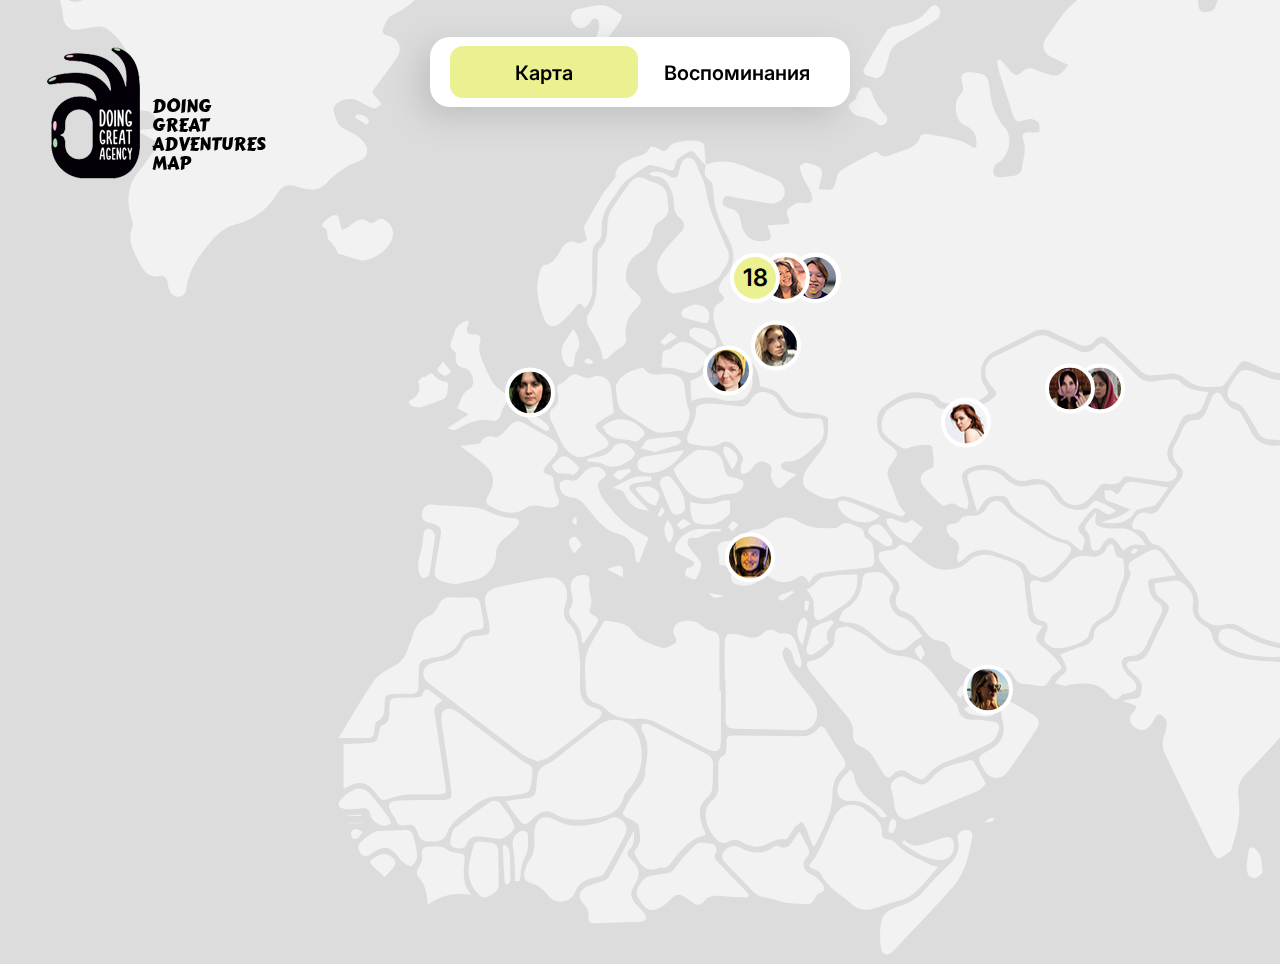
==== index.html @ adc87645 "new audios" ====
<!DOCTYPE html>
<html lang="en">
<head>
    <meta charset="UTF-8">
    <meta http-equiv="X-UA-Compatible" content="IE=edge">
    <meta name="viewport" content="width=device-width, initial-scale=1.0">
    <title>DGA Adventure Map</title>
    <link rel="preconnect" href="https://fonts.gstatic.com">
  <link href="https://fonts.googleapis.com/css2?family=Kiwi+Maru:wght@300;500&display=swap" rel="stylesheet">
  <link href='https://fonts.googleapis.com/css?family=Inter' rel='stylesheet'>
  <link href='https://fonts.googleapis.com/css?family=Carter One' rel='stylesheet'>
    <link rel="stylesheet" href="css/styles.css">
    <link rel="stylesheet" href="css/lightbox.min.css">
</head>
<body id="body">

  <!-- <div class="white-bg"></div> -->

  <!-- logo old -->
      <!-- <div class="logo">
        <svg width="93" height="132" viewBox="0 0 93 132" fill="none" xmlns="http://www.w3.org/2000/svg" xmlns:xlink="http://www.w3.org/1999/xlink">
        <rect width="93" height="132" fill="url(#pattern0)"/>
        <defs>
        <pattern id="pattern0" patternContentUnits="objectBoundingBox" width="1" height="1">
        <use xlink:href="#image0_3535_144" transform="scale(0.0107527 0.00757576)"/>
        </pattern>
        <image id="image0_3535_144" width="93" height="132" xlink:href="[data-uri]"/>
        </defs>
        </svg>
        </div> -->

<!-- logo adv -->

<div class="logo">
	<img src="/img/logo-dga.png" alt=""> <p>Doing Great
		Adventures
		map</p>
		
</div>

<!-- main -->

<div class="main">
	<!-- map -->
<div class="svg-div"> 
	<?xml version="1.0" encoding="utf-8"?>
	<!-- Generator: Adobe Illustrator 25.2.3, SVG Export Plug-In . SVG Version: 6.00 Build 0)  -->
	<svg version="1.1" id="Слой_1" xmlns="http://www.w3.org/2000/svg" xmlns:xlink="http://www.w3.org/1999/xlink" x="0px" y="0px"
		 viewBox="0 0 1920 1080" style="enable-background:new 0 0 1920 1080;" xml:space="preserve">
	<style type="text/css">
		.st0{fill:#F2F2F2;}
		.st1{fill:#DA49E2;}
		.st2{fill:#2EFF98;}
	</style>
	<g id="map">
		<g id="sFFT8b.tif">
			<path class="st0" d="M705.7,284.8c15.6-6,30.1-3.2,44.6,3.9c8,3.9,16.8,6.4,24.9,10.2c9.6,4.6,12.7,14.3,6.4,20.6
				c-2.9,2.7-6.8,4-10.6,3.9c-12.1-1.4-24.1-3.9-36.1-5.8c-4.1-0.7-9.7-3.8-11.8,1.8c-2.6,6.8,4,8.2,8.4,9.4c8.1,2.4,8.6,9,9.8,15.3
				c2.1,11.5,9.8,17.8,21.1,17.2c8.7-0.5,10.2-3.3,6.5-11.8c-0.5-1.1-0.8-2.2-1.6-4.2l21.5-1.2c2.3-5.7-5.4-10.2,0-15.5
				c4-3.9,7.6-6.7,13.8-5.7c9.3,1.5,11.6-1.9,8.1-10.9c-1.5-3.4-3.2-6.7-5.2-9.8c-1.1-1.7-2-3.6-2.8-5.4c-1.1-3.6-3.9-9.1-2.4-10.9
				c4.4-5.4,10.4-1.9,15.8-0.2c5.4,1.7,6.8,5.7,5.7,10.6c-0.9,4.2-2.2,8.4-3.3,12.7c15.1,1.7,15.3,1.4,18.1-11.1
				c0.8-3.4,3-6.4,5.8-8.3c9.3-5.8,19.1-10.9,28.8-16.1c2-1.1,5.8-2,6.6-1.1c5.8,7.1,11.8,3,17.7,0.8c9.6-3.7,21-4.6,25-17.2
				c0.5-1.4,5.9-2.3,8.7-1.7c15,3.2,31,3.6,44.2,13.4c0.5,0.4,1.5-0.2,2.8-0.3c0.9-9.9-0.7-17.8-11.8-22.2
				c-8.9-3.6-11.7-22.6-4.9-29.6c3.5-3.6,4.6-6.3,2.9-11.6c-3-9.5,0.5-12.5,10.7-11.5c12.5,1.2,15.2,3.2,16.4,15.2
				c1.5,14.9,5.1,28.4,15.5,40.1c8,9.1,4.3,27-5.7,34.4c-1.7,1.2-4,2.1-4.8,3.7c-1.2,2.4-1.6,5.2-1.1,7.8c1.1,2,3.2,3.3,5.5,3.6
				c6.1-0.3,12.2-1.1,18.1-2.4c2.2-0.8,3.9-2.7,4.6-4.9c0.8-9.6,5.4-18.8,1.9-28.8c-2.7-7.7,0-9.8,8.5-8.7c2.6,0.1,5.1-0.2,7.6-0.6
				c-0.3-3.1,0.4-7-1.2-9.3c-2-2.3-5-3.6-8.1-3.6c-4.6,0-10.9,3.8-13.4,1.9c-3.6-2.7-4.8-9-6.5-14c-3.9-11.6-7.7-23.2-11.2-35
				c-0.9-3.7-1.7-7.4-2.2-11.2l3-1.5c3.3,3.7,6.8,7.4,9.9,11.3c3.6,4.6,7.4,6.7,12,1.6c4.2-4.6,9-4.7,14.3-2.2c3,1.3,6.1,2.4,9.2,3.3
				c12.1,4.2,13.7,3.6,22.9-8.3c-5.3-2.4-10.4-4.7-15.5-7.1c-8.9-4.1-12.3-11.6-6.6-19.7c9.5-13.7,18-28,31.6-38.6
				c21.1-16.5,43.7-31.1,67.5-43.4c5.2-2.7,11.2-4.6,6.4-13.6c-1.5-2.7,3.7-9.8,7-14c0.6-0.8,7.7,1.6,9.8,4.2c6.6,8,14,8.7,22.8,4.6
				c3-1.4,6.5-1.7,9.3-3.2c11.4-6.1,22.2-2.3,33,1.4c2.2,0.8,4.1,2.4,5.2,4.6c3.6,8,0,21.6-6.9,27.7c-9.5,8.4-19,16.7-28.7,25
				c-3.6,3.1-6.1,6.5-4.9,11.6c0.8,3.6,1.4,7.7,6.3,7.6c4.4-0.2,8.9,0.2,10.9-5.7c5.2-16.2,16.4-25.3,33.5-27.6
				c10.1-1.1,20.2-2.9,30.1-5.2c6.8-1.7,11.5-0.8,16.5,4.2c6.5,6.3,15.6,6,20.9-1c2-2.6,1.5-7.5,1.1-11.3c-1.1-9.8-0.8-10.7,9.3-10.5
				c10.5,0.2,20.9,1.2,32.9,2c-2,4.9-3,7.9-4.2,10.7c-4.3,9.6-4.4,10,5.5,12.1c10.4,2.1,20.9,3.6,31.3,5.7c6.5,1.3,8.7-1.5,7.4-7.2
				c-1.7-6.7,0.8-8.5,7.1-9c11.8-1.1,23.5-2.7,35.2-4.5c8.2-1.1,11.1-7.9,6.7-15c-5.5-8.7-2.9-16.5,7.1-18.8
				c13.4-3.4,27.1-6,40.8-7.7c8.3-0.8,17,1.3,25.3,2.8c10.4,1.9,20.8,4.3,31,7.1c5.8,1.6,10.6,0.9,14-4.1
				c11.3-17,28.4-10.4,43.6-10.3c2.4,0,5.5,5.2,7.4,8.6c5.4,9.1,5.2,9.3,15.3,5.5c10.7-4,21.5-7.9,31.9-12.7c7.7-3.6,14.5-4.1,22.1,0
				c3.9,1.8,8,3.3,12.3,4.6c4.7-14.7,4.7-14.7-10.3-25.3c4.2-2.4,7.6-5.4,11.4-6.1c18.4-3.6,36.8-6.8,55.4-9.5
				c4.9-0.3,9.7,0.5,14.3,2.3c9.8,3,19.4,6.5,29,9.8c13.8,4.7,28.8,7.4,37.1,23.9c2.5-3.3,4.8-6.7,6.8-10.2c2.6-5.4,6.1-7.4,11.8-4.9
				c1.5,0.6,3.1,0.9,4.6,1.5c6,2.4,11.9,5.1,17.8,7.6c-2.8,5.2-5.2,10.6-8.5,15.5c-2.7,3-2.4,7.4,0.5,10.1l0,0l0,0
				c0.2,0.2,0.5,0.4,0.8,0.6c1.2,1.1,2.3,2.3,3.4,3.5c2.7,3,6,5.4,4,10.5c-2.3,6-7.1,4.6-11.3,4.6c-13.4,0-25.8-4.2-37.6-9.8
				c-3.4-1.6-6-5.3-8.7-8.2c-2.2-2.3-3.9-6-7.8-3.1c-3.2,2.4-6.8,4.9-4.9,10c1.1,3.5,2.6,6.8,4.2,10.2c3.2,5.7,2.9,10.2-1.7,15.5
				c-6,6.9-5.7,7.4,1.4,13.4c8.3,7,15.9,15.3,27.7,17.2c2.7,1,4.9,3.3,5.7,6.1c1,4.6-2.9,4.6-6.4,4.9c-8.7,0.5-16.5,5.8-20.3,13.7
				c-4.6,8.1-8.8,16.5-12.5,25c-2.9,8.6-5.2,17.2-7.1,26c-5.2-0.3-10.4-0.2-15.6,0.2c-2.7,0.6-4.9,2.4-6.1,4.9
				c-1.4,8.4-7.7,9.6-14.1,11.3c-14,3.7-14,3.8-12.8,18.4c0.4,4.5,1.4,8.9,1.7,13.4c0.5,7.1,0.7,11.8,10,15c7.1,2.4,11.4,13,16.8,20
				c0.4,1.1,0.2,2.5-0.7,3.4c-7.1,6.9-2.7,13.4,0.5,20c2.2,4.6,3.9,8.6-0.8,13.3c-2.4,3.1-3.8,7-3.9,11c-0.9,12.3-1,24.5-1.7,36.8
				c-0.6,2.7-1.5,5.2-2.9,7.5c-2.3-1.4-5.3-2.1-6.7-4.1c-13.8-19.7-27.4-39.7-41-59.5c-0.8-0.9-1.4-2-1.6-3.3
				c0.6-15-3.9-30.1,1.6-44.8c5.2-13.7,10.8-27.3,16.5-40.8c3.4-7.4,4.7-15.7,3.6-23.8c-0.6-6.1-0.6-12.2,0-18.3
				c0.2-3.4,3.4-7.1-2.4-8.8c-6.4-1.9-13.1,0-14.4,4.9c-0.8,3.3-1.3,7.7,0.3,10.4c4.6,8,1.6,14-3.1,20.2c-4.9,6.5-11.6,5.7-15-1.9
				c-1.5-3.3-1.8-7.2-3.6-10.3c-0.7-1.3-4.9-2.3-5.5-1.6c-4.6,4.9-10.1,9.8-12.7,15.8c-3.7,8.5-5.2,18-7.9,27
				c-1.6,5.4-0.4,8.6,5.3,9.9c2.4,0.5,5.5,0.9,6.7,2.4c0.8,2.1,0.8,4.5,0,6.7c-8.6,0.7-11.8,8.1-17.3,12.7c-1.9,1.2-3.9,2.1-6,2.8
				c-0.5-1.8-1.7-3.9-1.1-5.5c1.8-5.6-1.4-6.8-5.6-6.5c-5.5,0.5-12.3,0.2-16.4,3.1c-13.1,9.1-27.9,13.2-42.9,17.5
				c-7.7,2.2-11.7,5.6-12.3,14.1c-0.8,11.8-3.2,23.4-4.9,35.1c-1.4,11.3-4.8,22.3-9.8,32.6c-3.9,7.6-3.3,8.1,4.7,11.5
				c4.2,1.7,8.3,3.3,12.5,4.9c4.2,1.6,6.7,2.9,9.8-2.7c3.6-6.5,8-5.7,13.7-0.2c18.4,17.9,27.9,41,37,64.1c0.9,3.1,1.3,6.4,1.1,9.6
				c0,9.4-0.5,18.8-0.2,28.2c0.7,20.3-7.8,38.2-14.2,56.6c-2.6,7.5-9.5,8.1-15.3,6.2c-5.8-1.9-9.8-1.1-13.1,3l-8.4-20.1
				c-2.7-6.5-1.1-10.9,5.9-12.6c5.2-1.2,6.8-3.9,6.6-8.5c-0.5-13.9-1.1-27.7-1.9-41.6c-0.2-3.6-2.1-5.7-5.5-3.6
				c-4.1,2.4-9.5,4.9-11.2,8.9c-3.4,8-9.6,8.4-14.9,5.5c-17.2-9.8-37-16-49.1-33.3c-2.4-3.3-6-5.9-7.7-9.4
				c-9.9-19.7-27.5-19-45.4-17.3c-12.1,1.1-16.6,9.3-11.5,20.4c3.6,7.9,6.8,15.5,4.6,24.5c-2,8.4-4.2,11.5-12.8,11.4
				c-8.1-0.2-16.3-1-24.4-2.3c-6.1-1.3-12.4,0.8-16.5,5.5c-5,5.6-9.4,12.6-19,11.3c-7.1-1-13.6-1.3-20.7-4.7
				c-6.5-3.2-16.4,0.2-24.7,0.9c-1.9,0.2-3.5,2.1-5.4,2.7c-6.8,2.3-11.7,0.8-15.3-5.7c-7.6-13.4-22.1-12.1-33.8-16.4
				c-4,4.3-7.7,9-11,14c-0.8,1.3,2.4,5.1,4,7.6c1,1.2,2.1,2.3,3.4,3.2c-5.8,11.3-13.9,12.6-24.8,8.5c-5.7-2.2-11.2-4.9-16.9-7.2
				c-9.4-3.9-9.5-3.9-16,4.7c-3.2,4.2-6.1,8.7-9.4,12.8c-1.7,2.2-3.9,5.4-6.1,5.5c-11.8,0.7-24.2,1.9-33.7-6.6
				c-6.1-5.5-11.8-7.7-19.8-5.8c-4.2,1.1-9,0.6-13.4,1.1c-5.3,0.6-10.6-1.4-14.3-5.4c-9.9-9.8-20.3-19-30.1-28.8
				c-4.9-4.9-9.5-6.8-14.3-0.8c-5.8,7.5-12.1,6.3-19.4,2.6c-7.3-3.7-15.1-6.3-22.1-10.2c-6.7-4.2-15.1-4.2-21.8,0
				c-12.9,7-26.4,13-39.5,19.7c-10.5,5.2-14.7,22.3-8.4,32.3c6.1,9.4,5.8,9-3.6,15c-11.9,7.6-24.3,4.9-36.8,2.8
				c-1.6-0.3-3-1.1-3.9-2.4c-4-6.8-10.9-5.8-17.2-7.2c-16.5-3.4-28.3,5.7-39.8,14.7c-8.1,6.5-6.9,26.3,1.1,32.9c1.3,1.1,2.7,2,3.9,3
				c11.9,9,11.9,9,3.5,21c-5.9,8.4-3.9,10.7,0.5,21.3c3.9,9.6,5.6,19.9,14,27c-1.1,1.3-2.3,3.6-3.2,3.6c-2.8-0.5-5.5-1.3-8.1-2.4
				c-14.5-5.5-29-11.1-43.6-16.2c-3.6-1.3-8.6-2.4-11.6-0.9c-11.6,5.7-20.8-1.1-29.7-5.8c-8.2-4.3-8.1-14.7-1.7-23.4
				s13.7-16.1,17.9-25.3c3.2-6.8,2.3-15.7,2.4-23.8c0-1.3-4.2-3.3-6.6-3.7c-6.4-1.3-12.9-2-19.4-2.3c-6.1,0.2-11.9-3-15.2-8.2
				c-10-14.2-10.2-14-26.9-18.2c0.2-17.5-11.6-32.9-28.6-37.2c-6.5-1.6-8.8-4.1-11-10.5c-2.8-8-7.5-15-6.8-24.2
				c0.4-4.9,1-8.7,5.8-11.1c4-2,7.1-4.7,2.1-9.1c-3.8-3.4-3-7.2-0.7-11.1c0.7-1.4,1.6-2.9,2.6-4.2c13.7-13.9,12.3-28.5,3-44.2
				c-4-7.1-7.3-14.6-9.6-22.5c-1.9-6.5-3-13.3-3.3-20c-0.4-4.9,0.2-9.3-4.9-12.7s-4-9.2-2.8-14.4L705.7,284.8z"/>
			<path class="st0" d="M1571.9,713.7c9.8,1.3,11.5,7.4,11.2,15.1c-1.1,19.9-4.7,38.7-18.4,54.3c-2,2-3.8,4.2-5.5,6.6
				c-8.4,13.2-21.6,22.6-36.8,26.2c-6.8,1.4-12.8,5.6-16.6,11.5c-2.4,4-5.8,4.4-8.3-0.5c-3.3-6.8-8.7-7-14.4-4.4
				c-5.3,2.4-9,1.4-12.8-3c-5.8-6.6-10.8-14.4-21.8-13.4c-11.4,1.3-22.1,6.3-30.4,14.3c-8,7.1-15.4,5.9-18.2-4.3
				c-1.1-4.3-4.3-7.9-8.5-9.5c-10.8-5.2-12.7-10.6-8.6-21.5c1.5-4,4.4-9.3,3-12.4c-2.9-6.5-7.9-12.3-12.5-17.8
				c-3-3.6-7.2-6.1-10.5-9.5c-4.1-4.8-11.2-5.8-16.5-2.4c-4.7,2.5-9.2,5.4-13.4,8.6c-26,19.4-52.7,15-79.8,2.7
				c-3.3-1.7-6.5-3.5-9.5-5.6c-6-3.9-12-6.3-19.7-3.9c-6.5,2-12.7,0-18.4-3.9c-4.9-3.3-7.9-7.1-7.1-13.1c1.5-11.1-3.1-19.7-10.2-27.6
				c-6.7-7.7-12.7-16-18.9-24.1c-4-5.2-7.8-10.3-15-11.8c-2.6-0.9-4.7-2.9-5.9-5.3c-2.4-4.9-4.9-9-11.5-9.4c-5.2-0.3-5.6-4.5-3.7-8.1
				c2.9-5.5,6.1-10.9,14.2-8.2c5.4,1.8,9.3-0.8,12.3-5.4c6.5-9.4,13.1-18.7,20.1-27.8c3.9-5.1,4.3-9.7-0.4-13.9
				c-8.7-7.7-8.3-15.9-2.6-24.9c1.7-2.8,3-5.8,4.2-8.9c2.9-7.1,6-13.2,15.7-12.3c2.4,0.3,6.5-3.1,8-5.8c3-5.3,4.6-11.4,7.1-16.8
				c3-6.2,7.5-6.8,10.5-0.9c3.4,6.8,7.4,11.5,15.2,14c3.7,1.2,5.7,7.6,8.4,11.7c1.2,1.6,2.3,3.4,3.1,5.2c5.5,14.3,16,19.7,30.9,17.8
				c3.3-0.2,6.5-0.1,9.8,0.2c5.8-0.3,11.2,3.3,13.1,8.9c4.8,11,23.3,17.2,34.2,12.3c3-1.4,5.9-2.8,8.7-4.5c4.1-3,9.8-2.7,13.6,0.8
				c11.8,10.1,24.8,5.5,37.1,2.3c8.6-2.7,16.8-6.3,24.7-10.7c3.9-2.1,7.4-5,10.1-8.5c7-8.6,13.4-17.5,20.1-26.3
				c3.7-4.9,7.2-9.4,13.7-11.5c3.4-1.1,5.8-6.1,7.9-9.8c3.1-5.7,4.9-11.7,13.3-12.3c5.4-0.5,5.9-7.7,0.8-11
				c-6.8-4.3-13.7-9.3-22.6-4.2c-3.9,2.2-8.7,4.3-10.9-2.4s0.4-14,5.8-16c5.4-2,12.5-2,13.7-8.7c1.3-8.3,1.7-16.8,1.1-25.1
				c-0.2-3.8-3.2-7.4-4.6-11.3c-2.3-6.5,0-10.6,6.8-11.2c8.6-0.5,17.2-0.5,25.7,0.2c2.4,0.5,4.5,1.8,6.1,3.6c2,2,3.9,4.2,5.5,6.5
				c14.6,22.5,36.1,36.1,59.5,47.3c3.6,1.7,7.5,2.8,11.5,3.4c6.2,1,11.2-0.5,13.1-7.7c0.6-2.2,3.5-3.7,5.3-5.6
				c1.3,2.3,2.3,4.8,2.9,7.4c0.5,7.4,0.2,14.7,0.5,22.1c0.2,6.1,0.2,11.6-8,12.4c-2,0.9-3.6,2.8-3.9,5.1c0.4,5.5,1.2,11.1,2.4,16.5
				c0.4,1.9,2,3.6,2.7,5.5c2.4,7.7-4.6,11.5-7.4,17.2c-2.7,5.6-1.1,12.6-10.9,14c-8.8,1.2-14.7,9.6-15.9,18.1
				c-1.4,10.2-9.8,13.3-15.3,19.4c-0.5,0.5-4.9-1.1-5.3-2.3c-0.5-3.6-0.8-7.3-0.6-10.9c-0.5-7.5-6.4-11.1-12.3-6.8
				c-11,7.7-16.2,19.4-18.4,32c-1.1,6.6,13.5,19,20.4,17.9c2.5-0.9,4.6-2.7,6-4.9c4.2-6,12-8.5,19-6.1c4.1,1.6,4.6,4.5,1.6,7.5
				c-1.7,1.7-4.2,2.6-6.1,4.1c-12.8,10.8-13.4,24.9-1.7,36.8c5.5,5.5,11,11,16.4,16.5C1579.2,695.2,1579.7,699.2,1571.9,713.7z"/>
			<path class="st0" d="M372,109.2c4.3-4.7,8.9-9.2,13.8-13.2c4.2-3,9-5,14-6c7.2-1.4,14.6-2.1,21.9-2.2c3.9-0.4,8,0.4,11.5,2
				c6.8,4,7.1,8.3,1,13.3c-13.7,11.4-25.4,25.3-42.6,32.4c-3.9,1.6-6,8-8.2,12.5c-2,4.1-0.3,6.5,4.6,7.7c11.4,2.9,15.2,13.2,8.5,22.7
				s-13.7,18.4-20.3,27.6c-5.2,7.2-4.9,7.2,2,13.3c1.4,1.7,2.4,3.5,3.2,5.5c-2.7,1.3-5.8,4.2-7.7,3.6c-5.3-2.1-10.4-4.6-15.3-7.5
				c-7.7-3.9-19-1.5-23.9,5.3c-1,1.2-1.4,2.8-1.1,4.4c2.8,7.8,3.7,16.6,14,19.8c5.7,2.2,10.8,5.6,15,10c7.4,7.1,6.1,17.4-3.3,20.7
				c-12.6,4.8-23.8,12.4-32.9,22.5c-8.3,8.5-19.7,6.4-28.8,3.2c-9.8-3.4-15.3-1.1-20.1,6.8c-9.3,15.6-24.5,26.7-42.1,31
				c-10.6,2.9-18.2,9.6-25.3,18.1c-11.2,13.4-20.7,27-23.4,44.8c-0.7,4.2-1.6,9-7.9,9.2c-6.3,0.2-8.5-4-10-8.9
				c-0.8-2.7-0.6-5.8-1.8-8.3c-0.8-1.7-3.6-4-4.9-3.7c-15.6,3.9-20.2-8.7-25-18c-4.6-9-9.3-19-4.5-30.4c1.4-3.4-0.8-8.7-2-12.9
				c-3.9-15-2.4-28.8,7.2-41.4c7.4-9.6,14.5-19.7,22.1-29.7c-7.4-4.1-13.7-7.7-20-11.2l0.9-2.4c1.8-0.2,3.7-0.5,5.6-0.6
				c4.5-0.3,9.5,0.3,9.8-6.4c0.5-5.5-3.2-10.7-8.7-11.8c-4.6-0.8-9.3-1.1-13.9-1.1c0.2-2.1,0.8-4.2,1.7-6.2
				c7.6-10.7,4.9-20.9,0.6-32.2c-5.1-14.1-11.4-26.8-22.2-37.4c-5.8-5.7-11.2-9-19.4-7c-3.9,0.9-8,1-12,2
				c-11.7,2.9-19.2-3.1-19.1-15.2c-0.3-2.7-0.9-5.3-1.7-7.9c-0.6-2.4-1.1-4.9-1.6-7.4c2.6,0.3,5.7-0.2,7.7,1c8.3,5.1,15,0.7,21.6-3.2
				c1.7-1,3.6-4.5,3.1-5.6c-1.3-2.3-3.5-3.9-6.1-4.6c-3.3-0.2-6.5,0.2-9.6,1.3c-6.8,1.7-11.2-1.9-14.2-7c-1.1-2.8-0.8-5.9,0.6-8.5
				c0.7-1.3,5.3-2,6.9-1.1c9.1,5.8,17.5,0.8,25.9-1.1c5.2-1.1,4.4-6.1,4.4-10.2c0-9.8,4.9-14.5,14.7-13.7c3.3,0.2,6.5,1.1,9.6,1.4
				c3.9,0.4,7.2-0.2,8.2-5.1c1.8-9,9.8-11.1,16.8-11.5c8.1-0.2,16.3,0.8,24.2,2.9c2.4,0.5,5.2,3.9,6.4,6.7c3,7.2,7.8,9.5,15.3,9.3
				c6.8-0.2,10.5-2.8,11.7-9.8c0.2-1.3,4.9-3.3,6.5-2.7c5.8,2.4,12.1,4.9,16.6,9.1c9.8,9,9.3,9.5,19.8,1.5c2.4-1.9,4.6-4.2,7.9-7.1
				c-4.8-2.2-8.4-3.7-12-5.6c-4.2-2.1-3.6-5.2-0.7-7.8c3.7-3.4,10-1.4,14.4,1.3c6.6,3.6,13.6,6.6,20.8,9c0.9,0.3,3.9-1.8,4-3
				c0.5-8.1,6.5-9.1,12.3-8.8c11.8,0.5,23.5,1.6,35.1,3c6.8,0.8,13.6,3.3,20.4,3.8c10.9,0.8,16.5,7.2,21.3,18.4l-25,0.4
				c-4.1,0-8.2,0.5-12.3,0.2c-10.7-0.9-16.8,4.2-19.9,15.4c6.7,0.4,13.4,0.3,20.1-0.2c6.8-1,12.7-1,17.9,4.4c3.4,3.4,6.5,2.4,8.8-1.5
				c1-1.7,2-4.4,3.5-4.9c3.3-0.7,6.7-0.9,10.1-0.8c0.4,2.6,0.4,5.2,0,7.7c-1.8,5.4-4.3,10.5-6.5,15.7L372,109.2z"/>
			<path class="st0" d="M1208.5,512.1c-2.7,6.6-4.4,12.5-7.6,17.5c-2.2,2.7-5.4,4.2-8.9,4.3c-6.5,0-9.6,2.9-11.8,8.3
				c-2.5,6.5-5.5,12.7-8.8,18.9c-5.5,9.5-6.3,17.7,2.4,26c4.9,4.7,4,9.8-1.4,13.1c-2.4,1.2-5.1,1.7-7.7,1.3c-11.4-1.3-22.6-3-34-4.4
				c-2.4-0.3-6.5-1-7,0c-4.6,9.3-12.3,7-20,6.4c-1.2-0.1-2.9,1.3-3.9,2.4c-3.6,4.2-6.8,8.7-10.5,12.7c-8.9,9.3-21.9,8.9-28.5-2.3
				c-8-13.4-17.2-20.6-33.5-15.9c-7.4,2.1-13.9-0.8-19.7-6.8c-9.5-9.8-26.2-11.2-38.5-5.5c-6.7,3-8.1,7.4-6.3,13.7
				c1.7,6.3,4.2,12.4,5.6,18.7c0.6,2.7-0.8,5.9-1.4,8.9c-2.4-0.9-4.9-1.7-7.4-2.7c-2.4-1.1-4.9-3.4-7.4-3.5c-3.3,0-8.1,3.4-9.6,2.2
				c-7.1-5.8-13.6-12.3-19.3-19.5c-4.9-6.3-3-12,4.2-15.8c3-1.5,6.5-1.7,6.3-6.1c-0.2-5.7-0.7-11.3-1.5-16.9
				c-0.2-1.1-3.3-2.4-5.1-2.4c-3.6,0-7.3,0.4-10.9,1.1c-4.7,0.8-10.4,3.9-13.9,2.3c-6.9-3.5-13.1-8.3-18.2-14
				c-5.2-5.5-1.8-20.5,4.3-25c10.1-7.7,20.8-12.5,34-10.5c5.1,0.8,9.6,1.1,12.6,5.9c1.1,1.7,2.7,3,4.6,3.7c19.7,4,38.1,2.3,54.3-10.9
				c3-2.4,2.7-4.7,0.6-7.4c-2-2.7-3.7-4.4-5.4-6.7c-7.1-9.3-4.6-21.3,5.7-26.6c12.7-6.5,25.7-12.5,38.4-19.1c5.5-3,12.1-3,17.5,0.2
				c8.8,4.3,18,7.7,26.6,12.3c6.8,3.6,11.8,2.9,17.5-2.3c7-6.4,7.4-6,14.7,1.1c9.1,8.7,18.4,17.4,27.2,26.5c4.4,5,11.1,7.3,17.6,5.9
				c5.2-1,10.5-1.6,15.8-1.9c3.1,0,7.4,0,9.1,2C1187.1,509.4,1197,510.9,1208.5,512.1z"/>
			<path class="st0" d="M1123.4,821.1c2.2-0.8,4.4-1.4,6.7-1.9c4.2-0.7,9.5,0.6,10.9-5.5c1.4-6.1,1.7-11.4-3.3-15.9
				c-3.1-2.7-6.1-5.5-8.8-8.5c-3.7-4.2-2.4-8.5,3.1-8.1c11.6,0.8,15.6-6.3,19.4-15c4.1-9.3,8.8-18.4,13.3-27.5
				c5.9-12.3,6.7-11.7-3.7-20.2c-5.8-4.9-5.7-5.1-6.4-15.3c7.2-0.9,14.3-2.1,21.6-2.7c5.6-0.5,15.1,9,16.5,15.9
				c0.5,2,0.5,4.1,0.3,6.1c-1.7,11.5,2.8,19.3,13.3,24.5c3.3,1.7,5.8,6.8,6.5,10.6c1.3,6.8,5.4,9.8,11,13.3
				c18.5,11.2,39.2,9,59.4,11.7c8.7,1.1,6.5-6.1,7.4-9.6c7,1.9,13.2,3.9,19.7,5.2c3.1,0.6,7.4,0.8,9.5-0.9c2-1.7,1.5-5.7,2.2-8.7
				c1.1-5.7,26.3-23.4,31.9-21.8c3,1,5.4,3.3,6.5,6.1c0.8,4.4,1.2,11.8-1.1,13.3c-12,7.4-11,18.9-12.3,30.2c-0.8,8-1.2,16.4-7.5,22.1
				l-12.7-11.2c0.9-1.7,1.7-3.5,2.4-5.3c1.8-5.5-0.3-8.6-6.1-9.2c-6.8-0.8-13.7-1.1-19-6.8c-2-2.2-7.7-4.6-8.8-3.6
				c-3.9,3.3-7.4,8-4.3,13.9c2.2,4.4,4.7,8.7,6.5,13.2c1.5,4.2,2.6,8.5,3.2,12.8c0.3,1.8-0.2,5.2-1.3,5.6
				c-8.7,3.6-9.3,11.2-11.1,18.8c-0.8,3.3-4,6-6.5,8.7c-11.6,12.7-22.8,25.7-35.1,37.6c-6.8,6.1-9.8,15.4-8.1,24.4
				c2.3,16.6-0.8,32.4-6.1,48c-0.6,2-0.7,4.6-2,5.7c-3.4,3.3-7.4,5.8-11.8,7.5c-1.3,0.4-5.1-4.3-6.6-7.4
				c-15.6-31.9-30.9-63.7-46.4-95.8c-3.6-6.5-4-14.3-1.1-21.2c1.6-3.7,2.4-7.8,2-11.9c-0.5-3.1-2.4-5.8-5.2-7.4
				c-4.2-1.8-6,2.2-7.8,5.5c-5.8,10.4-13.1,12.3-20.3,5.7c-4.1-3.7-4.6-8.5-1.3-12.3c6.5-7.5,6.2-8.3-3.8-10.8
				C1126.2,822.7,1124.7,822,1123.4,821.1z"/>
			<path class="st0" d="M1481.6,498.4c-3.2,3.4-7.1,6.5-9.3,10.2c-4.2,7.2-6.5,15.3-16.2,18.2c-3.9,1.1-6.4,7.1-9.4,10.9
				c-2.7,3-5.2,6.4-7.4,9.8c-9.7,17.7-25.8,26.5-43.9,32.6c-12,4-23.9,6.1-34.8-2.9c-6.4-5.4-12-2.8-17.8,0.8
				c-6.8,4.1-13.4,6.8-21.9,3.5c-6.8-2.7-12.7-4.7-14.7-12.7c-1.4-5.5-5.6-7.4-11.2-7.5c-8.1-0.3-16.2-1.7-24.4-1.9
				c-5.8,0.2-11.2-3.2-13.4-8.6c-3.2-6.1-7-12-10.5-17.9c-3-4.9-5.8-9.1-12.3-10.9c-7.1-2-8.8-9.1-4.9-15.6
				c12.1-19.7,12.3-19.7,33.9-10.7c16.8,7,21.6,5.8,34.1-7.4c4-4.2,4.6-7.4-0.5-10.8c-5-3.4-5.7-7.7-1.1-11.9c1.4-1.4,3.3-2,5.2-1.9
				c9,3.3,19.2,3.8,25.2,13.2c6.8,10.5,15,12.3,25.8,6.1c8.5-4.9,15.9-5.8,24.5,0.4c9.3,6.7,30.4,3.9,38-5.2c7-8.3,15-10.4,25-8.7
				c5.1,0.9,8.3,3.2,7.9,8.9c-0.2,2.4,0,4.9,0,7.4c0.2,10.9,5.2,14.7,15.6,10.8C1469.9,494.4,1476.1,492.2,1481.6,498.4z"/>
			<path class="st0" d="M538.1,881.4c-5.5-2.3-11.2-3.6-15.6-6.8c-30.7-23.1-61.1-46.4-91.6-69.8c-2-1.4-3.9-3-5.4-4.9
				c-4.6-6.7-1.4-14.4,6.5-16.8c2.3-0.8,4.7-1.4,7.1-1.9c10.9-1.1,19.2-6.1,23.7-16.5c3-7,8.4-8.7,15.7-9
				c11.8-0.4,12.5-1.7,10.3-13.4c-0.9-4.9-2-9.6-2.9-14.3c-2.4-13.1,0.2-17.8,13.6-21.2c11.1-2.7,22.4-4.6,33.5-6.8
				c3.6-0.7,7.2-1.4,10.9-2c18.7-3.4,26.7,9.8,21.6,25.7c-2.4,7.4-2.4,14.2,2.7,19.1c10.5,9.6,9.8,22.5,11.4,34.5
				c1.2,9.3,0.2,18.7,0.3,28.2c0.2,10.9,2.7,19.7,15.6,22.7c7.9,1.8,8.3,6.4,1.6,11.7c-15.3,12.3-30.7,24.3-46.4,36.1
				C547.4,878.5,542.8,879.5,538.1,881.4z"/>
			<path class="st0" d="M847.5,746.5c6.1,2.6,12.1,5.5,17.8,8.8c5.1,3.5,9.8,7.4,14.2,11.6c6.5,6,13.7,8.4,22.8,9.4
				c11.3,1.1,21.8,6.7,29.1,15.5c8.2,10.2,16.1,20.5,24.1,30.7c1.2,1.1,2,2.6,2.4,4.2c1.2,12.1,9.3,13.4,19.2,13.1
				c4.9-0.2,9.8,1.4,14.6,1.7c7.1,0.3,8.6,4.7,6.7,9.8c-1.5,4.2-4.2,9.5-7.8,11.4c-11.5,6.1-23.3,11.5-35.5,15.9
				c-9.8,3.4-18.8,7-26.1,14.8c-7.3,7.8-7.4,7.1-16.6,2c-1.1-0.5-2.1-1.1-3.2-1.8c-5.6-4-10.9-5.1-16.2,0.8
				c-4.3,4.9-7.4,3.1-10.2-1.9c-2.4-4.3-5.2-8.3-7.6-12.5c-2.8-5.9-7.7-10.6-13.7-13.3c-5.8-1.8-9.3-7.5-8.4-13.4
				c0.7-7.6-2.9-13.2-7.5-18.7c-10.9-12.7-21.4-25.7-32-38.6c-1.9-2.1-3.7-4.4-5.2-6.8c-2.4-4.3-2.4-8.1,3.7-8.7
				c8.7-0.8,13.4-7.4,19-12.4c2-2,3.2-4.6,3.4-7.4C835.2,748.3,835.3,748,847.5,746.5z"/>
			<path class="st0" d="M1042.9,745.8c-9.3,13.6-9.2,13.5,2.2,23c4.1,3.3,7.9,7,11.4,11c6.5,7.9,6.3,8-2,14.3c-1.4,0.8-2.5,2-3.4,3.3
				c-5.7,9.6-5.7,9.6-16.2,7.8c-3.3-0.5-6.5-0.9-9.8-1.1c-4.6,0.1-8.7-2.4-10.9-6.4c-4.9-8.3-8.2-9.6-15.5-4.9
				c-9,5.8-16.8,4.5-25-0.8c-4.9-3-9.8-5.8-14.7-8.7c-4.5-2.4-8-5.2-8.3-11c-0.5-7.2-5.9-11.1-12.3-11.8c-6.4-0.8-10-4.6-13.5-9.3
				c-5.9-8-10.6-16.8-21.9-20c-7.4-2-9.1-10.9-5.2-17.9c2.8-4.2,2.1-9.9-1.6-13.3c-5.2-5.8-10.5-11.4-15.2-17.6
				c-1.7-2.3-3.1-6.5-2-8.7c1.1-2.1,5.2-2.4,8.2-3.2c3-0.7,7.1-0.4,8.9-2.3c5.1-5.3,8.2-3.9,12.9,0.7c6.6,6.1,13.7,11.5,21.2,16.5
				c10.5,7.1,29.4,5.2,38.2-3.8c6.5-6.6,14.2-7.4,22.5-6.4c1.2,0.2,2.4,0.6,3.5,1.1c28.8,9.1,28.8,9.1,31.5,39.9
				c0.8,4,1.4,8,1.7,12.1C1027.5,738.4,1030.5,745.2,1042.9,745.8z"/>
			<path class="st0" d="M721,810.9c0,15.9-0.2,31.9,0,47.7c0.2,12.7-3.6,15.5-15.3,9.6c-16.5-8.1-32.6-16.8-48.9-25.2
				c-6.2-3.5-13.4-4.9-20.5-4.3c-10.6,0.8-22.8-0.8-31.3-10.4c-2.2-2.3-4.9-4-8-4.9c-6.7-1.4-11.4-7.4-11.1-14.3
				c-0.2-11.4-2.3-23.4,0.6-34.1c3.2-11.7,11.2-22.1,17.2-32.9c0.7-1,1.8-1.6,3-1.6c9,2.3,19.7,1.7,25.3,10.1
				c7.1,10.4,18.6,12.9,28.9,17c3.5,1.4,9.6-1.4,13.4-3.9c4.6-3.1,0.4-7-0.8-10.6c-0.6-2.9,0.1-5.8,1.9-8.2
				c5.2-5.4,18.8-5.2,24.9-0.5c3.4,2.6,7.1,5.8,11.2,6.5c6.4,1.1,8,4.1,8,9.8c-0.2,16.7,0,33.5,0,50.2L721,810.9z"/>
			<path class="st0" d="M812.4,965.6c-2-5.5-3.7-11.2-5.9-16.6c-1.3-2.6-2.8-5-4.6-7.4c-2.5,1.7-4.8,3.5-7,5.5
				c-2.4,2.7-4,6.1-6.1,9.1c-0.9,1.3-2.4,3.6-3.3,3.3c-12.3-3-21.1,10.4-33.3,6.4c-2.7-0.8-6-0.8-8-2.3c-5.4-4.3-10.3-5.3-16.6-1.7
				c-5.3,3-9.8-0.8-12.8-4.4c-6.6-8.1-10.7-17.5-8.4-28.3c1-3.4,3-6.5,5.8-8.7c4.5-3.6,6.8-9.3,6.2-15.1c-0.3-5.2-0.2-10.6,0-15.9
				c0.2-5.3-1.4-11.3,6.1-14.4c1.7-0.8,2-6.5,2-9.8c0-9.8-0.3-9.9,9.8-9.8c20.4,0.2,40.8,0.4,61.2,0.8c7.6,0.2,14.6-0.3,19.8-7
				c3.6-4.8,6.5-2.9,9.1,1.6c5.4,9.1,10.9,18.2,16.8,27c3.4,5.1,2.7,9.3-1.4,12.9c-8.3,7.1-9.3,16.3-9.5,26.6
				c-0.4,7.3-2,14.4-4.8,21.1c-3.6,9.3-8.3,18.2-12.7,27.2L812.4,965.6z"/>
			<path class="st0" d="M705.9,955c-16.8,3.2-25.3,16.2-34.7,27.5c-2.6,3.1-4.2,5.5-8.3,5.3c-1.2-0.3-2.4-0.3-3.6,0
				c-11.7,4.9-17.7-1.1-22.8-10.6c-1.7-3.2-3.4-4.9-0.4-8.1c6.3-6.9,3.6-15.4,2.8-23.3c-0.2-1.7-3.1-3.3-4.9-4.5
				c-3.1-1.9-6.5-3.2-9.6-5.2c-1.1-1-1.7-2.5-1.4-3.9c4.2-7.6,8-15.7,13.5-22.3c4.9-5.8,9.3-11.1,8.8-19.2c0.2-2.4,0.5-4.9,1.1-7.2
				c1.4-10.9,2.7-21.8-4-31.9c-1.3-1.9-0.5-5.1-0.7-7.7c2.6,0.2,5.6-0.5,7.7,0.6c19.3,9.8,38.3,19.9,57.5,29.7
				c4.2,2,6.7,6.3,6.1,10.9c-0.2,7.4,0.2,14.7-0.6,22.1c-0.2,3.6-1.8,6.9-4.3,9.5c-10.9,8.6-8.9,19-5.5,29.9
				C703.5,949.2,704.6,951.8,705.9,955z"/>
			<path class="st0" d="M505.9,921.3c6.8-1.4,13.5-2.4,20.3-3c7.5-0.2,9.8-4.2,10.2-10.8c0.2-3.3,0.2-6.5,0.7-9.8
				c0.8-6.2,2.7-10.5,9.8-13.5c8-3.4,14.7-10.2,21.8-15.6c10.3-8,20.5-16.2,30.9-24.1c11.8-9,30.7-4.7,37.3,8.3
				c8.8,18.7,5.7,40.8-8,56.2c-1.9,2.1-4.5,4.2-4.9,6.8c-3.8,18.6-19.7,20.9-33.6,23c-12.1,1.7-25,2.2-36.7-5.5
				c-6.3-4.2-13.9-1.7-19.7,4.3c-8.3,8.7-10.5,8.7-17.6-1.1C513,932.2,510,927.4,505.9,921.3z"/>
			<path class="st0" d="M432,961.2c-7.7,1.6-12.7-1.3-14.6-9.1c-1.4-5.7-4.9-8.3-10.8-7.1c-5.5,1.1-9.6,0.5-11-6
				c-0.3-1.4-1.8-2.7-2.7-4c-6.8-10.1-4.9-14,7.7-14.5c13.1-0.5,26.1-0.2,39.2-0.4c11.8-0.2,12.6-0.8,11.1-12.8
				c-2.4-19.8-5.7-39.5-8.5-59.2c-0.4-2.8-1-5.6-1.1-8.5c-0.4-9.8,4.9-13.2,13.8-9c2.8,1.6,5.5,3.5,8,5.5
				c17.2,13.1,34.4,26.2,51.5,39.2c2.6,2,5.2,3.9,7.9,5.8c3.4,2.4,9.6,4.6,9.8,7.4c0.3,7.3-0.6,14.6-2.7,21.6c-0.5,1.9-5.1,3.5-8,3.9
				c-7.6,1.4-15.3,2.2-23.1,2.3c-9.8-0.3-17.2,3.6-24.4,9.5c-5.3,4.4-11.4,8-16.5,12.7c-4,3.7-8.4,8.1-10.1,13.1
				C444.9,959.8,439.8,962.1,432,961.2z"/>
			<path class="st0" d="M938.4,987c-13.2,13.3-21.1,29.4-40,33.9c-8.3,1.9-16.3,5-24.5,7.5s-15.8,1.7-22.6-4.6
				c-10.3-9.5-23.7-15.9-30.1-29.4c-1.4-2-3.3-3.5-5.5-4.3c-8-3.9-7.9-3.6-2-10.9c2.7-3.6,4.9-7.5,6.7-11.7c4.6-9.9,9-20.1,13.5-30.1
				c5.8-12.9,20.3-16.6,31.6-7.7c8,6.3,18.1,11.8,16.2,25c-0.2,1.3,2.9,4.6,4.4,4.5c7.5-0.3,10.3,4.9,15.2,9.3
				c8,7,18.7,10.9,28.4,15.9C932.4,985.4,935.3,986.4,938.4,987z"/>
			<path class="st0" d="M343.6,908.6v-44.4c6.9-0.3,14.9-0.5,22.8-1.1c10.3-0.6,10.3-0.7,12.7-10.9c0.5-2.3,1-6.1,2.3-6.5
				c9.8-3,7.7-11,8.1-18.1c0.5-8.9,0.9-9.3,10.1-9.8c5.3-0.2,10.6,0,15.9-0.4c2.3-0.2,6.2-0.7,6.6-1.9c3.6-11.7,8.4-3.8,12.7-0.9
				c2.7,1.7,5.1,4,7.7,6.1c-2.9,2.3-6.6,3.9-7.5,6.4c-1.1,3.2-0.2,7.2,0.4,10.9c3.2,22.1,6.6,44.2,9.8,66.4c1.3,9.4,1.1,9.6-8.2,9.8
				c-10.2,0.2-20.4-0.3-30.6,0.5c-6.4,0.5-12.7,2-18.6,4.4c-4.3,1.7-6.8,1.1-9.3-2.4c-1.1-1.7-2.3-3.3-3.6-4.9
				c-7.4-9-14.3-10.9-24.5-6.4C348.8,906.1,347,907.1,343.6,908.6z"/>
			<path class="st0" d="M809.2,703.5c-3.4-7.4-6.2-9.8-12.8-5.2c-7.4,5.5-17.6,5.4-25-0.2c-5.4-3.6-9.8-6-14.5,2.7
				c-3.4,6.5-19.8,6.3-24.5,0.9c-1.1-2-1.6-4.4-1.3-6.8c0.2-5.4-2.3-9-7.4-9.3c-3.9-0.2-5.2-0.9-4.6-4.9c0.2-2.4,0-4.8-0.7-7
				c-2.4-8,0-11.8,8.3-12.8c4-0.5,8.7,0.6,12.1-1c3.9-1.8,6.4-6.8,10.2-8.7c3.9-1.9,9.4-1.7,14-3.2c3-1.4,5.7-3.2,8.1-5.3
				c7.9-6.5,19-6.9,27.5-1.1c10.4,6.8,21.5,6.9,32.9,6.7c2.4,0.2,4.9-0.4,6.9-1.6c4.9-4.7,9.6-4.7,15.3-1.4
				c4.4,2.4,10.9,2.3,10.5,9.8c0.2,1.2,0.8,2.4,1.8,3c9,4.6,7.4,12.6,8.2,20.7c0.7,7.6-3,8.4-8,9c-11.4,1.4-22.7,2.4-34.1,3.5
				C823.3,692.2,813.8,691.9,809.2,703.5z"/>
			<path class="st0" d="M724.8,801.3c0-12.7-0.2-25.3,0-37.9c0.2-9,2.4-10.7,11.4-9.2c3.2,0.6,6.4,1.4,9.4,2.4c6.3,2,12.1,1.9,17.1-3
				c4.4-4.5,8.9-5,14.1-1.5c1.3,1,2.9,1.5,4.6,1.5c11.1-1.7,13.7,5.9,16.1,14.1c1.4,4.7,3,9.3,3.9,14.1c0,2.1-0.5,4.2-1.2,6.2
				c-1.7-1.5-4.1-2.7-4.9-4.6c-1.7-3.6-2.2-7.9-3.9-11.5c-1.1-2.2-3.8-3.6-5.7-5.4c-1.2,2.6-4,5.7-3.4,7.7c1.9,6.6,4.8,12.8,8.6,18.6
				c6.5,9.3,14.3,17.8,21.2,26.8c6,7.9,6.6,17.7,2.2,23.8c-2.8,4.6-8,7.2-13.4,6.9c-22.1-0.8-44-1.1-66-1.5c-6.8,0-9.4-3.1-9.3-9.8
				c0.2-12.7,0-25.3,0-37.9L724.8,801.3z"/>
			<path class="st0" d="M668,325.5c1.5,6.4-1.1,11.7-7.7,15.4c-4.9,2.8-7,6.9-7.7,12.9c-1.1,8.2-6.2,15.3-13.5,19.2
				c-9.9,5.5-15,16.8-12.7,27.9c1,3.8,4.6,7.4,7.7,10.2c8,7.1,9.5,10.4,1.7,17.9c-8,7.1-11.7,17.9-9.8,28.5c0.7,5.1-1.4,8.1-6.1,10.6
				c-4.1,2.4-7.7,5.4-10.9,9c-3.3,3.6-6.2,3.3-6.8-1.1c-1.8-11.8-8.7-20.9-14.2-30.8c-1.7-3.5-1.6-7.6,0.2-11
				c8.6-11.4,8.7-24.3,9-37.3c0.2-6.5,0.2-13.1,0.5-19.7c0.2-2.7,0-6.8,1.7-8.1c8.3-7.1,7.7-16.7,8.1-25.8c0.2-6.1,2.2-12,5.8-16.9
				c5.4-7.2,10.2-14.8,15.6-22.1c5.7-7.5,9.8-8.3,18.7-4.3c1.1,0.5,2.3,1,3.4,1.4C665.5,305.8,667.6,308.9,668,325.5z"/>
			<path class="st0" d="M1176.1,695.2c-8.3,1.1-15.5,2.4-22.6,3.1c-4.9,0.5-6.1,2.9-5.2,7.4c1.4,6.5,3.2,12.7,9.3,16.5
				c5.7,3.6,5.6,8,2.7,13.5c-4.9,9.4-9.6,18.9-13.7,28.6c-3,7.1-7.2,11.4-15.2,11.8c-4.6,0.2-9.8,1.1-9.8,6.9c0,3.4,2.7,7.1,4.6,10.2
				c1.2,1.7,2.7,3.1,4.3,4.3c3.7,3.4,7.7,7.6,4.9,12.4c-1.4,2.4-6.8,2.7-10.2,3.9c-1.1,0.4-3,0.2-3.4,0.9c-5.5,8.3-10.5,3.3-14.3-1.2
				c-10.2-12.4-23.8-10.2-37.2-9.1c-2,0.2-3.9,2-5.7,1.7c-3.3-0.7-6.5-1.6-9.6-2.8c1.4-2.5,3.3-4.9,5.4-6.9c7.1-5.2,7.7-6.8,3.6-15
				c-0.9-1.8-2-3.5-3.8-6.8c7.5-2.9,14.4-5.8,21.6-8c6.6-2.1,11.8-4.7,12.4-12.9c0.5-6.4,6-9.6,11.1-12.1
				c8.8-4.3,12.8-11.5,15.2-20.6c2.1-8.1,6.1-15.7,9.1-23.6c0.7-1.8,1.4-4.5,0.6-5.7c-4.9-7.7,1.1-10.1,5.9-13.1
				c22.1-13.9,21.3-12,34.4,6.8C1172.1,688.3,1173.8,691.5,1176.1,695.2z"/>
			<path class="st0" d="M796.5,594.4c-4.6,3.6-8,5.6-10.5,8.6c-2.9,3.4-6.2,7-9.8,3.4c-3.1-3-6.1-8.7-5.3-12.3
				c1.2-5.2,1.6-8.3-3.4-10.9c-5.6-3-10.1-2-14,3c-1.6,2.4-3.6,4.6-5.8,6.4c-2,0.9-4.2,1.4-6.4,1.6c-0.5-2-0.8-4.2-0.8-6.3
				c0.5-3.8,3.4-8.3,2.1-11.2c-2.4-5.2-6-9.7-10.5-13.2c-2.3-1.8-7.9-2.4-10-1c-9.3,6.7-19,2.7-28.5,1.9c-5.9-0.5-7.6-4.3-5.7-9.6
				c1.4-3.8,3.4-7.4,4.9-11.2c1.1-2.6,2-5.3,2.7-8c0.8-3.3,0-8.7,1.8-9.6c4.3-2,9.1-2.8,13.9-2.4c9.3,0.4,18.5,1.8,27.8,2.7
				c4.9,0.8,9.8-1.8,11.8-6.5c4.9-9.2,15.2-10.2,23.6-3.3c1.6,1.2,3,2.8,3.9,4.7c6.4,14,18.2,17.2,32.1,17.4c4.4,0,11.6-2.4,12.6,3.9
				c1.1,6.8,2.4,15.4-4.2,20.6c-9.8,7.9-17.8,19.9-33.1,18.3c-2.2,0.4-4.1,1.8-4.9,3.9c-0.2,1.5,1.9,4.2,3.6,5
				C788.4,591.8,792.4,593.3,796.5,594.4z"/>
			<path class="st0" d="M1038.9,700.9c9,4.1,15.4-2,21.6-9.2c2.1-2.4,4.7-4.6,6.7-7.1c5.5-7,11.7-10.2,21.2-8.4
				c7.7,1.5,15.5,0,18.6-9.5c0.4-1.3,3.1-2.2,4.9-2.4c0.7,0,2.2,2.3,2.4,3.6c0.5,5.3,1.6,9.8,8.1,10.2c0.5,0,1,1.7,1.1,2.7
				c0.3,3.4,0.5,6.8,0.7,10.1c0.2,2,0.2,3.9-0.3,5.8c-2.9,8.4-6.7,16.5-8.7,25.1c-1.3,6.5-5.5,11.9-11.3,15
				c-7.1,3.9-13.4,7.9-15,17.7c-1.4,8.8-30.7,17.2-38.3,12c-7.6-5.2-7.6-6.1-3.9-14.9c2-4.9,1.2-9.6-4.2-10.7
				c-7.9-1.6-9.1-7.1-9.8-13.4s-1.7-12.9-2.4-19.4C1029.2,702.6,1031,699.3,1038.9,700.9z"/>
			<path class="st0" d="M705.3,285c-3.2-3-6.1-6.3-8.7-9.8c-2.9-4.6-5.8-4.9-10.1-2.3c-5.2,3.3-10.9,5.7-11.5,13.1
				c-0.5,5.2-3.9,5.1-8,3.4c-4.2-1.5-8.5-2.7-12.8-3.6c-2-0.5-4.6-1.4-5.9-0.5c-8.2,4.9-16.1,10.5-23.4,16.5
				c-4.5,3.9-6.8,10.1-10.7,14.8c-8.2,10.2-13.5,21.1-12.5,34.8c0.2,3.3-1.1,8.1-3.4,9.8c-6.3,4.9-6,11.1-6,17.6
				c0,9.4-0.4,18.8,0,28.2c0.6,8-2.2,15.8-7.7,21.6c-2.4-3.6-4.3-8.5-9.1-1.5c-4.3,5.9-9.4,11.3-15.2,15.8
				c-6.1,4.9-12.8,4.2-15.4-2.4c-6.4-15.6-10.4-31.7-5.2-48.6c0.8-2.6,2.7-6.4,4.6-6.8c8.8-1.6,12.3-7.7,16.2-14.7
				c3.1-5.4,7.7-11.8,16.7-7.4c2.2,1.1,7-1.1,9.3-3.1c1-0.8-1.2-5.2-1.7-8.1c-0.4-2-1.1-4.5-0.3-6c5.6-10.3,11.4-20.6,17.5-30.6
				c3.3-5.4,7.6-10.2,11.4-15.3c0.7-1,2.3-1.9,2.1-2.7c-1-10.5,7.9-14.3,14.3-17.8c7.1-3.9,16.9-2.7,20.4-12.8c3,0,5.8,0.8,8.4,2.1
				c4.7,3.6,7.2,3.3,10.6-2c4.1-6.4,28.5-8.2,34.1-3.3c0.3,0.2,0.8,0.5,0.8,0.8c0.6,6.8,1.2,13.6,1.8,20.4L705.3,285z"/>
			<path class="st0" d="M648.9,293.5c7.9-3.6,14.2-0.8,20.1,2.4c4.9,2.8,8.5,3.2,9.8-3.4c1.4-6.6,3.4-15,10.5-14.4s7.7,10,11,15.9
				c5.8,10.3,6.1,21.8,9.3,32.6c3.2,11.3,8.7,21.9,13.3,32.9c1,2.7,2.1,5.3,3.4,7.8c4.1,6.4,3.4,14.8-1.7,20.4
				c-2.8,3.5-4,8.8-7.4,11.1c-12.5,8.2-27.3,12.3-41.5,14.5c-10.9,1.7-21.6-18.8-17.8-31.3c1.7-4.6,4.2-8.8,7.4-12.4
				c4.9-6.1,10.2-11.6,15.6-17.3c4.4-4.9,4.2-10.3-0.6-13.9c-5.8-4.3-6.2-9.8-6.6-16.1c0-3.6-0.7-7.3-2-10.8
				c-3.5-7.7-6.6-16.2-17.9-15.3C652.2,296.4,650.5,294.5,648.9,293.5z"/>
			<path class="st0" d="M524,994c1.4-4.2,2-9,4.5-12.3c5.4-7.1,6.3-14.7,5.9-23.1c-0.2-2.9-0.2-5.7,0.2-8.6
				c1.4-11.7,9.6-15.9,20-10.2c15.9,8.7,32,6.8,48.3,1.8c2-0.6,3.9-1.4,5.6-2.4c5.3-3.3,9.8-2.3,14.3,1.8c3.9,3.4,4.9,9,2.4,13.4
				c-6.7,13.5-14,26.7-21.6,39.7c-1.2,2.1-5.5,2.9-8.5,3.4c-9.5,1.5-16.5,5.6-20.3,15.1s-16.7,11.9-24.3,5.3c-3-2.7-5.2-6.4-8.4-8.9
				c-3.3-2.9-7.1-4.9-11.3-6.1C525.7,1001.7,524.3,999.2,524,994z"/>
			<path class="st0" d="M338.7,857.9c12.7-20.9,23.3-39.7,35.4-57.4c4.1-5.9,11.7-9.9,18.4-13.5c7.7-3.7,13.5-10.7,15.7-19
				c1.1-3.9,3-7.6,4.1-11.5c2.8-9.3,7.1-16.8,17.2-20.6c3.9-1.5,7.2-6.5,9.1-10.6c2.9-6.1,6.8-8.5,13.4-8c6.5,0.4,13.1,0.4,19.7,0
				c4.9-0.2,7.7,1.8,8.5,6.7c0.5,3.2,1.4,6.4,1.9,9.6c0.6,4.8,2.4,10.2,0.8,14.1c-1.1,2.4-8.1,1.6-11.9,3.4s-8.4,4.3-9.8,7.7
				c-5.5,12.3-15,17.5-27.6,18.7c-2.4,0.2-4.7,1.4-7.1,1.8c-5.5,0.8-7.4,4.2-7.6,9.3c-0.2,5.7-0.5,11.4-0.4,17.2
				c0.1,5.8-2.2,8.3-8,8.1c-5.3-0.2-10.6-0.2-15.9,0c-8.8,0.4-9.6,1-10,10c-0.4,6.8,0.6,13.7-7.8,17.5c-2,0.8-2.2,6.5-2.4,10.1
				c-0.5,4.6-2.6,6.6-7.1,6.5L338.7,857.9z"/>
			<path class="st0" d="M460.3,566c6.1-0.6,9.8-0.9,13.1-1.4c2.4-0.4,6-0.4,6.8-1.8c3.7-6.3,8.2-8,15.1-5.5c1.7,0.6,4.9-2.2,7.1-3.9
				c3.1-2.7,5.7-5.9,8.5-8.8c4-4.1,8.2-4.3,13.2-1.3c9.1,5.5,18.4,10.4,27.6,15.6c6.8,3.9,8.1,9.8,3.3,16.3
				c-2.9,3.9-6.5,7.4-9.5,11.2c-2.7,3.5-3.1,7.1,2.4,8c5.5,0.9,5.8,3.8,5.8,8.7c0.5,4.7,1.8,9.3,4,13.4c2.9,6.5,1.4,10.4-5.7,11.1
				c-4,0-8-0.5-11.9-1.5c-5.8-1.1-11-1.1-16.1,3c-10.1,8-28.1,1.6-36.4-4.9c-1.1-1.6-1.4-3.5-0.9-5.4c0.8-2.3,1.9-4.4,3.2-6.5
				c5.6-12,3.7-20.6-6.7-28.8C476.5,577.9,469.4,572.8,460.3,566z"/>
			<path class="st0" d="M1409.6,947.8c-5.7-4.9-9.3-8.9-5.8-14.6c4.6-7.4,0.8-13-4-17.2c-3.4-2.8-5.3-7.1-5.1-11.5
				c-0.2-9.8-4-17.9-11.3-25.9c-2.8,3.9-4.9,7.4-7.5,10.2c-3.9,4.5-8.1,3.8-10.1-1.8c-1.4-3.8-1.7-8-2.9-11.8
				c-3-9.8-10.9-16.1-18-22.7c-4.2-3.9-6.8-6.7-4.9-14.1c2.3-8.7,5.4-16.8,8.3-25.1s3.6-18.2,4.6-27.5c0.1-4.9,2.4-9.5,6.4-12.4
				c2.7-2.3,4.9-5.2,6.1-8.4c2.8-6.8,3.9-7.4,8.3-2.2c5.9,6.8,9.3,13.4,3.6,23c-5.6,9.6-1.4,19,8.7,24.1c4.2,2.1,7.9,4.2,8.5,9.3
				c0.8,7.1,4.5,11,12.1,10.9c1.7,0,3.4,1.8,5.1,2.7c-1.1,2-1.8,4.9-3.6,5.8c-4.6,2.6-9.6,4.2-14.5,6.5c-7.9,3.3-11.7,12.4-8.3,20.3
				l0,0l0,0c0.5,1,1,2,1.6,2.9c2,3.1,4.2,6,6.7,8.8c6.3,7.1,9.6,14.4,5.8,24.5c-1.2,3.4,1.7,9.5,4.5,13
				C1411.5,924.1,1412,934.4,1409.6,947.8z"/>
			<path class="st0" d="M455.3,704.2c-3.9-0.5-7.9-1.3-11.8-2.4c-8.5-3.2-9.8-5.7-8.3-14.7s3.2-18.4,4.9-27.5
				c2.1-11.9,1.1-14.1-10.9-16.9c-6.1-1.4-8.3-4.9-6.9-10.5c1.1-4.3,3-8.3,9.2-7.7c12.5,1.1,25,1.4,37.6,2.4
				c5.2,0.1,10.4,1.1,15.3,2.9c9.3,4.3,18.4,8.2,29.1,8.4c6.1,0.2,7.4,4.2,3,9c-4.2,4.4-8.7,8.6-13.4,12.4c-4.5,3.6-7.1,9-7,14.7
				c-0.3,12.1-8.6,22.5-20.3,25.4C468.8,701.4,461.6,702.8,455.3,704.2z"/>
			<path class="st0" d="M1042,697.4c-6.6-1.5-11.8-2-14.5-9c-1.6-3.1-4.2-5.6-7.5-6.9c-8.6-3.8-17.3-7.1-26.3-10
				c-10.2-3.7-21.6-1.1-29,6.8c-2,1.7-4.2,3.1-6.6,4.2c-0.3-2.6-1.5-5.5-0.6-7.7c3.3-7.7,2-12.9-5.6-17.2c-2.9-2-4.8-5.2-5.2-8.7
				c-0.5-4.9,4.3-4.7,7.9-5.4c1.8-0.4,4.6-1.3,5.1-2.7c2.4-5.5,7-5.3,11.4-5.1c6.6,0.8,13-2.7,15.9-8.7c5.4-9.1,14.6-8,20.2,1.1
				c2,3,4.6,5.6,7.7,7.6c11.2,7.5,22.4,15,33.8,21.9c4.7,2.4,9.6,4.2,14.7,5.5c8.5,2.8,9.8,6.6,4.3,13.1c-4.4,5.3-9.2,10.4-14.3,15
				C1050.1,694.3,1045.7,695.6,1042,697.4z"/>
			<path class="st0" d="M799.6,951.8c3,5.8,5.2,10.2,7.6,14.4s3.4,7.4-1,11.7c-5.4,5.3-2.4,13.1,4.3,16.2c3.6,1.6,6.8,3.9,9.4,6.8
				c3.4,4.2,8.6,9.4-1.4,12.6c-0.7,0.2-1.1,1.1-1.7,1.7c-2.3,3-4.4,8.3-7,8.5c-8.5,0.5-17,0.1-25.3-1.2c-5.8-0.8-11.4-4-17.2-4.7
				c-5.7-0.3-11.1-2.8-15-7c-8.6-9.3-17.5-18.4-26.4-27.3c-3.6-3.6-5.2-7.2-2-11.8c3.1-4.6,10.6-7.1,14.9-4.6
				c11.9,6.8,23.6,8,35.3-0.4c0.9-0.7,2.7-1.4,3.4-1c10.5,6,13.4-2.7,17.9-8.8C796.8,955.2,798.1,953.4,799.6,951.8z"/>
			<path class="st0" d="M1116.2,630.4c-4.9,4.6-8.3,4.9-13,1.5c-7.4-5.3-9.1-4.7-15.1,2.2c-2.1,2.4-3.9,5.2-6.1,7.7
				c-3.9,4.5-6.1,8.6,0.3,13.1c1.7,1.7,2.6,4,2.4,6.5c-0.6,3.3-1.6,6.7-2.9,9.8c-2.4-1.7-4.9-3.4-7.1-5.2s-4.7-5.3-7.4-5.7
				c-13.1-2-23.1-10.1-33.2-17.4c-9.3-6.6-21.1-10.3-25.7-23.1c-2.1-6.1-19.4-4.7-23.9,1.1c-2.1,2.7-3.9,5.8-7.4,10.9
				c-3.6-12.4-6.4-22.4-9.3-32.3c-1.1-4,0.8-5.8,4.2-7.5c8.9-4.2,24.8-2.8,31.9,5.1c8.2,9.1,17.2,11.2,28.5,8
				c8.9-2.4,15.9,0.2,20.2,9c0.8,1.4,1.7,2.7,2.8,4c6.8,9.9,19.2,14.1,30.7,10.6c0.4-0.2,0.9,0,1.1-0.4c3-2.7,6.7-8.1,8.7-7.5
				C1102.7,622.6,1108.9,626.6,1116.2,630.4z"/>
			<path class="st0" d="M747.7,1017.5c-8.9-0.5-17.8-0.8-26.7-1.6c-6.4-0.6-12.3-0.3-16.6,5.2c-3.9,4.9-8,4.6-12.5,0.8
				c-1-0.8-2-1.4-3-2.1c-11-7.4-12-6.5-21.3,2.4c-4.4,4.2-12.1,8.6-17.3,7.7c-5.2-1-9.8-8.1-13-13.6c-3.1-5.4,5.1-18.7,11.7-20.1
				c5.9-1.4,11.8-2.4,17.9-3c4.6-0.5,6.6-2.7,9.2-6.4c5.5-8.4,12.3-15.9,20.1-22.4c3.7-2.8,11.5-1.1,17.2-0.2
				c1.4,0.2,3.8,6.1,2.9,7.5c-4,6,0,9,3.4,12.4c7.7,8,15.3,15.8,23,23.7c2.2,2.3,4.2,4.7,6.3,7.1L747.7,1017.5z"/>
			<path class="st0" d="M613.9,532.8c-4.2,2.4-9.3,5.5-14.5,8.6c-4.6,2.8-4.8,6.1-1,9.8c2.5,2.1,4.8,4.4,7,6.8
				c4.8,5.3,4.6,7.8-2.1,10.9c-7.6,3.6-15.6,7.8-23.5,8.2c-5.1,0.2-12-4.9-15.3-9.8c-5.5-8-8.4-17.5-13.1-26.2
				c-2.4-4.7-2.3-9.7,1.2-12.3c6.7-4.9,6.5-10.7,4.9-17.2c-1-4-0.7-6.4,4.1-8.4c4.3-1.8,7.4-7.7,11.5-8.7s9,2.9,13.6,3.6
				c2.4,0.5,5.4-1.4,8.2-1.8c9.6-1.3,15.5,3.6,16.3,13.4C612,517.3,613,524.8,613.9,532.8z"/>
			<path class="st0" d="M615.6,506.1c1-2.4,2.2-4.6,3.7-6.6c5.5-6.5,13.2-9.3,21.2-11.2c1.1-0.2,3.1-0.5,3.4,0
				c6.4,9.9,16.3,4.7,24.5,5.5c11.2,1.1,15.9,5.2,16.7,16.4c0.2,6.1,1.3,12.1,3.2,17.8c2.9,7.5,0.6,13.5-3.3,19.5
				c-0.8,1.3-2.3,3.3-3.4,3.3c-10.5-0.2-21.4,5.7-31.9-1.7c-7.3-5.2-14.9-10-22.8-14.3C616.3,528.7,617.3,518,615.6,506.1z"/>
			<path class="st0" d="M1417.8,933.1c-2.7-5.7-6.3-13.7-10.5-21.3c-2.3-4-3.9-7.1-1.8-12.3c3-7.1,0.8-14.4-4-20.6
				c-3-3.9-6.3-7.5-9-11.6c-5.2-8.2-3.3-14.4,5.4-18.5c12.5-6,21.2-1.2,22.6,12.6c0.3,2.4,0.2,4.9,0.3,7.4c0.2,5,3,6.2,7.4,5.1
				c0.4-0.1,0.8-0.2,1.1-0.4c5.2-1.6,10.7-7.7,15.8-3.2c7.4,6.4,13.7,13.9,18.7,22.2c4.1,7.1-0.6,11.2-9,10c-3.3-0.5-6.8,0.5-9.4,2.6
				c-4.1,4.5-7.5,9.9-4.4,16.6c1.6,3.3,7.7,6.5,2.7,9.8c-1.9,1.3-8.2-3.2-11.9-5.8c-1.7-1.1-1.7-4.5-3-6.4c-1.4-1.9-3.4-4.1-4.9-3.9
				c-2.2,0.5-4.1,2.1-4.9,4.2C1418.2,924.1,1417.8,928.6,1417.8,933.1z"/>
			<path class="st0" d="M922.5,756.1c-4.2,2.9-8.1,4.6-10.8,7.4c-7.1,7.7-15.7,9.3-24.3,3.1c-6.3-4.5-12.3-9.3-18.1-14.5
				c-6.6-6.1-13.7-9.8-23-9.5c-2.4,0-4.9-1.8-7.4-2.9c1.1-2.8,2.4-5.5,3.9-8.1c1-1.3,2.3-2.4,3.6-3.1c8.9-5.3,14.6-14.6,15.6-24.8
				c0.5-4.5,0.2-10.2,7.1-11.1c6.5-0.8,12.3-2.1,17.7,4.1c4.9,5.8,9.6,9.8,3.9,18.3c-3.8,5.8,1.9,19.3,10.4,21.9
				C912.5,740.2,916.7,749.2,922.5,756.1z"/>
			<path class="st0" d="M985.9,903.6c-2.8,2.9-4.6,5.8-7,6.9c-22.9,9.6-45.9,19.1-69.1,28.2c-6.8,2.7-13.8-3.1-15.2-11.4
				c-0.5-5.6-1.5-11.2-3-16.7c-1.8-5.4,0-8.3,3.8-11.5c3-3,7.7-3.3,11.2-1c5.2,2.7,11.2,7,16.3,6.4c4.6-0.5,8.8-6.7,12.8-10.6
				c9.3-9.1,22.1-9.9,33.5-13.7c1.6-0.3,3.2,0.2,4.3,1.4C977.7,888.5,981.5,895.6,985.9,903.6z"/>
			<path class="st0" d="M880.1,1054.5c0-18.2,4.1-24.1,21.3-29.1c8.3-2.3,15.6-7,21.3-13.4c8.3-9.6,17.1-18.7,26.3-27.3
				c7.7-7.1,11-14.7,8.8-25c-1.1-5.7,2.7-9.6,8.8-9.6c6.1,0,6.1,4.9,5.4,8.7c-3.5,16.7-6.6,34-18.2,47.2
				c-18.9,21.4-38.9,41.9-58.4,62.8c-1.1,1.2-2.2,2.4-3.4,3.5c-4.7,3.9-9.6,2.7-10.9-3.2C880.4,1064.3,880.1,1059.4,880.1,1054.5z"/>
			<path class="st0" d="M447.8,547.9l20.9-13.6l-11.6-6.1c3.9-6.8,4-15,12.7-19.5c6.5-3.4,2.9-19.3-4.7-20.5s-9.8-4.6-9.3-11.4
				c0-1.6,0.2-4.1-0.7-4.7c-9.3-6.2-1.7-13.1-0.6-19.4c1.1-6.3,6.2-10.2,12.5-12c0.6,0.2,1.2,0.5,1.7,0.8c-0.1,1.4-0.3,2.8-0.7,4.1
				c-2.7,5.5-1.4,9,5.1,8.8c7.9-0.2,8.3,3,6.5,9.8c-1.1,4.7,0.4,10.5,2.2,15.3c3.1,8,6.8,15.7,11,23.1c2,3,4.6,5.5,7.7,7.4
				c8.2,5.7,8.9,8.1,3.6,16.3c-1,1.3-1.7,2.7-2.2,4.2c-2,8.7-4.6,11.8-11.9,10c-10.2-2.6-18.2,1.5-26.9,5.2
				C458.9,548.2,454.4,552.4,447.8,547.9z"/>
			<path class="st0" d="M634,950.2c-0.4,6.1,1.7,13.1-4.3,18.8c-3.6,3.4-2.4,7.4,1.2,10.5c9,7.5,10.2,15.9,3.4,25.7
				c-4.9,7.1-3.6,13.7,2.4,19.7c2.7,2.5,5.2,5.2,7.4,8.1c1.3,1.7,2.8,4.9,2,6.1c-1.6,1.7-3.8,2.7-6.1,2.7
				c-15.1,0.6-30.1,0.9-45.2,1.4c-4.8,0.2-6.8-2-6.3-6.6c0.5-4.9-1.4-9.7-5.2-13c-5.5-5.8-4.9-11.8,1.7-16.2c3.9-2.4,9-3.2,13.5-4.9
				c3.6-1.4,8.5-2.4,10.1-5.3C617.7,981.5,625.7,965.6,634,950.2z"/>
			<path class="st0" d="M1002.2,817c11.4,6.5,20.5,11.5,29.4,16.8c7.7,4.5,9.3,8.4,4.5,15.9c-9.3,14.4-18.8,28.7-28.9,42.6
				c-4.2,6-12.4,7.4-18.3,3.3c-1.6-1.1-3-2.6-3.9-4.3c-1.3-2-2.3-4.4-3.6-6.4c-3.9-5.7-2.7-9.7,3.5-12.5c2.2-1.1,4.3-2.3,6.4-3.6
				c12.1-7.2,14.7-17.2,10.6-30.7C1000.2,831.8,1002,824.6,1002.2,817z"/>
			<path class="st0" d="M648.5,657.7c-3.6,9.3-6.5,17.2-9.5,24.9h-2.2c-0.9-2.3-1.5-4.7-1.8-7.1c0.5-10.3-6.5-19.4-16.6-21.6
				c-10.8-2.8-17.7-9.4-24.1-17.5c-3.3-4.2-7-8-10.4-12.1c-3-3.9-7.5-6.5-12.4-6.7c-3.6-0.3-6.8-1.9-9.3-4.5c-2.2-2.7-3-6.4-2.3-9.8
				c0.9-2.1,6.5-4.2,8.9-3.3c7.4,2.7,10.3-2.1,14.1-6.5c6.1-7.1,13.3-8.6,19.1-4.5c4.7,3.3,5.2,6.8,0.2,10.1
				c-4.6,2.9-4.9,6.1-3.4,10.2c1,3.5,2.4,6.8,4.3,9.8c10.6,14,21.9,27.4,38.7,34.6C644.1,654.9,646.3,656.2,648.5,657.7z"/>
			<path class="st0" d="M691.4,520.9c-0.4-7.4-0.6-13.8-0.9-20.5c10.5-2.4,18.5-10.7,20.5-21.2c0.5-4.2,4.2-7.3,8.5-7
				c10.2-0.2,19.4,2,25.7,10.9c0.7,1,1.4,2,2.1,3c7.6,10.7,7.1,22.2-1.8,31.5c-1.7,1.7-3.9,2.7-6.4,2.9c-5.7,0.2-11.7,0.9-16.9-0.6
				C712.1,516.5,701.2,516.8,691.4,520.9z"/>
			<path class="st0" d="M702.7,570.1c13.4,0.2,19.4,4.7,21.6,17.7c1.1,6.4,3.3,9.7,9.8,9.6c0.4,0,0.8,0.2,1.1,0.4
				c3.3,1.7,8.8,1,8.3,7c-0.5,4.9-6.5,8.8-12.3,9c-4.3,0.1-8.7,0.8-12.8,2.1c-16.2,5.7-27.9,1.4-35.3-10.1
				c-12.4-19.4-12-15.2,2.7-27.9C691.4,573.3,695.7,568,702.7,570.1z"/>
			<path class="st0" d="M361.1,380.5c-6.3-1.9-14.3-4.3-22.5-6.8c-0.4-0.2-0.7-0.4-0.9-0.8c-1.9-4.9-4.9-9.4-9-12.9
				c-2.4-2.4,1-10.8-6.3-13.3c-0.1-1.4,0.2-2.9,1-4.1c1.9-2.1,4.1-3.9,6.5-5.4c6.5-3.9,9-2.4,9.8,5.2c0.5,2.6,1.4,5.1,2.4,7.5
				c2.5-0.8,4.9-2,7.1-3.5c6.1-5.5,11.8-10.4,20.2-3.9c1.7,0.8,3.9,0.7,5.5-0.4c4.2-4.2,7.7-4.6,12.3-0.4c4.6,4.2,7,8.9,5.5,15
				C390.4,368.1,374.7,380.4,361.1,380.5z"/>
			<path class="st0" d="M471.6,1015c-15.9-2.3-30.1-0.8-43.9,10c-1-11.7-2.1-21.2-9.8-28.5c-1.4-1.4-1.1-6.8,0.5-8.7
				c3.1-3.8,4.5-8.8,3.6-13.7c-0.7-5.4,2.3-7.4,7.4-7.4c6.5,0.2,13.1-1.4,18.7,3.6c2,1.4,4.3,2.1,6.8,2.2c9.8,1.4,10.4,1.3,9.4,10.6
				C463,994.9,463.2,1005.5,471.6,1015z"/>
			<path class="st0" d="M499.5,959c-7.6-1-13.2-2-18.9-2.4c-5.7-0.5-11.3,0-13.9,7c-2.3,6.2-8.1,5.1-12.6,3.8c-5.3-1.5-4-6.4-3-10.2
				c0.8-3.1,1.4-7.2,3.6-9c11.4-9.1,23.1-17.9,35.2-26c4.5-3,9.3-1.4,12.5,3.7c2.4,3.8,5.5,7.1,7.7,11c2.1,3.9,5.5,9.3,4.1,11.5
				C510.6,953.9,505.1,958.6,499.5,959z"/>
			<path class="st0" d="M1423.8,869.9c3.3-11.5,0.6-18.9-5.4-25.8c-3.8-4.4-0.4-18.7,4.8-21.9c1.1-0.7,5.2,0.8,5.2,1.7
				c1.4,9,7.7,11.2,15.3,13.1c5.1,1.3,7.7,4.9,4.1,10c-3.6,5.2-0.7,9,3.1,12.6c9.5,9,19,17.8,28.2,27c7.4,7.4,6.7,13.4-2,18.5
				c-4.9,3-8.7,1.7-8.1-3.7c1.9-18.2-13.4-25.7-22.5-36.8c-1.3-1.6-5.9-1.4-8.7-0.7C1433.9,864.8,1430.4,867,1423.8,869.9z"/>
			<path class="st0" d="M857,694.3c2,15.4-4.4,25.4-16.2,32.7c-6.2,3.8-12.3,8.1-18.5,11.7c-4.9,2.7-7.6,1.1-8.3-4.6
				c-0.3-2.8,0-5.7-0.2-8.6c0.2-2,0-4.1-0.6-6c-2-3.6-4.3-7-6.7-10.3c8.7-2,11.4-13.9,22.1-12.7c3.1,0.4,6.4-1.1,9.6-1.4
				C844.3,694.9,850.4,694.6,857,694.3z"/>
			<path class="st0" d="M877.8,198.4c-4.6-1.1-7-1.8-9.3-2.4c-4.6-1.1-6.5-3.8-4.1-8c7.4-12.7,14.4-25.6,22.6-37.6
				c2-3,7.7-4.1,11.9-4.9c11.9-2.4,22.6-6.4,30.1-16.8c1.4-1.9,4.6-4.1,6.4-3.7c2.4,1.1,4.2,3.3,4.7,5.9c0.2,2.7-0.8,7.1-2.8,8.3
				c-11.5,7.5-23.3,14.7-35.5,21.2c-6.7,3.5-11,7.9-12.7,15.2c-1.4,6-3.2,11.8-5.5,17.5C882.4,195.6,879.2,197.3,877.8,198.4z"/>
			<path class="st0" d="M498.7,989.4c0,4.5-0.3,9,0,13.4c0.5,6.3-2.8,9.6-7.9,12.3c-7.1,3.6-9.2,3-14.3-3.1
				c-12.5-14.7-7.4-30.7-3-46.1c2-6.8,9.8-3.5,15.2-3.4c5.3,0.1,9.6,2.4,9.7,8.7c0.1,6.1,0,12.1,0,18.2L498.7,989.4z"/>
			<path class="st0" d="M1168.2,607.4c-4.9,6.8-8.2,12.5-12.6,17c-2.1,2.2-6.5,2.1-9.8,3.2c-3.3,1.1-9.1,1.4-10.7,3.9
				c-8,12.8-19.7,12.8-34.1,10.8c10.5-3.6,20.3-5.2,29.3-13.1c-7-2.6-12.5-4.6-18-6.8c-2.3-0.8-5.5-1.3-6.5-3
				c-1.4-2.4-1.1-5.7-1.4-8.7c2.1-0.5,4.4-0.7,6.6-0.4c2,1,3.9,2.3,5.5,3.9c1.4-0.5,2.4-0.5,2.7-1.1c7.4-12.5,7.4-12.4,22.1-10
				C1149.5,604.6,1157.8,605.8,1168.2,607.4z"/>
			<path class="st0" d="M378.9,951.1c8.5-0.4,17-0.6,25.4-1.1c4.7-0.3,8,1.3,9.1,6.1c1.5,6.7,3.6,13.4,3.8,20.2c-0.5,4-2.7,7.6-6,9.8
				c-1.4,1-6.1-2.4-9-4.5c-1.2-1.1-2.3-2.4-3.1-3.8c-9.8-12.1-15-12.9-27.5-4.1c-6.2,4.4-11.4,2.4-13.1-4.9c-0.2-0.8-0.3-1.6-0.2-2.4
				C358.8,962.4,374.4,950,378.9,951.1z"/>
			<path class="st0" d="M1608.4,550.5c-9.3,10,1.4,22.7-9.3,31.5c-3,2.4-2.7,10.9-1.7,16.2c1.2,6.8-2.4,10-6.6,13.1
				c-5.5,4.2-11,1.7-12.1-5.2c-0.9-6-1.5-11.5-6-16.6c-5.2-6.1,0.5-19.5,9.8-20.8c9.3-1.3,11.2-6.1,13.4-12.9
				c0.8-2.7,2.3-5.1,4.3-6.9C1601.5,547.9,1604.5,549.5,1608.4,550.5z"/>
			<path class="st0" d="M583.7,763.2c-0.7-0.8-2.2-1.7-2.1-2.4c0.6-8.9-3.4-15.3-9.6-21.4c-2.1-2-3.7-8-2.4-9.8
				c5.2-6.7,2.7-13.1,1.4-19.8c-1.7-9.1,4.2-15.3,13.5-14.7c4.3,0.3,5.7,3,4.9,6.8c-2,9.5,5.6,19,0,28.6c-0.4,0.7,2.3,4.3,4.2,5
				c6.9,2.7,4.5,6.3,1.7,10.4C591.7,751.3,588.1,756.7,583.7,763.2z"/>
			<path class="st0" d="M1489.8,888.8c10.5,9.4,13.9,22.1,14.1,35.9c0.2,11.4-1.5,21.5-14.6,26.3c-4.4,1.6-7.5,7.1-10.7,11.2
				c-3.2,4.1-6.8,6-11.4,2.6c-3.9-3.6-4.1-9.8-0.5-13.7l0,0l0,0l0.2-0.2c4.7-3.9,10.2-6.8,14.6-11.1c3.2-2.9,5.4-6.7,6.3-10.9
				C1489.1,915.5,1489.2,901.7,1489.8,888.8z"/>
			<path class="st0" d="M1482.5,908.9c3.7,19.8-3.6,33.1-21,39.6c-4.6,1.7-14-6.7-12.1-11.5c2.7-7,2.4-12.1-3.3-17.5
				c-1.4-1.3,0.3-6.7,1.9-9.5c0.9-1.5,4.5-1.9,6.8-2c2,0.4,3.9,1,5.8,1.9C1468,911.9,1475.4,914.9,1482.5,908.9z"/>
			<path class="st0" d="M599.3,169.9c-5.3-4.9-3.6-10.2-2.3-15.3c1-2.2,1.7-4.6,2.2-6.9c0-2.9,0-6.8-1.9-8.3c-3.6-3.2-5.4,1-7.4,3.4
				c-6.1,7.7-12.8,7.4-17.6-0.9c-2.5-3.9-1.4-9.1,2.5-11.7c1.1-0.7,2.2-1.1,3.4-1.3c8.3-1.4,16.8-4.5,25-3.6c6.6,0.7,12.7,6,18.7,9.8
				c0.5,0.3-0.7,4.5-1.9,6.2C613.6,150.7,606.7,159.8,599.3,169.9z"/>
			<path class="st0" d="M661.5,487.3c0.2-3.8,0.8-7.4,0.8-10.9s1.2-6.3,5.3-6.8c1.2,0,2.4-0.4,3.4-1.1c10.6-12,20.3-5.1,30,1.4
				c6.7,4.6,7.1,7.5,2.9,14c-7,10.6-10.5,11.1-22.9,6.1C675.1,487.8,668.3,488.2,661.5,487.3z"/>
			<path class="st0" d="M1470.7,874.3c-3.6-4.4-7.1-8.9-10.9-13.1c-4.2-4.6-9.8-7.6-5.5-16.1c2.8-5.3-3-11.2-10.8-13.4
				c-3.9-1.1-8.6-1-9.3-6.3c-0.5-3.8-2.8-7.7,2-11.1c5.8-3.9,14.7-5.8,19.5-2c5,4.2,9.4,9,13.1,14.3c1.3,1.8,0.5,6.8-1.1,8.7
				c-8.4,10.1-6,19.2,1.1,28.5c1.7,2.6,3.3,5.2,4.6,8L1470.7,874.3z"/>
			<path class="st0" d="M1123.3,670.4c-3.8-4.4-6.9-11.2-11.4-12.3c-5.6-1.4-8.9,5.4-11.8,10.3c-1.6,1.7-3.9,2.6-6.3,2.3
				c-1.5-0.5-3-3.6-3.1-5.7c-0.5-5.2-0.2-10.5-4.8-14.5c-1.1-1.5-1.2-3.6-0.4-5.2c2.8-4.2,6.2-8,10.4-13.2c0,5.8-1.4,10.7,0.4,12.5
				c2.3,2.4,7.1,3.3,10.9,3.7c4.4,0.4,8.9,0.4,13.4,0c9.3-0.5,21.5,7.7,25,17.2c-4.2-0.4-8.6-1.7-12.4-0.8S1126,668.6,1123.3,670.4z"
				/>
			<path class="st0" d="M1271.1,777.1c-15.9-0.6-31.4-2.9-45.7-10.8c-4.9-2.7-8-5.7-6.8-11.4c1.4-6.4,6.9-6.2,11.7-6
				c3.2,0.2,6.3,1.3,9,3c11.2,7.4,23.7,12.7,36.8,15.6c1.6,0.1,3.2,0.6,4.6,1.4c1.5,1.7,2.8,3.5,3.9,5.5c-1.5,1.1-3.2,1.9-4.9,2.4
				C1276.8,777.2,1273.9,777.2,1271.1,777.1z"/>
			<path class="st0" d="M1335.6,835.3c-6.4-7.7-6.4-7.7-14.7-3.7c-10,4.9-16.4,2-16.3-8.7c0-9.6-4.5-17-8.1-25
				c-1-2.2-0.4-5.2-0.5-7.7c2.4,0.8,4.9,1.5,7.2,2.4c6.1,2.4,12.1,5.2,19.3,8.3c-0.2,0.6-0.8,2.7-1.5,4.7c-1.7,4.6-0.8,7.7,4.1,9.6
				C1334.7,818.6,1335,827.1,1335.6,835.3z"/>
			<path class="st0" d="M391.2,943.3c-1.6,1.1-3.3,1.9-5.2,2.4c-5.8,0.7-14.7-4.6-15.6-10.7c-1.1-7-4.6-7.4-10.2-6.5
				c-4.9,0.7-9.7,0.8-14.6,0.4c-6.9-0.5-9.1-4.6-4.6-9.5c3.9-4.6,8.9-8.3,14.5-10.5c4.6-0.9,9.4,0.3,13,3.4
				c7.3,8.2,14.1,16.8,20.4,25.7C389.8,939.8,390.6,941.6,391.2,943.3z"/>
			<path class="st0" d="M420,527.6c-2.7-0.2-5.2-0.6-7.7-1.3c-2.9-1.4-5.2-4.5-1.5-6.4c7.7-4.2,10.2-9.5,7.5-17.8
				c-0.4-1.2,4-5.6,4.9-5.3c4.1,1.7,6.8-7.7,11.2-1c1.8,2.2,4.2,3.9,6.8,4.9c3,1.4,8.2,0,6.9,6.1c-1.1,4.9,0.2,10.9-6.7,13.1
				C433.8,522.4,426.2,525.3,420,527.6z"/>
			<path class="st0" d="M689.9,621.9c10.6,1.8,20.5,3.8,30.4-0.5c2.9-1.3,6.6-0.6,9.8-0.8c-0.4,4.9,1.2,12.3-1.4,14.4
				c-6,4.9-12.4,10.2-21.6,9.7c-12.3-0.6-14.9-2.2-16.7-14.3C690.1,627.7,690.1,625,689.9,621.9z"/>
			<path class="st0" d="M887.3,239c0,4.9-6,8.4-9.6,4.9c-5.8-5.6-12.7-6.3-19.7-8c-3.7-1.3-6.8-3.9-8.8-7.4c-2.4-4.5,2.4-5.5,5.1-7.9
				c2.1-1.8,2.3-5.6,3.9-8.2c1.3-2,3.3-4.7,5.3-5.1c2-0.4,6.8,1,7.2,2.4c3,10.1,8.6,19.3,16.1,26.7
				C887.1,237.4,887.3,238.2,887.3,239z"/>
			<path class="st0" d="M721,651.2c-4.2,0.5-8.9-0.2-12.4,1.5c-5.5,2.7-9.8,6.3-17.2,5.1c-3.6-0.6-4.9,5.1-2.6,8.7
				c2.6,4.1,6.1,7.6,9,11.5c1.6,2.2,3.9,5.2,3.4,7.4c-1.1,5.1-3.1,9.9-5.9,14.3c-0.4,0.6-6.9-2-9.8-4.1c-0.9-0.6,0.2-4.9,1.1-7
				c0.5-1,3-0.8,4.5-1.5c4.1-2.4,3.6-5.1-0.2-7.2c-3.8-2.1-8-3.9-12-5.9c-4.7-2.4-4.9-5.5-2.4-9.9c4.8-9.2,14.3-15,24.6-15
				c6.5-0.4,13,0,19.4,0L721,651.2z"/>
			<path class="st0" d="M850.2,889.7c1.8,2,3.2,2.9,3.3,3.8c1.9,16.2,13,25.2,25.4,33.5c3.3,2.2,5.5,6.1,8.2,9.3
				c-6.3,3.8-8.6-2.7-11.6-5.4c-7.4-6.4-14.7-10.6-25-10c-11.5,0.7-16.5-8.9-10.5-19.4C842.6,897.3,846.6,893.8,850.2,889.7z"/>
			<path class="st0" d="M904.1,959.9c8.9,9,18.2,5.2,27.5,1.9c3.9-1.4,7.7-2.9,11.5-4c7.4-2.3,10.5,0,10.9,7.8
				c0.3,8.2-4.9,14.7-13.1,14.4c-6.4-0.2-12.7-1.7-18.5-4.3c-7.1-3.3-13.5-8.3-20.2-12.5L904.1,959.9z"/>
			<path class="st0" d="M602.7,546.4c13.1-10.9,29.6-9.3,40.5,3.9c0.9,1.1,1.7,3.6,1.3,4.1c-2.8,2.7-7.1,7.9-9,7.1
				C624.5,557.4,609.2,562.2,602.7,546.4z"/>
			<path class="st0" d="M684.1,570c-7.4,14.4-24.5,24.9-37.2,22.7c-4.5-0.8-9.1-1.5-9.4-7.6c-0.2-6.5,4.1-8,9.3-8.9
				C659.5,574.3,671.9,572.1,684.1,570z"/>
			<path class="st0" d="M587.2,579.3c2.1-0.7,4.2-1.3,6.5-1.7c8.1-1.3,15.4-3.4,20.3-11.2c1.4-2.4,7.5-3.9,10.4-2.9
				c4.2,1.5,7.7,5.4,10.5,9c0.7,0.8-1.6,5.4-3.6,6.8c-8.8,6.1-17.8,10.7-29,4.4c-4.1-2.3-9.8-1.7-14.7-2.3L587.2,579.3z"/>
			<path class="st0" d="M684.9,625.3c0.8,4.2-1.1,7.7-6.4,9.1c-5.2,1.4-7.2-2.3-8.8-6.1c-3.4-8.1-7-16.2-9.8-24.5
				c-0.5-1.7,1.4-5.4,3.3-6.5c1.8-1.1,6.4-1.6,7.4-0.4C676.9,605.1,684.7,612.8,684.9,625.3z"/>
			<path class="st0" d="M435.1,655.7c-2,14.6-3.5,26.6-5.7,38.6c-0.3,1.7-3.9,3.5-6.1,3.9c-1,0.2-3.2-2.8-3.9-4.6
				c-4.3-12.1,3.8-23.1,3.5-34.8c0.2-1.6,0.4-3.2,0.8-4.8c0.5-3.9,3.1-6.1,6.7-4.9c2,0.7,3.4,3.6,4.7,5.8
				C435.6,655.7,435.1,657.1,435.1,655.7z"/>
			<path class="st0" d="M1415.8,950.4c0.8,15.6,8.4,27.5,19.4,37.9c2.9,2.7,9.5,6.2,5.7,10c-4.5,4.5-6.8-2.9-9.8-5.5
				c-2.9-2.7-6.2-4.9-9.8-6.4c-14.5-4.9-17.8-11.2-12.3-25c1.4-3.7,2.8-7.4,4.2-11.1L1415.8,950.4z"/>
			<path class="st0" d="M833.6,742.3c0,0.4,0.2,1,0,1.1c-5.8,5.5-9.3,11.5-4.7,19.4c-5.4,3.9-10.2,8.8-16.2,11.6
				c-3.9,1.8-7.1-1.7-6-6.3c1.4-6.3,3.2-12.5,5.3-18.7c0.8-2.6,18-9.9,20.1-9C832.8,740.9,833.2,741.7,833.6,742.3z"/>
			<path class="st0" d="M515.1,1001c0-5.5,0-10.9-0.4-16.3c-0.2-6-0.8-12.1-1.7-18c-1.6-7.4,2.1-14.6,9.6-15.9c1.6-0.3,5.2,2,5.2,3
				c0,6.8,1.3,14.5-1.5,20.1c-3.9,7.1-5.9,15-5.8,23.1c-0.2,1.4-0.8,2.9-1.5,4.2L515.1,1001z"/>
			<path class="st0" d="M879.9,635.9c-12.5,12.5-34.2,4.9-41.3-8.5c-2.1-4.1-0.2-7,4.7-6.8S874.7,631.9,879.9,635.9z"/>
			<path class="st0" d="M923,647.9l-12.3,15.3c-9.9-2.9-18.3-9.7-23.2-18.8c-0.7-1.7-1.1-3.6-1.3-5.4c1.8-0.4,3.7-0.5,5.6-0.4
				c6.7,1.7,13,7.8,20.1,1.1L923,647.9z"/>
			<path class="st0" d="M1609,1005c-4.2,3.1-7.4,6.7-11.2,8c-4.8,1.5-13.3,3.2-14.7,1.1c-2.9-4.4-3.1-11.2-2.7-16.9
				c0.2-3.6,3.6-7,5.6-10.7L1609,1005z"/>
			<path class="st0" d="M983,836.2c-4.4-0.4-8.8-1.1-13.1-2.2c-2.3-0.8-3.9-3.4-5.8-5.2c2-1.4,4.2-2.7,6.4-3.9
				c1.6-0.5,3.3-0.5,4.9-0.3c6.7,0.8,13.1-2.8,15.9-8.9c1-2.2,2.4-4.2,4.2-5.9c2.1-1.4,4.4-2.6,6.8-3.4c-0.8,2.3-1.5,4.6-2.3,6.9
				c-1.4,3.3-2.4,6.8-3.2,10.2C995.1,836.1,995.3,836.2,983,836.2z"/>
			<path class="st0" d="M653,571.1c-0.4,0-0.8,0-1.2,0l-11.2-2.7c2.8-3.2,5.2-8.4,8.5-9.1c9-1.6,18-2.4,27.1-2.3
				c1.7,0,3.5,2.4,5.3,3.9c-1.4,1.4-2.4,3.4-4.2,3.9c-7.9,2.8-15.9,5.2-23.8,7.8C653.5,572.3,653.3,571.7,653,571.1z"/>
			<path class="st0" d="M612.7,608c8.1-4.2,14.7-8.6,22.1-11c4.9-1.6,10.9-0.3,16.3-0.3c0,1.3,0.2,2.4,0.4,3.9
				c-5.2,0.8-10.4,1.6-15.6,2.4c-7.1,1.2-8.5,4.2-3.9,9.6c5.2,6.1,11.1,11.8,17.2,18.1c-13.1-1.4-18.6-4.9-23.5-15
				C622.8,610.3,622.8,610.3,612.7,608z"/>
			<path class="st0" d="M573.4,449.1c5.9,9.6,8.4,15.6,3,23.1c-1.9,2.4-1.3,6.8-2.2,10.2c-0.5,1.7-1.6,4.7-2.4,4.7
				c-2.3,0.1-4.5-0.8-6.1-2.3c-5.6-7.3-5.5-17.5,0.2-24.7C568.2,457,570.2,453.6,573.4,449.1z"/>
			<path class="st0" d="M694,424.6c12.1,0.2,17.2,6.5,14.7,15.3c-0.4,1.4-2.1,3.5-2.9,3.3c-7.4-1.1-14.7-3-21.8-5.6
				c-3.8-1.6-3.5-6.6,0.4-9C687.5,427,690.7,425.7,694,424.6z"/>
			<path class="st0" d="M384.3,974.1c5.5,0,12.7,6.1,10.8,10.3c-2.1,4.8-6.8,8.4-10.4,12.5c-4.9-4.6-10.4-8.7-14.3-13.9
				C368.5,980.6,378.5,974.1,384.3,974.1z"/>
			<path class="st0" d="M694.7,447.5c9.3,1.4,17.5,2.4,20.9,11.7c2.3,6.1-0.8,10.9-6.5,8.7c-6.6-2.9-12.8-6.7-18.6-11.1
				c-1.3-0.9-1.6-4.9-0.7-6.6S693.6,448.1,694.7,447.5z"/>
			<path class="st0" d="M1262.6,992.7c-1.4,1.2-3.9,4.5-7.1,5.4c-2.9,0.2-5.7-1.2-7.4-3.6c-1.3-3.3-1.7-6.8-1.3-10.2
				c0.4-4.2,1-8.4,1.8-12.5c0.2-1.5,0.5-4.2,1.1-4.2c1.8-0.4,3.7,0,5.2,1c2.6,2.4,4.6,5.4,5.9,8.7
				C1262,981.2,1261.9,985.8,1262.6,992.7z"/>
			<path class="st0" d="M551.9,585.8c1.9-2,3.9-4,5.8-6.1c4.1-4.6,8.3-4.3,12.7-0.5c1.9,1.5,3.6,3.2,5.3,4.9s3.9,4.1,3.6,4.6
				c-1.7,2.4-5.2,6.8-6.3,6.2C566.1,592,555.9,597.8,551.9,585.8z"/>
			<path class="st0" d="M878.9,644.2c1.4,0.7,2.7,1.5,3.9,2.7c3.2,3.6,6.1,7.4,8.7,11.5c1.1,1.9,1.3,4.2,0.4,6.3
				c-1.7,1.4-4.2,1.9-6.4,1.1c-5.8-3.3-11.2-7.4-16.1-12.1C866,649.9,871.1,644.3,878.9,644.2z"/>
			<path class="st0" d="M637.5,606.9c4.4,0,9-0.9,13.1,0.2c3.4,1,8.1,3.9,8.7,6.8c0.8,3.5-2.1,7.8-3.4,11.8c-2.7-1.1-5.8-1.6-7.9-3.3
				c-4.4-3.9-8.3-8.4-12.3-12.7L637.5,606.9z"/>
			<path class="st0" d="M543,533.4l-15.6-5.8c3-2.6,5.5-6.2,7.2-5.9c6.5,1.3,6.8-1.8,6.5-6.7c-0.3-4.9,3.8-6.6,7.1-6.1
				c1.7,0.3,3.8,4.6,4.1,7.2c-0.2,2.7-1.2,5.2-2.8,7.4C547.8,526.6,545.6,529.5,543,533.4z"/>
			<path class="st0" d="M505.3,964.7c1.5,2,4.1,4.1,4.2,6.3c0.7,10,0.8,20.1,0.8,30.1c0,1.2-1.8,2.4-2.7,3.6c-1.1-0.9-3-1.7-3-2.7
				c-0.8-12.2-1.3-24.5-1.9-36.7L505.3,964.7z"/>
			<path class="st0" d="M1597.9,802.9c-12.7-11.4-12.3-21.8,0.8-29.4C1599.5,783.3,1600.7,792.8,1597.9,802.9z"/>
			<path class="st0" d="M1608,935c1.4,4.3,3.9,8.2,3,9.6c-5.6,7.9-11.4,15.8-19.7,21.2l-2.4-2L1608,935z"/>
			<path class="st0" d="M732.2,589.3c-2.9-5.3-6.1-10.7-8.8-16.5c-0.8-1.7,0.4-4.2,0.6-6.3c1.9,0.1,3.7,0.5,5.5,1.2
				C739.4,574.4,739.8,580,732.2,589.3z"/>
			<path class="st0" d="M802.4,765.6c-6.5-9.4-6.3-17.2-2.4-24.8c0.8-1.5,2.9-2.4,4.4-3.5c1.1,1.8,3.4,3.9,3.1,5.5
				C806.5,749.9,804.5,756.9,802.4,765.6z"/>
			<path class="st0" d="M524.2,534.5c11.2-0.4,17.8,5.2,24.2,11.2c0.8,0.8,0.8,2.9,0.4,4.2c-0.2,0.5-2.4,1.3-3.1,0.8
				C538.3,546.6,530.1,543.2,524.2,534.5z"/>
			<path class="st0" d="M1508.8,840c2.7,3.9,4.9,5.8,5.2,8c0.5,5.1-5.8,11.1-10.1,9.5c-2.4-0.8-5.8-5.6-5.3-6.5
				C1500.9,847.4,1504.5,844.4,1508.8,840z"/>
			<path class="st0" d="M669.4,663.4c-5.7-8.4-6.8-15.6-1.7-23.7C675,649.9,675.3,654,669.4,663.4z"/>
			<path class="st0" d="M581.9,665l-7.8,8.7c-2-3.1-3.6-6.4-4.9-9.8c-0.9-2.9,0.8-6,3.6-6.8c0.8-0.2,1.6-0.3,2.4-0.2
				C577.4,657,579,661.2,581.9,665z"/>
			<path class="st0" d="M607,689.3c15.4-6.1,16.9-5.2,15.7,8L607,689.3z"/>
			<path class="st0" d="M443.1,481.5l8.2,10.2c-2.2,1.4-4.8,4.5-6.5,4c-3.1-1-5.7-3.1-7.4-5.8C436.9,488.8,440.2,485.6,443.1,481.5z"
				/>
			<path class="st0" d="M619.8,600.3l-6.9-4.7c1.4-1.4,2.8-3,4.3-4.5c0.7-0.5,1.4-0.8,2.3-0.8c3.4-0.6,6.9-1.1,10.4-1.5
				c0.2,0,1.1,2.7,0.7,3C627.1,594.8,623.5,597.5,619.8,600.3z"/>
			<path class="st0" d="M920.9,780.5c-2.9-4.6-5.8-7.2-6-10c-0.1-2,3.3-4.2,5.2-6.3c1.8,2.7,3.3,5.7,4.6,8.8
				C925,774.3,923,776.4,920.9,780.5z"/>
			<path class="st0" d="M677.1,457c-5.2,3.4-8.7,6.1-12.7,8.2c-0.7,0.4-2.7-2-4.2-3.1c3-3.3,6.1-6.5,9.6-9.5
				C670.4,452,673.3,454.6,677.1,457z"/>
			<path class="st0" d="M357.2,234.5c6.5-0.3,11.8,3.2,11.7,7.1c0,1.2-2.2,3.3-2.3,3.3c-4.1-2.6-8.1-5.3-12.1-8L357.2,234.5z"/>
			<path class="st0" d="M136.8,263.1l-5.5,7.4c-2.6-2-4.9-4.4-6.9-7.1c-0.4-0.8,3.2-5.5,4.7-5.3C131.4,258.2,133.7,260.9,136.8,263.1
				z"/>
			<path class="st0" d="M362.7,951.8c-3,3.6-4.5,9.5-10,6.4c-1.5-1.7-2.1-4.2-1.4-6.4C354.6,946.1,358.7,950.4,362.7,951.8z"/>
			<path class="st0" d="M691.2,643.8c-4.6,2.4-7,4.6-9.8,5.2c-1.1,0.2-3-2.7-4.6-4.1c2-2,3.7-4.9,6.1-5.7
				C684.7,638.7,687.2,641.4,691.2,643.8z"/>
			<path class="st0" d="M1309.8,768.1c1.7,0.4,3.3,1,4.9,1.7c0.6,0.4,0.5,2.1,0.7,3.3l-13.7-0.4c0.5-1.3,0.6-3.3,1.4-3.6
				C1305.4,768.4,1307.6,768.1,1309.8,768.1z"/>
			<path class="st0" d="M965.7,811.6l-5.5,6.6c-1.2-1.8-3.9-4.1-3.4-5.4c1.4-3,3.1-5.8,5.2-8.3L965.7,811.6z"/>
			<path class="st0" d="M895.5,940.3c0.5,1.9,0.8,3.9,0.7,5.8c-0.8,2.5-2,4.9-3.6,6.9c-0.3,0.4-4-0.8-4-1.3c-0.2-2.7,0.1-5.4,0.8-8
				c0.7-1.9,1.6-3.7,2.7-5.5L895.5,940.3z"/>
			<path class="st0" d="M794,712.6c-3.5,2.8-7.2,5.4-11.1,7.8c-1,0.5-3.3-1.1-4.9-1.7c1.1-1.3,1.8-3.3,3.2-3.9
				c3.6-1.7,7.4-2.8,11.1-4.1L794,712.6z"/>
			<path class="st0" d="M732.3,651.4c-1.9-2.2-4.2-4-3.9-4.6c1.1-2.3,2.7-4.2,4.9-5.5c0.9-0.5,3.3,2.3,5.1,3.6L732.3,651.4z"/>
			<path class="st0" d="M708.9,713.1l14.7,2.4C718.2,718.5,712.9,719.2,708.9,713.1z"/>
			<path class="st0" d="M661.8,626.9c1.6,2.3,3.3,3.9,3,4.4c-1.4,2-2.9,3.9-4.6,5.6c-0.8-0.7-2.4-1.7-2.3-2
				C658.8,632.5,660.1,630.2,661.8,626.9z"/>
			<path class="st0" d="M809.4,721.3c-0.5,3.2-1.1,6.4-1.6,9.5l-3.5-0.5c0.2-3.3,0.5-6.6,0.7-9.8L809.4,721.3z"/>
			<path class="st0" d="M593.4,483c-1.4,0.7-3,1.1-4.6,1.2c-1.7-0.5-3.3-1.4-4.7-2.4c0.8-1.2,1.6-3.3,2.4-3.4
				c1.7,0.2,3.4,0.8,4.9,1.7L593.4,483z"/>
			<path class="st0" d="M1138.6,670.2c-1.5,1.4-3.3,2.7-5.1,3.8c-0.6,0.2-2-1.4-3-2.1c1.3-1.3,2.7-2.4,4.2-3.4
				C1135.3,668.2,1136.6,669.3,1138.6,670.2z"/>
			<path class="st0" d="M576.1,636.2c0.5,2.3,0.7,4.6,0.8,6.8c0,0.8-1.4,1.4-2.2,2.1c-0.8-1.4-2.3-2.8-2.4-4.3
				C572.3,639.8,574,638.6,576.1,636.2z"/>
			<path class="st0" d="M994.6,938.5c-1.1,1.3-1.6,2.7-2.4,2.9c-2.1,0.5-4.2,0.8-6.4,1c-0.2-0.3-0.3-0.6-0.5-1
				c1.7-1.4,3.5-2.5,5.4-3.5C991.6,937.5,993,938.2,994.6,938.5z"/>
			<path class="st0" d="M362.1,943.3h-14v-0.6h14V943.3z"/>
			<path class="st0" d="M360.9,936h-13.4v-0.6l14.2-0.8L360.9,936z"/>
		</g>
	</g>
	</svg>
	
  <!-- <g id="tag">
	  <circle class="st1" cx="752.1" cy="274.2" r="17.5"/>
  </g>
  <g id="trio-3">
	  <circle class="st2" cx="851.5" cy="297.2" r="17.5"/>
  </g>
  <g id="trio-2_1_">
	  <circle class="st2" cx="831.5" cy="297.4" r="17.5"/>
  </g>
  <g id="trio-1">
	  <circle class="st2" cx="811.5" cy="297.2" r="17.5"/>
  </g>
  <g id="tag_1_">
	  <circle class="st1" cx="851.5" cy="391" r="17.5"/>
  </g> -->
  <!-- <g id="tag_2_">
	  <circle class="st1" cx="1102.6" cy="499.8" r="17.5"/>
  </g> -->
  <!-- <g id="tag_3_">
	  <circle class="st1" cx="1123.5" cy="854.8" r="17.5"/>
  </g> -->
  <!-- <g id="tag_4_">
	  <circle class="st1" cx="535" cy="457.5" r="17.5"/>
  </g> -->
  <!-- <g id="tag_5_">
	  <circle class="st1" cx="783.2" cy="426.6" r="17.5"/>
  </g>
  <g id="tag_6_">
	  <circle class="st1" cx="807.3" cy="683.3" r="17.5"/>
  </g> -->
  <!-- <g id="tag_7_">
	  <circle class="st1" cx="1260.3" cy="457.5" r="17.5"/>
  </g>
  <g id="tag_8_">
	  <circle class="st1" cx="1240.3" cy="457.5" r="17.5"/>
  </g> -->
  </svg>
  
  </div>
  
  <!-- <g id="tag" class="tag-fin"><circle class="cls-2" cx="984.81" cy="416.38" r="17.5"/></g><g id="cardFin" class="card-fin hide"><g id="finGroup"><rect id="cardRect" class="cls-3" x="828.81" y="185" width="312" height="191" rx="20"/><circle id="obv" class="cls-3" cx="984.81" cy="185.5" r="51.5"/><circle id="photo" class="cls-4" cx="984.81" cy="185.5" r="41.5"/><path id="button" class="cls-5 buttonFin" d="M889.81,331a10,10,0,0,0-2.94-5.1,22.15,22.15,0,0,0-4-2.57,22.8,22.8,0,0,0-4.2-2.14,10,10,0,0,0-5.89,0,22.8,22.8,0,0,0-4.2,2.14,22.15,22.15,0,0,0-4,2.57,9.91,9.91,0,0,0-2.94,5.1,42.7,42.7,0,0,0,0,9.41,10,10,0,0,0,2.94,5.1,43.85,43.85,0,0,0,8.15,4.7,10,10,0,0,0,5.89,0,43.85,43.85,0,0,0,8.15-4.7,10.06,10.06,0,0,0,2.94-5.1,44.4,44.4,0,0,0,0-9.41Zm-10.95,7-3.57,1.88a2.72,2.72,0,0,1-4-2.3v-3.75a2.72,2.72,0,0,1,4-2.3l3.57,1.87A2.57,2.57,0,0,1,878.86,338Z"/><path id="progress" class="cls-6" d="M1060.56,332.19v8m8-5v1m-16-10v19m-8-15v11m-8-7v3m-8-7v11m-8-13v15m-8-11v7m96.42-9v11m-8-7v3m-8-7v11m-8-13v15m-8-11v7m-72.42-17v27m-8-23v19m-8-25v31m-79-19v8m-8-5v1m16-10v19m8-15v11m8-7v3m8-7v11m8-13v15m8-11v7m8-17v27m8-23v19m8-25v31"/><g id="geoGroup"><path class="cls-7" d="M876.78,286.75a4.41,4.41,0,0,1,6.35,0,4.77,4.77,0,0,1,0,6.59l-2.83,2.91a.48.48,0,0,1-.7,0l-2.82-2.91A4.75,4.75,0,0,1,876.78,286.75Z"/><circle class="cls-8" cx="879.95" cy="289.9" r="1"/></g><g id="close" class="closeFin"><circle id="bgClose" cx="1139.25" cy="187.95" r="15"/><path id="fgClose" class="cls-9" d="M1135.79,184.49l6.92,6.92m0-6.92-6.92,6.92"/></g></g></g> -->
  
  <!-- location 1 -->
  <div id='tag-fin' class="geotag tag-fin" onclick = "tagpressed('#tag-fin', 'playFin', '.finland', 'finland', 'tag-fin', 'audio/m-s.mp3')"></div>
  
  <div id="finland" class="card-base finland hide">
  
  <div class="rect-big">
	<p class="name">Марина Соколова</p>
	<div class="loc"><img src="img/geo.png" alt=""><p>Казахстан, Актобе</p></div>
	<div class="player"><img id="playFin" class="playFin" onclick = "playpressed('audio/m-s.mp3', 'playFin', 'tag-fin', 'infin', '8s')" src="img/play.png" alt=""><div class="audio-progress"><div id="infin" class="inner"></div></div></div>
  </div>  
  <div class="photo"></div> 
  <div class="close" onclick = "closepressed('.finland', 'tag-fin', '#tag-fin', 'infin')"></div> 
  </div>
  
  <!-- loc 3: astana 2 -->
  
  <div id='tag-ast-2' class="geotag tag-ast-2 index2" onclick = "tagpressed('#tag-ast-2', 'playAst2', '.astana-2', 'astana-2', 'tag-ast-2','audio/a-k.ogg')"></div>
  
  <div id="astana-2" class="card-base astana-2 hide">
  
  <div class="rect-big">
	<p class="name">Аня Кострюкова</p>
	<div class="loc"><img src="img/geo.png" alt=""><p>Казахстан, Астана</p></div>
	<div class="player"><img id="playAst2" class="playAst2" onclick = "playpressed('audio/a-k.ogg', 'playAst2', 'tag-ast-2', 'inast2', '14s')" src="img/play.png" alt=""><div class="audio-progress"><div id="inast2" class="inner"></div></div></div>
  </div>  
  <div class="photo"></div> 
  <div id = "close-fin" class="close" onclick = "closepressed('.astana-2', 'tag-ast-2', '#tag-ast-2', 'inast2')"></div> 
  </div>
  
  <!-- loc 2: astana 1 -->
  
  <div id='tag-ast-1' class="geotag tag-ast-1" onclick = "tagpressed('#tag-ast-1', 'playAst1', '.astana-1', 'astana-1', 'tag-ast-1','audio/k-sh.ogg')"></div>
  
  <div id="astana-1" class="card-base astana-1 hide">
  
  <div class="rect-big">
	<p class="name">Катя Штарёва</p>
	<div class="loc"><img src="img/geo.png" alt=""><p>Казахстан, Астана</p></div>
	<div class="player"><img id="playAst1" class="playAst1" onclick = "playpressed('audio/k-sh.ogg', 'playAst1', 'tag-ast-1', 'inast1', '5s')" src="img/play.png" alt=""><div class="audio-progress"><div id="inast1" class="inner"></div></div></div>
  </div>  
  <div class="photo"></div> 
  <div id = "close-fin" class="close" onclick = "closepressed('.astana-1', 'tag-ast-1', '#tag-ast-1', 'inast1')"></div> 
  </div>
  
  
  <!-- loc 4: hague -->
  
  <div id='tag-hag' class="geotag tag-hag" onclick = "tagpressed('#tag-hag', 'playHag', '.hague', 'hague', 'tag-hag','audio/ks-kuz.m4a')"></div>
  
  <div id="hague" class="card-base hague hide">
  
  <div class="rect-big">
	<p class="name">Ксюша Кузнецова</p>
	<div class="loc"><img src="img/geo.png" alt=""><p>Нидерланды, Балкон в Гааге</p></div>
	<div class="player"><img id="playHag" class="playHag" onclick = "playpressed('audio/ks-kuz.m4a', 'playHag', 'tag-hag', 'inhag', '51s')" src="img/play.png" alt=""><div class="audio-progress"><div id="inhag" class="inner"></div></div></div>
  </div>  
  <div class="photo"></div> 
  <div id = "close-fin" class="close" onclick = "closepressed('.hague', 'tag-hag', '#tag-hag', 'inhag')"></div> 
  </div>
  
  <!-- loc 5: moscow -->
  
  <div id='tag-msc' class="geotag tag-msc" onclick = "tagpressed('#tag-msc', 'playMsc', '.moscow', 'moscow', 'tag-msc','audio/v-m.m4a')"></div>
  
  <div id="moscow" class="card-base moscow hide">
  
  <div class="rect-big">
	<p class="name">Варя Малкова</p>
	<div class="loc"><img src="img/geo.png" alt=""><p>Россия, Москва, ВШЭ</p></div>
	<div class="player"><img id="playMsc" class="playMsc" onclick = "playpressed('audio/v-m.m4a', 'playMsc', 'tag-msc', 'inmsc', '14s')" src="img/play.png" alt=""><div class="audio-progress"><div id="inmsc" class="inner"></div></div></div>
  </div>  
  <div class="photo"></div> 
  <div id = "close-fin" class="close" onclick = "closepressed('.moscow', 'tag-msc', '#tag-msc', 'inmsc')"></div> 
  </div>
  
  <!-- loc 8: spb-x -->
  
  <!-- <div id='tag-spb-x' class="geotag tag-spb-x index2" onclick = "tagpressed('#tag-spb-x', 'playSpbX', '.spb-x', 'spb-x', 'tag-spb-x')"><p>16</p></div>
  
  <div id="spb-x" class="card-base spb-x hide">
  
  <div class="rect-big">
	<p class="name">Аня Зубец</p>
	<div class="loc"><img src="img/geo.png" alt=""><p>Россия, Санкт-Петербург, Офис </p></div>
	<div class="player"><img id="playSpbX" class="playSpbX" onclick = "playpressed('audio/v-m.m4a', 'playSpbX', 'tag-spb-x', 'inspbx', '16s')" src="img/play.png" alt=""><div class="audio-progress"><div id="inspbx" class="inner"></div></div></div>
  </div>  
  <div class="photo"></div> 
  <div id = "close-fin" class="close" onclick = "closepressed('.spb-x', 'tag-spb-x', '#tag-spb-x', 'inspbx')"></div> 
  </div> -->


  
  <!-- loc 7: spb-anya -->
  
  <div id='tag-spb-2' class="geotag tag-spb-2 index2 spbtag" onclick = "tagpressed('#tag-spb-2', 'playSpb2', '.spb-x', 'spb-x', 'tag-spb-2','audio/a-z.ogg')"></div>
  
  <div id="spb-2" class="card-base spb-2 hide">
  
  <div class="rect-big">
	<p class="name">Аня Зубец</p>
	<div class="loc"><img src="img/geo.png" alt=""><p>Россия, Санкт-Петербург, Офис </p></div>
	<div class="player"><img id="playSpb2" class="playSpb2" onclick = "playpressed('audio/a-z.ogg', 'playSpb2', 'tag-spb-2', 'inspb2', '71s')" src="img/play.png" alt=""><div class="audio-progress"><div id="inspb2" class="inner"></div></div></div>
  </div>  
  <div class="photo"></div> 
  <div id = "close-fin" class="close" onclick = "closepressed('.spb-2', 'tag-spb-2', '#tag-spb-2', 'inspb2')"></div> 
  </div>
  
  <!-- loc 6: spb-tanya -->
  
  <div id='tag-spb-1' class="geotag  tag-spb-1 spbtag" ></div>
  
  <div id="spb-1" class="card-base spb-1 hide">
  
  <div class="rect-big">
	<p class="name">Таня Пантелеева</p>
	<div class="loc"><img src="img/geo.png" alt=""><p>Россия, Санкт-Петербург</p></div>
	<div class="player"><img id="playSpb1" class="playSpb1" onclick = "playpressed('audio/v-m.m4a', 'playSpb1', 'tag-spb-1', 'inspb1', '16s')" src="img/play.png" alt=""><div class="audio-progress"><div id="inspb1" class="inner"></div></div></div>
  </div>  
  <div class="photo"></div> 
  <div id = "close-fin" class="close" onclick = "closepressed('.spb-1', 'tag-spb-1', '#tag-spb-1', 'inspb1')"></div> 
  </div>

  <!-- spb-x -->
<!-- old -->
  <!-- <div id='tag-spb-x' class="geotag tag-spb-x index2 spbtag" onclick = "tagpressed('#tag-spb-x', 'playTp', '.spb-x', 'spb-x', 'tag-spb-x', 'audio/t-p.ogg')"><p>18</p></div> -->

  <!-- spb new  -->

	<div class="spbnew" onclick = "tagpressed('#spbnew', 'playTp', '.spb-x', 'spb-x', 'spbnew', 'audio/t-p.ogg')"> <div class="geotag circle three"></div><div class="geotag circle two"></div><div id="spbnew" class="geotag circle one"> <p>18</p> </div></div>
	
  <div id="spb-x" class="card-big spb-x hide">
  
  <div class="rect-bigger">
    <!-- ряды фото -->
    <div class="row-1"><div id="tp" class="ph tp selected" onclick="replaceBio('biotp', '#biotp', '#tp', 'playTp', 'audio/t-p.ogg')"></div><div id="az" class="ph az collapsed" onclick="replaceBio('bioaz', '#bioaz', '#az', 'playAz', 'audio/a-z.ogg')"></div><div id="lp" class="ph lp collapsed" onclick="replaceBio('biolp', '#biolp', '#lp', 'playLp', 'audio/l-p.ogg')"></div><div id="kv" class="ph kv collapsed" onclick="replaceBio('biokv', '#biokv', '#kv', 'playKv', 'audio/kv.ogg')"></div><div id="tk" class="ph tk collapsed" onclick="replaceBio('biotk', '#biotk', '#tk', 'playTk','audio/tk.m4a')"></div><div id="ak" class="ph collapsed ak" onclick="replaceBio('bioak', '#bioak', '#ak', 'playAk','audio/ak.m4a')"></div><div id="mch" class="ph collapsed mch" onclick="replaceBio('biomch', '#biomch', '#mch', 'playMch', 'audio/mch.m4a')"></div><div id="vf" class="ph collapsed vf" onclick="replaceBio('biovf', '#biovf', '#vf', 'playVf','audio/vf.m4a')"></div><div id="na" class="ph collapsed na" onclick="replaceBio('biona', '#biona', '#na', 'playNa','audio/na.m4a')"></div></div>
    <div class="row-2"><div id="me" class="ph collapsed me" onclick="replaceBio('biome', '#biome', '#me', 'playMe','audio/me.ogg')"></div><div id="ap" class="ph collapsed ap" onclick="replaceBio('bioap', '#bioap', '#ap', 'playAp','audio/ap.m4a')"></div><div id="pe" class="ph collapsed pe" onclick="replaceBio('biope', '#biope', '#pe', 'playPe','audio/pe.ogg')"></div><div id="asm" class="ph collapsed asm" onclick="replaceBio('bioasm', '#bioasm', '#asm', 'playAsm','audio/asm.m4a')"></div><div id="sp" class="ph collapsed sp" onclick="replaceBio('biosp', '#biosp', '#sp', 'playSp','audio/sp.ogg')"></div><div id="lf" class="ph collapsed lf" onclick="replaceBio('biolf', '#biolf', '#lf', 'playLf','audio/lf.wav')"></div><div id="av" class="ph collapsed av" onclick="replaceBio('bioav', '#bioav', '#av', 'playAv','audio/audio2.mp3')"></div><div id="lb" class="ph collapsed lb" onclick="replaceBio('biolb', '#biolb', '#lb', 'playLb','audio/lb.ogg')"></div><div id="office" class="ph collapsed office" onclick="replaceBio('biooffice', '#biooffice', '#office', 'playOffice','audio/office.mp3')"></div></div>
    
	
    <!-- карточки с био  -->

    <!-- row 1 -->

    <div id='biotp' class="bio bio-spb-tp">
        <div id="photo-bigger" class="photo-bigger phtp"></div>
        <p class="name">Таня Пантелеева</p>
        <div class="loc"><img src="img/geo.png" alt=""><p>Россия, Санкт-Петербург</p></div>
        <div class="player"><img id="playTp" class="playTp play playerspb" onclick = "playpressedSpb('audio/t-p.ogg', 'playTp', 'tp', 'inTp', '7s')" src="img/play.png" alt=""><div class="audio-progress"><div id="inTp" class="inner"></div></div></div>
    </div>

    <div id='bioaz' class="bio bio-spb-az" style="display:none">
        <div id="photo-bigger" class="photo-bigger phaz"></div>
        <p class="name">Аня Зубец</p>
        <div class="loc"><img src="img/geo.png" alt=""><p>Россия, Санкт-Петербург, Спортзал</p></div>
        <div class="player"><img id="playAz" class="playAz play playerspb" onclick = "playpressedSpb('audio/l-p.ogg', 'playAz', 'az', 'inAz', '16s')" src="img/play.png" alt=""><div class="audio-progress"><div id="inAz" class="inner"></div></div></div>
    </div>

    <div id='biolp' class="bio bio-spb-lp" style="display:none">
        <div id="photo-bigger" class="photo-bigger phlp"></div>
        <p class="name">Лера Пешковская (Вилочка)</p>
        <div class="loc"><img src="img/geo.png" alt=""><p>Россия, Санкт-Петербург, Васька, Финский залив</p></div>
        <div class="player"><img id="playLp" class="playLp play playerspb" onclick = "playpressedSpb('audio/l-p.ogg', 'playLp', 'lp', 'inLp', '16s')" src="img/play.png" alt=""><div class="audio-progress"><div id="inLp" class="inner"></div></div></div>
    </div>

    <div id='biokv' class="bio bio-spb-kv" style="display:none">
        <div id="photo-bigger" class="photo-bigger phkv"></div>
        <p class="name">Катя Вдовина</p>
        <div class="loc"><img src="img/geo.png" alt=""><p>Россия, Санкт-Петербург, Московская</p></div>
        <div class="player"><img id="playKv" class="playKv pause playerspb" onclick = "playpressedSpb('audio/kv.ogg', 'playKv', 'kv', 'inKv', '19s')" src="img/play.png" alt=""><div class="audio-progress"><div id="inKv" class="inner"></div></div></div>
    </div>

    <div id='biotk' class="bio bio-spb-tk" style="display:none">
        <div id="photo-bigger" class="photo-bigger phtk"></div>
        <p class="name">Таня Коленова</p>
        <div class="loc"><img src="img/geo.png" alt=""><p>Россия, Ленинградская область, Девяткино</p></div>
        <div class="player"><img id="playTk" class="playTk pause playerspb" onclick = "playpressedSpb('audio/tk.m4a', 'playTk', 'tk', 'inTk', '19s')" src="img/play.png" alt=""><div class="audio-progress"><div id="inTk" class="inner"></div></div></div>
    </div>
	

    <div id='bioak' class="bio bio-spb-ak" style="display:none">
      <div id="photo-bigger" class="photo-bigger phak"></div>
      <p class="name">Аня Колчина</p>
      <div class="loc"><img src="img/geo.png" alt=""><p>Россия, Санкт-Петербург, Московская</p></div>
      <div class="player"><img id="playAk" class="playAk pause playerspb" onclick = "playpressedSpb('audio/ak.m4a', 'playAk', 'ak', 'inAk', '19s')" src="img/play.png" alt=""><div class="audio-progress"><div id="inAk" class="inner"></div></div></div>
  </div>


  <div id='biomch' class="bio bio-spb-mch" style="display:none">
    <div id="photo-bigger" class="photo-bigger phmch"></div>
    <p class="name">Маша Черных</p>
    <div class="loc"><img src="img/geo.png" alt=""><p>Россия, Санкт-Петербург, Октябрьская набережная 40</p></div>
    <div class="player"><img id="playMch" class="playMch pause playerspb" onclick = "playpressedSpb('audio/audio2.mp3', 'playMch', 'mch', 'inMch', '15s')" src="img/play.png" alt=""><div class="audio-progress"><div id="inMch" class="inner"></div></div></div>
</div>

<div id='biovf' class="bio bio-spb-vf" style="display:none">
  <div id="photo-bigger" class="photo-bigger phvf"></div>
  <p class="name">Варя Фурман</p>
  <div class="loc"><img src="img/geo.png" alt=""><p>Россия, Санкт-Петербург, Какой-то бар на Маяковского</p></div>
  <div class="player"><img id="playVf" class="playVf pause playerspb" onclick = "playpressedSpb('audio/vf.m4a', 'playVf', 'vf', 'inVf', '52s')" src="img/play.png" alt=""><div class="audio-progress"><div id="inVf" class="inner"></div></div></div>
</div>


<div id='biona' class="bio bio-spb-na" style="display:none">
  <div id="photo-bigger" class="photo-bigger phna"></div>
  <p class="name">Настя Алексеева</p>
  <div class="loc"><img src="img/geo.png" alt=""><p>Россия, Санкт-Петербург, Подписные Издания</p></div>
  <div class="player"><img id="playNa" class="playNa pause playerspb" onclick = "playpressedSpb('audio/na.m4a', 'playNa', 'na', 'inNa', '13s')" src="img/play.png" alt=""><div class="audio-progress"><div id="inNa" class="inner"></div></div></div>
</div>




<!-- row 2 -->

<div id='biome' class="bio bio-spb-me" style="display:none">
  <div id="photo-bigger" class="photo-bigger phme"></div>
  <p class="name">Маша Ефимова</p>
  <div class="loc"><img src="img/geo.png" alt=""><p>Россия, Санкт-Петербург, Машина кухня</p></div>
  <div class="player"><img id="playMe" class="playMe pause playerspb" onclick = "playpressedSpb('audio/me.m4a', 'playMe', 'me', 'inMe', '8s')" src="img/play.png" alt=""><div class="audio-progress"><div id="inMe" class="inner"></div></div></div>
</div>

<div id='bioap' class="bio bio-spb-ap" style="display:none">
  <div id="photo-bigger" class="photo-bigger phap pause playerspb"></div>
  <p class="name">Аксинья Петрова</p>
  <div class="loc"><img src="img/geo.png" alt=""><p>Россия, Санкт-Петербург, Шуваловский парк</p></div>
  <div class="player"><img id="playAp" class="playAp pause playerspb" onclick = "playpressedSpb('audio/ap.m4a', 'playAp', 'ap', 'inAp', '16s')" src="img/play.png" alt=""><div class="audio-progress"><div id="inAp" class="inner"></div></div></div>
</div>

<div id='biope' class="bio bio-spb-pe" style="display:none">
  <div id="photo-bigger" class="photo-bigger phpe"></div>
  <p class="name">Полина Евстратова</p>
  <div class="loc"><img src="img/geo.png" alt=""><p>Россия, Санкт-Петербург, Петроградка</p></div>
  <div class="player"><img id="playPe" class="playPe pause playerspb" onclick = "playpressedSpb('audio/pe.ogg', 'playPe', 'pe', 'inPe', '16s')" src="img/play.png" alt=""><div class="audio-progress"><div id="inPe" class="inner"></div></div></div>
</div>


<div id='bioasm' class="bio bio-spb-asm" style="display:none">
<div id="photo-bigger" class="photo-bigger phasm"></div>
<p class="name">Аня Смолина</p>
<div class="loc"><img src="img/geo.png" alt=""><p>Россия, Санкт-Петербург, Петроградка</p></div>
<div class="player"><img id="playAsm" class="playAsm pause playerspb" onclick = "playpressedSpb('audio/asm.m4a', 'playAsm', 'asm', 'inAsm', '14s')" src="img/play.png" alt=""><div class="audio-progress"><div id="inAsm" class="inner"></div></div></div>
</div>


<div id='biosp' class="bio bio-spb-sp" style="display:none">
<div id="photo-bigger" class="photo-bigger phsp"></div>
<p class="name">Соня Пантелеева</p>
<div class="loc"><img src="img/geo.png" alt=""><p>Россия, Ленинградская область, Девяткино</p></div>
<div class="player"><img id="playSp" class="playSp pause playerspb" onclick = "playpressedSpb('audio/sp.ogg', 'playSp', 'sp', 'inSp', '42s')" src="img/play.png" alt=""><div class="audio-progress"><div id="inSp" class="inner"></div></div></div>
</div>

<div id='biolf' class="bio bio-spb-lf" style="display:none">
<div id="photo-bigger" class="photo-bigger phlf"></div>
<p class="name">Лена Фомина</p>
<div class="loc"><img src="img/geo.png" alt=""><p>Россия, Санкт-Петербург, Грин Сити</p></div>
<div class="player"><img id="playLf" class="playLf pause playerspb" onclick = "playpressedSpb('audio/lf.wav', 'playLf', 'lf', 'inLf', '4s')" src="img/play.png" alt=""><div class="audio-progress"><div id="inLf" class="inner"></div></div></div>
</div>


<div id='bioav' class="bio bio-spb-av" style="display:none">
<div id="photo-bigger" class="photo-bigger phav"></div>
<p class="name">Алёна Внутских</p>
<div class="loc"><img src="img/geo.png" alt=""><p>Россия, Санкт-Петербург, Васильевский остров</p></div>
<div class="player"><img id="playAv" class="playAv pause playerspb" onclick = "playpressedSpb('audio/audio2.mp3', 'playAv', 'av', 'inAv', '16s')" src="img/play.png" alt=""><div class="audio-progress"><div id="inAv" class="inner"></div></div></div>
</div>


<div id='biolb' class="bio bio-spb-lb" style="display:none">
<div id="photo-bigger" class="photo-bigger phlb"></div>
<p class="name">Лена Баркова</p>
<div class="loc"><img src="img/geo.png" alt=""><p>Россия, Санкт-Петербург, Академическая</p></div>
<div class="player"><img id="playLb" class="playLb pause playerspb" onclick = "playpressedSpb('audio/lb.ogg', 'playLb', 'lb', 'inLb', '15s')" src="img/play.png" alt=""><div class="audio-progress"><div id="inLb" class="inner"></div></div></div>
</div>

<div id='biooffice' class="bio bio-spb-office" style="display:none">
<div id="photo-bigger" class="photo-bigger phoffice"></div>
<p class="name">Офис DGA</p>
<div class="loc"><img src="img/geo.png" alt=""><p>Россия, Санкт-Петербург, Офис</p></div>
<div class="player"><img id="playOffice" class="playOffice pause playerspb" onclick = "playpressedSpb('audio/office.mp3', 'playOffice', 'office', 'inOffice', '15s')" src="img/play.png" alt=""><div class="audio-progress"><div id="inOffice" class="inner"></div></div></div>
</div>
	
  </div>  
   
  <div id = "close-fin" class="close" onclick = "closepressed('.spb-x', 'spbnew', '#tag-spb-x', 'inLp')"></div> 
  </div>
  
  <!-- loc 9: vitebsk -->
  
  <div id='tag-vit' class="geotag tag-vit" onclick = "tagpressed('#tag-vit', 'playVit', '.vit', 'vit', 'tag-vit','audio/k-m.m4a')"></div>
  
  <div id="vit" class="card-base vit hide">
  
  <div class="rect-big">
	<p class="name">Катя Маханькова</p>
	<div class="loc"><img src="img/geo.png" alt=""><p>Беларусь, Витебск</p></div>
	<div class="player"><img id="playVit" class="playVit" onclick = "playpressed('audio/v-m.m4a', 'playVit', 'tag-vit', 'invit', '15s')" src="img/play.png" alt=""><div class="audio-progress"><div id="invit" class="inner"></div></div></div>
  </div>  
  <div class="photo"></div> 
  <div id = "close-fin" class="close" onclick = "closepressed('.vit', 'tag-vit', '#tag-vit', 'invit')"></div> 
  </div>
  
  <!-- loc 10: turkey -->
  
  <div id='tag-tur' class="geotag tag-tur" onclick = "tagpressed('#tag-tur', 'playTur', '.tur', 'tur', 'tag-tur','audio/as.ogg')"></div>
  
  <div id="tur" class="card-base tur hide">
  
  <div class="rect-big">
	<p class="name">Аня Слащева</p>
	<div class="loc"><img src="img/geo.png" alt=""><p>Турция, Фетхие, Кофейня </p></div>
	<div class="player"><img id="playTur" class="playTur" onclick = "playpressed('audio/as.ogg', 'playTur', 'tag-tur', 'intur', '14s')" src="img/play.png" alt=""><div class="audio-progress"><div id="intur" class="inner"></div></div></div>
  </div>  
  <div class="photo"></div> 
  <div id = "close-fin" class="close" onclick = "closepressed('.tur', 'tag-tur', '#tag-tur', 'intur')"></div> 
  </div>
  
  <!-- loc 11: dubai -->
  
  <div id='tag-dub' class="geotag tag-dub" onclick = "tagpressed('#tag-dub', 'playDub', '.dub', 'dub', 'tag-dub','audio/v-m.m4a')"></div>
  
  <div id="dub" class="card-base dub hide">
  
  <div class="rect-big">
	<p class="name">Саша Турчик</p>
	<div class="loc"><img src="img/geo.png" alt=""><p>ОАЭ, Дубай</p></div>
	<div class="player"><img id="playDub" class="playDub" onclick = "playpressed('audio/v-m.m4a', 'playDub', 'tag-dub', 'indub', '16s')" src="img/play.png" alt=""><div class="audio-progress"><div id="indub" class="inner"></div></div></div>
  </div>  
  <div class="photo"></div> 
  <div id = "close-fin" class="close" onclick = "closepressed('.dub', 'tag-dub', '#tag-dub', 'indub')"></div> 
  </div>
  
  <!-- spb cards -->

  
  
  <!-- loc 12: spb-3 lera -->
  
  <!-- <div id='tag-spb-3' class="geotag tag-spb-3" onclick = "tagpressed('#tag-spb-3', 'playSpb3', '.spb-3', 'spb-3', 'tag-spb-3')"></div>
  
  <div id="spb-3" class="card-base spb-3 hide">
  
  <div class="rect-big">
	<p class="name">Лера Пешковская (Вилочка)</p>
	<div class="loc"><img src="img/geo.png" alt=""><p>Россия, Санкт-Петербург, Васька, Финский залив</p></div>
	<div class="player"><img id="playSpb3" class="playSpb3" onclick = "playpressed('audio/l-p.ogg', 'playSpb3', 'tag-spb-3', 'inspb3', '16s')" src="img/play.png" alt=""><div class="audio-progress"><div id="inspb3" class="inner"></div></div></div>
  </div>  
  <div class="photo"></div> 
  <div id = "close-fin" class="close" onclick = "closepressed('.spb-3', 'tag-spb-3', '#tag-spb-3', 'inspb3')"></div> 
  </div> -->
  




</div>

  <!-- toggle menu -->
  
  <div id="mainmenu" class="mainmenu">
	<div onmouseover="changeIndex('mainmenu')" onmouseout="returnIndex('mainmenu')" id="menu" class="menu">
	<div id="mapBut" class="mapBut"><p>Карта</p></div>
	<div id="memBut" class="memBut"><p>Воспоминания</p></div>
  </div>
  </div>
</div>

<!-- memories -->

<div id="gallery-wrap" class="gallery-wrap">
	<div id="gallery" class="gallery">
	  
	<h1>2022</h1>
	<a href="img/2022/1.jpg" data-lightbox="mygallery"><img class="ph-preview" src="img/2022/1-sq.jpg" alt=""></a>
	<a href="img/2022/2.jpg" data-lightbox="mygallery"><img class="ph-preview" src="img/2022/2-sq.jpg" alt=""></a>
	<a href="img/2022/3.jpg" data-lightbox="mygallery"><img class="ph-preview" src="img/2022/3-sq.jpg" alt=""></a>
	<a href="img/2022/4.jpg" data-lightbox="mygallery"><img class="ph-preview" src="img/2022/4-sq.jpg" alt=""></a>
	<a href="img/2022/5.jpg" data-lightbox="mygallery"><img class="ph-preview" src="img/2022/5-sq.jpg" alt=""></a>
	<a href="img/2022/6.jpg" data-lightbox="mygallery"><img class="ph-preview" src="img/2022/6-sq.jpg" alt=""></a>
	<a href="img/2022/7.jpg" data-lightbox="mygallery"><img class="ph-preview" src="img/2022/7-0.jpg" alt=""></a>
	<a href="img/2022/8.jpg" data-lightbox="mygallery"><img class="ph-preview" src="img/2022/8-0.jpg" alt=""></a>
	<a href="img/2022/9.jpg" data-lightbox="mygallery"><img class="ph-preview" src="img/2022/9-0.jpg" alt=""></a>
	<a href="img/2022/10.jpg" data-lightbox="mygallery"><img class="ph-preview" src="img/2022/10-0.jpg" alt=""></a>
	<a href="img/2022/11.jpg" data-lightbox="mygallery"><img class="ph-preview" src="img/2022/11-0.jpg" alt=""></a>
	<a href="img/2022/12.jpg" data-lightbox="mygallery"><img class="ph-preview" src="img/2022/12-0.jpg" alt=""></a>
	<a href="img/2022/13.jpg" data-lightbox="mygallery"><img class="ph-preview" src="img/2022/13-0.jpg" alt=""></a>
	<a href="img/2022/14.jpg" data-lightbox="mygallery"><img class="ph-preview" src="img/2022/14-0.jpg" alt=""></a>
	<a href="img/2022/15.jpeg" data-lightbox="mygallery"><img class="ph-preview" src="img/2022/15-0.jpg" alt=""></a>
	<a href="img/2022/16.jpg" data-lightbox="mygallery"><img class="ph-preview" src="img/2022/16-0.jpg" alt=""></a>
  
	<h1>2021</h1>
	<a href="img/2021/1.jpg" data-lightbox="mygallery"><img class="ph-preview" src="img/2021/resize/1.jpg" alt=""></a>
	<a href="img/2021/2.jpg" data-lightbox="mygallery"><img class="ph-preview" src="img/2021/resize/2.jpg" alt=""></a>
	<a href="img/2021/3.jpg" data-lightbox="mygallery"><img class="ph-preview" src="img/2021/resize/3.jpg" alt=""></a>
	<a href="img/2021/4.jpg" data-lightbox="mygallery"><img class="ph-preview" src="img/2021/resize/4.jpg" alt=""></a>
	<a href="img/2021/5.jpg" data-lightbox="mygallery"><img class="ph-preview" src="img/2021/resize/5.jpg" alt=""></a>
	<a href="img/2021/6.jpg" data-lightbox="mygallery"><img class="ph-preview" src="img/2021/resize/6.jpg" alt=""></a>
	<a href="img/2021/7.jpg" data-lightbox="mygallery"><img class="ph-preview" src="img/2021/resize/7.jpg" alt=""></a>
	<a href="img/2021/8.jpg" data-lightbox="mygallery"><img class="ph-preview" src="img/2021/resize/8.jpg" alt=""></a>
	<a href="img/2021/9.jpg" data-lightbox="mygallery"><img class="ph-preview" src="img/2021/resize/9.jpg" alt=""></a>
	<a href="img/2021/10.jpg" data-lightbox="mygallery"><img class="ph-preview" src="img/2021/resize/10.jpg" alt=""></a>
	<a href="img/2021/11.jpg" data-lightbox="mygallery"><img class="ph-preview" src="img/2021/resize/11.jpg" alt=""></a>
	<a href="img/2021/12.jpg" data-lightbox="mygallery"><img class="ph-preview" src="img/2021/resize/12.jpg" alt=""></a>
  
	<h1>2020</h1>
	<a href="img/2020/1.jpg" data-lightbox="mygallery"><img class="ph-preview" src="img/2020/resize/1.jpg" alt=""></a>
	<a href="img/2020/2.jpg" data-lightbox="mygallery"><img class="ph-preview" src="img/2020/resize/2.jpg" alt=""></a>
	<a href="img/2020/3.jpg" data-lightbox="mygallery"><img class="ph-preview" src="img/2020/resize/3.jpg" alt=""></a>
	<a href="img/2020/4.jpg" data-lightbox="mygallery"><img class="ph-preview" src="img/2020/resize/4.jpg" alt=""></a>
	<a href="img/2020/5.jpg" data-lightbox="mygallery"><img class="ph-preview" src="img/2020/resize/5.jpg" alt=""></a>
	<a href="img/2020/6.jpg" data-lightbox="mygallery"><img class="ph-preview" src="img/2020/resize/6.jpg" alt=""></a>
	<a href="img/2020/7.jpg" data-lightbox="mygallery"><img class="ph-preview" src="img/2020/resize/7.jpg" alt=""></a>
  
	<h1>2019</h1>
	<a href="img/2019/1.jpg" data-lightbox="mygallery"><img class="ph-preview" src="img/2019/resize/1.jpg" alt=""></a>
	<a href="img/2019/2.jpg" data-lightbox="mygallery"><img class="ph-preview" src="img/2019/resize/2.jpg" alt=""></a>
	<a href="img/2019/3.jpg" data-lightbox="mygallery"><img class="ph-preview" src="img/2019/resize/3.jpg" alt=""></a>
	<a href="img/2019/4.jpg" data-lightbox="mygallery"><img class="ph-preview" src="img/2019/resize/4.jpg" alt=""></a>
	<a href="img/2019/5.jpg" data-lightbox="mygallery"><img class="ph-preview" src="img/2019/resize/5.jpg" alt=""></a>
	<a href="img/2019/6.jpg" data-lightbox="mygallery"><img class="ph-preview" src="img/2019/resize/6.jpg" alt=""></a>
	<a href="img/2019/7.jpg" data-lightbox="mygallery"><img class="ph-preview" src="img/2019/resize/7.jpg" alt=""></a>
	<a href="img/2019/8.jpg" data-lightbox="mygallery"><img class="ph-preview" src="img/2019/resize/8.jpg" alt=""></a>
	<a href="img/2019/9.jpg" data-lightbox="mygallery"><img class="ph-preview" src="img/2019/resize/9.jpg" alt=""></a>
	<a href="img/2019/10.jpg" data-lightbox="mygallery"><img class="ph-preview" src="img/2019/resize/10.jpg" alt=""></a>
	<a href="img/2019/11.jpg" data-lightbox="mygallery"><img class="ph-preview" src="img/2019/resize/11.jpg" alt=""></a>
	<a href="img/2019/12.jpg" data-lightbox="mygallery"><img class="ph-preview" src="img/2019/resize/12.jpg" alt=""></a>
	<a href="img/2019/13.jpg" data-lightbox="mygallery"><img class="ph-preview" src="img/2019/resize/13.jpg" alt=""></a>
	<a href="img/2019/14.jpg" data-lightbox="mygallery"><img class="ph-preview" src="img/2019/resize/14.jpg" alt=""></a>
	<a href="img/2019/15.jpg" data-lightbox="mygallery"><img class="ph-preview" src="img/2019/resize/15.jpg" alt=""></a>
	<a href="img/2019/16.jpg" data-lightbox="mygallery"><img class="ph-preview" src="img/2019/resize/16.jpg" alt=""></a>
	<a href="img/2019/17.jpg" data-lightbox="mygallery"><img class="ph-preview" src="img/2019/resize/17.jpg" alt=""></a>
	<a href="img/2019/18.jpg" data-lightbox="mygallery"><img class="ph-preview" src="img/2019/resize/18.jpg" alt=""></a>
	<a href="img/2019/19.jpg" data-lightbox="mygallery"><img class="ph-preview" src="img/2019/resize/19.jpg" alt=""></a>
  
	<h1>2018</h1>
	<a href="img/2018/1.jpg" data-lightbox="mygallery"><img class="ph-preview" src="img/2018/resize/1.jpg" alt=""></a>
	<a href="img/2018/2.png" data-lightbox="mygallery"><img class="ph-preview" src="img/2018/resize/2.png" alt=""></a>
	<a href="img/2018/3.jpg" data-lightbox="mygallery"><img class="ph-preview" src="img/2018/resize/3.jpg" alt=""></a>
	<a href="img/2018/4.png" data-lightbox="mygallery"><img class="ph-preview" src="img/2018/resize/4.png" alt=""></a>
	<a href="img/2018/5.jpg" data-lightbox="mygallery"><img class="ph-preview" src="img/2018/resize/5.jpg" alt=""></a>
	<a href="img/2018/6.png" data-lightbox="mygallery"><img class="ph-preview" src="img/2018/resize/6.png" alt=""></a>
	<a href="img/2018/7.jpg" data-lightbox="mygallery"><img class="ph-preview" src="img/2018/resize/7.jpg" alt=""></a>
	<a href="img/2018/8.png" data-lightbox="mygallery"><img class="ph-preview" src="img/2018/resize/8.png" alt=""></a>
	<a href="img/2018/9.jpg" data-lightbox="mygallery"><img class="ph-preview" src="img/2018/resize/9.jpg" alt=""></a>
	<a href="img/2018/10.png" data-lightbox="mygallery"><img class="ph-preview" src="img/2018/resize/10.png" alt=""></a>
	<a href="img/2018/11.jpg" data-lightbox="mygallery"><img class="ph-preview" src="img/2018/resize/11.jpg" alt=""></a>
	<a href="img/2018/12.png" data-lightbox="mygallery"><img class="ph-preview" src="img/2018/resize/12.png" alt=""></a>
	<a href="img/2018/13.jpg" data-lightbox="mygallery"><img class="ph-preview" src="img/2018/resize/13.jpg" alt=""></a>
	<a href="img/2018/14.jpg" data-lightbox="mygallery"><img class="ph-preview" src="img/2018/resize/14.jpg" alt=""></a>
	<a href="img/2018/15.jpg" data-lightbox="mygallery"><img class="ph-preview" src="img/2018/resize/15.jpg" alt=""></a>
  
	<h1>2017</h1>
	<a href="img/2017/1.jpg" data-lightbox="mygallery"><img class="ph-preview" src="img/2017/resize/1.jpg" alt=""></a>
	<a href="img/2017/2.jpg" data-lightbox="mygallery"><img class="ph-preview" src="img/2017/resize/2.jpg" alt=""></a>
  
	<h1>2016</h1>
	<a href="img/2016/1.jpg" data-lightbox="mygallery"><img class="ph-preview" src="img/2016/resize/1.jpg" alt=""></a>
	<a href="img/2016/2.jpg" data-lightbox="mygallery"><img class="ph-preview" src="img/2016/resize/2.jpg" alt=""></a>
	<a href="img/2016/3.jpg" data-lightbox="mygallery"><img class="ph-preview" src="img/2016/resize/3.jpg" alt=""></a>
	<a href="img/2016/4.jpg" data-lightbox="mygallery"><img class="ph-preview" src="img/2016/resize/4.jpg" alt=""></a>
	<a href="img/2016/5.jpg" data-lightbox="mygallery"><img class="ph-preview" src="img/2016/resize/5.jpg" alt=""></a>
  
	</div>
  
  
  
	
	</div>

<div class="block">
	<div class="message"><img src="/img/emo.png" alt="">
	<p>Пожалуйста, открой сайт на устройстве с экраном побольше!</p></div>
</div>

<!-- audio -->

<audio id="audio" src="audio/audio2.mp3" ></audio>

<!-- scripts -->


<!-- <script src="js/zoom.js"></script> -->

    <script src="https://ajax.googleapis.com/ajax/libs/jquery/3.5.1/jquery.min.js"></script>
    <script type="text/javascript" src="http://ajax.googleapis.com/ajax/libs/jqueryui/1/jquery-ui.min.js"></script>
	
	<!-- <script src="js/move.js"></script> -->
	<script>
	var map = true;
	const zoomElement = document.querySelector(".main")
		let zoom = 1;
		var zoomSpeed = 0.03;

		if (map){
			document.addEventListener("wheel", function (e) {
			if (e.deltaY > 0) {
				
				if(zoom > 0.5){
					zoomElement.style.transform = `scale(${zoom = zoom - zoomSpeed})`;
				} else {
					zoom = 0.5;
				}
			} else {
				if(zoom < 1.5){
				zoomElement.style.transform = `scale(${zoom = zoom + zoomSpeed})`;
				} else {
					zoom = 1.5;
				}
			}

			
			});
		}
		else{
			document.addEventListener("wheel", function (e) {
			if (e.deltaY > 0) {
				
				if(zoom > 0.5){
					zoomElement.style.transform = `scale(${zoom = zoom - zoomSpeed})`;
				} else {
					zoom = 0.5;
				}
			} else {
				if(zoom < 1.5){
				zoomElement.style.transform = `scale(${zoom = zoom + zoomSpeed})`;
				} else {
					zoom = 1.5;
				}
			}

			
			});

		}
		
		
		

			
			</script>

    <script src="js/script.js"></script>
    <script src="js/lightbox-plus-jquery.min.js"></script>
    <script>
      lightbox.option({
        'showImageNumberLabel': false,	
      })
  </script>

</body>
</html>
---- css/styles.css ----
body{
  background-color: #DCDCDC;
  margin: 0;
  padding: 0;
  overflow: hidden;
  font-family: 'Inter';
font-style: normal;
transition: background-color 1s ease;
}

.block{

display: none;
}

.main{
/* transform:translate(-50%, -50%); */
/* transform-origin: center; */
width:1920px;
height: 1080px;  
/* left: 50vw; */
/* top: 50vh; */
/* position: absolute;*/
top: -120px;
/* width: 100%; */
/* height: 100%;  */

/* for zoom js */
/* width: 100vw;
height: 100vh; */
position: absolute;
display: flex;
justify-content: center;
transform: scale(1);


/* z-index: 2; */
}

p{
  margin: 0;
}

/* .mainToggleDiv{
  z-index: 100;
  position:absolute;
  top:0;
  left: 0;
  width: 100vw;
  background-color: (0, 0, 0, 0);
  display: none;
} */

.mainmenu{
  /* width: 100vw;
  margin: 37px 0 0 0;
  position: fixed;
  top: 0;
  left: 0;
  background-color: transparent;
  z-index: 1; */
  width: 100%;
  position: fixed;
  transform-origin: top left;
  /* transform: translateY(50%); */
  margin: 37px 0 0 0;
  top: 0;
  left: 0;
}

.menu{
  width: 420px;
  height: 70px;
  border-radius: 20px;
  background-color: #fff;
  margin: auto;
  z-index: 50;
  /* Воспоминания */



font-weight: 600;
font-size: 20px;
line-height: 24px;
text-align: center;

color: #000000;
box-shadow: -10px 10px 30px 	rgba(128,128,128, 0.3);


}

.mapBut, .memBut{
  display: inline-block;
  width: 188px;
  height: 52px;
  margin:9px auto;
  border-radius: 13px;
}

.mapBut{
  
  background-color: #EBF190;
}

.mapBut p, .memBut p{
  margin: 15px auto;
}

.white-bg{
  width: 100vw;
  height: 100vh;
  background-color: white;
  /* z-index:45; */
}

.hide{
  /* background-color: #fff; */
  border-radius: 5px;
text-align: center;
position: absolute;
margin: 0 auto;
padding: 10px 20px;
/* border: 1px solid #644666; */
font-family: 'Inter';
font-style: normal;
font-weight: 600;
font-size: 12px;
}

.logo{

position: absolute;
width: 217px;
height: 132px;
left: 47px;
top: 47px;
z-index: 2;
}

.logo p{
  /* DGA Adventure map */

position: absolute;
width: 106px;
height: 57px;
left: 105px;
top: 50px;
display: inline-block;
z-index: 3;
font-family: 'Carter One';
font-style: normal;
font-weight: 400;
font-size: 18.1632px;
line-height: 19px;
text-transform: uppercase;

color: #000000;


}

.svg-div{
  width: 1920px;
}


.gallery-wrap{
  width: 100vw;
  margin: 196px 0 0 0;
  position: fixed;
  top: 0;
  left: 0;
  background-color: transparent;
  /* height: calc(100vh - 196px); */
  height: 2000px;

  z-index: -1;
  
}

.gallery{
  width: 60%;
  /* height: calc(100vh - 196px); */
  height: 600px;
  margin: auto auto 30px auto;
  padding: 0 5px;
  /* background-color: greenyellow; */
  /* display: none; */
  font-size: 22px;
  overflow-y:scroll;
  visibility: hidden;
  position: relative;
}

.ph-preview{
  width: 100px;
  border-radius: 20px;
  margin: 0 20px 20px 0;
}

.gallery img{
  transition: 1s;
}

.gallery img:hover {
transform: scale(1.05);
}
/* .card{
  width: 326px;
  position: fixed;
}

.big-rect{
  height: 242px;
  background-color: red;
  transform-origin: top left;
  transform: translatex(-50%) translateY(-265px);
  border-radius: 20px;
  z-index: 4;
}

.photo{
  width: 40px;
  height: 40px;
  border-radius: 50%;
  background-color: yellowgreen;
  transform-origin: top left;
  transform: translatex(-50%) translateY(-245px);
  border: 4px solid red;
  z-index: 5;
} */

/* Group 1 */

.card-base{position: absolute;
width: 312px;
height: 220px;
font-family: 'Inter';
font-style: normal;
font-weight: 600;
font-size: 20px;
line-height: 24px;
text-align: center;
color: #000000;
z-index: 4;
}




/* Rectangle 184 */

.rect-big{position: absolute;
width: 312px;
height: 242px;

background: #fff;
border-radius: 25px;

box-shadow: -10px 10px 30px 	rgba(128,128,128, 0.3);
}

/* внутри карторчек */

.name{
  display: flex;
justify-content: center;
font-size: 25px;
  margin: 72px auto 0 auto;

}

.loc{
  display: flex;
  justify-content: center;
  font-size: 14px;
      margin: 20px auto 0 auto;
      color: #B9B9B9;
      font-weight: 400;
}

.loc img{
  height: 14px;
  transform: translateY(27%);
}

.loc p{
  margin: 0 0 0 5px;
}

.player{
  width: 250px;
  margin: 20px auto 0 auto;
}

.player img{
  height: 34px;
  display:inline-block;
}

.player .audio-progress{
  width: 212.67px;
  height: 34px;
  background-color: #EBF190;
  display:inline-block;
  
  background-size: contain;
  background-position: center;
  background-repeat: no-repeat;

  mask-image: url('/img/levels-34w.png');
  mask-repeat: no-repeat;
  mask-position: center;

  -webkit-mask-image: url('/img/levels-34w.png');
  -webkit-mask-repeat: no-repeat;
  -webkit-mask-position: center;
}

.audio-progress .inner {
  background:#F4B4D4;
  width:0%;
  height: 34px;
  overflow:hidden;
  /* -webkit-transition: width 1s ease-in-out;
  -moz-transition: width 1s ease-in-out;
  -o-transition: width 1s ease-in-out; */
  /* transition: width 16s linear; */
  transition-property: width;
  transition-duration: 16s; 
  transition-timing-function: linear;
}

.audio-progress:hover .inner {
height: 34px;
width:100%;
}
/* Ellipse 1 */

.photo{position: absolute;
width: 84px;
height: 84px;
border-radius: 50%;
background: #EBF190;
border: 4px solid #fff;
/* transform-origin: center; */
transform: translateX(114px) translateY(-50%);
}

.close{
  position: absolute;
width: 30px;
height: 30px;
/* background: #000000; */
border-radius: 50%;
transform-origin: top-right;
transform: translateX(294px) translateY(-12px);
background-image: url("/img/x-img-30.png");
}

  .geotag{
  z-index: 3;
  }

  /* loc 1 */
.finland{
  transform-origin: top left;
  transform: translatex(-50%) translateY(-265px);
  left: 962px;
  top: 517px;
  /* left: 984.81px;
  top: 403px; */
  visibility: hidden;
}

.tag-fin{
  position: absolute;
  width: 42px;
  height: 42px;
  border-radius: 50%;
  background: #EBF190;
  border: 4px solid #ffffff;
  transform-origin: center;
  transform:translatex(-50%) translatey(-25%);
  /* transform: translateX(114px) translateY(-50%); */
  left: 966px;
  top: 530px;
  /* left: 984.81px;
  top: 416.38px; */
  transition: 0.5s;
  } 

  .tag-fin:hover{
border: 4px solid #F4B4D4;
  }

     /* loc 2: astana 1 */
.astana-1{
  transform-origin: top left;
  transform: translatex(-50%) translateY(-265px);
  left: 1066px;
  top: 844px;
  visibility: hidden;
}

.tag-ast-1{
  position: absolute;
  width: 42px;
  height: 42px;
  border-radius: 50%;
  background: #EBF190;
  border: 4px solid #ffffff;
  transform-origin: center;
  transform:translatex(-50%) translatey(-25%);
  /* transform: translateX(114px) translateY(-50%); */
  left: 1070px;
  top: 496px;
  transition: 0.5s;
  z-index: 3;
  } 

  .tag-ast-1:hover{
border: 4px solid #F4B4D4;
  }

     /* loc 3: astana 2 */
     .astana-2{
      transform-origin: top left;
      transform: translatex(-50%) translateY(-265px);
      left: 1096px;
      top: 844px;
      visibility: hidden;
    }
  
    .tag-ast-2{
      position: absolute;
      width: 42px;
      height: 42px;
      border-radius: 50%;
      background: #EBF190;
      border: 4px solid #ffffff;
      transform-origin: center;
      transform:translatex(-50%) translatey(-25%);
      /* transform: translateX(114px) translateY(-50%); */
      left: 1100px;
      top: 496px;
      transition: 0.5s;
      /* z-index: 2; */
      } 
    
      .tag-ast-2:hover{
  border: 4px solid #F4B4D4;
  z-index: 4;
      }

      

      /* loc 4: hague */
     .hague{
      transform-origin: top left;
      transform: translatex(-50%) translateY(-265px);
      left: 526px;
      top: 848px;
      visibility: hidden;
    }
  
    .tag-hag{
      position: absolute;
      width: 42px;
      height: 42px;
      border-radius: 50%;
      background: #EBF190;
      border: 4px solid #ffffff;
      transform-origin: center;
      transform:translatex(-50%) translatey(-25%);
      /* transform: translateX(114px) translateY(-50%); */
      left: 530px;
      top: 500px;
      transition: 0.5s;
      z-index: 2;
      } 
    
      .tag-hag:hover{
  border: 4px solid #F4B4D4;
      }



      /* loc 5: moscow */
     .moscow{
      transform-origin: top left;
      transform: translatex(-50%) translateY(-265px);
      left: 772px;
      top: 801px;
      visibility: hidden;
    }
  
    .tag-msc{
      position: absolute;
      width: 42px;
      height: 42px;
      border-radius: 50%;
      background: #EBF190;
      border: 4px solid #ffffff;
      transform-origin: center;
      transform:translatex(-50%) translatey(-25%);
      /* transform: translateX(114px) translateY(-50%); */
      left: 776px;
      top: 453px;
      transition: 0.5s;
      z-index: 2;
      } 
    
      .tag-msc:hover{
  border: 4px solid #F4B4D4;
      }

      /* loc 6: spb-1 */
     .spb-1{
      transform-origin: top left;
      transform: translatex(-50%) translateY(-265px);
      left: 806px;
      top: 631px;
      visibility: hidden;
    }
  
    .tag-spb-1{
      position: absolute;
      width: 42px;
      height: 42px;
      border-radius: 50%;
      background: #EBF190;
      border: 4px solid #ffffff;
      transform-origin: center;
      transform:translatex(-50%) translatey(-25%);
      /* transform: translateX(114px) translateY(-50%); */
      left: 786px;
      top: 385px;
      transition: 0.5s;
      /* z-index: 3; */
      } 
    
      .tag-spb-1:hover{
  border: 4px solid #F4B4D4;
      }

              /* loc 7: spb-2 */
     .spb-2{
      transform-origin: top left;
      transform: translatex(-50%) translateY(-265px);
      left: 836px;
      top: 631px;
      visibility: hidden;
    }
  
    .tag-spb-2{
      position: absolute;
      width: 42px;
      height: 42px;
      border-radius: 50%;
      background: #EBF190;
      border: 4px solid #ffffff;
      transform-origin: center;
      transform:translatex(-50%) translatey(-25%);
      /* transform: translateX(114px) translateY(-50%); */
      left: 816px;
      top: 385px;
      transition: 0.5s;
      /* z-index: 2; */
      } 

      .spbnew{
        position: absolute;
        left: 730px;
      top: 373px;
        width: 110px;
        height: 50px;
        background-color: none;
        border: none;
        /* transition: 0.5s; */
        
      }

      .spbnew .circle{
        width: 42px;
      height: 42px;
      border-radius: 50%;
      border: 4px solid #ffffff;
      transform-origin: center;
      transition: 0.5s;
      }

      .spbnew:hover .circle{
        border: 4px solid #F4B4D4;
      }

      .one{position: absolute;
        top: 0px;
        left: 0px;
      background: #EBF190;
      }

      .one p{
        margin: 9px auto;
font-family: 'Inter';
font-style: normal;
font-weight: 600;
font-size: 24px;
line-height: 24px;
text-align: center;
      }

      

     .two{position: absolute;
      top: 0px;
        left: 30px;
        background-image: url('/img/tanya-0.png');
      }

    .three{position: absolute;
      top: 0px;
        left: 60px;
        background-image: url('/img/a-z-0.png');
      }
    
      .tag-spb-2:hover, .tag-spb-x:hover{
  border: 4px solid #F4B4D4;
  /* z-index: 4; */
      }
      

      /* loc 8: spb-x */
     .spb-x{
      transform-origin: top left;
      transform: translatex(-50%) translateY(-265px);
      left: 782px;
      top: 691px;
      visibility: hidden;
    }
  
    .tag-spb-x{
      position: absolute;
      width: 42px;
      height: 42px;
      border-radius: 50%;
      background: #EBF190;
      border: 4px solid #ffffff;
      transform-origin: center;
      transform:translatex(-50%) translatey(-25%);
      /* transform: translateX(114px) translateY(-50%); */
      left: 756px;
      top: 385px;
      transition: 0.5s;
      /* z-index: 2; */
      } 
    
      .tag-spb-x:hover{
  border: 4px solid #F4B4D4;
      }

      /* loc 9: vitebsk */
     .vit{
      transform-origin: top left;
      transform: translatex(-50%) translateY(-265px);
      left: 724px;
      top: 826px;
      visibility: hidden;
    }
  
    .tag-vit{
      position: absolute;
      width: 42px;
      height: 42px;
      border-radius: 50%;
      background: #EBF190;
      border: 4px solid #ffffff;
      transform-origin: center;
      transform:translatex(-50%) translatey(-25%);
      /* transform: translateX(114px) translateY(-50%); */
      left: 728px;
      top: 478px;
      transition: 0.5s;
      /* z-index: 2; */
      } 
    
      .tag-vit:hover{
  border: 4px solid #F4B4D4;
      }

      /* loc 10: turkey */
     .tur{
      transform-origin: top left;
      transform: translatex(-50%) translateY(-265px);
      left: 746px;
      top: 652px;
      visibility: hidden;
    }
  
    .tag-tur{
      position: absolute;
      width: 42px;
      height: 42px;
      border-radius: 50%;
      background: #EBF190;
      border: 4px solid #ffffff;
      transform-origin: center;
      transform:translatex(-50%) translatey(-25%);
      /* transform: translateX(114px) translateY(-50%); */
      left: 750px;
      top: 665px;
      transition: 0.5s;
      /* z-index: 2; */
      } 
    
      .tag-tur:hover{
  border: 4px solid #F4B4D4;
      }

      /* loc 11: dubai */
     .dub{
      transform-origin: top left;
      transform: translatex(-50%) translateY(-265px);
      left: 984px;
      top: 784px;
      visibility: hidden;
    }
  
    .tag-dub{
      position: absolute;
      width: 42px;
      height: 42px;
      border-radius: 50%;
      background: #EBF190;
      border: 4px solid #ffffff;
      transform-origin: center;
      transform:translatex(-50%) translatey(-25%);
      /* transform: translateX(114px) translateY(-50%); */
      left: 988px;
      top: 797px;
      transition: 0.5s;
      /* z-index: 2; */
      } 
    
      .tag-dub:hover{
  border: 4px solid #F4B4D4;
      }

      /* spb hidden */

      /* loc 12: spb-lera */
     .spb-3{
      transform-origin: top left;
      transform: translatex(-50%) translateY(-265px);
      left: 1123px;
      top: 827px;
      visibility: hidden;
    }
  
    .tag-spb-3{
      position: absolute;
      width: 42px;
      height: 42px;
      border-radius: 50%;
      background: #EBF190;
      border: 4px solid #ffffff;
      transform-origin: center;
      transform:translatex(-50%) translatey(-25%);
      /* transform: translateX(114px) translateY(-50%); */
      left: 960px;
      top: 540px;
      transition: 0.5s;
      /* z-index: 2; */
      } 
    
      .tag-spb-3:hover{
  border: 4px solid #F4B4D4;
      }

      .spb-3 .name{
        margin: 62px auto 0 auto;
      }

      .spb-3 .loc{
        margin: 10px auto 0 auto;
      }

      .spb-3 .loc p{
        width: 200px;
      }
      

      .spb-3 .player{
        margin: 15px auto 0 auto;
      }

  /* SCROLL */

  /* width */
::-webkit-scrollbar {
width: 10px;
}

/* Track */
::-webkit-scrollbar-track {
background: #f0f0f0; 
}

/* Handle */
::-webkit-scrollbar-thumb {
background: #dcdcdc; 
}

/* Handle on hover */
::-webkit-scrollbar-thumb:hover {
background: #dcdcdc; 
}

.svg-div img{
width: 1920px;
}

/* photos */

.finland .photo{
background-image: url('/img/m-s.png');
}

.tag-fin{
background-image: url('/img/m-s-0.png');
}

.astana-1 .photo{
background-image: url('/img/k-sh.png');
}

.tag-ast-1{
background-image: url('/img/k-sh-0.png');
}

.astana-2 .photo{
background-image: url('/img/a-k.png');
}

.tag-ast-2{
background-image: url('/img/a-k-0.png');
}

.hague .photo{
background-image: url('/img/ks-kuz.png');
}

.tag-hag{
background-image: url('/img/ks-kuz-0.png');
}

.moscow .photo{
background-image: url('/img/v-m.png');
}

.tag-msc{
background-image: url('/img/v-m-0.png');
}

.spb-1 .photo{
background-image: url('/img/tanya.png');
}

.tag-spb-1{
background-image: url('/img/tanya-0.png');
}

.spb-2 .photo{
background-image: url('/img/a-z.png');
}

.tag-spb-2{
background-image: url('/img/a-z-0.png');
}

.spb-3 .photo{
background-image: url('/img/l-p.png');
}

.tag-spb-3{
background-image: url('/img/l-p-0.png');
}

.tur .photo{
background-image: url('/img/tur.png');
}

.tag-tur{
background-image: url('/img/tur-0.png');
}

.dub .photo{
background-image: url('/img/st.png');
}

.tag-dub{
background-image: url('/img/st-0.png');
}

.vit .photo{
background-image: url('/img/km.png');
}

.tag-vit{
background-image: url('/img/km-0.png');
}


.tag-spb-x p{
margin: 9px auto;
font-family: 'Inter';
font-style: normal;
font-weight: 600;
font-size: 24px;
line-height: 24px;
text-align: center;
}

/* коллапсы */

.collapsed{
border: 4px solid #ffffff !important;
z-index: 2 !important;
}

.collapsed:hover{
border: 4px solid #F4B4D4 !important;
z-index: 4 !important;
}

/* big card */

.rect-bigger{position: absolute;
width: 472px;
height: 427px;

background: #fff;
border-radius: 25px;

box-shadow: -10px 10px 30px 	rgba(128,128,128, 0.3);
}

.card-big{position: absolute;
width: 472px;
height: 379px;
font-family: 'Inter';
font-style: normal;
font-weight: 600;
font-size: 20px;
line-height: 24px;
text-align: center;
color: #000000;
z-index: 4;
}

.card-big .photo{position: absolute;
  width: 84px;
  height: 84px;
  border-radius: 50%;
  background: #EBF190;
  border: 4px solid #fff;
  /* transform-origin: center; */
  transform: translateX(194px) translateY(-50%);
  }

  .card-big  .close{
    position: absolute;
  width: 30px;
  height: 30px;
  /* background: #000000; */
  border-radius: 50%;
  transform-origin: top-right;
  transform: translateX(456px) translateY(-12px);
  background-image: url("/img/x-img-30.png");
  }

  .card-big .photo-bigger{
    width: 84px;
    height: 84px;
    border-radius: 50%;
    /* background: #EBF190; */
    border: 0px solid #fff;
    /* transform-origin: center; */
    transform: translateX(196px) ;
    margin: 38px 0 0 0;
    display: block;
    }

    .card-big .name{
      margin: 15px 0 0 0;
    }

    .card-big .loc{
      margin: 10px 0 0 0;
    }
  .row-1{
    margin: 31px 0 0 0;
    height:48px;
  }

  .row-2{
    margin: 3px 0 0 0;
    height:48px;
  }

  .ph{
    width: 40px;
    height: 40px;
    margin: 0;
    display: inline-block;
    background-color: #F4B4D4;
    border: 4px solid #fff;
  border-radius: 50%;
  }

  .tp{
    background-image: url('/img/tanya-0.png')
  }

  .phtp{
    background-image: url('/img/tanya.png')
  }

  .az{
    background-image: url('/img/a-z-0.png')
  }

  .phaz{
    background-image: url('/img/a-z.png')
  }

  .lp{
    background-image: url('/img/l-p-1.png');
  }

  .phlp{
    background-image: url('/img/l-p.png');
  }

  .kv{
    background-image: url('/img/k-v-0.png');
  }

  .phkv{
    background-image: url('/img/k-v.png');
  }

  .tk{
    background-image: url('/img/t-k-0.png');
  }

  .phtk{
    background-image: url('/img/t-k.png');
  }

  .ak{
    background-image: url('/img/a-kol-0.png');
  }

  .phak{
    background-image: url('/img/a-kol.png');
  }

  .mch{
    background-image: url('/img/mch-0.png');
  }

  .phmch{
    background-image: url('/img/mch.png');
  }

  .vf{
    background-image: url('/img/v-f-0.png');
  }

  .phvf{
    background-image: url('/img/v-f.png');
  }

  .na{
    background-image: url('/img/n-a-0.png');
  }

  .phna{
    background-image: url('/img/n-a.png');
  }

  .me{
    background-image: url('/img/m-e-0.png');
  }

  .phme{
    background-image: url('/img/m-e.png');
  }

  .ap{
    background-image: url('/img/a-p-0.png');
  }

  .phap{
    background-image: url('/img/a-p.png');
  }

  .pe{
    background-image: url('/img/p-e-0.png');
  }

  .phpe{
    background-image: url('/img/p-e.png');
  }

  .asm{
    background-image: url('/img/asm-0.png');
  }

  .phasm{
    background-image: url('/img/asm.png');
  }
  
  .sp{
    background-image: url('/img/sp-0.png');
  }

  .phsp{
    background-image: url('/img/sp.png');
  }

  .lf{
    background-image: url('/img/lf-0.png');
  }

  .phlf{
    background-image: url('/img/lf.png');
  }

  .av{
    background-image: url('/img/av-0.png');
  }

  .phav{
    background-image: url('/img/av.png');
  }

  .lb{
    background-image: url('/img/lb-0.png')
  }

  .phlb{
    background-image: url('/img/lb.png')
  }

  .office{
    background-image: url('/img/office-0.jpg')
  }

  .phoffice{
    background-image: url('/img/office.jpg')
  }

  .selected{
    border: 4px solid #F4B4D4 !important;
    z-index: 3;
  }
  
  @media screen and (max-width: 1175px) {
    .logo {
      display: none;
    }

    .block{
      display: block;
      z-index:50;
      background-color:rgba(255, 255, 255, 0.8);
      width: 100vw;
      height: 100vh;
      text-align: center;
      font-weight: 600;
    }

    .main  {
      z-index: -10;
    }

    .gallery-wrap{
      display: none;
    }

    .message{
      width: 200px;
      position: absolute;
      top:50%;
      left:50%;
      transform:translate(-50%, -50%);
    }
  }
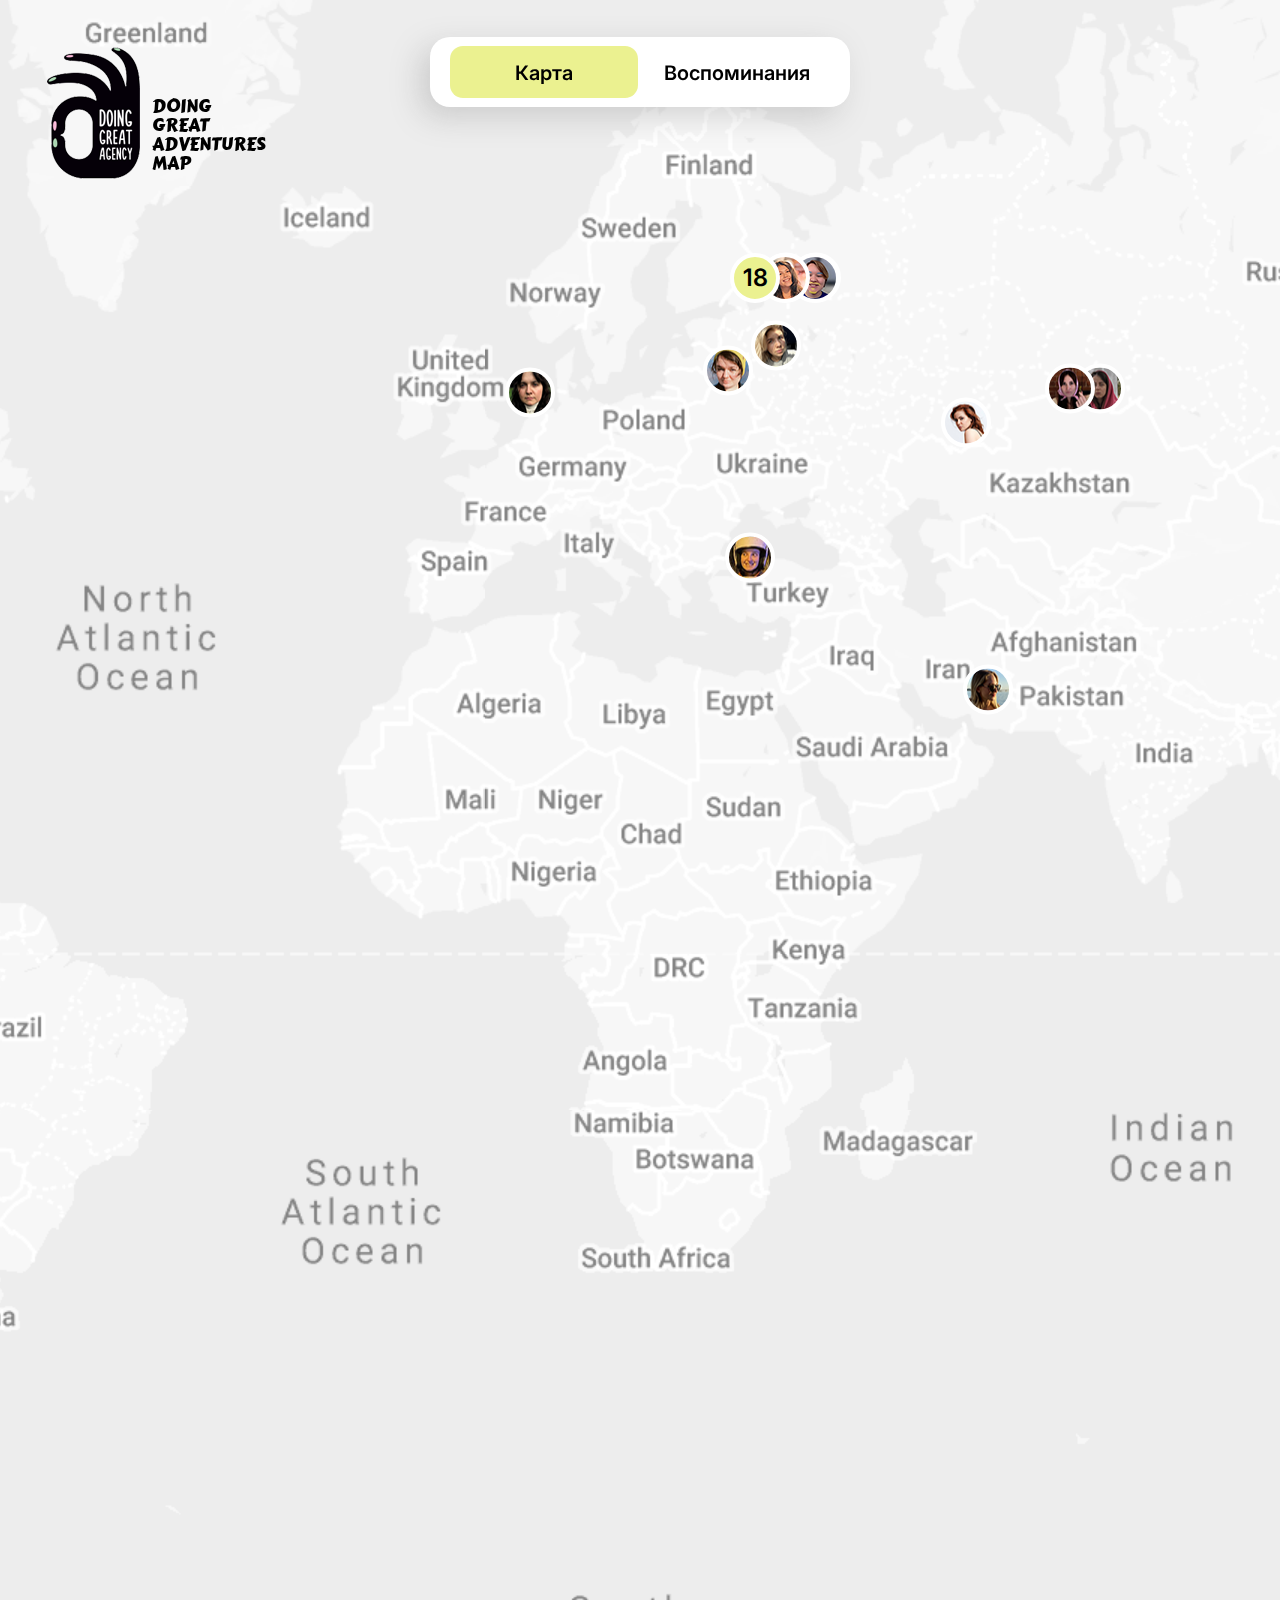
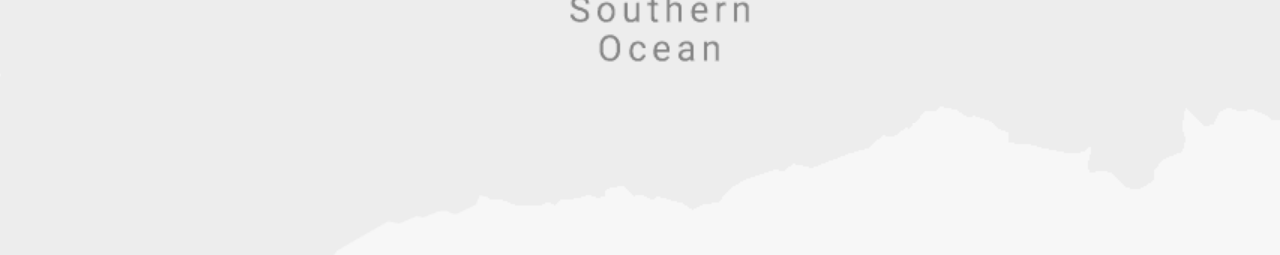
==== commit 99cf6a76: "bg changed" ====
--- a/index.html
+++ b/index.html
@@ -42,558 +42,7 @@
 
 <div class="main">
 	<!-- map -->
-<div class="svg-div"> 
-	<?xml version="1.0" encoding="utf-8"?>
-	<!-- Generator: Adobe Illustrator 25.2.3, SVG Export Plug-In . SVG Version: 6.00 Build 0)  -->
-	<svg version="1.1" id="Слой_1" xmlns="http://www.w3.org/2000/svg" xmlns:xlink="http://www.w3.org/1999/xlink" x="0px" y="0px"
-		 viewBox="0 0 1920 1080" style="enable-background:new 0 0 1920 1080;" xml:space="preserve">
-	<style type="text/css">
-		.st0{fill:#F2F2F2;}
-		.st1{fill:#DA49E2;}
-		.st2{fill:#2EFF98;}
-	</style>
-	<g id="map">
-		<g id="sFFT8b.tif">
-			<path class="st0" d="M705.7,284.8c15.6-6,30.1-3.2,44.6,3.9c8,3.9,16.8,6.4,24.9,10.2c9.6,4.6,12.7,14.3,6.4,20.6
-				c-2.9,2.7-6.8,4-10.6,3.9c-12.1-1.4-24.1-3.9-36.1-5.8c-4.1-0.7-9.7-3.8-11.8,1.8c-2.6,6.8,4,8.2,8.4,9.4c8.1,2.4,8.6,9,9.8,15.3
-				c2.1,11.5,9.8,17.8,21.1,17.2c8.7-0.5,10.2-3.3,6.5-11.8c-0.5-1.1-0.8-2.2-1.6-4.2l21.5-1.2c2.3-5.7-5.4-10.2,0-15.5
-				c4-3.9,7.6-6.7,13.8-5.7c9.3,1.5,11.6-1.9,8.1-10.9c-1.5-3.4-3.2-6.7-5.2-9.8c-1.1-1.7-2-3.6-2.8-5.4c-1.1-3.6-3.9-9.1-2.4-10.9
-				c4.4-5.4,10.4-1.9,15.8-0.2c5.4,1.7,6.8,5.7,5.7,10.6c-0.9,4.2-2.2,8.4-3.3,12.7c15.1,1.7,15.3,1.4,18.1-11.1
-				c0.8-3.4,3-6.4,5.8-8.3c9.3-5.8,19.1-10.9,28.8-16.1c2-1.1,5.8-2,6.6-1.1c5.8,7.1,11.8,3,17.7,0.8c9.6-3.7,21-4.6,25-17.2
-				c0.5-1.4,5.9-2.3,8.7-1.7c15,3.2,31,3.6,44.2,13.4c0.5,0.4,1.5-0.2,2.8-0.3c0.9-9.9-0.7-17.8-11.8-22.2
-				c-8.9-3.6-11.7-22.6-4.9-29.6c3.5-3.6,4.6-6.3,2.9-11.6c-3-9.5,0.5-12.5,10.7-11.5c12.5,1.2,15.2,3.2,16.4,15.2
-				c1.5,14.9,5.1,28.4,15.5,40.1c8,9.1,4.3,27-5.7,34.4c-1.7,1.2-4,2.1-4.8,3.7c-1.2,2.4-1.6,5.2-1.1,7.8c1.1,2,3.2,3.3,5.5,3.6
-				c6.1-0.3,12.2-1.1,18.1-2.4c2.2-0.8,3.9-2.7,4.6-4.9c0.8-9.6,5.4-18.8,1.9-28.8c-2.7-7.7,0-9.8,8.5-8.7c2.6,0.1,5.1-0.2,7.6-0.6
-				c-0.3-3.1,0.4-7-1.2-9.3c-2-2.3-5-3.6-8.1-3.6c-4.6,0-10.9,3.8-13.4,1.9c-3.6-2.7-4.8-9-6.5-14c-3.9-11.6-7.7-23.2-11.2-35
-				c-0.9-3.7-1.7-7.4-2.2-11.2l3-1.5c3.3,3.7,6.8,7.4,9.9,11.3c3.6,4.6,7.4,6.7,12,1.6c4.2-4.6,9-4.7,14.3-2.2c3,1.3,6.1,2.4,9.2,3.3
-				c12.1,4.2,13.7,3.6,22.9-8.3c-5.3-2.4-10.4-4.7-15.5-7.1c-8.9-4.1-12.3-11.6-6.6-19.7c9.5-13.7,18-28,31.6-38.6
-				c21.1-16.5,43.7-31.1,67.5-43.4c5.2-2.7,11.2-4.6,6.4-13.6c-1.5-2.7,3.7-9.8,7-14c0.6-0.8,7.7,1.6,9.8,4.2c6.6,8,14,8.7,22.8,4.6
-				c3-1.4,6.5-1.7,9.3-3.2c11.4-6.1,22.2-2.3,33,1.4c2.2,0.8,4.1,2.4,5.2,4.6c3.6,8,0,21.6-6.9,27.7c-9.5,8.4-19,16.7-28.7,25
-				c-3.6,3.1-6.1,6.5-4.9,11.6c0.8,3.6,1.4,7.7,6.3,7.6c4.4-0.2,8.9,0.2,10.9-5.7c5.2-16.2,16.4-25.3,33.5-27.6
-				c10.1-1.1,20.2-2.9,30.1-5.2c6.8-1.7,11.5-0.8,16.5,4.2c6.5,6.3,15.6,6,20.9-1c2-2.6,1.5-7.5,1.1-11.3c-1.1-9.8-0.8-10.7,9.3-10.5
-				c10.5,0.2,20.9,1.2,32.9,2c-2,4.9-3,7.9-4.2,10.7c-4.3,9.6-4.4,10,5.5,12.1c10.4,2.1,20.9,3.6,31.3,5.7c6.5,1.3,8.7-1.5,7.4-7.2
-				c-1.7-6.7,0.8-8.5,7.1-9c11.8-1.1,23.5-2.7,35.2-4.5c8.2-1.1,11.1-7.9,6.7-15c-5.5-8.7-2.9-16.5,7.1-18.8
-				c13.4-3.4,27.1-6,40.8-7.7c8.3-0.8,17,1.3,25.3,2.8c10.4,1.9,20.8,4.3,31,7.1c5.8,1.6,10.6,0.9,14-4.1
-				c11.3-17,28.4-10.4,43.6-10.3c2.4,0,5.5,5.2,7.4,8.6c5.4,9.1,5.2,9.3,15.3,5.5c10.7-4,21.5-7.9,31.9-12.7c7.7-3.6,14.5-4.1,22.1,0
-				c3.9,1.8,8,3.3,12.3,4.6c4.7-14.7,4.7-14.7-10.3-25.3c4.2-2.4,7.6-5.4,11.4-6.1c18.4-3.6,36.8-6.8,55.4-9.5
-				c4.9-0.3,9.7,0.5,14.3,2.3c9.8,3,19.4,6.5,29,9.8c13.8,4.7,28.8,7.4,37.1,23.9c2.5-3.3,4.8-6.7,6.8-10.2c2.6-5.4,6.1-7.4,11.8-4.9
-				c1.5,0.6,3.1,0.9,4.6,1.5c6,2.4,11.9,5.1,17.8,7.6c-2.8,5.2-5.2,10.6-8.5,15.5c-2.7,3-2.4,7.4,0.5,10.1l0,0l0,0
-				c0.2,0.2,0.5,0.4,0.8,0.6c1.2,1.1,2.3,2.3,3.4,3.5c2.7,3,6,5.4,4,10.5c-2.3,6-7.1,4.6-11.3,4.6c-13.4,0-25.8-4.2-37.6-9.8
-				c-3.4-1.6-6-5.3-8.7-8.2c-2.2-2.3-3.9-6-7.8-3.1c-3.2,2.4-6.8,4.9-4.9,10c1.1,3.5,2.6,6.8,4.2,10.2c3.2,5.7,2.9,10.2-1.7,15.5
-				c-6,6.9-5.7,7.4,1.4,13.4c8.3,7,15.9,15.3,27.7,17.2c2.7,1,4.9,3.3,5.7,6.1c1,4.6-2.9,4.6-6.4,4.9c-8.7,0.5-16.5,5.8-20.3,13.7
-				c-4.6,8.1-8.8,16.5-12.5,25c-2.9,8.6-5.2,17.2-7.1,26c-5.2-0.3-10.4-0.2-15.6,0.2c-2.7,0.6-4.9,2.4-6.1,4.9
-				c-1.4,8.4-7.7,9.6-14.1,11.3c-14,3.7-14,3.8-12.8,18.4c0.4,4.5,1.4,8.9,1.7,13.4c0.5,7.1,0.7,11.8,10,15c7.1,2.4,11.4,13,16.8,20
-				c0.4,1.1,0.2,2.5-0.7,3.4c-7.1,6.9-2.7,13.4,0.5,20c2.2,4.6,3.9,8.6-0.8,13.3c-2.4,3.1-3.8,7-3.9,11c-0.9,12.3-1,24.5-1.7,36.8
-				c-0.6,2.7-1.5,5.2-2.9,7.5c-2.3-1.4-5.3-2.1-6.7-4.1c-13.8-19.7-27.4-39.7-41-59.5c-0.8-0.9-1.4-2-1.6-3.3
-				c0.6-15-3.9-30.1,1.6-44.8c5.2-13.7,10.8-27.3,16.5-40.8c3.4-7.4,4.7-15.7,3.6-23.8c-0.6-6.1-0.6-12.2,0-18.3
-				c0.2-3.4,3.4-7.1-2.4-8.8c-6.4-1.9-13.1,0-14.4,4.9c-0.8,3.3-1.3,7.7,0.3,10.4c4.6,8,1.6,14-3.1,20.2c-4.9,6.5-11.6,5.7-15-1.9
-				c-1.5-3.3-1.8-7.2-3.6-10.3c-0.7-1.3-4.9-2.3-5.5-1.6c-4.6,4.9-10.1,9.8-12.7,15.8c-3.7,8.5-5.2,18-7.9,27
-				c-1.6,5.4-0.4,8.6,5.3,9.9c2.4,0.5,5.5,0.9,6.7,2.4c0.8,2.1,0.8,4.5,0,6.7c-8.6,0.7-11.8,8.1-17.3,12.7c-1.9,1.2-3.9,2.1-6,2.8
-				c-0.5-1.8-1.7-3.9-1.1-5.5c1.8-5.6-1.4-6.8-5.6-6.5c-5.5,0.5-12.3,0.2-16.4,3.1c-13.1,9.1-27.9,13.2-42.9,17.5
-				c-7.7,2.2-11.7,5.6-12.3,14.1c-0.8,11.8-3.2,23.4-4.9,35.1c-1.4,11.3-4.8,22.3-9.8,32.6c-3.9,7.6-3.3,8.1,4.7,11.5
-				c4.2,1.7,8.3,3.3,12.5,4.9c4.2,1.6,6.7,2.9,9.8-2.7c3.6-6.5,8-5.7,13.7-0.2c18.4,17.9,27.9,41,37,64.1c0.9,3.1,1.3,6.4,1.1,9.6
-				c0,9.4-0.5,18.8-0.2,28.2c0.7,20.3-7.8,38.2-14.2,56.6c-2.6,7.5-9.5,8.1-15.3,6.2c-5.8-1.9-9.8-1.1-13.1,3l-8.4-20.1
-				c-2.7-6.5-1.1-10.9,5.9-12.6c5.2-1.2,6.8-3.9,6.6-8.5c-0.5-13.9-1.1-27.7-1.9-41.6c-0.2-3.6-2.1-5.7-5.5-3.6
-				c-4.1,2.4-9.5,4.9-11.2,8.9c-3.4,8-9.6,8.4-14.9,5.5c-17.2-9.8-37-16-49.1-33.3c-2.4-3.3-6-5.9-7.7-9.4
-				c-9.9-19.7-27.5-19-45.4-17.3c-12.1,1.1-16.6,9.3-11.5,20.4c3.6,7.9,6.8,15.5,4.6,24.5c-2,8.4-4.2,11.5-12.8,11.4
-				c-8.1-0.2-16.3-1-24.4-2.3c-6.1-1.3-12.4,0.8-16.5,5.5c-5,5.6-9.4,12.6-19,11.3c-7.1-1-13.6-1.3-20.7-4.7
-				c-6.5-3.2-16.4,0.2-24.7,0.9c-1.9,0.2-3.5,2.1-5.4,2.7c-6.8,2.3-11.7,0.8-15.3-5.7c-7.6-13.4-22.1-12.1-33.8-16.4
-				c-4,4.3-7.7,9-11,14c-0.8,1.3,2.4,5.1,4,7.6c1,1.2,2.1,2.3,3.4,3.2c-5.8,11.3-13.9,12.6-24.8,8.5c-5.7-2.2-11.2-4.9-16.9-7.2
-				c-9.4-3.9-9.5-3.9-16,4.7c-3.2,4.2-6.1,8.7-9.4,12.8c-1.7,2.2-3.9,5.4-6.1,5.5c-11.8,0.7-24.2,1.9-33.7-6.6
-				c-6.1-5.5-11.8-7.7-19.8-5.8c-4.2,1.1-9,0.6-13.4,1.1c-5.3,0.6-10.6-1.4-14.3-5.4c-9.9-9.8-20.3-19-30.1-28.8
-				c-4.9-4.9-9.5-6.8-14.3-0.8c-5.8,7.5-12.1,6.3-19.4,2.6c-7.3-3.7-15.1-6.3-22.1-10.2c-6.7-4.2-15.1-4.2-21.8,0
-				c-12.9,7-26.4,13-39.5,19.7c-10.5,5.2-14.7,22.3-8.4,32.3c6.1,9.4,5.8,9-3.6,15c-11.9,7.6-24.3,4.9-36.8,2.8
-				c-1.6-0.3-3-1.1-3.9-2.4c-4-6.8-10.9-5.8-17.2-7.2c-16.5-3.4-28.3,5.7-39.8,14.7c-8.1,6.5-6.9,26.3,1.1,32.9c1.3,1.1,2.7,2,3.9,3
-				c11.9,9,11.9,9,3.5,21c-5.9,8.4-3.9,10.7,0.5,21.3c3.9,9.6,5.6,19.9,14,27c-1.1,1.3-2.3,3.6-3.2,3.6c-2.8-0.5-5.5-1.3-8.1-2.4
-				c-14.5-5.5-29-11.1-43.6-16.2c-3.6-1.3-8.6-2.4-11.6-0.9c-11.6,5.7-20.8-1.1-29.7-5.8c-8.2-4.3-8.1-14.7-1.7-23.4
-				s13.7-16.1,17.9-25.3c3.2-6.8,2.3-15.7,2.4-23.8c0-1.3-4.2-3.3-6.6-3.7c-6.4-1.3-12.9-2-19.4-2.3c-6.1,0.2-11.9-3-15.2-8.2
-				c-10-14.2-10.2-14-26.9-18.2c0.2-17.5-11.6-32.9-28.6-37.2c-6.5-1.6-8.8-4.1-11-10.5c-2.8-8-7.5-15-6.8-24.2
-				c0.4-4.9,1-8.7,5.8-11.1c4-2,7.1-4.7,2.1-9.1c-3.8-3.4-3-7.2-0.7-11.1c0.7-1.4,1.6-2.9,2.6-4.2c13.7-13.9,12.3-28.5,3-44.2
-				c-4-7.1-7.3-14.6-9.6-22.5c-1.9-6.5-3-13.3-3.3-20c-0.4-4.9,0.2-9.3-4.9-12.7s-4-9.2-2.8-14.4L705.7,284.8z"/>
-			<path class="st0" d="M1571.9,713.7c9.8,1.3,11.5,7.4,11.2,15.1c-1.1,19.9-4.7,38.7-18.4,54.3c-2,2-3.8,4.2-5.5,6.6
-				c-8.4,13.2-21.6,22.6-36.8,26.2c-6.8,1.4-12.8,5.6-16.6,11.5c-2.4,4-5.8,4.4-8.3-0.5c-3.3-6.8-8.7-7-14.4-4.4
-				c-5.3,2.4-9,1.4-12.8-3c-5.8-6.6-10.8-14.4-21.8-13.4c-11.4,1.3-22.1,6.3-30.4,14.3c-8,7.1-15.4,5.9-18.2-4.3
-				c-1.1-4.3-4.3-7.9-8.5-9.5c-10.8-5.2-12.7-10.6-8.6-21.5c1.5-4,4.4-9.3,3-12.4c-2.9-6.5-7.9-12.3-12.5-17.8
-				c-3-3.6-7.2-6.1-10.5-9.5c-4.1-4.8-11.2-5.8-16.5-2.4c-4.7,2.5-9.2,5.4-13.4,8.6c-26,19.4-52.7,15-79.8,2.7
-				c-3.3-1.7-6.5-3.5-9.5-5.6c-6-3.9-12-6.3-19.7-3.9c-6.5,2-12.7,0-18.4-3.9c-4.9-3.3-7.9-7.1-7.1-13.1c1.5-11.1-3.1-19.7-10.2-27.6
-				c-6.7-7.7-12.7-16-18.9-24.1c-4-5.2-7.8-10.3-15-11.8c-2.6-0.9-4.7-2.9-5.9-5.3c-2.4-4.9-4.9-9-11.5-9.4c-5.2-0.3-5.6-4.5-3.7-8.1
-				c2.9-5.5,6.1-10.9,14.2-8.2c5.4,1.8,9.3-0.8,12.3-5.4c6.5-9.4,13.1-18.7,20.1-27.8c3.9-5.1,4.3-9.7-0.4-13.9
-				c-8.7-7.7-8.3-15.9-2.6-24.9c1.7-2.8,3-5.8,4.2-8.9c2.9-7.1,6-13.2,15.7-12.3c2.4,0.3,6.5-3.1,8-5.8c3-5.3,4.6-11.4,7.1-16.8
-				c3-6.2,7.5-6.8,10.5-0.9c3.4,6.8,7.4,11.5,15.2,14c3.7,1.2,5.7,7.6,8.4,11.7c1.2,1.6,2.3,3.4,3.1,5.2c5.5,14.3,16,19.7,30.9,17.8
-				c3.3-0.2,6.5-0.1,9.8,0.2c5.8-0.3,11.2,3.3,13.1,8.9c4.8,11,23.3,17.2,34.2,12.3c3-1.4,5.9-2.8,8.7-4.5c4.1-3,9.8-2.7,13.6,0.8
-				c11.8,10.1,24.8,5.5,37.1,2.3c8.6-2.7,16.8-6.3,24.7-10.7c3.9-2.1,7.4-5,10.1-8.5c7-8.6,13.4-17.5,20.1-26.3
-				c3.7-4.9,7.2-9.4,13.7-11.5c3.4-1.1,5.8-6.1,7.9-9.8c3.1-5.7,4.9-11.7,13.3-12.3c5.4-0.5,5.9-7.7,0.8-11
-				c-6.8-4.3-13.7-9.3-22.6-4.2c-3.9,2.2-8.7,4.3-10.9-2.4s0.4-14,5.8-16c5.4-2,12.5-2,13.7-8.7c1.3-8.3,1.7-16.8,1.1-25.1
-				c-0.2-3.8-3.2-7.4-4.6-11.3c-2.3-6.5,0-10.6,6.8-11.2c8.6-0.5,17.2-0.5,25.7,0.2c2.4,0.5,4.5,1.8,6.1,3.6c2,2,3.9,4.2,5.5,6.5
-				c14.6,22.5,36.1,36.1,59.5,47.3c3.6,1.7,7.5,2.8,11.5,3.4c6.2,1,11.2-0.5,13.1-7.7c0.6-2.2,3.5-3.7,5.3-5.6
-				c1.3,2.3,2.3,4.8,2.9,7.4c0.5,7.4,0.2,14.7,0.5,22.1c0.2,6.1,0.2,11.6-8,12.4c-2,0.9-3.6,2.8-3.9,5.1c0.4,5.5,1.2,11.1,2.4,16.5
-				c0.4,1.9,2,3.6,2.7,5.5c2.4,7.7-4.6,11.5-7.4,17.2c-2.7,5.6-1.1,12.6-10.9,14c-8.8,1.2-14.7,9.6-15.9,18.1
-				c-1.4,10.2-9.8,13.3-15.3,19.4c-0.5,0.5-4.9-1.1-5.3-2.3c-0.5-3.6-0.8-7.3-0.6-10.9c-0.5-7.5-6.4-11.1-12.3-6.8
-				c-11,7.7-16.2,19.4-18.4,32c-1.1,6.6,13.5,19,20.4,17.9c2.5-0.9,4.6-2.7,6-4.9c4.2-6,12-8.5,19-6.1c4.1,1.6,4.6,4.5,1.6,7.5
-				c-1.7,1.7-4.2,2.6-6.1,4.1c-12.8,10.8-13.4,24.9-1.7,36.8c5.5,5.5,11,11,16.4,16.5C1579.2,695.2,1579.7,699.2,1571.9,713.7z"/>
-			<path class="st0" d="M372,109.2c4.3-4.7,8.9-9.2,13.8-13.2c4.2-3,9-5,14-6c7.2-1.4,14.6-2.1,21.9-2.2c3.9-0.4,8,0.4,11.5,2
-				c6.8,4,7.1,8.3,1,13.3c-13.7,11.4-25.4,25.3-42.6,32.4c-3.9,1.6-6,8-8.2,12.5c-2,4.1-0.3,6.5,4.6,7.7c11.4,2.9,15.2,13.2,8.5,22.7
-				s-13.7,18.4-20.3,27.6c-5.2,7.2-4.9,7.2,2,13.3c1.4,1.7,2.4,3.5,3.2,5.5c-2.7,1.3-5.8,4.2-7.7,3.6c-5.3-2.1-10.4-4.6-15.3-7.5
-				c-7.7-3.9-19-1.5-23.9,5.3c-1,1.2-1.4,2.8-1.1,4.4c2.8,7.8,3.7,16.6,14,19.8c5.7,2.2,10.8,5.6,15,10c7.4,7.1,6.1,17.4-3.3,20.7
-				c-12.6,4.8-23.8,12.4-32.9,22.5c-8.3,8.5-19.7,6.4-28.8,3.2c-9.8-3.4-15.3-1.1-20.1,6.8c-9.3,15.6-24.5,26.7-42.1,31
-				c-10.6,2.9-18.2,9.6-25.3,18.1c-11.2,13.4-20.7,27-23.4,44.8c-0.7,4.2-1.6,9-7.9,9.2c-6.3,0.2-8.5-4-10-8.9
-				c-0.8-2.7-0.6-5.8-1.8-8.3c-0.8-1.7-3.6-4-4.9-3.7c-15.6,3.9-20.2-8.7-25-18c-4.6-9-9.3-19-4.5-30.4c1.4-3.4-0.8-8.7-2-12.9
-				c-3.9-15-2.4-28.8,7.2-41.4c7.4-9.6,14.5-19.7,22.1-29.7c-7.4-4.1-13.7-7.7-20-11.2l0.9-2.4c1.8-0.2,3.7-0.5,5.6-0.6
-				c4.5-0.3,9.5,0.3,9.8-6.4c0.5-5.5-3.2-10.7-8.7-11.8c-4.6-0.8-9.3-1.1-13.9-1.1c0.2-2.1,0.8-4.2,1.7-6.2
-				c7.6-10.7,4.9-20.9,0.6-32.2c-5.1-14.1-11.4-26.8-22.2-37.4c-5.8-5.7-11.2-9-19.4-7c-3.9,0.9-8,1-12,2
-				c-11.7,2.9-19.2-3.1-19.1-15.2c-0.3-2.7-0.9-5.3-1.7-7.9c-0.6-2.4-1.1-4.9-1.6-7.4c2.6,0.3,5.7-0.2,7.7,1c8.3,5.1,15,0.7,21.6-3.2
-				c1.7-1,3.6-4.5,3.1-5.6c-1.3-2.3-3.5-3.9-6.1-4.6c-3.3-0.2-6.5,0.2-9.6,1.3c-6.8,1.7-11.2-1.9-14.2-7c-1.1-2.8-0.8-5.9,0.6-8.5
-				c0.7-1.3,5.3-2,6.9-1.1c9.1,5.8,17.5,0.8,25.9-1.1c5.2-1.1,4.4-6.1,4.4-10.2c0-9.8,4.9-14.5,14.7-13.7c3.3,0.2,6.5,1.1,9.6,1.4
-				c3.9,0.4,7.2-0.2,8.2-5.1c1.8-9,9.8-11.1,16.8-11.5c8.1-0.2,16.3,0.8,24.2,2.9c2.4,0.5,5.2,3.9,6.4,6.7c3,7.2,7.8,9.5,15.3,9.3
-				c6.8-0.2,10.5-2.8,11.7-9.8c0.2-1.3,4.9-3.3,6.5-2.7c5.8,2.4,12.1,4.9,16.6,9.1c9.8,9,9.3,9.5,19.8,1.5c2.4-1.9,4.6-4.2,7.9-7.1
-				c-4.8-2.2-8.4-3.7-12-5.6c-4.2-2.1-3.6-5.2-0.7-7.8c3.7-3.4,10-1.4,14.4,1.3c6.6,3.6,13.6,6.6,20.8,9c0.9,0.3,3.9-1.8,4-3
-				c0.5-8.1,6.5-9.1,12.3-8.8c11.8,0.5,23.5,1.6,35.1,3c6.8,0.8,13.6,3.3,20.4,3.8c10.9,0.8,16.5,7.2,21.3,18.4l-25,0.4
-				c-4.1,0-8.2,0.5-12.3,0.2c-10.7-0.9-16.8,4.2-19.9,15.4c6.7,0.4,13.4,0.3,20.1-0.2c6.8-1,12.7-1,17.9,4.4c3.4,3.4,6.5,2.4,8.8-1.5
-				c1-1.7,2-4.4,3.5-4.9c3.3-0.7,6.7-0.9,10.1-0.8c0.4,2.6,0.4,5.2,0,7.7c-1.8,5.4-4.3,10.5-6.5,15.7L372,109.2z"/>
-			<path class="st0" d="M1208.5,512.1c-2.7,6.6-4.4,12.5-7.6,17.5c-2.2,2.7-5.4,4.2-8.9,4.3c-6.5,0-9.6,2.9-11.8,8.3
-				c-2.5,6.5-5.5,12.7-8.8,18.9c-5.5,9.5-6.3,17.7,2.4,26c4.9,4.7,4,9.8-1.4,13.1c-2.4,1.2-5.1,1.7-7.7,1.3c-11.4-1.3-22.6-3-34-4.4
-				c-2.4-0.3-6.5-1-7,0c-4.6,9.3-12.3,7-20,6.4c-1.2-0.1-2.9,1.3-3.9,2.4c-3.6,4.2-6.8,8.7-10.5,12.7c-8.9,9.3-21.9,8.9-28.5-2.3
-				c-8-13.4-17.2-20.6-33.5-15.9c-7.4,2.1-13.9-0.8-19.7-6.8c-9.5-9.8-26.2-11.2-38.5-5.5c-6.7,3-8.1,7.4-6.3,13.7
-				c1.7,6.3,4.2,12.4,5.6,18.7c0.6,2.7-0.8,5.9-1.4,8.9c-2.4-0.9-4.9-1.7-7.4-2.7c-2.4-1.1-4.9-3.4-7.4-3.5c-3.3,0-8.1,3.4-9.6,2.2
-				c-7.1-5.8-13.6-12.3-19.3-19.5c-4.9-6.3-3-12,4.2-15.8c3-1.5,6.5-1.7,6.3-6.1c-0.2-5.7-0.7-11.3-1.5-16.9
-				c-0.2-1.1-3.3-2.4-5.1-2.4c-3.6,0-7.3,0.4-10.9,1.1c-4.7,0.8-10.4,3.9-13.9,2.3c-6.9-3.5-13.1-8.3-18.2-14
-				c-5.2-5.5-1.8-20.5,4.3-25c10.1-7.7,20.8-12.5,34-10.5c5.1,0.8,9.6,1.1,12.6,5.9c1.1,1.7,2.7,3,4.6,3.7c19.7,4,38.1,2.3,54.3-10.9
-				c3-2.4,2.7-4.7,0.6-7.4c-2-2.7-3.7-4.4-5.4-6.7c-7.1-9.3-4.6-21.3,5.7-26.6c12.7-6.5,25.7-12.5,38.4-19.1c5.5-3,12.1-3,17.5,0.2
-				c8.8,4.3,18,7.7,26.6,12.3c6.8,3.6,11.8,2.9,17.5-2.3c7-6.4,7.4-6,14.7,1.1c9.1,8.7,18.4,17.4,27.2,26.5c4.4,5,11.1,7.3,17.6,5.9
-				c5.2-1,10.5-1.6,15.8-1.9c3.1,0,7.4,0,9.1,2C1187.1,509.4,1197,510.9,1208.5,512.1z"/>
-			<path class="st0" d="M1123.4,821.1c2.2-0.8,4.4-1.4,6.7-1.9c4.2-0.7,9.5,0.6,10.9-5.5c1.4-6.1,1.7-11.4-3.3-15.9
-				c-3.1-2.7-6.1-5.5-8.8-8.5c-3.7-4.2-2.4-8.5,3.1-8.1c11.6,0.8,15.6-6.3,19.4-15c4.1-9.3,8.8-18.4,13.3-27.5
-				c5.9-12.3,6.7-11.7-3.7-20.2c-5.8-4.9-5.7-5.1-6.4-15.3c7.2-0.9,14.3-2.1,21.6-2.7c5.6-0.5,15.1,9,16.5,15.9
-				c0.5,2,0.5,4.1,0.3,6.1c-1.7,11.5,2.8,19.3,13.3,24.5c3.3,1.7,5.8,6.8,6.5,10.6c1.3,6.8,5.4,9.8,11,13.3
-				c18.5,11.2,39.2,9,59.4,11.7c8.7,1.1,6.5-6.1,7.4-9.6c7,1.9,13.2,3.9,19.7,5.2c3.1,0.6,7.4,0.8,9.5-0.9c2-1.7,1.5-5.7,2.2-8.7
-				c1.1-5.7,26.3-23.4,31.9-21.8c3,1,5.4,3.3,6.5,6.1c0.8,4.4,1.2,11.8-1.1,13.3c-12,7.4-11,18.9-12.3,30.2c-0.8,8-1.2,16.4-7.5,22.1
-				l-12.7-11.2c0.9-1.7,1.7-3.5,2.4-5.3c1.8-5.5-0.3-8.6-6.1-9.2c-6.8-0.8-13.7-1.1-19-6.8c-2-2.2-7.7-4.6-8.8-3.6
-				c-3.9,3.3-7.4,8-4.3,13.9c2.2,4.4,4.7,8.7,6.5,13.2c1.5,4.2,2.6,8.5,3.2,12.8c0.3,1.8-0.2,5.2-1.3,5.6
-				c-8.7,3.6-9.3,11.2-11.1,18.8c-0.8,3.3-4,6-6.5,8.7c-11.6,12.7-22.8,25.7-35.1,37.6c-6.8,6.1-9.8,15.4-8.1,24.4
-				c2.3,16.6-0.8,32.4-6.1,48c-0.6,2-0.7,4.6-2,5.7c-3.4,3.3-7.4,5.8-11.8,7.5c-1.3,0.4-5.1-4.3-6.6-7.4
-				c-15.6-31.9-30.9-63.7-46.4-95.8c-3.6-6.5-4-14.3-1.1-21.2c1.6-3.7,2.4-7.8,2-11.9c-0.5-3.1-2.4-5.8-5.2-7.4
-				c-4.2-1.8-6,2.2-7.8,5.5c-5.8,10.4-13.1,12.3-20.3,5.7c-4.1-3.7-4.6-8.5-1.3-12.3c6.5-7.5,6.2-8.3-3.8-10.8
-				C1126.2,822.7,1124.7,822,1123.4,821.1z"/>
-			<path class="st0" d="M1481.6,498.4c-3.2,3.4-7.1,6.5-9.3,10.2c-4.2,7.2-6.5,15.3-16.2,18.2c-3.9,1.1-6.4,7.1-9.4,10.9
-				c-2.7,3-5.2,6.4-7.4,9.8c-9.7,17.7-25.8,26.5-43.9,32.6c-12,4-23.9,6.1-34.8-2.9c-6.4-5.4-12-2.8-17.8,0.8
-				c-6.8,4.1-13.4,6.8-21.9,3.5c-6.8-2.7-12.7-4.7-14.7-12.7c-1.4-5.5-5.6-7.4-11.2-7.5c-8.1-0.3-16.2-1.7-24.4-1.9
-				c-5.8,0.2-11.2-3.2-13.4-8.6c-3.2-6.1-7-12-10.5-17.9c-3-4.9-5.8-9.1-12.3-10.9c-7.1-2-8.8-9.1-4.9-15.6
-				c12.1-19.7,12.3-19.7,33.9-10.7c16.8,7,21.6,5.8,34.1-7.4c4-4.2,4.6-7.4-0.5-10.8c-5-3.4-5.7-7.7-1.1-11.9c1.4-1.4,3.3-2,5.2-1.9
-				c9,3.3,19.2,3.8,25.2,13.2c6.8,10.5,15,12.3,25.8,6.1c8.5-4.9,15.9-5.8,24.5,0.4c9.3,6.7,30.4,3.9,38-5.2c7-8.3,15-10.4,25-8.7
-				c5.1,0.9,8.3,3.2,7.9,8.9c-0.2,2.4,0,4.9,0,7.4c0.2,10.9,5.2,14.7,15.6,10.8C1469.9,494.4,1476.1,492.2,1481.6,498.4z"/>
-			<path class="st0" d="M538.1,881.4c-5.5-2.3-11.2-3.6-15.6-6.8c-30.7-23.1-61.1-46.4-91.6-69.8c-2-1.4-3.9-3-5.4-4.9
-				c-4.6-6.7-1.4-14.4,6.5-16.8c2.3-0.8,4.7-1.4,7.1-1.9c10.9-1.1,19.2-6.1,23.7-16.5c3-7,8.4-8.7,15.7-9
-				c11.8-0.4,12.5-1.7,10.3-13.4c-0.9-4.9-2-9.6-2.9-14.3c-2.4-13.1,0.2-17.8,13.6-21.2c11.1-2.7,22.4-4.6,33.5-6.8
-				c3.6-0.7,7.2-1.4,10.9-2c18.7-3.4,26.7,9.8,21.6,25.7c-2.4,7.4-2.4,14.2,2.7,19.1c10.5,9.6,9.8,22.5,11.4,34.5
-				c1.2,9.3,0.2,18.7,0.3,28.2c0.2,10.9,2.7,19.7,15.6,22.7c7.9,1.8,8.3,6.4,1.6,11.7c-15.3,12.3-30.7,24.3-46.4,36.1
-				C547.4,878.5,542.8,879.5,538.1,881.4z"/>
-			<path class="st0" d="M847.5,746.5c6.1,2.6,12.1,5.5,17.8,8.8c5.1,3.5,9.8,7.4,14.2,11.6c6.5,6,13.7,8.4,22.8,9.4
-				c11.3,1.1,21.8,6.7,29.1,15.5c8.2,10.2,16.1,20.5,24.1,30.7c1.2,1.1,2,2.6,2.4,4.2c1.2,12.1,9.3,13.4,19.2,13.1
-				c4.9-0.2,9.8,1.4,14.6,1.7c7.1,0.3,8.6,4.7,6.7,9.8c-1.5,4.2-4.2,9.5-7.8,11.4c-11.5,6.1-23.3,11.5-35.5,15.9
-				c-9.8,3.4-18.8,7-26.1,14.8c-7.3,7.8-7.4,7.1-16.6,2c-1.1-0.5-2.1-1.1-3.2-1.8c-5.6-4-10.9-5.1-16.2,0.8
-				c-4.3,4.9-7.4,3.1-10.2-1.9c-2.4-4.3-5.2-8.3-7.6-12.5c-2.8-5.9-7.7-10.6-13.7-13.3c-5.8-1.8-9.3-7.5-8.4-13.4
-				c0.7-7.6-2.9-13.2-7.5-18.7c-10.9-12.7-21.4-25.7-32-38.6c-1.9-2.1-3.7-4.4-5.2-6.8c-2.4-4.3-2.4-8.1,3.7-8.7
-				c8.7-0.8,13.4-7.4,19-12.4c2-2,3.2-4.6,3.4-7.4C835.2,748.3,835.3,748,847.5,746.5z"/>
-			<path class="st0" d="M1042.9,745.8c-9.3,13.6-9.2,13.5,2.2,23c4.1,3.3,7.9,7,11.4,11c6.5,7.9,6.3,8-2,14.3c-1.4,0.8-2.5,2-3.4,3.3
-				c-5.7,9.6-5.7,9.6-16.2,7.8c-3.3-0.5-6.5-0.9-9.8-1.1c-4.6,0.1-8.7-2.4-10.9-6.4c-4.9-8.3-8.2-9.6-15.5-4.9
-				c-9,5.8-16.8,4.5-25-0.8c-4.9-3-9.8-5.8-14.7-8.7c-4.5-2.4-8-5.2-8.3-11c-0.5-7.2-5.9-11.1-12.3-11.8c-6.4-0.8-10-4.6-13.5-9.3
-				c-5.9-8-10.6-16.8-21.9-20c-7.4-2-9.1-10.9-5.2-17.9c2.8-4.2,2.1-9.9-1.6-13.3c-5.2-5.8-10.5-11.4-15.2-17.6
-				c-1.7-2.3-3.1-6.5-2-8.7c1.1-2.1,5.2-2.4,8.2-3.2c3-0.7,7.1-0.4,8.9-2.3c5.1-5.3,8.2-3.9,12.9,0.7c6.6,6.1,13.7,11.5,21.2,16.5
-				c10.5,7.1,29.4,5.2,38.2-3.8c6.5-6.6,14.2-7.4,22.5-6.4c1.2,0.2,2.4,0.6,3.5,1.1c28.8,9.1,28.8,9.1,31.5,39.9
-				c0.8,4,1.4,8,1.7,12.1C1027.5,738.4,1030.5,745.2,1042.9,745.8z"/>
-			<path class="st0" d="M721,810.9c0,15.9-0.2,31.9,0,47.7c0.2,12.7-3.6,15.5-15.3,9.6c-16.5-8.1-32.6-16.8-48.9-25.2
-				c-6.2-3.5-13.4-4.9-20.5-4.3c-10.6,0.8-22.8-0.8-31.3-10.4c-2.2-2.3-4.9-4-8-4.9c-6.7-1.4-11.4-7.4-11.1-14.3
-				c-0.2-11.4-2.3-23.4,0.6-34.1c3.2-11.7,11.2-22.1,17.2-32.9c0.7-1,1.8-1.6,3-1.6c9,2.3,19.7,1.7,25.3,10.1
-				c7.1,10.4,18.6,12.9,28.9,17c3.5,1.4,9.6-1.4,13.4-3.9c4.6-3.1,0.4-7-0.8-10.6c-0.6-2.9,0.1-5.8,1.9-8.2
-				c5.2-5.4,18.8-5.2,24.9-0.5c3.4,2.6,7.1,5.8,11.2,6.5c6.4,1.1,8,4.1,8,9.8c-0.2,16.7,0,33.5,0,50.2L721,810.9z"/>
-			<path class="st0" d="M812.4,965.6c-2-5.5-3.7-11.2-5.9-16.6c-1.3-2.6-2.8-5-4.6-7.4c-2.5,1.7-4.8,3.5-7,5.5
-				c-2.4,2.7-4,6.1-6.1,9.1c-0.9,1.3-2.4,3.6-3.3,3.3c-12.3-3-21.1,10.4-33.3,6.4c-2.7-0.8-6-0.8-8-2.3c-5.4-4.3-10.3-5.3-16.6-1.7
-				c-5.3,3-9.8-0.8-12.8-4.4c-6.6-8.1-10.7-17.5-8.4-28.3c1-3.4,3-6.5,5.8-8.7c4.5-3.6,6.8-9.3,6.2-15.1c-0.3-5.2-0.2-10.6,0-15.9
-				c0.2-5.3-1.4-11.3,6.1-14.4c1.7-0.8,2-6.5,2-9.8c0-9.8-0.3-9.9,9.8-9.8c20.4,0.2,40.8,0.4,61.2,0.8c7.6,0.2,14.6-0.3,19.8-7
-				c3.6-4.8,6.5-2.9,9.1,1.6c5.4,9.1,10.9,18.2,16.8,27c3.4,5.1,2.7,9.3-1.4,12.9c-8.3,7.1-9.3,16.3-9.5,26.6
-				c-0.4,7.3-2,14.4-4.8,21.1c-3.6,9.3-8.3,18.2-12.7,27.2L812.4,965.6z"/>
-			<path class="st0" d="M705.9,955c-16.8,3.2-25.3,16.2-34.7,27.5c-2.6,3.1-4.2,5.5-8.3,5.3c-1.2-0.3-2.4-0.3-3.6,0
-				c-11.7,4.9-17.7-1.1-22.8-10.6c-1.7-3.2-3.4-4.9-0.4-8.1c6.3-6.9,3.6-15.4,2.8-23.3c-0.2-1.7-3.1-3.3-4.9-4.5
-				c-3.1-1.9-6.5-3.2-9.6-5.2c-1.1-1-1.7-2.5-1.4-3.9c4.2-7.6,8-15.7,13.5-22.3c4.9-5.8,9.3-11.1,8.8-19.2c0.2-2.4,0.5-4.9,1.1-7.2
-				c1.4-10.9,2.7-21.8-4-31.9c-1.3-1.9-0.5-5.1-0.7-7.7c2.6,0.2,5.6-0.5,7.7,0.6c19.3,9.8,38.3,19.9,57.5,29.7
-				c4.2,2,6.7,6.3,6.1,10.9c-0.2,7.4,0.2,14.7-0.6,22.1c-0.2,3.6-1.8,6.9-4.3,9.5c-10.9,8.6-8.9,19-5.5,29.9
-				C703.5,949.2,704.6,951.8,705.9,955z"/>
-			<path class="st0" d="M505.9,921.3c6.8-1.4,13.5-2.4,20.3-3c7.5-0.2,9.8-4.2,10.2-10.8c0.2-3.3,0.2-6.5,0.7-9.8
-				c0.8-6.2,2.7-10.5,9.8-13.5c8-3.4,14.7-10.2,21.8-15.6c10.3-8,20.5-16.2,30.9-24.1c11.8-9,30.7-4.7,37.3,8.3
-				c8.8,18.7,5.7,40.8-8,56.2c-1.9,2.1-4.5,4.2-4.9,6.8c-3.8,18.6-19.7,20.9-33.6,23c-12.1,1.7-25,2.2-36.7-5.5
-				c-6.3-4.2-13.9-1.7-19.7,4.3c-8.3,8.7-10.5,8.7-17.6-1.1C513,932.2,510,927.4,505.9,921.3z"/>
-			<path class="st0" d="M432,961.2c-7.7,1.6-12.7-1.3-14.6-9.1c-1.4-5.7-4.9-8.3-10.8-7.1c-5.5,1.1-9.6,0.5-11-6
-				c-0.3-1.4-1.8-2.7-2.7-4c-6.8-10.1-4.9-14,7.7-14.5c13.1-0.5,26.1-0.2,39.2-0.4c11.8-0.2,12.6-0.8,11.1-12.8
-				c-2.4-19.8-5.7-39.5-8.5-59.2c-0.4-2.8-1-5.6-1.1-8.5c-0.4-9.8,4.9-13.2,13.8-9c2.8,1.6,5.5,3.5,8,5.5
-				c17.2,13.1,34.4,26.2,51.5,39.2c2.6,2,5.2,3.9,7.9,5.8c3.4,2.4,9.6,4.6,9.8,7.4c0.3,7.3-0.6,14.6-2.7,21.6c-0.5,1.9-5.1,3.5-8,3.9
-				c-7.6,1.4-15.3,2.2-23.1,2.3c-9.8-0.3-17.2,3.6-24.4,9.5c-5.3,4.4-11.4,8-16.5,12.7c-4,3.7-8.4,8.1-10.1,13.1
-				C444.9,959.8,439.8,962.1,432,961.2z"/>
-			<path class="st0" d="M938.4,987c-13.2,13.3-21.1,29.4-40,33.9c-8.3,1.9-16.3,5-24.5,7.5s-15.8,1.7-22.6-4.6
-				c-10.3-9.5-23.7-15.9-30.1-29.4c-1.4-2-3.3-3.5-5.5-4.3c-8-3.9-7.9-3.6-2-10.9c2.7-3.6,4.9-7.5,6.7-11.7c4.6-9.9,9-20.1,13.5-30.1
-				c5.8-12.9,20.3-16.6,31.6-7.7c8,6.3,18.1,11.8,16.2,25c-0.2,1.3,2.9,4.6,4.4,4.5c7.5-0.3,10.3,4.9,15.2,9.3
-				c8,7,18.7,10.9,28.4,15.9C932.4,985.4,935.3,986.4,938.4,987z"/>
-			<path class="st0" d="M343.6,908.6v-44.4c6.9-0.3,14.9-0.5,22.8-1.1c10.3-0.6,10.3-0.7,12.7-10.9c0.5-2.3,1-6.1,2.3-6.5
-				c9.8-3,7.7-11,8.1-18.1c0.5-8.9,0.9-9.3,10.1-9.8c5.3-0.2,10.6,0,15.9-0.4c2.3-0.2,6.2-0.7,6.6-1.9c3.6-11.7,8.4-3.8,12.7-0.9
-				c2.7,1.7,5.1,4,7.7,6.1c-2.9,2.3-6.6,3.9-7.5,6.4c-1.1,3.2-0.2,7.2,0.4,10.9c3.2,22.1,6.6,44.2,9.8,66.4c1.3,9.4,1.1,9.6-8.2,9.8
-				c-10.2,0.2-20.4-0.3-30.6,0.5c-6.4,0.5-12.7,2-18.6,4.4c-4.3,1.7-6.8,1.1-9.3-2.4c-1.1-1.7-2.3-3.3-3.6-4.9
-				c-7.4-9-14.3-10.9-24.5-6.4C348.8,906.1,347,907.1,343.6,908.6z"/>
-			<path class="st0" d="M809.2,703.5c-3.4-7.4-6.2-9.8-12.8-5.2c-7.4,5.5-17.6,5.4-25-0.2c-5.4-3.6-9.8-6-14.5,2.7
-				c-3.4,6.5-19.8,6.3-24.5,0.9c-1.1-2-1.6-4.4-1.3-6.8c0.2-5.4-2.3-9-7.4-9.3c-3.9-0.2-5.2-0.9-4.6-4.9c0.2-2.4,0-4.8-0.7-7
-				c-2.4-8,0-11.8,8.3-12.8c4-0.5,8.7,0.6,12.1-1c3.9-1.8,6.4-6.8,10.2-8.7c3.9-1.9,9.4-1.7,14-3.2c3-1.4,5.7-3.2,8.1-5.3
-				c7.9-6.5,19-6.9,27.5-1.1c10.4,6.8,21.5,6.9,32.9,6.7c2.4,0.2,4.9-0.4,6.9-1.6c4.9-4.7,9.6-4.7,15.3-1.4
-				c4.4,2.4,10.9,2.3,10.5,9.8c0.2,1.2,0.8,2.4,1.8,3c9,4.6,7.4,12.6,8.2,20.7c0.7,7.6-3,8.4-8,9c-11.4,1.4-22.7,2.4-34.1,3.5
-				C823.3,692.2,813.8,691.9,809.2,703.5z"/>
-			<path class="st0" d="M724.8,801.3c0-12.7-0.2-25.3,0-37.9c0.2-9,2.4-10.7,11.4-9.2c3.2,0.6,6.4,1.4,9.4,2.4c6.3,2,12.1,1.9,17.1-3
-				c4.4-4.5,8.9-5,14.1-1.5c1.3,1,2.9,1.5,4.6,1.5c11.1-1.7,13.7,5.9,16.1,14.1c1.4,4.7,3,9.3,3.9,14.1c0,2.1-0.5,4.2-1.2,6.2
-				c-1.7-1.5-4.1-2.7-4.9-4.6c-1.7-3.6-2.2-7.9-3.9-11.5c-1.1-2.2-3.8-3.6-5.7-5.4c-1.2,2.6-4,5.7-3.4,7.7c1.9,6.6,4.8,12.8,8.6,18.6
-				c6.5,9.3,14.3,17.8,21.2,26.8c6,7.9,6.6,17.7,2.2,23.8c-2.8,4.6-8,7.2-13.4,6.9c-22.1-0.8-44-1.1-66-1.5c-6.8,0-9.4-3.1-9.3-9.8
-				c0.2-12.7,0-25.3,0-37.9L724.8,801.3z"/>
-			<path class="st0" d="M668,325.5c1.5,6.4-1.1,11.7-7.7,15.4c-4.9,2.8-7,6.9-7.7,12.9c-1.1,8.2-6.2,15.3-13.5,19.2
-				c-9.9,5.5-15,16.8-12.7,27.9c1,3.8,4.6,7.4,7.7,10.2c8,7.1,9.5,10.4,1.7,17.9c-8,7.1-11.7,17.9-9.8,28.5c0.7,5.1-1.4,8.1-6.1,10.6
-				c-4.1,2.4-7.7,5.4-10.9,9c-3.3,3.6-6.2,3.3-6.8-1.1c-1.8-11.8-8.7-20.9-14.2-30.8c-1.7-3.5-1.6-7.6,0.2-11
-				c8.6-11.4,8.7-24.3,9-37.3c0.2-6.5,0.2-13.1,0.5-19.7c0.2-2.7,0-6.8,1.7-8.1c8.3-7.1,7.7-16.7,8.1-25.8c0.2-6.1,2.2-12,5.8-16.9
-				c5.4-7.2,10.2-14.8,15.6-22.1c5.7-7.5,9.8-8.3,18.7-4.3c1.1,0.5,2.3,1,3.4,1.4C665.5,305.8,667.6,308.9,668,325.5z"/>
-			<path class="st0" d="M1176.1,695.2c-8.3,1.1-15.5,2.4-22.6,3.1c-4.9,0.5-6.1,2.9-5.2,7.4c1.4,6.5,3.2,12.7,9.3,16.5
-				c5.7,3.6,5.6,8,2.7,13.5c-4.9,9.4-9.6,18.9-13.7,28.6c-3,7.1-7.2,11.4-15.2,11.8c-4.6,0.2-9.8,1.1-9.8,6.9c0,3.4,2.7,7.1,4.6,10.2
-				c1.2,1.7,2.7,3.1,4.3,4.3c3.7,3.4,7.7,7.6,4.9,12.4c-1.4,2.4-6.8,2.7-10.2,3.9c-1.1,0.4-3,0.2-3.4,0.9c-5.5,8.3-10.5,3.3-14.3-1.2
-				c-10.2-12.4-23.8-10.2-37.2-9.1c-2,0.2-3.9,2-5.7,1.7c-3.3-0.7-6.5-1.6-9.6-2.8c1.4-2.5,3.3-4.9,5.4-6.9c7.1-5.2,7.7-6.8,3.6-15
-				c-0.9-1.8-2-3.5-3.8-6.8c7.5-2.9,14.4-5.8,21.6-8c6.6-2.1,11.8-4.7,12.4-12.9c0.5-6.4,6-9.6,11.1-12.1
-				c8.8-4.3,12.8-11.5,15.2-20.6c2.1-8.1,6.1-15.7,9.1-23.6c0.7-1.8,1.4-4.5,0.6-5.7c-4.9-7.7,1.1-10.1,5.9-13.1
-				c22.1-13.9,21.3-12,34.4,6.8C1172.1,688.3,1173.8,691.5,1176.1,695.2z"/>
-			<path class="st0" d="M796.5,594.4c-4.6,3.6-8,5.6-10.5,8.6c-2.9,3.4-6.2,7-9.8,3.4c-3.1-3-6.1-8.7-5.3-12.3
-				c1.2-5.2,1.6-8.3-3.4-10.9c-5.6-3-10.1-2-14,3c-1.6,2.4-3.6,4.6-5.8,6.4c-2,0.9-4.2,1.4-6.4,1.6c-0.5-2-0.8-4.2-0.8-6.3
-				c0.5-3.8,3.4-8.3,2.1-11.2c-2.4-5.2-6-9.7-10.5-13.2c-2.3-1.8-7.9-2.4-10-1c-9.3,6.7-19,2.7-28.5,1.9c-5.9-0.5-7.6-4.3-5.7-9.6
-				c1.4-3.8,3.4-7.4,4.9-11.2c1.1-2.6,2-5.3,2.7-8c0.8-3.3,0-8.7,1.8-9.6c4.3-2,9.1-2.8,13.9-2.4c9.3,0.4,18.5,1.8,27.8,2.7
-				c4.9,0.8,9.8-1.8,11.8-6.5c4.9-9.2,15.2-10.2,23.6-3.3c1.6,1.2,3,2.8,3.9,4.7c6.4,14,18.2,17.2,32.1,17.4c4.4,0,11.6-2.4,12.6,3.9
-				c1.1,6.8,2.4,15.4-4.2,20.6c-9.8,7.9-17.8,19.9-33.1,18.3c-2.2,0.4-4.1,1.8-4.9,3.9c-0.2,1.5,1.9,4.2,3.6,5
-				C788.4,591.8,792.4,593.3,796.5,594.4z"/>
-			<path class="st0" d="M1038.9,700.9c9,4.1,15.4-2,21.6-9.2c2.1-2.4,4.7-4.6,6.7-7.1c5.5-7,11.7-10.2,21.2-8.4
-				c7.7,1.5,15.5,0,18.6-9.5c0.4-1.3,3.1-2.2,4.9-2.4c0.7,0,2.2,2.3,2.4,3.6c0.5,5.3,1.6,9.8,8.1,10.2c0.5,0,1,1.7,1.1,2.7
-				c0.3,3.4,0.5,6.8,0.7,10.1c0.2,2,0.2,3.9-0.3,5.8c-2.9,8.4-6.7,16.5-8.7,25.1c-1.3,6.5-5.5,11.9-11.3,15
-				c-7.1,3.9-13.4,7.9-15,17.7c-1.4,8.8-30.7,17.2-38.3,12c-7.6-5.2-7.6-6.1-3.9-14.9c2-4.9,1.2-9.6-4.2-10.7
-				c-7.9-1.6-9.1-7.1-9.8-13.4s-1.7-12.9-2.4-19.4C1029.2,702.6,1031,699.3,1038.9,700.9z"/>
-			<path class="st0" d="M705.3,285c-3.2-3-6.1-6.3-8.7-9.8c-2.9-4.6-5.8-4.9-10.1-2.3c-5.2,3.3-10.9,5.7-11.5,13.1
-				c-0.5,5.2-3.9,5.1-8,3.4c-4.2-1.5-8.5-2.7-12.8-3.6c-2-0.5-4.6-1.4-5.9-0.5c-8.2,4.9-16.1,10.5-23.4,16.5
-				c-4.5,3.9-6.8,10.1-10.7,14.8c-8.2,10.2-13.5,21.1-12.5,34.8c0.2,3.3-1.1,8.1-3.4,9.8c-6.3,4.9-6,11.1-6,17.6
-				c0,9.4-0.4,18.8,0,28.2c0.6,8-2.2,15.8-7.7,21.6c-2.4-3.6-4.3-8.5-9.1-1.5c-4.3,5.9-9.4,11.3-15.2,15.8
-				c-6.1,4.9-12.8,4.2-15.4-2.4c-6.4-15.6-10.4-31.7-5.2-48.6c0.8-2.6,2.7-6.4,4.6-6.8c8.8-1.6,12.3-7.7,16.2-14.7
-				c3.1-5.4,7.7-11.8,16.7-7.4c2.2,1.1,7-1.1,9.3-3.1c1-0.8-1.2-5.2-1.7-8.1c-0.4-2-1.1-4.5-0.3-6c5.6-10.3,11.4-20.6,17.5-30.6
-				c3.3-5.4,7.6-10.2,11.4-15.3c0.7-1,2.3-1.9,2.1-2.7c-1-10.5,7.9-14.3,14.3-17.8c7.1-3.9,16.9-2.7,20.4-12.8c3,0,5.8,0.8,8.4,2.1
-				c4.7,3.6,7.2,3.3,10.6-2c4.1-6.4,28.5-8.2,34.1-3.3c0.3,0.2,0.8,0.5,0.8,0.8c0.6,6.8,1.2,13.6,1.8,20.4L705.3,285z"/>
-			<path class="st0" d="M648.9,293.5c7.9-3.6,14.2-0.8,20.1,2.4c4.9,2.8,8.5,3.2,9.8-3.4c1.4-6.6,3.4-15,10.5-14.4s7.7,10,11,15.9
-				c5.8,10.3,6.1,21.8,9.3,32.6c3.2,11.3,8.7,21.9,13.3,32.9c1,2.7,2.1,5.3,3.4,7.8c4.1,6.4,3.4,14.8-1.7,20.4
-				c-2.8,3.5-4,8.8-7.4,11.1c-12.5,8.2-27.3,12.3-41.5,14.5c-10.9,1.7-21.6-18.8-17.8-31.3c1.7-4.6,4.2-8.8,7.4-12.4
-				c4.9-6.1,10.2-11.6,15.6-17.3c4.4-4.9,4.2-10.3-0.6-13.9c-5.8-4.3-6.2-9.8-6.6-16.1c0-3.6-0.7-7.3-2-10.8
-				c-3.5-7.7-6.6-16.2-17.9-15.3C652.2,296.4,650.5,294.5,648.9,293.5z"/>
-			<path class="st0" d="M524,994c1.4-4.2,2-9,4.5-12.3c5.4-7.1,6.3-14.7,5.9-23.1c-0.2-2.9-0.2-5.7,0.2-8.6
-				c1.4-11.7,9.6-15.9,20-10.2c15.9,8.7,32,6.8,48.3,1.8c2-0.6,3.9-1.4,5.6-2.4c5.3-3.3,9.8-2.3,14.3,1.8c3.9,3.4,4.9,9,2.4,13.4
-				c-6.7,13.5-14,26.7-21.6,39.7c-1.2,2.1-5.5,2.9-8.5,3.4c-9.5,1.5-16.5,5.6-20.3,15.1s-16.7,11.9-24.3,5.3c-3-2.7-5.2-6.4-8.4-8.9
-				c-3.3-2.9-7.1-4.9-11.3-6.1C525.7,1001.7,524.3,999.2,524,994z"/>
-			<path class="st0" d="M338.7,857.9c12.7-20.9,23.3-39.7,35.4-57.4c4.1-5.9,11.7-9.9,18.4-13.5c7.7-3.7,13.5-10.7,15.7-19
-				c1.1-3.9,3-7.6,4.1-11.5c2.8-9.3,7.1-16.8,17.2-20.6c3.9-1.5,7.2-6.5,9.1-10.6c2.9-6.1,6.8-8.5,13.4-8c6.5,0.4,13.1,0.4,19.7,0
-				c4.9-0.2,7.7,1.8,8.5,6.7c0.5,3.2,1.4,6.4,1.9,9.6c0.6,4.8,2.4,10.2,0.8,14.1c-1.1,2.4-8.1,1.6-11.9,3.4s-8.4,4.3-9.8,7.7
-				c-5.5,12.3-15,17.5-27.6,18.7c-2.4,0.2-4.7,1.4-7.1,1.8c-5.5,0.8-7.4,4.2-7.6,9.3c-0.2,5.7-0.5,11.4-0.4,17.2
-				c0.1,5.8-2.2,8.3-8,8.1c-5.3-0.2-10.6-0.2-15.9,0c-8.8,0.4-9.6,1-10,10c-0.4,6.8,0.6,13.7-7.8,17.5c-2,0.8-2.2,6.5-2.4,10.1
-				c-0.5,4.6-2.6,6.6-7.1,6.5L338.7,857.9z"/>
-			<path class="st0" d="M460.3,566c6.1-0.6,9.8-0.9,13.1-1.4c2.4-0.4,6-0.4,6.8-1.8c3.7-6.3,8.2-8,15.1-5.5c1.7,0.6,4.9-2.2,7.1-3.9
-				c3.1-2.7,5.7-5.9,8.5-8.8c4-4.1,8.2-4.3,13.2-1.3c9.1,5.5,18.4,10.4,27.6,15.6c6.8,3.9,8.1,9.8,3.3,16.3
-				c-2.9,3.9-6.5,7.4-9.5,11.2c-2.7,3.5-3.1,7.1,2.4,8c5.5,0.9,5.8,3.8,5.8,8.7c0.5,4.7,1.8,9.3,4,13.4c2.9,6.5,1.4,10.4-5.7,11.1
-				c-4,0-8-0.5-11.9-1.5c-5.8-1.1-11-1.1-16.1,3c-10.1,8-28.1,1.6-36.4-4.9c-1.1-1.6-1.4-3.5-0.9-5.4c0.8-2.3,1.9-4.4,3.2-6.5
-				c5.6-12,3.7-20.6-6.7-28.8C476.5,577.9,469.4,572.8,460.3,566z"/>
-			<path class="st0" d="M1409.6,947.8c-5.7-4.9-9.3-8.9-5.8-14.6c4.6-7.4,0.8-13-4-17.2c-3.4-2.8-5.3-7.1-5.1-11.5
-				c-0.2-9.8-4-17.9-11.3-25.9c-2.8,3.9-4.9,7.4-7.5,10.2c-3.9,4.5-8.1,3.8-10.1-1.8c-1.4-3.8-1.7-8-2.9-11.8
-				c-3-9.8-10.9-16.1-18-22.7c-4.2-3.9-6.8-6.7-4.9-14.1c2.3-8.7,5.4-16.8,8.3-25.1s3.6-18.2,4.6-27.5c0.1-4.9,2.4-9.5,6.4-12.4
-				c2.7-2.3,4.9-5.2,6.1-8.4c2.8-6.8,3.9-7.4,8.3-2.2c5.9,6.8,9.3,13.4,3.6,23c-5.6,9.6-1.4,19,8.7,24.1c4.2,2.1,7.9,4.2,8.5,9.3
-				c0.8,7.1,4.5,11,12.1,10.9c1.7,0,3.4,1.8,5.1,2.7c-1.1,2-1.8,4.9-3.6,5.8c-4.6,2.6-9.6,4.2-14.5,6.5c-7.9,3.3-11.7,12.4-8.3,20.3
-				l0,0l0,0c0.5,1,1,2,1.6,2.9c2,3.1,4.2,6,6.7,8.8c6.3,7.1,9.6,14.4,5.8,24.5c-1.2,3.4,1.7,9.5,4.5,13
-				C1411.5,924.1,1412,934.4,1409.6,947.8z"/>
-			<path class="st0" d="M455.3,704.2c-3.9-0.5-7.9-1.3-11.8-2.4c-8.5-3.2-9.8-5.7-8.3-14.7s3.2-18.4,4.9-27.5
-				c2.1-11.9,1.1-14.1-10.9-16.9c-6.1-1.4-8.3-4.9-6.9-10.5c1.1-4.3,3-8.3,9.2-7.7c12.5,1.1,25,1.4,37.6,2.4
-				c5.2,0.1,10.4,1.1,15.3,2.9c9.3,4.3,18.4,8.2,29.1,8.4c6.1,0.2,7.4,4.2,3,9c-4.2,4.4-8.7,8.6-13.4,12.4c-4.5,3.6-7.1,9-7,14.7
-				c-0.3,12.1-8.6,22.5-20.3,25.4C468.8,701.4,461.6,702.8,455.3,704.2z"/>
-			<path class="st0" d="M1042,697.4c-6.6-1.5-11.8-2-14.5-9c-1.6-3.1-4.2-5.6-7.5-6.9c-8.6-3.8-17.3-7.1-26.3-10
-				c-10.2-3.7-21.6-1.1-29,6.8c-2,1.7-4.2,3.1-6.6,4.2c-0.3-2.6-1.5-5.5-0.6-7.7c3.3-7.7,2-12.9-5.6-17.2c-2.9-2-4.8-5.2-5.2-8.7
-				c-0.5-4.9,4.3-4.7,7.9-5.4c1.8-0.4,4.6-1.3,5.1-2.7c2.4-5.5,7-5.3,11.4-5.1c6.6,0.8,13-2.7,15.9-8.7c5.4-9.1,14.6-8,20.2,1.1
-				c2,3,4.6,5.6,7.7,7.6c11.2,7.5,22.4,15,33.8,21.9c4.7,2.4,9.6,4.2,14.7,5.5c8.5,2.8,9.8,6.6,4.3,13.1c-4.4,5.3-9.2,10.4-14.3,15
-				C1050.1,694.3,1045.7,695.6,1042,697.4z"/>
-			<path class="st0" d="M799.6,951.8c3,5.8,5.2,10.2,7.6,14.4s3.4,7.4-1,11.7c-5.4,5.3-2.4,13.1,4.3,16.2c3.6,1.6,6.8,3.9,9.4,6.8
-				c3.4,4.2,8.6,9.4-1.4,12.6c-0.7,0.2-1.1,1.1-1.7,1.7c-2.3,3-4.4,8.3-7,8.5c-8.5,0.5-17,0.1-25.3-1.2c-5.8-0.8-11.4-4-17.2-4.7
-				c-5.7-0.3-11.1-2.8-15-7c-8.6-9.3-17.5-18.4-26.4-27.3c-3.6-3.6-5.2-7.2-2-11.8c3.1-4.6,10.6-7.1,14.9-4.6
-				c11.9,6.8,23.6,8,35.3-0.4c0.9-0.7,2.7-1.4,3.4-1c10.5,6,13.4-2.7,17.9-8.8C796.8,955.2,798.1,953.4,799.6,951.8z"/>
-			<path class="st0" d="M1116.2,630.4c-4.9,4.6-8.3,4.9-13,1.5c-7.4-5.3-9.1-4.7-15.1,2.2c-2.1,2.4-3.9,5.2-6.1,7.7
-				c-3.9,4.5-6.1,8.6,0.3,13.1c1.7,1.7,2.6,4,2.4,6.5c-0.6,3.3-1.6,6.7-2.9,9.8c-2.4-1.7-4.9-3.4-7.1-5.2s-4.7-5.3-7.4-5.7
-				c-13.1-2-23.1-10.1-33.2-17.4c-9.3-6.6-21.1-10.3-25.7-23.1c-2.1-6.1-19.4-4.7-23.9,1.1c-2.1,2.7-3.9,5.8-7.4,10.9
-				c-3.6-12.4-6.4-22.4-9.3-32.3c-1.1-4,0.8-5.8,4.2-7.5c8.9-4.2,24.8-2.8,31.9,5.1c8.2,9.1,17.2,11.2,28.5,8
-				c8.9-2.4,15.9,0.2,20.2,9c0.8,1.4,1.7,2.7,2.8,4c6.8,9.9,19.2,14.1,30.7,10.6c0.4-0.2,0.9,0,1.1-0.4c3-2.7,6.7-8.1,8.7-7.5
-				C1102.7,622.6,1108.9,626.6,1116.2,630.4z"/>
-			<path class="st0" d="M747.7,1017.5c-8.9-0.5-17.8-0.8-26.7-1.6c-6.4-0.6-12.3-0.3-16.6,5.2c-3.9,4.9-8,4.6-12.5,0.8
-				c-1-0.8-2-1.4-3-2.1c-11-7.4-12-6.5-21.3,2.4c-4.4,4.2-12.1,8.6-17.3,7.7c-5.2-1-9.8-8.1-13-13.6c-3.1-5.4,5.1-18.7,11.7-20.1
-				c5.9-1.4,11.8-2.4,17.9-3c4.6-0.5,6.6-2.7,9.2-6.4c5.5-8.4,12.3-15.9,20.1-22.4c3.7-2.8,11.5-1.1,17.2-0.2
-				c1.4,0.2,3.8,6.1,2.9,7.5c-4,6,0,9,3.4,12.4c7.7,8,15.3,15.8,23,23.7c2.2,2.3,4.2,4.7,6.3,7.1L747.7,1017.5z"/>
-			<path class="st0" d="M613.9,532.8c-4.2,2.4-9.3,5.5-14.5,8.6c-4.6,2.8-4.8,6.1-1,9.8c2.5,2.1,4.8,4.4,7,6.8
-				c4.8,5.3,4.6,7.8-2.1,10.9c-7.6,3.6-15.6,7.8-23.5,8.2c-5.1,0.2-12-4.9-15.3-9.8c-5.5-8-8.4-17.5-13.1-26.2
-				c-2.4-4.7-2.3-9.7,1.2-12.3c6.7-4.9,6.5-10.7,4.9-17.2c-1-4-0.7-6.4,4.1-8.4c4.3-1.8,7.4-7.7,11.5-8.7s9,2.9,13.6,3.6
-				c2.4,0.5,5.4-1.4,8.2-1.8c9.6-1.3,15.5,3.6,16.3,13.4C612,517.3,613,524.8,613.9,532.8z"/>
-			<path class="st0" d="M615.6,506.1c1-2.4,2.2-4.6,3.7-6.6c5.5-6.5,13.2-9.3,21.2-11.2c1.1-0.2,3.1-0.5,3.4,0
-				c6.4,9.9,16.3,4.7,24.5,5.5c11.2,1.1,15.9,5.2,16.7,16.4c0.2,6.1,1.3,12.1,3.2,17.8c2.9,7.5,0.6,13.5-3.3,19.5
-				c-0.8,1.3-2.3,3.3-3.4,3.3c-10.5-0.2-21.4,5.7-31.9-1.7c-7.3-5.2-14.9-10-22.8-14.3C616.3,528.7,617.3,518,615.6,506.1z"/>
-			<path class="st0" d="M1417.8,933.1c-2.7-5.7-6.3-13.7-10.5-21.3c-2.3-4-3.9-7.1-1.8-12.3c3-7.1,0.8-14.4-4-20.6
-				c-3-3.9-6.3-7.5-9-11.6c-5.2-8.2-3.3-14.4,5.4-18.5c12.5-6,21.2-1.2,22.6,12.6c0.3,2.4,0.2,4.9,0.3,7.4c0.2,5,3,6.2,7.4,5.1
-				c0.4-0.1,0.8-0.2,1.1-0.4c5.2-1.6,10.7-7.7,15.8-3.2c7.4,6.4,13.7,13.9,18.7,22.2c4.1,7.1-0.6,11.2-9,10c-3.3-0.5-6.8,0.5-9.4,2.6
-				c-4.1,4.5-7.5,9.9-4.4,16.6c1.6,3.3,7.7,6.5,2.7,9.8c-1.9,1.3-8.2-3.2-11.9-5.8c-1.7-1.1-1.7-4.5-3-6.4c-1.4-1.9-3.4-4.1-4.9-3.9
-				c-2.2,0.5-4.1,2.1-4.9,4.2C1418.2,924.1,1417.8,928.6,1417.8,933.1z"/>
-			<path class="st0" d="M922.5,756.1c-4.2,2.9-8.1,4.6-10.8,7.4c-7.1,7.7-15.7,9.3-24.3,3.1c-6.3-4.5-12.3-9.3-18.1-14.5
-				c-6.6-6.1-13.7-9.8-23-9.5c-2.4,0-4.9-1.8-7.4-2.9c1.1-2.8,2.4-5.5,3.9-8.1c1-1.3,2.3-2.4,3.6-3.1c8.9-5.3,14.6-14.6,15.6-24.8
-				c0.5-4.5,0.2-10.2,7.1-11.1c6.5-0.8,12.3-2.1,17.7,4.1c4.9,5.8,9.6,9.8,3.9,18.3c-3.8,5.8,1.9,19.3,10.4,21.9
-				C912.5,740.2,916.7,749.2,922.5,756.1z"/>
-			<path class="st0" d="M985.9,903.6c-2.8,2.9-4.6,5.8-7,6.9c-22.9,9.6-45.9,19.1-69.1,28.2c-6.8,2.7-13.8-3.1-15.2-11.4
-				c-0.5-5.6-1.5-11.2-3-16.7c-1.8-5.4,0-8.3,3.8-11.5c3-3,7.7-3.3,11.2-1c5.2,2.7,11.2,7,16.3,6.4c4.6-0.5,8.8-6.7,12.8-10.6
-				c9.3-9.1,22.1-9.9,33.5-13.7c1.6-0.3,3.2,0.2,4.3,1.4C977.7,888.5,981.5,895.6,985.9,903.6z"/>
-			<path class="st0" d="M880.1,1054.5c0-18.2,4.1-24.1,21.3-29.1c8.3-2.3,15.6-7,21.3-13.4c8.3-9.6,17.1-18.7,26.3-27.3
-				c7.7-7.1,11-14.7,8.8-25c-1.1-5.7,2.7-9.6,8.8-9.6c6.1,0,6.1,4.9,5.4,8.7c-3.5,16.7-6.6,34-18.2,47.2
-				c-18.9,21.4-38.9,41.9-58.4,62.8c-1.1,1.2-2.2,2.4-3.4,3.5c-4.7,3.9-9.6,2.7-10.9-3.2C880.4,1064.3,880.1,1059.4,880.1,1054.5z"/>
-			<path class="st0" d="M447.8,547.9l20.9-13.6l-11.6-6.1c3.9-6.8,4-15,12.7-19.5c6.5-3.4,2.9-19.3-4.7-20.5s-9.8-4.6-9.3-11.4
-				c0-1.6,0.2-4.1-0.7-4.7c-9.3-6.2-1.7-13.1-0.6-19.4c1.1-6.3,6.2-10.2,12.5-12c0.6,0.2,1.2,0.5,1.7,0.8c-0.1,1.4-0.3,2.8-0.7,4.1
-				c-2.7,5.5-1.4,9,5.1,8.8c7.9-0.2,8.3,3,6.5,9.8c-1.1,4.7,0.4,10.5,2.2,15.3c3.1,8,6.8,15.7,11,23.1c2,3,4.6,5.5,7.7,7.4
-				c8.2,5.7,8.9,8.1,3.6,16.3c-1,1.3-1.7,2.7-2.2,4.2c-2,8.7-4.6,11.8-11.9,10c-10.2-2.6-18.2,1.5-26.9,5.2
-				C458.9,548.2,454.4,552.4,447.8,547.9z"/>
-			<path class="st0" d="M634,950.2c-0.4,6.1,1.7,13.1-4.3,18.8c-3.6,3.4-2.4,7.4,1.2,10.5c9,7.5,10.2,15.9,3.4,25.7
-				c-4.9,7.1-3.6,13.7,2.4,19.7c2.7,2.5,5.2,5.2,7.4,8.1c1.3,1.7,2.8,4.9,2,6.1c-1.6,1.7-3.8,2.7-6.1,2.7
-				c-15.1,0.6-30.1,0.9-45.2,1.4c-4.8,0.2-6.8-2-6.3-6.6c0.5-4.9-1.4-9.7-5.2-13c-5.5-5.8-4.9-11.8,1.7-16.2c3.9-2.4,9-3.2,13.5-4.9
-				c3.6-1.4,8.5-2.4,10.1-5.3C617.7,981.5,625.7,965.6,634,950.2z"/>
-			<path class="st0" d="M1002.2,817c11.4,6.5,20.5,11.5,29.4,16.8c7.7,4.5,9.3,8.4,4.5,15.9c-9.3,14.4-18.8,28.7-28.9,42.6
-				c-4.2,6-12.4,7.4-18.3,3.3c-1.6-1.1-3-2.6-3.9-4.3c-1.3-2-2.3-4.4-3.6-6.4c-3.9-5.7-2.7-9.7,3.5-12.5c2.2-1.1,4.3-2.3,6.4-3.6
-				c12.1-7.2,14.7-17.2,10.6-30.7C1000.2,831.8,1002,824.6,1002.2,817z"/>
-			<path class="st0" d="M648.5,657.7c-3.6,9.3-6.5,17.2-9.5,24.9h-2.2c-0.9-2.3-1.5-4.7-1.8-7.1c0.5-10.3-6.5-19.4-16.6-21.6
-				c-10.8-2.8-17.7-9.4-24.1-17.5c-3.3-4.2-7-8-10.4-12.1c-3-3.9-7.5-6.5-12.4-6.7c-3.6-0.3-6.8-1.9-9.3-4.5c-2.2-2.7-3-6.4-2.3-9.8
-				c0.9-2.1,6.5-4.2,8.9-3.3c7.4,2.7,10.3-2.1,14.1-6.5c6.1-7.1,13.3-8.6,19.1-4.5c4.7,3.3,5.2,6.8,0.2,10.1
-				c-4.6,2.9-4.9,6.1-3.4,10.2c1,3.5,2.4,6.8,4.3,9.8c10.6,14,21.9,27.4,38.7,34.6C644.1,654.9,646.3,656.2,648.5,657.7z"/>
-			<path class="st0" d="M691.4,520.9c-0.4-7.4-0.6-13.8-0.9-20.5c10.5-2.4,18.5-10.7,20.5-21.2c0.5-4.2,4.2-7.3,8.5-7
-				c10.2-0.2,19.4,2,25.7,10.9c0.7,1,1.4,2,2.1,3c7.6,10.7,7.1,22.2-1.8,31.5c-1.7,1.7-3.9,2.7-6.4,2.9c-5.7,0.2-11.7,0.9-16.9-0.6
-				C712.1,516.5,701.2,516.8,691.4,520.9z"/>
-			<path class="st0" d="M702.7,570.1c13.4,0.2,19.4,4.7,21.6,17.7c1.1,6.4,3.3,9.7,9.8,9.6c0.4,0,0.8,0.2,1.1,0.4
-				c3.3,1.7,8.8,1,8.3,7c-0.5,4.9-6.5,8.8-12.3,9c-4.3,0.1-8.7,0.8-12.8,2.1c-16.2,5.7-27.9,1.4-35.3-10.1
-				c-12.4-19.4-12-15.2,2.7-27.9C691.4,573.3,695.7,568,702.7,570.1z"/>
-			<path class="st0" d="M361.1,380.5c-6.3-1.9-14.3-4.3-22.5-6.8c-0.4-0.2-0.7-0.4-0.9-0.8c-1.9-4.9-4.9-9.4-9-12.9
-				c-2.4-2.4,1-10.8-6.3-13.3c-0.1-1.4,0.2-2.9,1-4.1c1.9-2.1,4.1-3.9,6.5-5.4c6.5-3.9,9-2.4,9.8,5.2c0.5,2.6,1.4,5.1,2.4,7.5
-				c2.5-0.8,4.9-2,7.1-3.5c6.1-5.5,11.8-10.4,20.2-3.9c1.7,0.8,3.9,0.7,5.5-0.4c4.2-4.2,7.7-4.6,12.3-0.4c4.6,4.2,7,8.9,5.5,15
-				C390.4,368.1,374.7,380.4,361.1,380.5z"/>
-			<path class="st0" d="M471.6,1015c-15.9-2.3-30.1-0.8-43.9,10c-1-11.7-2.1-21.2-9.8-28.5c-1.4-1.4-1.1-6.8,0.5-8.7
-				c3.1-3.8,4.5-8.8,3.6-13.7c-0.7-5.4,2.3-7.4,7.4-7.4c6.5,0.2,13.1-1.4,18.7,3.6c2,1.4,4.3,2.1,6.8,2.2c9.8,1.4,10.4,1.3,9.4,10.6
-				C463,994.9,463.2,1005.5,471.6,1015z"/>
-			<path class="st0" d="M499.5,959c-7.6-1-13.2-2-18.9-2.4c-5.7-0.5-11.3,0-13.9,7c-2.3,6.2-8.1,5.1-12.6,3.8c-5.3-1.5-4-6.4-3-10.2
-				c0.8-3.1,1.4-7.2,3.6-9c11.4-9.1,23.1-17.9,35.2-26c4.5-3,9.3-1.4,12.5,3.7c2.4,3.8,5.5,7.1,7.7,11c2.1,3.9,5.5,9.3,4.1,11.5
-				C510.6,953.9,505.1,958.6,499.5,959z"/>
-			<path class="st0" d="M1423.8,869.9c3.3-11.5,0.6-18.9-5.4-25.8c-3.8-4.4-0.4-18.7,4.8-21.9c1.1-0.7,5.2,0.8,5.2,1.7
-				c1.4,9,7.7,11.2,15.3,13.1c5.1,1.3,7.7,4.9,4.1,10c-3.6,5.2-0.7,9,3.1,12.6c9.5,9,19,17.8,28.2,27c7.4,7.4,6.7,13.4-2,18.5
-				c-4.9,3-8.7,1.7-8.1-3.7c1.9-18.2-13.4-25.7-22.5-36.8c-1.3-1.6-5.9-1.4-8.7-0.7C1433.9,864.8,1430.4,867,1423.8,869.9z"/>
-			<path class="st0" d="M857,694.3c2,15.4-4.4,25.4-16.2,32.7c-6.2,3.8-12.3,8.1-18.5,11.7c-4.9,2.7-7.6,1.1-8.3-4.6
-				c-0.3-2.8,0-5.7-0.2-8.6c0.2-2,0-4.1-0.6-6c-2-3.6-4.3-7-6.7-10.3c8.7-2,11.4-13.9,22.1-12.7c3.1,0.4,6.4-1.1,9.6-1.4
-				C844.3,694.9,850.4,694.6,857,694.3z"/>
-			<path class="st0" d="M877.8,198.4c-4.6-1.1-7-1.8-9.3-2.4c-4.6-1.1-6.5-3.8-4.1-8c7.4-12.7,14.4-25.6,22.6-37.6
-				c2-3,7.7-4.1,11.9-4.9c11.9-2.4,22.6-6.4,30.1-16.8c1.4-1.9,4.6-4.1,6.4-3.7c2.4,1.1,4.2,3.3,4.7,5.9c0.2,2.7-0.8,7.1-2.8,8.3
-				c-11.5,7.5-23.3,14.7-35.5,21.2c-6.7,3.5-11,7.9-12.7,15.2c-1.4,6-3.2,11.8-5.5,17.5C882.4,195.6,879.2,197.3,877.8,198.4z"/>
-			<path class="st0" d="M498.7,989.4c0,4.5-0.3,9,0,13.4c0.5,6.3-2.8,9.6-7.9,12.3c-7.1,3.6-9.2,3-14.3-3.1
-				c-12.5-14.7-7.4-30.7-3-46.1c2-6.8,9.8-3.5,15.2-3.4c5.3,0.1,9.6,2.4,9.7,8.7c0.1,6.1,0,12.1,0,18.2L498.7,989.4z"/>
-			<path class="st0" d="M1168.2,607.4c-4.9,6.8-8.2,12.5-12.6,17c-2.1,2.2-6.5,2.1-9.8,3.2c-3.3,1.1-9.1,1.4-10.7,3.9
-				c-8,12.8-19.7,12.8-34.1,10.8c10.5-3.6,20.3-5.2,29.3-13.1c-7-2.6-12.5-4.6-18-6.8c-2.3-0.8-5.5-1.3-6.5-3
-				c-1.4-2.4-1.1-5.7-1.4-8.7c2.1-0.5,4.4-0.7,6.6-0.4c2,1,3.9,2.3,5.5,3.9c1.4-0.5,2.4-0.5,2.7-1.1c7.4-12.5,7.4-12.4,22.1-10
-				C1149.5,604.6,1157.8,605.8,1168.2,607.4z"/>
-			<path class="st0" d="M378.9,951.1c8.5-0.4,17-0.6,25.4-1.1c4.7-0.3,8,1.3,9.1,6.1c1.5,6.7,3.6,13.4,3.8,20.2c-0.5,4-2.7,7.6-6,9.8
-				c-1.4,1-6.1-2.4-9-4.5c-1.2-1.1-2.3-2.4-3.1-3.8c-9.8-12.1-15-12.9-27.5-4.1c-6.2,4.4-11.4,2.4-13.1-4.9c-0.2-0.8-0.3-1.6-0.2-2.4
-				C358.8,962.4,374.4,950,378.9,951.1z"/>
-			<path class="st0" d="M1608.4,550.5c-9.3,10,1.4,22.7-9.3,31.5c-3,2.4-2.7,10.9-1.7,16.2c1.2,6.8-2.4,10-6.6,13.1
-				c-5.5,4.2-11,1.7-12.1-5.2c-0.9-6-1.5-11.5-6-16.6c-5.2-6.1,0.5-19.5,9.8-20.8c9.3-1.3,11.2-6.1,13.4-12.9
-				c0.8-2.7,2.3-5.1,4.3-6.9C1601.5,547.9,1604.5,549.5,1608.4,550.5z"/>
-			<path class="st0" d="M583.7,763.2c-0.7-0.8-2.2-1.7-2.1-2.4c0.6-8.9-3.4-15.3-9.6-21.4c-2.1-2-3.7-8-2.4-9.8
-				c5.2-6.7,2.7-13.1,1.4-19.8c-1.7-9.1,4.2-15.3,13.5-14.7c4.3,0.3,5.7,3,4.9,6.8c-2,9.5,5.6,19,0,28.6c-0.4,0.7,2.3,4.3,4.2,5
-				c6.9,2.7,4.5,6.3,1.7,10.4C591.7,751.3,588.1,756.7,583.7,763.2z"/>
-			<path class="st0" d="M1489.8,888.8c10.5,9.4,13.9,22.1,14.1,35.9c0.2,11.4-1.5,21.5-14.6,26.3c-4.4,1.6-7.5,7.1-10.7,11.2
-				c-3.2,4.1-6.8,6-11.4,2.6c-3.9-3.6-4.1-9.8-0.5-13.7l0,0l0,0l0.2-0.2c4.7-3.9,10.2-6.8,14.6-11.1c3.2-2.9,5.4-6.7,6.3-10.9
-				C1489.1,915.5,1489.2,901.7,1489.8,888.8z"/>
-			<path class="st0" d="M1482.5,908.9c3.7,19.8-3.6,33.1-21,39.6c-4.6,1.7-14-6.7-12.1-11.5c2.7-7,2.4-12.1-3.3-17.5
-				c-1.4-1.3,0.3-6.7,1.9-9.5c0.9-1.5,4.5-1.9,6.8-2c2,0.4,3.9,1,5.8,1.9C1468,911.9,1475.4,914.9,1482.5,908.9z"/>
-			<path class="st0" d="M599.3,169.9c-5.3-4.9-3.6-10.2-2.3-15.3c1-2.2,1.7-4.6,2.2-6.9c0-2.9,0-6.8-1.9-8.3c-3.6-3.2-5.4,1-7.4,3.4
-				c-6.1,7.7-12.8,7.4-17.6-0.9c-2.5-3.9-1.4-9.1,2.5-11.7c1.1-0.7,2.2-1.1,3.4-1.3c8.3-1.4,16.8-4.5,25-3.6c6.6,0.7,12.7,6,18.7,9.8
-				c0.5,0.3-0.7,4.5-1.9,6.2C613.6,150.7,606.7,159.8,599.3,169.9z"/>
-			<path class="st0" d="M661.5,487.3c0.2-3.8,0.8-7.4,0.8-10.9s1.2-6.3,5.3-6.8c1.2,0,2.4-0.4,3.4-1.1c10.6-12,20.3-5.1,30,1.4
-				c6.7,4.6,7.1,7.5,2.9,14c-7,10.6-10.5,11.1-22.9,6.1C675.1,487.8,668.3,488.2,661.5,487.3z"/>
-			<path class="st0" d="M1470.7,874.3c-3.6-4.4-7.1-8.9-10.9-13.1c-4.2-4.6-9.8-7.6-5.5-16.1c2.8-5.3-3-11.2-10.8-13.4
-				c-3.9-1.1-8.6-1-9.3-6.3c-0.5-3.8-2.8-7.7,2-11.1c5.8-3.9,14.7-5.8,19.5-2c5,4.2,9.4,9,13.1,14.3c1.3,1.8,0.5,6.8-1.1,8.7
-				c-8.4,10.1-6,19.2,1.1,28.5c1.7,2.6,3.3,5.2,4.6,8L1470.7,874.3z"/>
-			<path class="st0" d="M1123.3,670.4c-3.8-4.4-6.9-11.2-11.4-12.3c-5.6-1.4-8.9,5.4-11.8,10.3c-1.6,1.7-3.9,2.6-6.3,2.3
-				c-1.5-0.5-3-3.6-3.1-5.7c-0.5-5.2-0.2-10.5-4.8-14.5c-1.1-1.5-1.2-3.6-0.4-5.2c2.8-4.2,6.2-8,10.4-13.2c0,5.8-1.4,10.7,0.4,12.5
-				c2.3,2.4,7.1,3.3,10.9,3.7c4.4,0.4,8.9,0.4,13.4,0c9.3-0.5,21.5,7.7,25,17.2c-4.2-0.4-8.6-1.7-12.4-0.8S1126,668.6,1123.3,670.4z"
-				/>
-			<path class="st0" d="M1271.1,777.1c-15.9-0.6-31.4-2.9-45.7-10.8c-4.9-2.7-8-5.7-6.8-11.4c1.4-6.4,6.9-6.2,11.7-6
-				c3.2,0.2,6.3,1.3,9,3c11.2,7.4,23.7,12.7,36.8,15.6c1.6,0.1,3.2,0.6,4.6,1.4c1.5,1.7,2.8,3.5,3.9,5.5c-1.5,1.1-3.2,1.9-4.9,2.4
-				C1276.8,777.2,1273.9,777.2,1271.1,777.1z"/>
-			<path class="st0" d="M1335.6,835.3c-6.4-7.7-6.4-7.7-14.7-3.7c-10,4.9-16.4,2-16.3-8.7c0-9.6-4.5-17-8.1-25
-				c-1-2.2-0.4-5.2-0.5-7.7c2.4,0.8,4.9,1.5,7.2,2.4c6.1,2.4,12.1,5.2,19.3,8.3c-0.2,0.6-0.8,2.7-1.5,4.7c-1.7,4.6-0.8,7.7,4.1,9.6
-				C1334.7,818.6,1335,827.1,1335.6,835.3z"/>
-			<path class="st0" d="M391.2,943.3c-1.6,1.1-3.3,1.9-5.2,2.4c-5.8,0.7-14.7-4.6-15.6-10.7c-1.1-7-4.6-7.4-10.2-6.5
-				c-4.9,0.7-9.7,0.8-14.6,0.4c-6.9-0.5-9.1-4.6-4.6-9.5c3.9-4.6,8.9-8.3,14.5-10.5c4.6-0.9,9.4,0.3,13,3.4
-				c7.3,8.2,14.1,16.8,20.4,25.7C389.8,939.8,390.6,941.6,391.2,943.3z"/>
-			<path class="st0" d="M420,527.6c-2.7-0.2-5.2-0.6-7.7-1.3c-2.9-1.4-5.2-4.5-1.5-6.4c7.7-4.2,10.2-9.5,7.5-17.8
-				c-0.4-1.2,4-5.6,4.9-5.3c4.1,1.7,6.8-7.7,11.2-1c1.8,2.2,4.2,3.9,6.8,4.9c3,1.4,8.2,0,6.9,6.1c-1.1,4.9,0.2,10.9-6.7,13.1
-				C433.8,522.4,426.2,525.3,420,527.6z"/>
-			<path class="st0" d="M689.9,621.9c10.6,1.8,20.5,3.8,30.4-0.5c2.9-1.3,6.6-0.6,9.8-0.8c-0.4,4.9,1.2,12.3-1.4,14.4
-				c-6,4.9-12.4,10.2-21.6,9.7c-12.3-0.6-14.9-2.2-16.7-14.3C690.1,627.7,690.1,625,689.9,621.9z"/>
-			<path class="st0" d="M887.3,239c0,4.9-6,8.4-9.6,4.9c-5.8-5.6-12.7-6.3-19.7-8c-3.7-1.3-6.8-3.9-8.8-7.4c-2.4-4.5,2.4-5.5,5.1-7.9
-				c2.1-1.8,2.3-5.6,3.9-8.2c1.3-2,3.3-4.7,5.3-5.1c2-0.4,6.8,1,7.2,2.4c3,10.1,8.6,19.3,16.1,26.7
-				C887.1,237.4,887.3,238.2,887.3,239z"/>
-			<path class="st0" d="M721,651.2c-4.2,0.5-8.9-0.2-12.4,1.5c-5.5,2.7-9.8,6.3-17.2,5.1c-3.6-0.6-4.9,5.1-2.6,8.7
-				c2.6,4.1,6.1,7.6,9,11.5c1.6,2.2,3.9,5.2,3.4,7.4c-1.1,5.1-3.1,9.9-5.9,14.3c-0.4,0.6-6.9-2-9.8-4.1c-0.9-0.6,0.2-4.9,1.1-7
-				c0.5-1,3-0.8,4.5-1.5c4.1-2.4,3.6-5.1-0.2-7.2c-3.8-2.1-8-3.9-12-5.9c-4.7-2.4-4.9-5.5-2.4-9.9c4.8-9.2,14.3-15,24.6-15
-				c6.5-0.4,13,0,19.4,0L721,651.2z"/>
-			<path class="st0" d="M850.2,889.7c1.8,2,3.2,2.9,3.3,3.8c1.9,16.2,13,25.2,25.4,33.5c3.3,2.2,5.5,6.1,8.2,9.3
-				c-6.3,3.8-8.6-2.7-11.6-5.4c-7.4-6.4-14.7-10.6-25-10c-11.5,0.7-16.5-8.9-10.5-19.4C842.6,897.3,846.6,893.8,850.2,889.7z"/>
-			<path class="st0" d="M904.1,959.9c8.9,9,18.2,5.2,27.5,1.9c3.9-1.4,7.7-2.9,11.5-4c7.4-2.3,10.5,0,10.9,7.8
-				c0.3,8.2-4.9,14.7-13.1,14.4c-6.4-0.2-12.7-1.7-18.5-4.3c-7.1-3.3-13.5-8.3-20.2-12.5L904.1,959.9z"/>
-			<path class="st0" d="M602.7,546.4c13.1-10.9,29.6-9.3,40.5,3.9c0.9,1.1,1.7,3.6,1.3,4.1c-2.8,2.7-7.1,7.9-9,7.1
-				C624.5,557.4,609.2,562.2,602.7,546.4z"/>
-			<path class="st0" d="M684.1,570c-7.4,14.4-24.5,24.9-37.2,22.7c-4.5-0.8-9.1-1.5-9.4-7.6c-0.2-6.5,4.1-8,9.3-8.9
-				C659.5,574.3,671.9,572.1,684.1,570z"/>
-			<path class="st0" d="M587.2,579.3c2.1-0.7,4.2-1.3,6.5-1.7c8.1-1.3,15.4-3.4,20.3-11.2c1.4-2.4,7.5-3.9,10.4-2.9
-				c4.2,1.5,7.7,5.4,10.5,9c0.7,0.8-1.6,5.4-3.6,6.8c-8.8,6.1-17.8,10.7-29,4.4c-4.1-2.3-9.8-1.7-14.7-2.3L587.2,579.3z"/>
-			<path class="st0" d="M684.9,625.3c0.8,4.2-1.1,7.7-6.4,9.1c-5.2,1.4-7.2-2.3-8.8-6.1c-3.4-8.1-7-16.2-9.8-24.5
-				c-0.5-1.7,1.4-5.4,3.3-6.5c1.8-1.1,6.4-1.6,7.4-0.4C676.9,605.1,684.7,612.8,684.9,625.3z"/>
-			<path class="st0" d="M435.1,655.7c-2,14.6-3.5,26.6-5.7,38.6c-0.3,1.7-3.9,3.5-6.1,3.9c-1,0.2-3.2-2.8-3.9-4.6
-				c-4.3-12.1,3.8-23.1,3.5-34.8c0.2-1.6,0.4-3.2,0.8-4.8c0.5-3.9,3.1-6.1,6.7-4.9c2,0.7,3.4,3.6,4.7,5.8
-				C435.6,655.7,435.1,657.1,435.1,655.7z"/>
-			<path class="st0" d="M1415.8,950.4c0.8,15.6,8.4,27.5,19.4,37.9c2.9,2.7,9.5,6.2,5.7,10c-4.5,4.5-6.8-2.9-9.8-5.5
-				c-2.9-2.7-6.2-4.9-9.8-6.4c-14.5-4.9-17.8-11.2-12.3-25c1.4-3.7,2.8-7.4,4.2-11.1L1415.8,950.4z"/>
-			<path class="st0" d="M833.6,742.3c0,0.4,0.2,1,0,1.1c-5.8,5.5-9.3,11.5-4.7,19.4c-5.4,3.9-10.2,8.8-16.2,11.6
-				c-3.9,1.8-7.1-1.7-6-6.3c1.4-6.3,3.2-12.5,5.3-18.7c0.8-2.6,18-9.9,20.1-9C832.8,740.9,833.2,741.7,833.6,742.3z"/>
-			<path class="st0" d="M515.1,1001c0-5.5,0-10.9-0.4-16.3c-0.2-6-0.8-12.1-1.7-18c-1.6-7.4,2.1-14.6,9.6-15.9c1.6-0.3,5.2,2,5.2,3
-				c0,6.8,1.3,14.5-1.5,20.1c-3.9,7.1-5.9,15-5.8,23.1c-0.2,1.4-0.8,2.9-1.5,4.2L515.1,1001z"/>
-			<path class="st0" d="M879.9,635.9c-12.5,12.5-34.2,4.9-41.3-8.5c-2.1-4.1-0.2-7,4.7-6.8S874.7,631.9,879.9,635.9z"/>
-			<path class="st0" d="M923,647.9l-12.3,15.3c-9.9-2.9-18.3-9.7-23.2-18.8c-0.7-1.7-1.1-3.6-1.3-5.4c1.8-0.4,3.7-0.5,5.6-0.4
-				c6.7,1.7,13,7.8,20.1,1.1L923,647.9z"/>
-			<path class="st0" d="M1609,1005c-4.2,3.1-7.4,6.7-11.2,8c-4.8,1.5-13.3,3.2-14.7,1.1c-2.9-4.4-3.1-11.2-2.7-16.9
-				c0.2-3.6,3.6-7,5.6-10.7L1609,1005z"/>
-			<path class="st0" d="M983,836.2c-4.4-0.4-8.8-1.1-13.1-2.2c-2.3-0.8-3.9-3.4-5.8-5.2c2-1.4,4.2-2.7,6.4-3.9
-				c1.6-0.5,3.3-0.5,4.9-0.3c6.7,0.8,13.1-2.8,15.9-8.9c1-2.2,2.4-4.2,4.2-5.9c2.1-1.4,4.4-2.6,6.8-3.4c-0.8,2.3-1.5,4.6-2.3,6.9
-				c-1.4,3.3-2.4,6.8-3.2,10.2C995.1,836.1,995.3,836.2,983,836.2z"/>
-			<path class="st0" d="M653,571.1c-0.4,0-0.8,0-1.2,0l-11.2-2.7c2.8-3.2,5.2-8.4,8.5-9.1c9-1.6,18-2.4,27.1-2.3
-				c1.7,0,3.5,2.4,5.3,3.9c-1.4,1.4-2.4,3.4-4.2,3.9c-7.9,2.8-15.9,5.2-23.8,7.8C653.5,572.3,653.3,571.7,653,571.1z"/>
-			<path class="st0" d="M612.7,608c8.1-4.2,14.7-8.6,22.1-11c4.9-1.6,10.9-0.3,16.3-0.3c0,1.3,0.2,2.4,0.4,3.9
-				c-5.2,0.8-10.4,1.6-15.6,2.4c-7.1,1.2-8.5,4.2-3.9,9.6c5.2,6.1,11.1,11.8,17.2,18.1c-13.1-1.4-18.6-4.9-23.5-15
-				C622.8,610.3,622.8,610.3,612.7,608z"/>
-			<path class="st0" d="M573.4,449.1c5.9,9.6,8.4,15.6,3,23.1c-1.9,2.4-1.3,6.8-2.2,10.2c-0.5,1.7-1.6,4.7-2.4,4.7
-				c-2.3,0.1-4.5-0.8-6.1-2.3c-5.6-7.3-5.5-17.5,0.2-24.7C568.2,457,570.2,453.6,573.4,449.1z"/>
-			<path class="st0" d="M694,424.6c12.1,0.2,17.2,6.5,14.7,15.3c-0.4,1.4-2.1,3.5-2.9,3.3c-7.4-1.1-14.7-3-21.8-5.6
-				c-3.8-1.6-3.5-6.6,0.4-9C687.5,427,690.7,425.7,694,424.6z"/>
-			<path class="st0" d="M384.3,974.1c5.5,0,12.7,6.1,10.8,10.3c-2.1,4.8-6.8,8.4-10.4,12.5c-4.9-4.6-10.4-8.7-14.3-13.9
-				C368.5,980.6,378.5,974.1,384.3,974.1z"/>
-			<path class="st0" d="M694.7,447.5c9.3,1.4,17.5,2.4,20.9,11.7c2.3,6.1-0.8,10.9-6.5,8.7c-6.6-2.9-12.8-6.7-18.6-11.1
-				c-1.3-0.9-1.6-4.9-0.7-6.6S693.6,448.1,694.7,447.5z"/>
-			<path class="st0" d="M1262.6,992.7c-1.4,1.2-3.9,4.5-7.1,5.4c-2.9,0.2-5.7-1.2-7.4-3.6c-1.3-3.3-1.7-6.8-1.3-10.2
-				c0.4-4.2,1-8.4,1.8-12.5c0.2-1.5,0.5-4.2,1.1-4.2c1.8-0.4,3.7,0,5.2,1c2.6,2.4,4.6,5.4,5.9,8.7
-				C1262,981.2,1261.9,985.8,1262.6,992.7z"/>
-			<path class="st0" d="M551.9,585.8c1.9-2,3.9-4,5.8-6.1c4.1-4.6,8.3-4.3,12.7-0.5c1.9,1.5,3.6,3.2,5.3,4.9s3.9,4.1,3.6,4.6
-				c-1.7,2.4-5.2,6.8-6.3,6.2C566.1,592,555.9,597.8,551.9,585.8z"/>
-			<path class="st0" d="M878.9,644.2c1.4,0.7,2.7,1.5,3.9,2.7c3.2,3.6,6.1,7.4,8.7,11.5c1.1,1.9,1.3,4.2,0.4,6.3
-				c-1.7,1.4-4.2,1.9-6.4,1.1c-5.8-3.3-11.2-7.4-16.1-12.1C866,649.9,871.1,644.3,878.9,644.2z"/>
-			<path class="st0" d="M637.5,606.9c4.4,0,9-0.9,13.1,0.2c3.4,1,8.1,3.9,8.7,6.8c0.8,3.5-2.1,7.8-3.4,11.8c-2.7-1.1-5.8-1.6-7.9-3.3
-				c-4.4-3.9-8.3-8.4-12.3-12.7L637.5,606.9z"/>
-			<path class="st0" d="M543,533.4l-15.6-5.8c3-2.6,5.5-6.2,7.2-5.9c6.5,1.3,6.8-1.8,6.5-6.7c-0.3-4.9,3.8-6.6,7.1-6.1
-				c1.7,0.3,3.8,4.6,4.1,7.2c-0.2,2.7-1.2,5.2-2.8,7.4C547.8,526.6,545.6,529.5,543,533.4z"/>
-			<path class="st0" d="M505.3,964.7c1.5,2,4.1,4.1,4.2,6.3c0.7,10,0.8,20.1,0.8,30.1c0,1.2-1.8,2.4-2.7,3.6c-1.1-0.9-3-1.7-3-2.7
-				c-0.8-12.2-1.3-24.5-1.9-36.7L505.3,964.7z"/>
-			<path class="st0" d="M1597.9,802.9c-12.7-11.4-12.3-21.8,0.8-29.4C1599.5,783.3,1600.7,792.8,1597.9,802.9z"/>
-			<path class="st0" d="M1608,935c1.4,4.3,3.9,8.2,3,9.6c-5.6,7.9-11.4,15.8-19.7,21.2l-2.4-2L1608,935z"/>
-			<path class="st0" d="M732.2,589.3c-2.9-5.3-6.1-10.7-8.8-16.5c-0.8-1.7,0.4-4.2,0.6-6.3c1.9,0.1,3.7,0.5,5.5,1.2
-				C739.4,574.4,739.8,580,732.2,589.3z"/>
-			<path class="st0" d="M802.4,765.6c-6.5-9.4-6.3-17.2-2.4-24.8c0.8-1.5,2.9-2.4,4.4-3.5c1.1,1.8,3.4,3.9,3.1,5.5
-				C806.5,749.9,804.5,756.9,802.4,765.6z"/>
-			<path class="st0" d="M524.2,534.5c11.2-0.4,17.8,5.2,24.2,11.2c0.8,0.8,0.8,2.9,0.4,4.2c-0.2,0.5-2.4,1.3-3.1,0.8
-				C538.3,546.6,530.1,543.2,524.2,534.5z"/>
-			<path class="st0" d="M1508.8,840c2.7,3.9,4.9,5.8,5.2,8c0.5,5.1-5.8,11.1-10.1,9.5c-2.4-0.8-5.8-5.6-5.3-6.5
-				C1500.9,847.4,1504.5,844.4,1508.8,840z"/>
-			<path class="st0" d="M669.4,663.4c-5.7-8.4-6.8-15.6-1.7-23.7C675,649.9,675.3,654,669.4,663.4z"/>
-			<path class="st0" d="M581.9,665l-7.8,8.7c-2-3.1-3.6-6.4-4.9-9.8c-0.9-2.9,0.8-6,3.6-6.8c0.8-0.2,1.6-0.3,2.4-0.2
-				C577.4,657,579,661.2,581.9,665z"/>
-			<path class="st0" d="M607,689.3c15.4-6.1,16.9-5.2,15.7,8L607,689.3z"/>
-			<path class="st0" d="M443.1,481.5l8.2,10.2c-2.2,1.4-4.8,4.5-6.5,4c-3.1-1-5.7-3.1-7.4-5.8C436.9,488.8,440.2,485.6,443.1,481.5z"
-				/>
-			<path class="st0" d="M619.8,600.3l-6.9-4.7c1.4-1.4,2.8-3,4.3-4.5c0.7-0.5,1.4-0.8,2.3-0.8c3.4-0.6,6.9-1.1,10.4-1.5
-				c0.2,0,1.1,2.7,0.7,3C627.1,594.8,623.5,597.5,619.8,600.3z"/>
-			<path class="st0" d="M920.9,780.5c-2.9-4.6-5.8-7.2-6-10c-0.1-2,3.3-4.2,5.2-6.3c1.8,2.7,3.3,5.7,4.6,8.8
-				C925,774.3,923,776.4,920.9,780.5z"/>
-			<path class="st0" d="M677.1,457c-5.2,3.4-8.7,6.1-12.7,8.2c-0.7,0.4-2.7-2-4.2-3.1c3-3.3,6.1-6.5,9.6-9.5
-				C670.4,452,673.3,454.6,677.1,457z"/>
-			<path class="st0" d="M357.2,234.5c6.5-0.3,11.8,3.2,11.7,7.1c0,1.2-2.2,3.3-2.3,3.3c-4.1-2.6-8.1-5.3-12.1-8L357.2,234.5z"/>
-			<path class="st0" d="M136.8,263.1l-5.5,7.4c-2.6-2-4.9-4.4-6.9-7.1c-0.4-0.8,3.2-5.5,4.7-5.3C131.4,258.2,133.7,260.9,136.8,263.1
-				z"/>
-			<path class="st0" d="M362.7,951.8c-3,3.6-4.5,9.5-10,6.4c-1.5-1.7-2.1-4.2-1.4-6.4C354.6,946.1,358.7,950.4,362.7,951.8z"/>
-			<path class="st0" d="M691.2,643.8c-4.6,2.4-7,4.6-9.8,5.2c-1.1,0.2-3-2.7-4.6-4.1c2-2,3.7-4.9,6.1-5.7
-				C684.7,638.7,687.2,641.4,691.2,643.8z"/>
-			<path class="st0" d="M1309.8,768.1c1.7,0.4,3.3,1,4.9,1.7c0.6,0.4,0.5,2.1,0.7,3.3l-13.7-0.4c0.5-1.3,0.6-3.3,1.4-3.6
-				C1305.4,768.4,1307.6,768.1,1309.8,768.1z"/>
-			<path class="st0" d="M965.7,811.6l-5.5,6.6c-1.2-1.8-3.9-4.1-3.4-5.4c1.4-3,3.1-5.8,5.2-8.3L965.7,811.6z"/>
-			<path class="st0" d="M895.5,940.3c0.5,1.9,0.8,3.9,0.7,5.8c-0.8,2.5-2,4.9-3.6,6.9c-0.3,0.4-4-0.8-4-1.3c-0.2-2.7,0.1-5.4,0.8-8
-				c0.7-1.9,1.6-3.7,2.7-5.5L895.5,940.3z"/>
-			<path class="st0" d="M794,712.6c-3.5,2.8-7.2,5.4-11.1,7.8c-1,0.5-3.3-1.1-4.9-1.7c1.1-1.3,1.8-3.3,3.2-3.9
-				c3.6-1.7,7.4-2.8,11.1-4.1L794,712.6z"/>
-			<path class="st0" d="M732.3,651.4c-1.9-2.2-4.2-4-3.9-4.6c1.1-2.3,2.7-4.2,4.9-5.5c0.9-0.5,3.3,2.3,5.1,3.6L732.3,651.4z"/>
-			<path class="st0" d="M708.9,713.1l14.7,2.4C718.2,718.5,712.9,719.2,708.9,713.1z"/>
-			<path class="st0" d="M661.8,626.9c1.6,2.3,3.3,3.9,3,4.4c-1.4,2-2.9,3.9-4.6,5.6c-0.8-0.7-2.4-1.7-2.3-2
-				C658.8,632.5,660.1,630.2,661.8,626.9z"/>
-			<path class="st0" d="M809.4,721.3c-0.5,3.2-1.1,6.4-1.6,9.5l-3.5-0.5c0.2-3.3,0.5-6.6,0.7-9.8L809.4,721.3z"/>
-			<path class="st0" d="M593.4,483c-1.4,0.7-3,1.1-4.6,1.2c-1.7-0.5-3.3-1.4-4.7-2.4c0.8-1.2,1.6-3.3,2.4-3.4
-				c1.7,0.2,3.4,0.8,4.9,1.7L593.4,483z"/>
-			<path class="st0" d="M1138.6,670.2c-1.5,1.4-3.3,2.7-5.1,3.8c-0.6,0.2-2-1.4-3-2.1c1.3-1.3,2.7-2.4,4.2-3.4
-				C1135.3,668.2,1136.6,669.3,1138.6,670.2z"/>
-			<path class="st0" d="M576.1,636.2c0.5,2.3,0.7,4.6,0.8,6.8c0,0.8-1.4,1.4-2.2,2.1c-0.8-1.4-2.3-2.8-2.4-4.3
-				C572.3,639.8,574,638.6,576.1,636.2z"/>
-			<path class="st0" d="M994.6,938.5c-1.1,1.3-1.6,2.7-2.4,2.9c-2.1,0.5-4.2,0.8-6.4,1c-0.2-0.3-0.3-0.6-0.5-1
-				c1.7-1.4,3.5-2.5,5.4-3.5C991.6,937.5,993,938.2,994.6,938.5z"/>
-			<path class="st0" d="M362.1,943.3h-14v-0.6h14V943.3z"/>
-			<path class="st0" d="M360.9,936h-13.4v-0.6l14.2-0.8L360.9,936z"/>
-		</g>
-	</g>
-	</svg>
-	
-  <!-- <g id="tag">
-	  <circle class="st1" cx="752.1" cy="274.2" r="17.5"/>
-  </g>
-  <g id="trio-3">
-	  <circle class="st2" cx="851.5" cy="297.2" r="17.5"/>
-  </g>
-  <g id="trio-2_1_">
-	  <circle class="st2" cx="831.5" cy="297.4" r="17.5"/>
-  </g>
-  <g id="trio-1">
-	  <circle class="st2" cx="811.5" cy="297.2" r="17.5"/>
-  </g>
-  <g id="tag_1_">
-	  <circle class="st1" cx="851.5" cy="391" r="17.5"/>
-  </g> -->
-  <!-- <g id="tag_2_">
-	  <circle class="st1" cx="1102.6" cy="499.8" r="17.5"/>
-  </g> -->
-  <!-- <g id="tag_3_">
-	  <circle class="st1" cx="1123.5" cy="854.8" r="17.5"/>
-  </g> -->
-  <!-- <g id="tag_4_">
-	  <circle class="st1" cx="535" cy="457.5" r="17.5"/>
-  </g> -->
-  <!-- <g id="tag_5_">
-	  <circle class="st1" cx="783.2" cy="426.6" r="17.5"/>
-  </g>
-  <g id="tag_6_">
-	  <circle class="st1" cx="807.3" cy="683.3" r="17.5"/>
-  </g> -->
-  <!-- <g id="tag_7_">
-	  <circle class="st1" cx="1260.3" cy="457.5" r="17.5"/>
-  </g>
-  <g id="tag_8_">
-	  <circle class="st1" cx="1240.3" cy="457.5" r="17.5"/>
-  </g> -->
-  </svg>
-  
-  </div>
+<div class="svg-div"><img src="/img/map1.png" alt=""></div>
   
   <!-- <g id="tag" class="tag-fin"><circle class="cls-2" cx="984.81" cy="416.38" r="17.5"/></g><g id="cardFin" class="card-fin hide"><g id="finGroup"><rect id="cardRect" class="cls-3" x="828.81" y="185" width="312" height="191" rx="20"/><circle id="obv" class="cls-3" cx="984.81" cy="185.5" r="51.5"/><circle id="photo" class="cls-4" cx="984.81" cy="185.5" r="41.5"/><path id="button" class="cls-5 buttonFin" d="M889.81,331a10,10,0,0,0-2.94-5.1,22.15,22.15,0,0,0-4-2.57,22.8,22.8,0,0,0-4.2-2.14,10,10,0,0,0-5.89,0,22.8,22.8,0,0,0-4.2,2.14,22.15,22.15,0,0,0-4,2.57,9.91,9.91,0,0,0-2.94,5.1,42.7,42.7,0,0,0,0,9.41,10,10,0,0,0,2.94,5.1,43.85,43.85,0,0,0,8.15,4.7,10,10,0,0,0,5.89,0,43.85,43.85,0,0,0,8.15-4.7,10.06,10.06,0,0,0,2.94-5.1,44.4,44.4,0,0,0,0-9.41Zm-10.95,7-3.57,1.88a2.72,2.72,0,0,1-4-2.3v-3.75a2.72,2.72,0,0,1,4-2.3l3.57,1.87A2.57,2.57,0,0,1,878.86,338Z"/><path id="progress" class="cls-6" d="M1060.56,332.19v8m8-5v1m-16-10v19m-8-15v11m-8-7v3m-8-7v11m-8-13v15m-8-11v7m96.42-9v11m-8-7v3m-8-7v11m-8-13v15m-8-11v7m-72.42-17v27m-8-23v19m-8-25v31m-79-19v8m-8-5v1m16-10v19m8-15v11m8-7v3m8-7v11m8-13v15m8-11v7m8-17v27m8-23v19m8-25v31"/><g id="geoGroup"><path class="cls-7" d="M876.78,286.75a4.41,4.41,0,0,1,6.35,0,4.77,4.77,0,0,1,0,6.59l-2.83,2.91a.48.48,0,0,1-.7,0l-2.82-2.91A4.75,4.75,0,0,1,876.78,286.75Z"/><circle class="cls-8" cx="879.95" cy="289.9" r="1"/></g><g id="close" class="closeFin"><circle id="bgClose" cx="1139.25" cy="187.95" r="15"/><path id="fgClose" class="cls-9" d="M1135.79,184.49l6.92,6.92m0-6.92-6.92,6.92"/></g></g></g> -->
   
@@ -732,7 +181,7 @@
   <div class="rect-bigger">
     <!-- ряды фото -->
     <div class="row-1"><div id="tp" class="ph tp selected" onclick="replaceBio('biotp', '#biotp', '#tp', 'playTp', 'audio/t-p.ogg')"></div><div id="az" class="ph az collapsed" onclick="replaceBio('bioaz', '#bioaz', '#az', 'playAz', 'audio/a-z.ogg')"></div><div id="lp" class="ph lp collapsed" onclick="replaceBio('biolp', '#biolp', '#lp', 'playLp', 'audio/l-p.ogg')"></div><div id="kv" class="ph kv collapsed" onclick="replaceBio('biokv', '#biokv', '#kv', 'playKv', 'audio/kv.ogg')"></div><div id="tk" class="ph tk collapsed" onclick="replaceBio('biotk', '#biotk', '#tk', 'playTk','audio/tk.m4a')"></div><div id="ak" class="ph collapsed ak" onclick="replaceBio('bioak', '#bioak', '#ak', 'playAk','audio/ak.m4a')"></div><div id="mch" class="ph collapsed mch" onclick="replaceBio('biomch', '#biomch', '#mch', 'playMch', 'audio/mch.m4a')"></div><div id="vf" class="ph collapsed vf" onclick="replaceBio('biovf', '#biovf', '#vf', 'playVf','audio/vf.m4a')"></div><div id="na" class="ph collapsed na" onclick="replaceBio('biona', '#biona', '#na', 'playNa','audio/na.m4a')"></div></div>
-    <div class="row-2"><div id="me" class="ph collapsed me" onclick="replaceBio('biome', '#biome', '#me', 'playMe','audio/me.ogg')"></div><div id="ap" class="ph collapsed ap" onclick="replaceBio('bioap', '#bioap', '#ap', 'playAp','audio/ap.m4a')"></div><div id="pe" class="ph collapsed pe" onclick="replaceBio('biope', '#biope', '#pe', 'playPe','audio/pe.ogg')"></div><div id="asm" class="ph collapsed asm" onclick="replaceBio('bioasm', '#bioasm', '#asm', 'playAsm','audio/asm.m4a')"></div><div id="sp" class="ph collapsed sp" onclick="replaceBio('biosp', '#biosp', '#sp', 'playSp','audio/sp.ogg')"></div><div id="lf" class="ph collapsed lf" onclick="replaceBio('biolf', '#biolf', '#lf', 'playLf','audio/lf.wav')"></div><div id="av" class="ph collapsed av" onclick="replaceBio('bioav', '#bioav', '#av', 'playAv','audio/audio2.mp3')"></div><div id="lb" class="ph collapsed lb" onclick="replaceBio('biolb', '#biolb', '#lb', 'playLb','audio/lb.ogg')"></div><div id="office" class="ph collapsed office" onclick="replaceBio('biooffice', '#biooffice', '#office', 'playOffice','audio/office.mp3')"></div></div>
+    <div class="row-2"><div id="me" class="ph collapsed me" onclick="replaceBio('biome', '#biome', '#me', 'playMe','audio/me.m4a')"></div><div id="ap" class="ph collapsed ap" onclick="replaceBio('bioap', '#bioap', '#ap', 'playAp','audio/ap.m4a')"></div><div id="pe" class="ph collapsed pe" onclick="replaceBio('biope', '#biope', '#pe', 'playPe','audio/pe.ogg')"></div><div id="asm" class="ph collapsed asm" onclick="replaceBio('bioasm', '#bioasm', '#asm', 'playAsm','audio/asm.m4a')"></div><div id="sp" class="ph collapsed sp" onclick="replaceBio('biosp', '#biosp', '#sp', 'playSp','audio/sp.ogg')"></div><div id="lf" class="ph collapsed lf" onclick="replaceBio('biolf', '#biolf', '#lf', 'playLf','audio/lf.wav')"></div><div id="av" class="ph collapsed av" onclick="replaceBio('bioav', '#bioav', '#av', 'playAv','audio/audio2.mp3')"></div><div id="lb" class="ph collapsed lb" onclick="replaceBio('biolb', '#biolb', '#lb', 'playLb','audio/lb.ogg')"></div><div id="office" class="ph collapsed office" onclick="replaceBio('biooffice', '#biooffice', '#office', 'playOffice','audio/office.mp3')"></div></div>
     
 	
     <!-- карточки с био  -->
@@ -884,7 +333,7 @@
   
   <!-- loc 9: vitebsk -->
   
-  <div id='tag-vit' class="geotag tag-vit" onclick = "tagpressed('#tag-vit', 'playVit', '.vit', 'vit', 'tag-vit','audio/k-m.m4a')"></div>
+  <div id='tag-vit' class="geotag tag-vit" onclick = "tagpressed('#tag-vit', 'playVit', '.vit', 'vit', 'tag-vit','audio/km.m4a')"></div>
   
   <div id="vit" class="card-base vit hide">
   
--- a/css/styles.css
+++ b/css/styles.css
@@ -818,7 +818,11 @@
 }
 
 .svg-div img{
-width: 1920px;
+/* width: 1920px; */
+width: 4343px;
+position: absolute;
+top: -468px;
+left: -1024px;
 }
 
 /* photos */
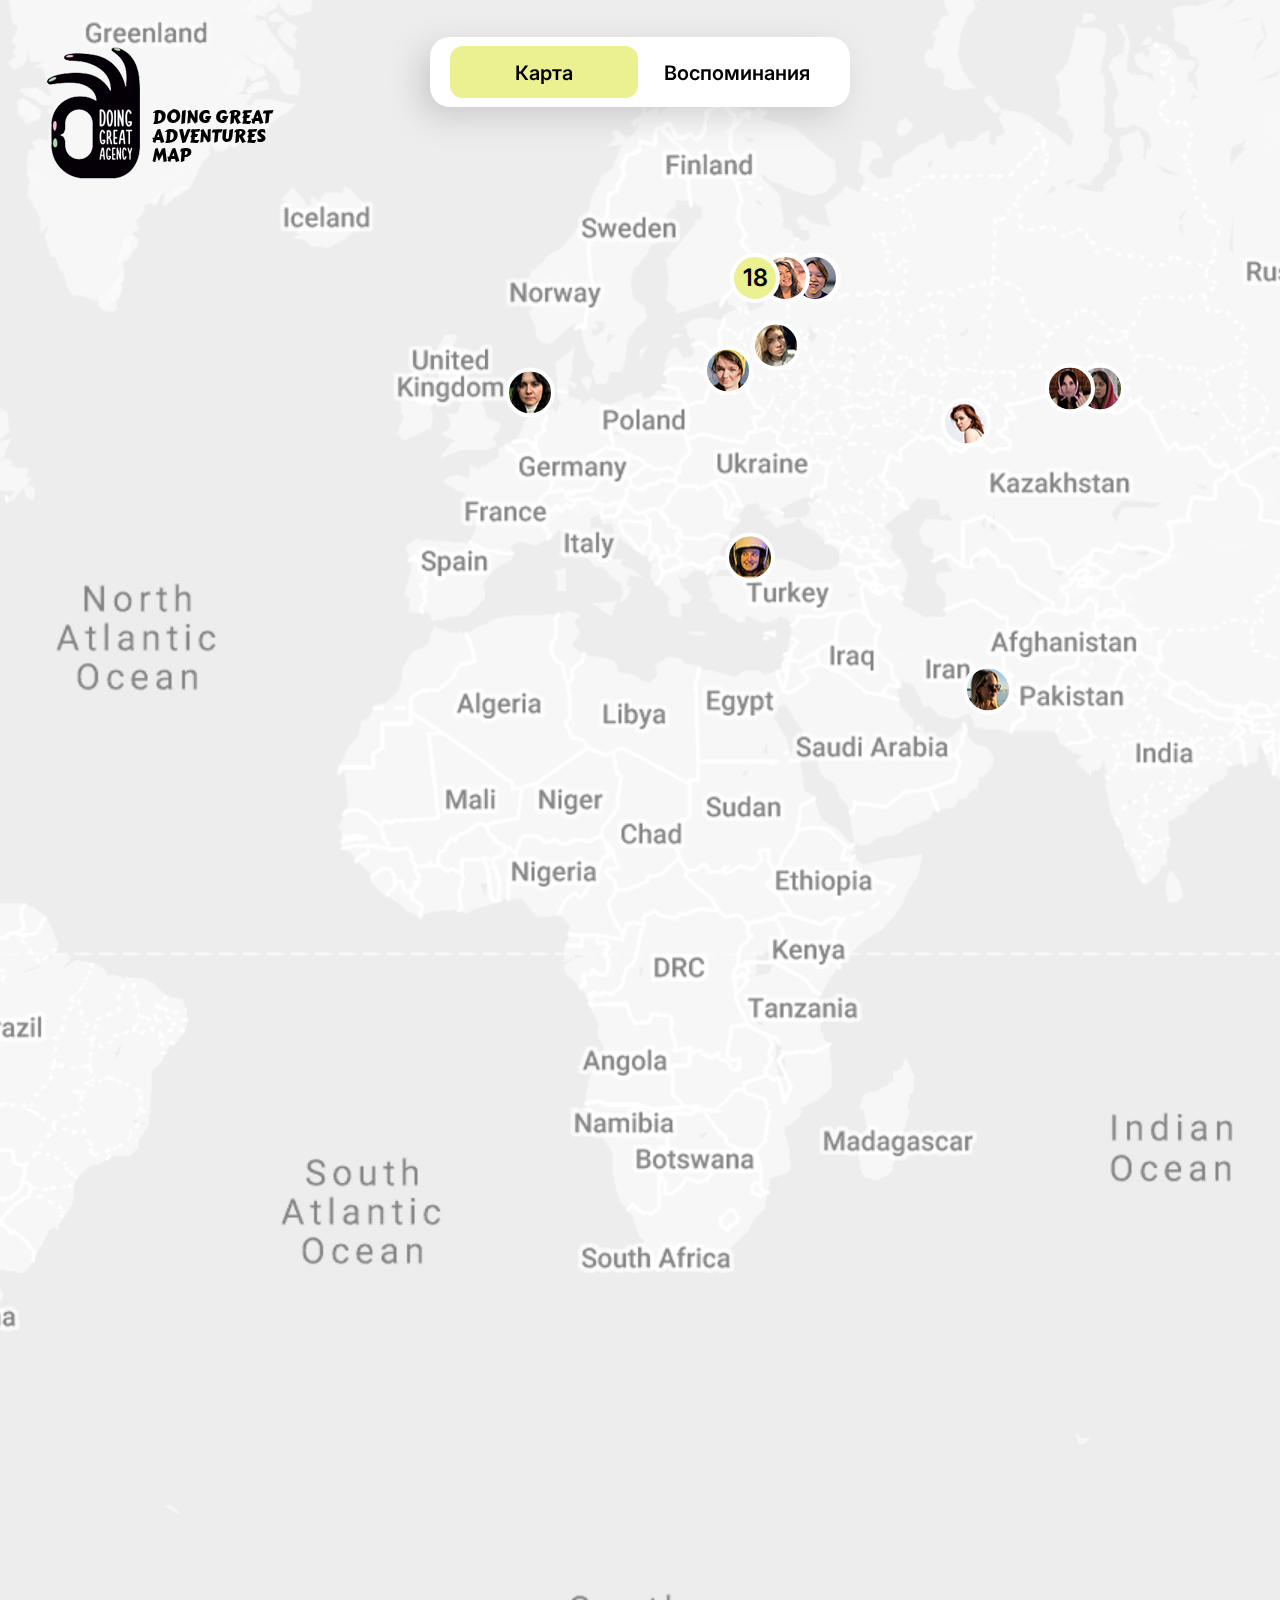
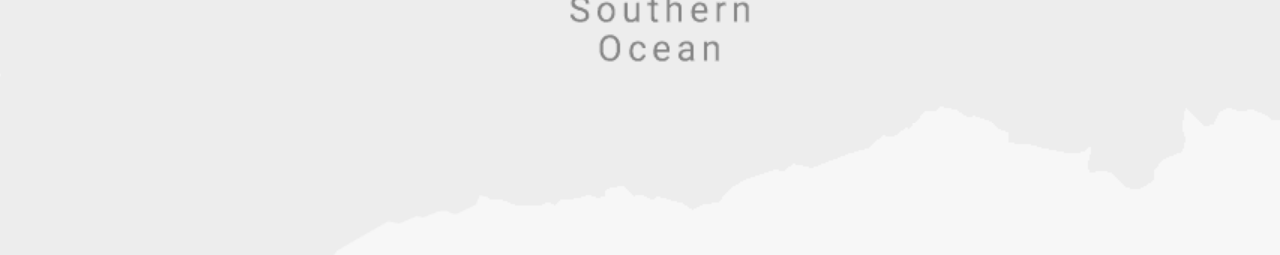
==== commit 37b5b589: "new audios n logo" ====
--- a/index.html
+++ b/index.html
@@ -181,7 +181,7 @@
   <div class="rect-bigger">
     <!-- ряды фото -->
     <div class="row-1"><div id="tp" class="ph tp selected" onclick="replaceBio('biotp', '#biotp', '#tp', 'playTp', 'audio/t-p.ogg')"></div><div id="az" class="ph az collapsed" onclick="replaceBio('bioaz', '#bioaz', '#az', 'playAz', 'audio/a-z.ogg')"></div><div id="lp" class="ph lp collapsed" onclick="replaceBio('biolp', '#biolp', '#lp', 'playLp', 'audio/l-p.ogg')"></div><div id="kv" class="ph kv collapsed" onclick="replaceBio('biokv', '#biokv', '#kv', 'playKv', 'audio/kv.ogg')"></div><div id="tk" class="ph tk collapsed" onclick="replaceBio('biotk', '#biotk', '#tk', 'playTk','audio/tk.m4a')"></div><div id="ak" class="ph collapsed ak" onclick="replaceBio('bioak', '#bioak', '#ak', 'playAk','audio/ak.m4a')"></div><div id="mch" class="ph collapsed mch" onclick="replaceBio('biomch', '#biomch', '#mch', 'playMch', 'audio/mch.m4a')"></div><div id="vf" class="ph collapsed vf" onclick="replaceBio('biovf', '#biovf', '#vf', 'playVf','audio/vf.m4a')"></div><div id="na" class="ph collapsed na" onclick="replaceBio('biona', '#biona', '#na', 'playNa','audio/na.m4a')"></div></div>
-    <div class="row-2"><div id="me" class="ph collapsed me" onclick="replaceBio('biome', '#biome', '#me', 'playMe','audio/me.m4a')"></div><div id="ap" class="ph collapsed ap" onclick="replaceBio('bioap', '#bioap', '#ap', 'playAp','audio/ap.m4a')"></div><div id="pe" class="ph collapsed pe" onclick="replaceBio('biope', '#biope', '#pe', 'playPe','audio/pe.ogg')"></div><div id="asm" class="ph collapsed asm" onclick="replaceBio('bioasm', '#bioasm', '#asm', 'playAsm','audio/asm.m4a')"></div><div id="sp" class="ph collapsed sp" onclick="replaceBio('biosp', '#biosp', '#sp', 'playSp','audio/sp.ogg')"></div><div id="lf" class="ph collapsed lf" onclick="replaceBio('biolf', '#biolf', '#lf', 'playLf','audio/lf.wav')"></div><div id="av" class="ph collapsed av" onclick="replaceBio('bioav', '#bioav', '#av', 'playAv','audio/audio2.mp3')"></div><div id="lb" class="ph collapsed lb" onclick="replaceBio('biolb', '#biolb', '#lb', 'playLb','audio/lb.ogg')"></div><div id="office" class="ph collapsed office" onclick="replaceBio('biooffice', '#biooffice', '#office', 'playOffice','audio/office.mp3')"></div></div>
+    <div class="row-2"><div id="me" class="ph collapsed me" onclick="replaceBio('biome', '#biome', '#me', 'playMe','audio/me.m4a')"></div><div id="ap" class="ph collapsed ap" onclick="replaceBio('bioap', '#bioap', '#ap', 'playAp','audio/ap.m4a')"></div><div id="pe" class="ph collapsed pe" onclick="replaceBio('biope', '#biope', '#pe', 'playPe','audio/pe.ogg')"></div><div id="asm" class="ph collapsed asm" onclick="replaceBio('bioasm', '#bioasm', '#asm', 'playAsm','audio/asm.m4a')"></div><div id="sp" class="ph collapsed sp" onclick="replaceBio('biosp', '#biosp', '#sp', 'playSp','audio/sp.ogg')"></div><div id="lf" class="ph collapsed lf" onclick="replaceBio('biolf', '#biolf', '#lf', 'playLf','audio/lf.wav')"></div><div id="av" class="ph collapsed av" onclick="replaceBio('bioav', '#bioav', '#av', 'playAv','audio/av.ogg')"></div><div id="lb" class="ph collapsed lb" onclick="replaceBio('biolb', '#biolb', '#lb', 'playLb','audio/lb.ogg')"></div><div id="office" class="ph collapsed office" onclick="replaceBio('biooffice', '#biooffice', '#office', 'playOffice','audio/office.mp3')"></div></div>
     
 	
     <!-- карточки с био  -->
@@ -308,7 +308,7 @@
 <div id="photo-bigger" class="photo-bigger phav"></div>
 <p class="name">Алёна Внутских</p>
 <div class="loc"><img src="img/geo.png" alt=""><p>Россия, Санкт-Петербург, Васильевский остров</p></div>
-<div class="player"><img id="playAv" class="playAv pause playerspb" onclick = "playpressedSpb('audio/audio2.mp3', 'playAv', 'av', 'inAv', '16s')" src="img/play.png" alt=""><div class="audio-progress"><div id="inAv" class="inner"></div></div></div>
+<div class="player"><img id="playAv" class="playAv pause playerspb" onclick = "playpressedSpb('audio/av.ogg', 'playAv', 'av', 'inAv', '12s')" src="img/play.png" alt=""><div class="audio-progress"><div id="inAv" class="inner"></div></div></div>
 </div>
 
 
@@ -363,14 +363,14 @@
   
   <!-- loc 11: dubai -->
   
-  <div id='tag-dub' class="geotag tag-dub" onclick = "tagpressed('#tag-dub', 'playDub', '.dub', 'dub', 'tag-dub','audio/v-m.m4a')"></div>
+  <div id='tag-dub' class="geotag tag-dub" onclick = "tagpressed('#tag-dub', 'playDub', '.dub', 'dub', 'tag-dub','audio/st.ogg')"></div>
   
   <div id="dub" class="card-base dub hide">
   
   <div class="rect-big">
 	<p class="name">Саша Турчик</p>
 	<div class="loc"><img src="img/geo.png" alt=""><p>ОАЭ, Дубай</p></div>
-	<div class="player"><img id="playDub" class="playDub" onclick = "playpressed('audio/v-m.m4a', 'playDub', 'tag-dub', 'indub', '16s')" src="img/play.png" alt=""><div class="audio-progress"><div id="indub" class="inner"></div></div></div>
+	<div class="player"><img id="playDub" class="playDub" onclick = "playpressed('audio/v-m.m4a', 'playDub', 'tag-dub', 'indub', '12s')" src="img/play.png" alt=""><div class="audio-progress"><div id="indub" class="inner"></div></div></div>
   </div>  
   <div class="photo"></div> 
   <div id = "close-fin" class="close" onclick = "closepressed('.dub', 'tag-dub', '#tag-dub', 'indub')"></div> 
--- a/css/styles.css
+++ b/css/styles.css
@@ -142,10 +142,10 @@
   /* DGA Adventure map */
 
 position: absolute;
-width: 106px;
+width: 121px;
 height: 57px;
 left: 105px;
-top: 50px;
+top: 61px;
 display: inline-block;
 z-index: 3;
 font-family: 'Carter One';
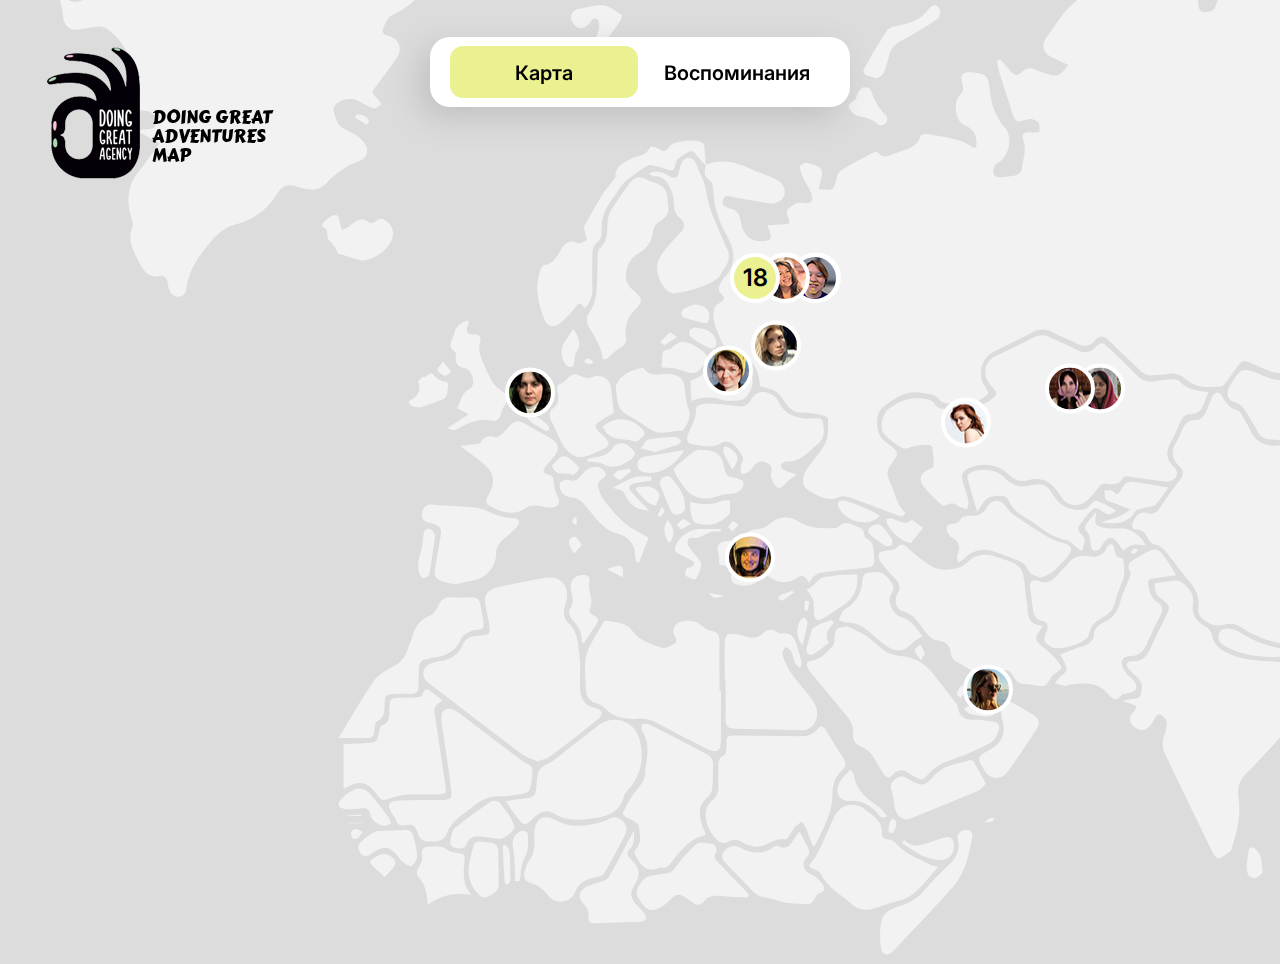
==== commit b49c34f6: "favicon n map" ====
--- a/index.html
+++ b/index.html
@@ -11,6 +11,7 @@
   <link href='https://fonts.googleapis.com/css?family=Carter One' rel='stylesheet'>
     <link rel="stylesheet" href="css/styles.css">
     <link rel="stylesheet" href="css/lightbox.min.css">
+    <link rel="shortcut icon" href="/img/favicon.ico" />
 </head>
 <body id="body">
 
@@ -42,7 +43,558 @@
 
 <div class="main">
 	<!-- map -->
-<div class="svg-div"><img src="/img/map1.png" alt=""></div>
+  <div class="svg-div"> 
+    <?xml version="1.0" encoding="utf-8"?>
+    <!-- Generator: Adobe Illustrator 25.2.3, SVG Export Plug-In . SVG Version: 6.00 Build 0)  -->
+    <svg version="1.1" id="Слой_1" xmlns="http://www.w3.org/2000/svg" xmlns:xlink="http://www.w3.org/1999/xlink" x="0px" y="0px"
+       viewBox="0 0 1920 1080" style="enable-background:new 0 0 1920 1080;" xml:space="preserve">
+    <style type="text/css">
+      .st0{fill:#F2F2F2;}
+      .st1{fill:#DA49E2;}
+      .st2{fill:#2EFF98;}
+    </style>
+    <g id="map">
+      <g id="sFFT8b.tif">
+        <path class="st0" d="M705.7,284.8c15.6-6,30.1-3.2,44.6,3.9c8,3.9,16.8,6.4,24.9,10.2c9.6,4.6,12.7,14.3,6.4,20.6
+          c-2.9,2.7-6.8,4-10.6,3.9c-12.1-1.4-24.1-3.9-36.1-5.8c-4.1-0.7-9.7-3.8-11.8,1.8c-2.6,6.8,4,8.2,8.4,9.4c8.1,2.4,8.6,9,9.8,15.3
+          c2.1,11.5,9.8,17.8,21.1,17.2c8.7-0.5,10.2-3.3,6.5-11.8c-0.5-1.1-0.8-2.2-1.6-4.2l21.5-1.2c2.3-5.7-5.4-10.2,0-15.5
+          c4-3.9,7.6-6.7,13.8-5.7c9.3,1.5,11.6-1.9,8.1-10.9c-1.5-3.4-3.2-6.7-5.2-9.8c-1.1-1.7-2-3.6-2.8-5.4c-1.1-3.6-3.9-9.1-2.4-10.9
+          c4.4-5.4,10.4-1.9,15.8-0.2c5.4,1.7,6.8,5.7,5.7,10.6c-0.9,4.2-2.2,8.4-3.3,12.7c15.1,1.7,15.3,1.4,18.1-11.1
+          c0.8-3.4,3-6.4,5.8-8.3c9.3-5.8,19.1-10.9,28.8-16.1c2-1.1,5.8-2,6.6-1.1c5.8,7.1,11.8,3,17.7,0.8c9.6-3.7,21-4.6,25-17.2
+          c0.5-1.4,5.9-2.3,8.7-1.7c15,3.2,31,3.6,44.2,13.4c0.5,0.4,1.5-0.2,2.8-0.3c0.9-9.9-0.7-17.8-11.8-22.2
+          c-8.9-3.6-11.7-22.6-4.9-29.6c3.5-3.6,4.6-6.3,2.9-11.6c-3-9.5,0.5-12.5,10.7-11.5c12.5,1.2,15.2,3.2,16.4,15.2
+          c1.5,14.9,5.1,28.4,15.5,40.1c8,9.1,4.3,27-5.7,34.4c-1.7,1.2-4,2.1-4.8,3.7c-1.2,2.4-1.6,5.2-1.1,7.8c1.1,2,3.2,3.3,5.5,3.6
+          c6.1-0.3,12.2-1.1,18.1-2.4c2.2-0.8,3.9-2.7,4.6-4.9c0.8-9.6,5.4-18.8,1.9-28.8c-2.7-7.7,0-9.8,8.5-8.7c2.6,0.1,5.1-0.2,7.6-0.6
+          c-0.3-3.1,0.4-7-1.2-9.3c-2-2.3-5-3.6-8.1-3.6c-4.6,0-10.9,3.8-13.4,1.9c-3.6-2.7-4.8-9-6.5-14c-3.9-11.6-7.7-23.2-11.2-35
+          c-0.9-3.7-1.7-7.4-2.2-11.2l3-1.5c3.3,3.7,6.8,7.4,9.9,11.3c3.6,4.6,7.4,6.7,12,1.6c4.2-4.6,9-4.7,14.3-2.2c3,1.3,6.1,2.4,9.2,3.3
+          c12.1,4.2,13.7,3.6,22.9-8.3c-5.3-2.4-10.4-4.7-15.5-7.1c-8.9-4.1-12.3-11.6-6.6-19.7c9.5-13.7,18-28,31.6-38.6
+          c21.1-16.5,43.7-31.1,67.5-43.4c5.2-2.7,11.2-4.6,6.4-13.6c-1.5-2.7,3.7-9.8,7-14c0.6-0.8,7.7,1.6,9.8,4.2c6.6,8,14,8.7,22.8,4.6
+          c3-1.4,6.5-1.7,9.3-3.2c11.4-6.1,22.2-2.3,33,1.4c2.2,0.8,4.1,2.4,5.2,4.6c3.6,8,0,21.6-6.9,27.7c-9.5,8.4-19,16.7-28.7,25
+          c-3.6,3.1-6.1,6.5-4.9,11.6c0.8,3.6,1.4,7.7,6.3,7.6c4.4-0.2,8.9,0.2,10.9-5.7c5.2-16.2,16.4-25.3,33.5-27.6
+          c10.1-1.1,20.2-2.9,30.1-5.2c6.8-1.7,11.5-0.8,16.5,4.2c6.5,6.3,15.6,6,20.9-1c2-2.6,1.5-7.5,1.1-11.3c-1.1-9.8-0.8-10.7,9.3-10.5
+          c10.5,0.2,20.9,1.2,32.9,2c-2,4.9-3,7.9-4.2,10.7c-4.3,9.6-4.4,10,5.5,12.1c10.4,2.1,20.9,3.6,31.3,5.7c6.5,1.3,8.7-1.5,7.4-7.2
+          c-1.7-6.7,0.8-8.5,7.1-9c11.8-1.1,23.5-2.7,35.2-4.5c8.2-1.1,11.1-7.9,6.7-15c-5.5-8.7-2.9-16.5,7.1-18.8
+          c13.4-3.4,27.1-6,40.8-7.7c8.3-0.8,17,1.3,25.3,2.8c10.4,1.9,20.8,4.3,31,7.1c5.8,1.6,10.6,0.9,14-4.1
+          c11.3-17,28.4-10.4,43.6-10.3c2.4,0,5.5,5.2,7.4,8.6c5.4,9.1,5.2,9.3,15.3,5.5c10.7-4,21.5-7.9,31.9-12.7c7.7-3.6,14.5-4.1,22.1,0
+          c3.9,1.8,8,3.3,12.3,4.6c4.7-14.7,4.7-14.7-10.3-25.3c4.2-2.4,7.6-5.4,11.4-6.1c18.4-3.6,36.8-6.8,55.4-9.5
+          c4.9-0.3,9.7,0.5,14.3,2.3c9.8,3,19.4,6.5,29,9.8c13.8,4.7,28.8,7.4,37.1,23.9c2.5-3.3,4.8-6.7,6.8-10.2c2.6-5.4,6.1-7.4,11.8-4.9
+          c1.5,0.6,3.1,0.9,4.6,1.5c6,2.4,11.9,5.1,17.8,7.6c-2.8,5.2-5.2,10.6-8.5,15.5c-2.7,3-2.4,7.4,0.5,10.1l0,0l0,0
+          c0.2,0.2,0.5,0.4,0.8,0.6c1.2,1.1,2.3,2.3,3.4,3.5c2.7,3,6,5.4,4,10.5c-2.3,6-7.1,4.6-11.3,4.6c-13.4,0-25.8-4.2-37.6-9.8
+          c-3.4-1.6-6-5.3-8.7-8.2c-2.2-2.3-3.9-6-7.8-3.1c-3.2,2.4-6.8,4.9-4.9,10c1.1,3.5,2.6,6.8,4.2,10.2c3.2,5.7,2.9,10.2-1.7,15.5
+          c-6,6.9-5.7,7.4,1.4,13.4c8.3,7,15.9,15.3,27.7,17.2c2.7,1,4.9,3.3,5.7,6.1c1,4.6-2.9,4.6-6.4,4.9c-8.7,0.5-16.5,5.8-20.3,13.7
+          c-4.6,8.1-8.8,16.5-12.5,25c-2.9,8.6-5.2,17.2-7.1,26c-5.2-0.3-10.4-0.2-15.6,0.2c-2.7,0.6-4.9,2.4-6.1,4.9
+          c-1.4,8.4-7.7,9.6-14.1,11.3c-14,3.7-14,3.8-12.8,18.4c0.4,4.5,1.4,8.9,1.7,13.4c0.5,7.1,0.7,11.8,10,15c7.1,2.4,11.4,13,16.8,20
+          c0.4,1.1,0.2,2.5-0.7,3.4c-7.1,6.9-2.7,13.4,0.5,20c2.2,4.6,3.9,8.6-0.8,13.3c-2.4,3.1-3.8,7-3.9,11c-0.9,12.3-1,24.5-1.7,36.8
+          c-0.6,2.7-1.5,5.2-2.9,7.5c-2.3-1.4-5.3-2.1-6.7-4.1c-13.8-19.7-27.4-39.7-41-59.5c-0.8-0.9-1.4-2-1.6-3.3
+          c0.6-15-3.9-30.1,1.6-44.8c5.2-13.7,10.8-27.3,16.5-40.8c3.4-7.4,4.7-15.7,3.6-23.8c-0.6-6.1-0.6-12.2,0-18.3
+          c0.2-3.4,3.4-7.1-2.4-8.8c-6.4-1.9-13.1,0-14.4,4.9c-0.8,3.3-1.3,7.7,0.3,10.4c4.6,8,1.6,14-3.1,20.2c-4.9,6.5-11.6,5.7-15-1.9
+          c-1.5-3.3-1.8-7.2-3.6-10.3c-0.7-1.3-4.9-2.3-5.5-1.6c-4.6,4.9-10.1,9.8-12.7,15.8c-3.7,8.5-5.2,18-7.9,27
+          c-1.6,5.4-0.4,8.6,5.3,9.9c2.4,0.5,5.5,0.9,6.7,2.4c0.8,2.1,0.8,4.5,0,6.7c-8.6,0.7-11.8,8.1-17.3,12.7c-1.9,1.2-3.9,2.1-6,2.8
+          c-0.5-1.8-1.7-3.9-1.1-5.5c1.8-5.6-1.4-6.8-5.6-6.5c-5.5,0.5-12.3,0.2-16.4,3.1c-13.1,9.1-27.9,13.2-42.9,17.5
+          c-7.7,2.2-11.7,5.6-12.3,14.1c-0.8,11.8-3.2,23.4-4.9,35.1c-1.4,11.3-4.8,22.3-9.8,32.6c-3.9,7.6-3.3,8.1,4.7,11.5
+          c4.2,1.7,8.3,3.3,12.5,4.9c4.2,1.6,6.7,2.9,9.8-2.7c3.6-6.5,8-5.7,13.7-0.2c18.4,17.9,27.9,41,37,64.1c0.9,3.1,1.3,6.4,1.1,9.6
+          c0,9.4-0.5,18.8-0.2,28.2c0.7,20.3-7.8,38.2-14.2,56.6c-2.6,7.5-9.5,8.1-15.3,6.2c-5.8-1.9-9.8-1.1-13.1,3l-8.4-20.1
+          c-2.7-6.5-1.1-10.9,5.9-12.6c5.2-1.2,6.8-3.9,6.6-8.5c-0.5-13.9-1.1-27.7-1.9-41.6c-0.2-3.6-2.1-5.7-5.5-3.6
+          c-4.1,2.4-9.5,4.9-11.2,8.9c-3.4,8-9.6,8.4-14.9,5.5c-17.2-9.8-37-16-49.1-33.3c-2.4-3.3-6-5.9-7.7-9.4
+          c-9.9-19.7-27.5-19-45.4-17.3c-12.1,1.1-16.6,9.3-11.5,20.4c3.6,7.9,6.8,15.5,4.6,24.5c-2,8.4-4.2,11.5-12.8,11.4
+          c-8.1-0.2-16.3-1-24.4-2.3c-6.1-1.3-12.4,0.8-16.5,5.5c-5,5.6-9.4,12.6-19,11.3c-7.1-1-13.6-1.3-20.7-4.7
+          c-6.5-3.2-16.4,0.2-24.7,0.9c-1.9,0.2-3.5,2.1-5.4,2.7c-6.8,2.3-11.7,0.8-15.3-5.7c-7.6-13.4-22.1-12.1-33.8-16.4
+          c-4,4.3-7.7,9-11,14c-0.8,1.3,2.4,5.1,4,7.6c1,1.2,2.1,2.3,3.4,3.2c-5.8,11.3-13.9,12.6-24.8,8.5c-5.7-2.2-11.2-4.9-16.9-7.2
+          c-9.4-3.9-9.5-3.9-16,4.7c-3.2,4.2-6.1,8.7-9.4,12.8c-1.7,2.2-3.9,5.4-6.1,5.5c-11.8,0.7-24.2,1.9-33.7-6.6
+          c-6.1-5.5-11.8-7.7-19.8-5.8c-4.2,1.1-9,0.6-13.4,1.1c-5.3,0.6-10.6-1.4-14.3-5.4c-9.9-9.8-20.3-19-30.1-28.8
+          c-4.9-4.9-9.5-6.8-14.3-0.8c-5.8,7.5-12.1,6.3-19.4,2.6c-7.3-3.7-15.1-6.3-22.1-10.2c-6.7-4.2-15.1-4.2-21.8,0
+          c-12.9,7-26.4,13-39.5,19.7c-10.5,5.2-14.7,22.3-8.4,32.3c6.1,9.4,5.8,9-3.6,15c-11.9,7.6-24.3,4.9-36.8,2.8
+          c-1.6-0.3-3-1.1-3.9-2.4c-4-6.8-10.9-5.8-17.2-7.2c-16.5-3.4-28.3,5.7-39.8,14.7c-8.1,6.5-6.9,26.3,1.1,32.9c1.3,1.1,2.7,2,3.9,3
+          c11.9,9,11.9,9,3.5,21c-5.9,8.4-3.9,10.7,0.5,21.3c3.9,9.6,5.6,19.9,14,27c-1.1,1.3-2.3,3.6-3.2,3.6c-2.8-0.5-5.5-1.3-8.1-2.4
+          c-14.5-5.5-29-11.1-43.6-16.2c-3.6-1.3-8.6-2.4-11.6-0.9c-11.6,5.7-20.8-1.1-29.7-5.8c-8.2-4.3-8.1-14.7-1.7-23.4
+          s13.7-16.1,17.9-25.3c3.2-6.8,2.3-15.7,2.4-23.8c0-1.3-4.2-3.3-6.6-3.7c-6.4-1.3-12.9-2-19.4-2.3c-6.1,0.2-11.9-3-15.2-8.2
+          c-10-14.2-10.2-14-26.9-18.2c0.2-17.5-11.6-32.9-28.6-37.2c-6.5-1.6-8.8-4.1-11-10.5c-2.8-8-7.5-15-6.8-24.2
+          c0.4-4.9,1-8.7,5.8-11.1c4-2,7.1-4.7,2.1-9.1c-3.8-3.4-3-7.2-0.7-11.1c0.7-1.4,1.6-2.9,2.6-4.2c13.7-13.9,12.3-28.5,3-44.2
+          c-4-7.1-7.3-14.6-9.6-22.5c-1.9-6.5-3-13.3-3.3-20c-0.4-4.9,0.2-9.3-4.9-12.7s-4-9.2-2.8-14.4L705.7,284.8z"/>
+        <path class="st0" d="M1571.9,713.7c9.8,1.3,11.5,7.4,11.2,15.1c-1.1,19.9-4.7,38.7-18.4,54.3c-2,2-3.8,4.2-5.5,6.6
+          c-8.4,13.2-21.6,22.6-36.8,26.2c-6.8,1.4-12.8,5.6-16.6,11.5c-2.4,4-5.8,4.4-8.3-0.5c-3.3-6.8-8.7-7-14.4-4.4
+          c-5.3,2.4-9,1.4-12.8-3c-5.8-6.6-10.8-14.4-21.8-13.4c-11.4,1.3-22.1,6.3-30.4,14.3c-8,7.1-15.4,5.9-18.2-4.3
+          c-1.1-4.3-4.3-7.9-8.5-9.5c-10.8-5.2-12.7-10.6-8.6-21.5c1.5-4,4.4-9.3,3-12.4c-2.9-6.5-7.9-12.3-12.5-17.8
+          c-3-3.6-7.2-6.1-10.5-9.5c-4.1-4.8-11.2-5.8-16.5-2.4c-4.7,2.5-9.2,5.4-13.4,8.6c-26,19.4-52.7,15-79.8,2.7
+          c-3.3-1.7-6.5-3.5-9.5-5.6c-6-3.9-12-6.3-19.7-3.9c-6.5,2-12.7,0-18.4-3.9c-4.9-3.3-7.9-7.1-7.1-13.1c1.5-11.1-3.1-19.7-10.2-27.6
+          c-6.7-7.7-12.7-16-18.9-24.1c-4-5.2-7.8-10.3-15-11.8c-2.6-0.9-4.7-2.9-5.9-5.3c-2.4-4.9-4.9-9-11.5-9.4c-5.2-0.3-5.6-4.5-3.7-8.1
+          c2.9-5.5,6.1-10.9,14.2-8.2c5.4,1.8,9.3-0.8,12.3-5.4c6.5-9.4,13.1-18.7,20.1-27.8c3.9-5.1,4.3-9.7-0.4-13.9
+          c-8.7-7.7-8.3-15.9-2.6-24.9c1.7-2.8,3-5.8,4.2-8.9c2.9-7.1,6-13.2,15.7-12.3c2.4,0.3,6.5-3.1,8-5.8c3-5.3,4.6-11.4,7.1-16.8
+          c3-6.2,7.5-6.8,10.5-0.9c3.4,6.8,7.4,11.5,15.2,14c3.7,1.2,5.7,7.6,8.4,11.7c1.2,1.6,2.3,3.4,3.1,5.2c5.5,14.3,16,19.7,30.9,17.8
+          c3.3-0.2,6.5-0.1,9.8,0.2c5.8-0.3,11.2,3.3,13.1,8.9c4.8,11,23.3,17.2,34.2,12.3c3-1.4,5.9-2.8,8.7-4.5c4.1-3,9.8-2.7,13.6,0.8
+          c11.8,10.1,24.8,5.5,37.1,2.3c8.6-2.7,16.8-6.3,24.7-10.7c3.9-2.1,7.4-5,10.1-8.5c7-8.6,13.4-17.5,20.1-26.3
+          c3.7-4.9,7.2-9.4,13.7-11.5c3.4-1.1,5.8-6.1,7.9-9.8c3.1-5.7,4.9-11.7,13.3-12.3c5.4-0.5,5.9-7.7,0.8-11
+          c-6.8-4.3-13.7-9.3-22.6-4.2c-3.9,2.2-8.7,4.3-10.9-2.4s0.4-14,5.8-16c5.4-2,12.5-2,13.7-8.7c1.3-8.3,1.7-16.8,1.1-25.1
+          c-0.2-3.8-3.2-7.4-4.6-11.3c-2.3-6.5,0-10.6,6.8-11.2c8.6-0.5,17.2-0.5,25.7,0.2c2.4,0.5,4.5,1.8,6.1,3.6c2,2,3.9,4.2,5.5,6.5
+          c14.6,22.5,36.1,36.1,59.5,47.3c3.6,1.7,7.5,2.8,11.5,3.4c6.2,1,11.2-0.5,13.1-7.7c0.6-2.2,3.5-3.7,5.3-5.6
+          c1.3,2.3,2.3,4.8,2.9,7.4c0.5,7.4,0.2,14.7,0.5,22.1c0.2,6.1,0.2,11.6-8,12.4c-2,0.9-3.6,2.8-3.9,5.1c0.4,5.5,1.2,11.1,2.4,16.5
+          c0.4,1.9,2,3.6,2.7,5.5c2.4,7.7-4.6,11.5-7.4,17.2c-2.7,5.6-1.1,12.6-10.9,14c-8.8,1.2-14.7,9.6-15.9,18.1
+          c-1.4,10.2-9.8,13.3-15.3,19.4c-0.5,0.5-4.9-1.1-5.3-2.3c-0.5-3.6-0.8-7.3-0.6-10.9c-0.5-7.5-6.4-11.1-12.3-6.8
+          c-11,7.7-16.2,19.4-18.4,32c-1.1,6.6,13.5,19,20.4,17.9c2.5-0.9,4.6-2.7,6-4.9c4.2-6,12-8.5,19-6.1c4.1,1.6,4.6,4.5,1.6,7.5
+          c-1.7,1.7-4.2,2.6-6.1,4.1c-12.8,10.8-13.4,24.9-1.7,36.8c5.5,5.5,11,11,16.4,16.5C1579.2,695.2,1579.7,699.2,1571.9,713.7z"/>
+        <path class="st0" d="M372,109.2c4.3-4.7,8.9-9.2,13.8-13.2c4.2-3,9-5,14-6c7.2-1.4,14.6-2.1,21.9-2.2c3.9-0.4,8,0.4,11.5,2
+          c6.8,4,7.1,8.3,1,13.3c-13.7,11.4-25.4,25.3-42.6,32.4c-3.9,1.6-6,8-8.2,12.5c-2,4.1-0.3,6.5,4.6,7.7c11.4,2.9,15.2,13.2,8.5,22.7
+          s-13.7,18.4-20.3,27.6c-5.2,7.2-4.9,7.2,2,13.3c1.4,1.7,2.4,3.5,3.2,5.5c-2.7,1.3-5.8,4.2-7.7,3.6c-5.3-2.1-10.4-4.6-15.3-7.5
+          c-7.7-3.9-19-1.5-23.9,5.3c-1,1.2-1.4,2.8-1.1,4.4c2.8,7.8,3.7,16.6,14,19.8c5.7,2.2,10.8,5.6,15,10c7.4,7.1,6.1,17.4-3.3,20.7
+          c-12.6,4.8-23.8,12.4-32.9,22.5c-8.3,8.5-19.7,6.4-28.8,3.2c-9.8-3.4-15.3-1.1-20.1,6.8c-9.3,15.6-24.5,26.7-42.1,31
+          c-10.6,2.9-18.2,9.6-25.3,18.1c-11.2,13.4-20.7,27-23.4,44.8c-0.7,4.2-1.6,9-7.9,9.2c-6.3,0.2-8.5-4-10-8.9
+          c-0.8-2.7-0.6-5.8-1.8-8.3c-0.8-1.7-3.6-4-4.9-3.7c-15.6,3.9-20.2-8.7-25-18c-4.6-9-9.3-19-4.5-30.4c1.4-3.4-0.8-8.7-2-12.9
+          c-3.9-15-2.4-28.8,7.2-41.4c7.4-9.6,14.5-19.7,22.1-29.7c-7.4-4.1-13.7-7.7-20-11.2l0.9-2.4c1.8-0.2,3.7-0.5,5.6-0.6
+          c4.5-0.3,9.5,0.3,9.8-6.4c0.5-5.5-3.2-10.7-8.7-11.8c-4.6-0.8-9.3-1.1-13.9-1.1c0.2-2.1,0.8-4.2,1.7-6.2
+          c7.6-10.7,4.9-20.9,0.6-32.2c-5.1-14.1-11.4-26.8-22.2-37.4c-5.8-5.7-11.2-9-19.4-7c-3.9,0.9-8,1-12,2
+          c-11.7,2.9-19.2-3.1-19.1-15.2c-0.3-2.7-0.9-5.3-1.7-7.9c-0.6-2.4-1.1-4.9-1.6-7.4c2.6,0.3,5.7-0.2,7.7,1c8.3,5.1,15,0.7,21.6-3.2
+          c1.7-1,3.6-4.5,3.1-5.6c-1.3-2.3-3.5-3.9-6.1-4.6c-3.3-0.2-6.5,0.2-9.6,1.3c-6.8,1.7-11.2-1.9-14.2-7c-1.1-2.8-0.8-5.9,0.6-8.5
+          c0.7-1.3,5.3-2,6.9-1.1c9.1,5.8,17.5,0.8,25.9-1.1c5.2-1.1,4.4-6.1,4.4-10.2c0-9.8,4.9-14.5,14.7-13.7c3.3,0.2,6.5,1.1,9.6,1.4
+          c3.9,0.4,7.2-0.2,8.2-5.1c1.8-9,9.8-11.1,16.8-11.5c8.1-0.2,16.3,0.8,24.2,2.9c2.4,0.5,5.2,3.9,6.4,6.7c3,7.2,7.8,9.5,15.3,9.3
+          c6.8-0.2,10.5-2.8,11.7-9.8c0.2-1.3,4.9-3.3,6.5-2.7c5.8,2.4,12.1,4.9,16.6,9.1c9.8,9,9.3,9.5,19.8,1.5c2.4-1.9,4.6-4.2,7.9-7.1
+          c-4.8-2.2-8.4-3.7-12-5.6c-4.2-2.1-3.6-5.2-0.7-7.8c3.7-3.4,10-1.4,14.4,1.3c6.6,3.6,13.6,6.6,20.8,9c0.9,0.3,3.9-1.8,4-3
+          c0.5-8.1,6.5-9.1,12.3-8.8c11.8,0.5,23.5,1.6,35.1,3c6.8,0.8,13.6,3.3,20.4,3.8c10.9,0.8,16.5,7.2,21.3,18.4l-25,0.4
+          c-4.1,0-8.2,0.5-12.3,0.2c-10.7-0.9-16.8,4.2-19.9,15.4c6.7,0.4,13.4,0.3,20.1-0.2c6.8-1,12.7-1,17.9,4.4c3.4,3.4,6.5,2.4,8.8-1.5
+          c1-1.7,2-4.4,3.5-4.9c3.3-0.7,6.7-0.9,10.1-0.8c0.4,2.6,0.4,5.2,0,7.7c-1.8,5.4-4.3,10.5-6.5,15.7L372,109.2z"/>
+        <path class="st0" d="M1208.5,512.1c-2.7,6.6-4.4,12.5-7.6,17.5c-2.2,2.7-5.4,4.2-8.9,4.3c-6.5,0-9.6,2.9-11.8,8.3
+          c-2.5,6.5-5.5,12.7-8.8,18.9c-5.5,9.5-6.3,17.7,2.4,26c4.9,4.7,4,9.8-1.4,13.1c-2.4,1.2-5.1,1.7-7.7,1.3c-11.4-1.3-22.6-3-34-4.4
+          c-2.4-0.3-6.5-1-7,0c-4.6,9.3-12.3,7-20,6.4c-1.2-0.1-2.9,1.3-3.9,2.4c-3.6,4.2-6.8,8.7-10.5,12.7c-8.9,9.3-21.9,8.9-28.5-2.3
+          c-8-13.4-17.2-20.6-33.5-15.9c-7.4,2.1-13.9-0.8-19.7-6.8c-9.5-9.8-26.2-11.2-38.5-5.5c-6.7,3-8.1,7.4-6.3,13.7
+          c1.7,6.3,4.2,12.4,5.6,18.7c0.6,2.7-0.8,5.9-1.4,8.9c-2.4-0.9-4.9-1.7-7.4-2.7c-2.4-1.1-4.9-3.4-7.4-3.5c-3.3,0-8.1,3.4-9.6,2.2
+          c-7.1-5.8-13.6-12.3-19.3-19.5c-4.9-6.3-3-12,4.2-15.8c3-1.5,6.5-1.7,6.3-6.1c-0.2-5.7-0.7-11.3-1.5-16.9
+          c-0.2-1.1-3.3-2.4-5.1-2.4c-3.6,0-7.3,0.4-10.9,1.1c-4.7,0.8-10.4,3.9-13.9,2.3c-6.9-3.5-13.1-8.3-18.2-14
+          c-5.2-5.5-1.8-20.5,4.3-25c10.1-7.7,20.8-12.5,34-10.5c5.1,0.8,9.6,1.1,12.6,5.9c1.1,1.7,2.7,3,4.6,3.7c19.7,4,38.1,2.3,54.3-10.9
+          c3-2.4,2.7-4.7,0.6-7.4c-2-2.7-3.7-4.4-5.4-6.7c-7.1-9.3-4.6-21.3,5.7-26.6c12.7-6.5,25.7-12.5,38.4-19.1c5.5-3,12.1-3,17.5,0.2
+          c8.8,4.3,18,7.7,26.6,12.3c6.8,3.6,11.8,2.9,17.5-2.3c7-6.4,7.4-6,14.7,1.1c9.1,8.7,18.4,17.4,27.2,26.5c4.4,5,11.1,7.3,17.6,5.9
+          c5.2-1,10.5-1.6,15.8-1.9c3.1,0,7.4,0,9.1,2C1187.1,509.4,1197,510.9,1208.5,512.1z"/>
+        <path class="st0" d="M1123.4,821.1c2.2-0.8,4.4-1.4,6.7-1.9c4.2-0.7,9.5,0.6,10.9-5.5c1.4-6.1,1.7-11.4-3.3-15.9
+          c-3.1-2.7-6.1-5.5-8.8-8.5c-3.7-4.2-2.4-8.5,3.1-8.1c11.6,0.8,15.6-6.3,19.4-15c4.1-9.3,8.8-18.4,13.3-27.5
+          c5.9-12.3,6.7-11.7-3.7-20.2c-5.8-4.9-5.7-5.1-6.4-15.3c7.2-0.9,14.3-2.1,21.6-2.7c5.6-0.5,15.1,9,16.5,15.9
+          c0.5,2,0.5,4.1,0.3,6.1c-1.7,11.5,2.8,19.3,13.3,24.5c3.3,1.7,5.8,6.8,6.5,10.6c1.3,6.8,5.4,9.8,11,13.3
+          c18.5,11.2,39.2,9,59.4,11.7c8.7,1.1,6.5-6.1,7.4-9.6c7,1.9,13.2,3.9,19.7,5.2c3.1,0.6,7.4,0.8,9.5-0.9c2-1.7,1.5-5.7,2.2-8.7
+          c1.1-5.7,26.3-23.4,31.9-21.8c3,1,5.4,3.3,6.5,6.1c0.8,4.4,1.2,11.8-1.1,13.3c-12,7.4-11,18.9-12.3,30.2c-0.8,8-1.2,16.4-7.5,22.1
+          l-12.7-11.2c0.9-1.7,1.7-3.5,2.4-5.3c1.8-5.5-0.3-8.6-6.1-9.2c-6.8-0.8-13.7-1.1-19-6.8c-2-2.2-7.7-4.6-8.8-3.6
+          c-3.9,3.3-7.4,8-4.3,13.9c2.2,4.4,4.7,8.7,6.5,13.2c1.5,4.2,2.6,8.5,3.2,12.8c0.3,1.8-0.2,5.2-1.3,5.6
+          c-8.7,3.6-9.3,11.2-11.1,18.8c-0.8,3.3-4,6-6.5,8.7c-11.6,12.7-22.8,25.7-35.1,37.6c-6.8,6.1-9.8,15.4-8.1,24.4
+          c2.3,16.6-0.8,32.4-6.1,48c-0.6,2-0.7,4.6-2,5.7c-3.4,3.3-7.4,5.8-11.8,7.5c-1.3,0.4-5.1-4.3-6.6-7.4
+          c-15.6-31.9-30.9-63.7-46.4-95.8c-3.6-6.5-4-14.3-1.1-21.2c1.6-3.7,2.4-7.8,2-11.9c-0.5-3.1-2.4-5.8-5.2-7.4
+          c-4.2-1.8-6,2.2-7.8,5.5c-5.8,10.4-13.1,12.3-20.3,5.7c-4.1-3.7-4.6-8.5-1.3-12.3c6.5-7.5,6.2-8.3-3.8-10.8
+          C1126.2,822.7,1124.7,822,1123.4,821.1z"/>
+        <path class="st0" d="M1481.6,498.4c-3.2,3.4-7.1,6.5-9.3,10.2c-4.2,7.2-6.5,15.3-16.2,18.2c-3.9,1.1-6.4,7.1-9.4,10.9
+          c-2.7,3-5.2,6.4-7.4,9.8c-9.7,17.7-25.8,26.5-43.9,32.6c-12,4-23.9,6.1-34.8-2.9c-6.4-5.4-12-2.8-17.8,0.8
+          c-6.8,4.1-13.4,6.8-21.9,3.5c-6.8-2.7-12.7-4.7-14.7-12.7c-1.4-5.5-5.6-7.4-11.2-7.5c-8.1-0.3-16.2-1.7-24.4-1.9
+          c-5.8,0.2-11.2-3.2-13.4-8.6c-3.2-6.1-7-12-10.5-17.9c-3-4.9-5.8-9.1-12.3-10.9c-7.1-2-8.8-9.1-4.9-15.6
+          c12.1-19.7,12.3-19.7,33.9-10.7c16.8,7,21.6,5.8,34.1-7.4c4-4.2,4.6-7.4-0.5-10.8c-5-3.4-5.7-7.7-1.1-11.9c1.4-1.4,3.3-2,5.2-1.9
+          c9,3.3,19.2,3.8,25.2,13.2c6.8,10.5,15,12.3,25.8,6.1c8.5-4.9,15.9-5.8,24.5,0.4c9.3,6.7,30.4,3.9,38-5.2c7-8.3,15-10.4,25-8.7
+          c5.1,0.9,8.3,3.2,7.9,8.9c-0.2,2.4,0,4.9,0,7.4c0.2,10.9,5.2,14.7,15.6,10.8C1469.9,494.4,1476.1,492.2,1481.6,498.4z"/>
+        <path class="st0" d="M538.1,881.4c-5.5-2.3-11.2-3.6-15.6-6.8c-30.7-23.1-61.1-46.4-91.6-69.8c-2-1.4-3.9-3-5.4-4.9
+          c-4.6-6.7-1.4-14.4,6.5-16.8c2.3-0.8,4.7-1.4,7.1-1.9c10.9-1.1,19.2-6.1,23.7-16.5c3-7,8.4-8.7,15.7-9
+          c11.8-0.4,12.5-1.7,10.3-13.4c-0.9-4.9-2-9.6-2.9-14.3c-2.4-13.1,0.2-17.8,13.6-21.2c11.1-2.7,22.4-4.6,33.5-6.8
+          c3.6-0.7,7.2-1.4,10.9-2c18.7-3.4,26.7,9.8,21.6,25.7c-2.4,7.4-2.4,14.2,2.7,19.1c10.5,9.6,9.8,22.5,11.4,34.5
+          c1.2,9.3,0.2,18.7,0.3,28.2c0.2,10.9,2.7,19.7,15.6,22.7c7.9,1.8,8.3,6.4,1.6,11.7c-15.3,12.3-30.7,24.3-46.4,36.1
+          C547.4,878.5,542.8,879.5,538.1,881.4z"/>
+        <path class="st0" d="M847.5,746.5c6.1,2.6,12.1,5.5,17.8,8.8c5.1,3.5,9.8,7.4,14.2,11.6c6.5,6,13.7,8.4,22.8,9.4
+          c11.3,1.1,21.8,6.7,29.1,15.5c8.2,10.2,16.1,20.5,24.1,30.7c1.2,1.1,2,2.6,2.4,4.2c1.2,12.1,9.3,13.4,19.2,13.1
+          c4.9-0.2,9.8,1.4,14.6,1.7c7.1,0.3,8.6,4.7,6.7,9.8c-1.5,4.2-4.2,9.5-7.8,11.4c-11.5,6.1-23.3,11.5-35.5,15.9
+          c-9.8,3.4-18.8,7-26.1,14.8c-7.3,7.8-7.4,7.1-16.6,2c-1.1-0.5-2.1-1.1-3.2-1.8c-5.6-4-10.9-5.1-16.2,0.8
+          c-4.3,4.9-7.4,3.1-10.2-1.9c-2.4-4.3-5.2-8.3-7.6-12.5c-2.8-5.9-7.7-10.6-13.7-13.3c-5.8-1.8-9.3-7.5-8.4-13.4
+          c0.7-7.6-2.9-13.2-7.5-18.7c-10.9-12.7-21.4-25.7-32-38.6c-1.9-2.1-3.7-4.4-5.2-6.8c-2.4-4.3-2.4-8.1,3.7-8.7
+          c8.7-0.8,13.4-7.4,19-12.4c2-2,3.2-4.6,3.4-7.4C835.2,748.3,835.3,748,847.5,746.5z"/>
+        <path class="st0" d="M1042.9,745.8c-9.3,13.6-9.2,13.5,2.2,23c4.1,3.3,7.9,7,11.4,11c6.5,7.9,6.3,8-2,14.3c-1.4,0.8-2.5,2-3.4,3.3
+          c-5.7,9.6-5.7,9.6-16.2,7.8c-3.3-0.5-6.5-0.9-9.8-1.1c-4.6,0.1-8.7-2.4-10.9-6.4c-4.9-8.3-8.2-9.6-15.5-4.9
+          c-9,5.8-16.8,4.5-25-0.8c-4.9-3-9.8-5.8-14.7-8.7c-4.5-2.4-8-5.2-8.3-11c-0.5-7.2-5.9-11.1-12.3-11.8c-6.4-0.8-10-4.6-13.5-9.3
+          c-5.9-8-10.6-16.8-21.9-20c-7.4-2-9.1-10.9-5.2-17.9c2.8-4.2,2.1-9.9-1.6-13.3c-5.2-5.8-10.5-11.4-15.2-17.6
+          c-1.7-2.3-3.1-6.5-2-8.7c1.1-2.1,5.2-2.4,8.2-3.2c3-0.7,7.1-0.4,8.9-2.3c5.1-5.3,8.2-3.9,12.9,0.7c6.6,6.1,13.7,11.5,21.2,16.5
+          c10.5,7.1,29.4,5.2,38.2-3.8c6.5-6.6,14.2-7.4,22.5-6.4c1.2,0.2,2.4,0.6,3.5,1.1c28.8,9.1,28.8,9.1,31.5,39.9
+          c0.8,4,1.4,8,1.7,12.1C1027.5,738.4,1030.5,745.2,1042.9,745.8z"/>
+        <path class="st0" d="M721,810.9c0,15.9-0.2,31.9,0,47.7c0.2,12.7-3.6,15.5-15.3,9.6c-16.5-8.1-32.6-16.8-48.9-25.2
+          c-6.2-3.5-13.4-4.9-20.5-4.3c-10.6,0.8-22.8-0.8-31.3-10.4c-2.2-2.3-4.9-4-8-4.9c-6.7-1.4-11.4-7.4-11.1-14.3
+          c-0.2-11.4-2.3-23.4,0.6-34.1c3.2-11.7,11.2-22.1,17.2-32.9c0.7-1,1.8-1.6,3-1.6c9,2.3,19.7,1.7,25.3,10.1
+          c7.1,10.4,18.6,12.9,28.9,17c3.5,1.4,9.6-1.4,13.4-3.9c4.6-3.1,0.4-7-0.8-10.6c-0.6-2.9,0.1-5.8,1.9-8.2
+          c5.2-5.4,18.8-5.2,24.9-0.5c3.4,2.6,7.1,5.8,11.2,6.5c6.4,1.1,8,4.1,8,9.8c-0.2,16.7,0,33.5,0,50.2L721,810.9z"/>
+        <path class="st0" d="M812.4,965.6c-2-5.5-3.7-11.2-5.9-16.6c-1.3-2.6-2.8-5-4.6-7.4c-2.5,1.7-4.8,3.5-7,5.5
+          c-2.4,2.7-4,6.1-6.1,9.1c-0.9,1.3-2.4,3.6-3.3,3.3c-12.3-3-21.1,10.4-33.3,6.4c-2.7-0.8-6-0.8-8-2.3c-5.4-4.3-10.3-5.3-16.6-1.7
+          c-5.3,3-9.8-0.8-12.8-4.4c-6.6-8.1-10.7-17.5-8.4-28.3c1-3.4,3-6.5,5.8-8.7c4.5-3.6,6.8-9.3,6.2-15.1c-0.3-5.2-0.2-10.6,0-15.9
+          c0.2-5.3-1.4-11.3,6.1-14.4c1.7-0.8,2-6.5,2-9.8c0-9.8-0.3-9.9,9.8-9.8c20.4,0.2,40.8,0.4,61.2,0.8c7.6,0.2,14.6-0.3,19.8-7
+          c3.6-4.8,6.5-2.9,9.1,1.6c5.4,9.1,10.9,18.2,16.8,27c3.4,5.1,2.7,9.3-1.4,12.9c-8.3,7.1-9.3,16.3-9.5,26.6
+          c-0.4,7.3-2,14.4-4.8,21.1c-3.6,9.3-8.3,18.2-12.7,27.2L812.4,965.6z"/>
+        <path class="st0" d="M705.9,955c-16.8,3.2-25.3,16.2-34.7,27.5c-2.6,3.1-4.2,5.5-8.3,5.3c-1.2-0.3-2.4-0.3-3.6,0
+          c-11.7,4.9-17.7-1.1-22.8-10.6c-1.7-3.2-3.4-4.9-0.4-8.1c6.3-6.9,3.6-15.4,2.8-23.3c-0.2-1.7-3.1-3.3-4.9-4.5
+          c-3.1-1.9-6.5-3.2-9.6-5.2c-1.1-1-1.7-2.5-1.4-3.9c4.2-7.6,8-15.7,13.5-22.3c4.9-5.8,9.3-11.1,8.8-19.2c0.2-2.4,0.5-4.9,1.1-7.2
+          c1.4-10.9,2.7-21.8-4-31.9c-1.3-1.9-0.5-5.1-0.7-7.7c2.6,0.2,5.6-0.5,7.7,0.6c19.3,9.8,38.3,19.9,57.5,29.7
+          c4.2,2,6.7,6.3,6.1,10.9c-0.2,7.4,0.2,14.7-0.6,22.1c-0.2,3.6-1.8,6.9-4.3,9.5c-10.9,8.6-8.9,19-5.5,29.9
+          C703.5,949.2,704.6,951.8,705.9,955z"/>
+        <path class="st0" d="M505.9,921.3c6.8-1.4,13.5-2.4,20.3-3c7.5-0.2,9.8-4.2,10.2-10.8c0.2-3.3,0.2-6.5,0.7-9.8
+          c0.8-6.2,2.7-10.5,9.8-13.5c8-3.4,14.7-10.2,21.8-15.6c10.3-8,20.5-16.2,30.9-24.1c11.8-9,30.7-4.7,37.3,8.3
+          c8.8,18.7,5.7,40.8-8,56.2c-1.9,2.1-4.5,4.2-4.9,6.8c-3.8,18.6-19.7,20.9-33.6,23c-12.1,1.7-25,2.2-36.7-5.5
+          c-6.3-4.2-13.9-1.7-19.7,4.3c-8.3,8.7-10.5,8.7-17.6-1.1C513,932.2,510,927.4,505.9,921.3z"/>
+        <path class="st0" d="M432,961.2c-7.7,1.6-12.7-1.3-14.6-9.1c-1.4-5.7-4.9-8.3-10.8-7.1c-5.5,1.1-9.6,0.5-11-6
+          c-0.3-1.4-1.8-2.7-2.7-4c-6.8-10.1-4.9-14,7.7-14.5c13.1-0.5,26.1-0.2,39.2-0.4c11.8-0.2,12.6-0.8,11.1-12.8
+          c-2.4-19.8-5.7-39.5-8.5-59.2c-0.4-2.8-1-5.6-1.1-8.5c-0.4-9.8,4.9-13.2,13.8-9c2.8,1.6,5.5,3.5,8,5.5
+          c17.2,13.1,34.4,26.2,51.5,39.2c2.6,2,5.2,3.9,7.9,5.8c3.4,2.4,9.6,4.6,9.8,7.4c0.3,7.3-0.6,14.6-2.7,21.6c-0.5,1.9-5.1,3.5-8,3.9
+          c-7.6,1.4-15.3,2.2-23.1,2.3c-9.8-0.3-17.2,3.6-24.4,9.5c-5.3,4.4-11.4,8-16.5,12.7c-4,3.7-8.4,8.1-10.1,13.1
+          C444.9,959.8,439.8,962.1,432,961.2z"/>
+        <path class="st0" d="M938.4,987c-13.2,13.3-21.1,29.4-40,33.9c-8.3,1.9-16.3,5-24.5,7.5s-15.8,1.7-22.6-4.6
+          c-10.3-9.5-23.7-15.9-30.1-29.4c-1.4-2-3.3-3.5-5.5-4.3c-8-3.9-7.9-3.6-2-10.9c2.7-3.6,4.9-7.5,6.7-11.7c4.6-9.9,9-20.1,13.5-30.1
+          c5.8-12.9,20.3-16.6,31.6-7.7c8,6.3,18.1,11.8,16.2,25c-0.2,1.3,2.9,4.6,4.4,4.5c7.5-0.3,10.3,4.9,15.2,9.3
+          c8,7,18.7,10.9,28.4,15.9C932.4,985.4,935.3,986.4,938.4,987z"/>
+        <path class="st0" d="M343.6,908.6v-44.4c6.9-0.3,14.9-0.5,22.8-1.1c10.3-0.6,10.3-0.7,12.7-10.9c0.5-2.3,1-6.1,2.3-6.5
+          c9.8-3,7.7-11,8.1-18.1c0.5-8.9,0.9-9.3,10.1-9.8c5.3-0.2,10.6,0,15.9-0.4c2.3-0.2,6.2-0.7,6.6-1.9c3.6-11.7,8.4-3.8,12.7-0.9
+          c2.7,1.7,5.1,4,7.7,6.1c-2.9,2.3-6.6,3.9-7.5,6.4c-1.1,3.2-0.2,7.2,0.4,10.9c3.2,22.1,6.6,44.2,9.8,66.4c1.3,9.4,1.1,9.6-8.2,9.8
+          c-10.2,0.2-20.4-0.3-30.6,0.5c-6.4,0.5-12.7,2-18.6,4.4c-4.3,1.7-6.8,1.1-9.3-2.4c-1.1-1.7-2.3-3.3-3.6-4.9
+          c-7.4-9-14.3-10.9-24.5-6.4C348.8,906.1,347,907.1,343.6,908.6z"/>
+        <path class="st0" d="M809.2,703.5c-3.4-7.4-6.2-9.8-12.8-5.2c-7.4,5.5-17.6,5.4-25-0.2c-5.4-3.6-9.8-6-14.5,2.7
+          c-3.4,6.5-19.8,6.3-24.5,0.9c-1.1-2-1.6-4.4-1.3-6.8c0.2-5.4-2.3-9-7.4-9.3c-3.9-0.2-5.2-0.9-4.6-4.9c0.2-2.4,0-4.8-0.7-7
+          c-2.4-8,0-11.8,8.3-12.8c4-0.5,8.7,0.6,12.1-1c3.9-1.8,6.4-6.8,10.2-8.7c3.9-1.9,9.4-1.7,14-3.2c3-1.4,5.7-3.2,8.1-5.3
+          c7.9-6.5,19-6.9,27.5-1.1c10.4,6.8,21.5,6.9,32.9,6.7c2.4,0.2,4.9-0.4,6.9-1.6c4.9-4.7,9.6-4.7,15.3-1.4
+          c4.4,2.4,10.9,2.3,10.5,9.8c0.2,1.2,0.8,2.4,1.8,3c9,4.6,7.4,12.6,8.2,20.7c0.7,7.6-3,8.4-8,9c-11.4,1.4-22.7,2.4-34.1,3.5
+          C823.3,692.2,813.8,691.9,809.2,703.5z"/>
+        <path class="st0" d="M724.8,801.3c0-12.7-0.2-25.3,0-37.9c0.2-9,2.4-10.7,11.4-9.2c3.2,0.6,6.4,1.4,9.4,2.4c6.3,2,12.1,1.9,17.1-3
+          c4.4-4.5,8.9-5,14.1-1.5c1.3,1,2.9,1.5,4.6,1.5c11.1-1.7,13.7,5.9,16.1,14.1c1.4,4.7,3,9.3,3.9,14.1c0,2.1-0.5,4.2-1.2,6.2
+          c-1.7-1.5-4.1-2.7-4.9-4.6c-1.7-3.6-2.2-7.9-3.9-11.5c-1.1-2.2-3.8-3.6-5.7-5.4c-1.2,2.6-4,5.7-3.4,7.7c1.9,6.6,4.8,12.8,8.6,18.6
+          c6.5,9.3,14.3,17.8,21.2,26.8c6,7.9,6.6,17.7,2.2,23.8c-2.8,4.6-8,7.2-13.4,6.9c-22.1-0.8-44-1.1-66-1.5c-6.8,0-9.4-3.1-9.3-9.8
+          c0.2-12.7,0-25.3,0-37.9L724.8,801.3z"/>
+        <path class="st0" d="M668,325.5c1.5,6.4-1.1,11.7-7.7,15.4c-4.9,2.8-7,6.9-7.7,12.9c-1.1,8.2-6.2,15.3-13.5,19.2
+          c-9.9,5.5-15,16.8-12.7,27.9c1,3.8,4.6,7.4,7.7,10.2c8,7.1,9.5,10.4,1.7,17.9c-8,7.1-11.7,17.9-9.8,28.5c0.7,5.1-1.4,8.1-6.1,10.6
+          c-4.1,2.4-7.7,5.4-10.9,9c-3.3,3.6-6.2,3.3-6.8-1.1c-1.8-11.8-8.7-20.9-14.2-30.8c-1.7-3.5-1.6-7.6,0.2-11
+          c8.6-11.4,8.7-24.3,9-37.3c0.2-6.5,0.2-13.1,0.5-19.7c0.2-2.7,0-6.8,1.7-8.1c8.3-7.1,7.7-16.7,8.1-25.8c0.2-6.1,2.2-12,5.8-16.9
+          c5.4-7.2,10.2-14.8,15.6-22.1c5.7-7.5,9.8-8.3,18.7-4.3c1.1,0.5,2.3,1,3.4,1.4C665.5,305.8,667.6,308.9,668,325.5z"/>
+        <path class="st0" d="M1176.1,695.2c-8.3,1.1-15.5,2.4-22.6,3.1c-4.9,0.5-6.1,2.9-5.2,7.4c1.4,6.5,3.2,12.7,9.3,16.5
+          c5.7,3.6,5.6,8,2.7,13.5c-4.9,9.4-9.6,18.9-13.7,28.6c-3,7.1-7.2,11.4-15.2,11.8c-4.6,0.2-9.8,1.1-9.8,6.9c0,3.4,2.7,7.1,4.6,10.2
+          c1.2,1.7,2.7,3.1,4.3,4.3c3.7,3.4,7.7,7.6,4.9,12.4c-1.4,2.4-6.8,2.7-10.2,3.9c-1.1,0.4-3,0.2-3.4,0.9c-5.5,8.3-10.5,3.3-14.3-1.2
+          c-10.2-12.4-23.8-10.2-37.2-9.1c-2,0.2-3.9,2-5.7,1.7c-3.3-0.7-6.5-1.6-9.6-2.8c1.4-2.5,3.3-4.9,5.4-6.9c7.1-5.2,7.7-6.8,3.6-15
+          c-0.9-1.8-2-3.5-3.8-6.8c7.5-2.9,14.4-5.8,21.6-8c6.6-2.1,11.8-4.7,12.4-12.9c0.5-6.4,6-9.6,11.1-12.1
+          c8.8-4.3,12.8-11.5,15.2-20.6c2.1-8.1,6.1-15.7,9.1-23.6c0.7-1.8,1.4-4.5,0.6-5.7c-4.9-7.7,1.1-10.1,5.9-13.1
+          c22.1-13.9,21.3-12,34.4,6.8C1172.1,688.3,1173.8,691.5,1176.1,695.2z"/>
+        <path class="st0" d="M796.5,594.4c-4.6,3.6-8,5.6-10.5,8.6c-2.9,3.4-6.2,7-9.8,3.4c-3.1-3-6.1-8.7-5.3-12.3
+          c1.2-5.2,1.6-8.3-3.4-10.9c-5.6-3-10.1-2-14,3c-1.6,2.4-3.6,4.6-5.8,6.4c-2,0.9-4.2,1.4-6.4,1.6c-0.5-2-0.8-4.2-0.8-6.3
+          c0.5-3.8,3.4-8.3,2.1-11.2c-2.4-5.2-6-9.7-10.5-13.2c-2.3-1.8-7.9-2.4-10-1c-9.3,6.7-19,2.7-28.5,1.9c-5.9-0.5-7.6-4.3-5.7-9.6
+          c1.4-3.8,3.4-7.4,4.9-11.2c1.1-2.6,2-5.3,2.7-8c0.8-3.3,0-8.7,1.8-9.6c4.3-2,9.1-2.8,13.9-2.4c9.3,0.4,18.5,1.8,27.8,2.7
+          c4.9,0.8,9.8-1.8,11.8-6.5c4.9-9.2,15.2-10.2,23.6-3.3c1.6,1.2,3,2.8,3.9,4.7c6.4,14,18.2,17.2,32.1,17.4c4.4,0,11.6-2.4,12.6,3.9
+          c1.1,6.8,2.4,15.4-4.2,20.6c-9.8,7.9-17.8,19.9-33.1,18.3c-2.2,0.4-4.1,1.8-4.9,3.9c-0.2,1.5,1.9,4.2,3.6,5
+          C788.4,591.8,792.4,593.3,796.5,594.4z"/>
+        <path class="st0" d="M1038.9,700.9c9,4.1,15.4-2,21.6-9.2c2.1-2.4,4.7-4.6,6.7-7.1c5.5-7,11.7-10.2,21.2-8.4
+          c7.7,1.5,15.5,0,18.6-9.5c0.4-1.3,3.1-2.2,4.9-2.4c0.7,0,2.2,2.3,2.4,3.6c0.5,5.3,1.6,9.8,8.1,10.2c0.5,0,1,1.7,1.1,2.7
+          c0.3,3.4,0.5,6.8,0.7,10.1c0.2,2,0.2,3.9-0.3,5.8c-2.9,8.4-6.7,16.5-8.7,25.1c-1.3,6.5-5.5,11.9-11.3,15
+          c-7.1,3.9-13.4,7.9-15,17.7c-1.4,8.8-30.7,17.2-38.3,12c-7.6-5.2-7.6-6.1-3.9-14.9c2-4.9,1.2-9.6-4.2-10.7
+          c-7.9-1.6-9.1-7.1-9.8-13.4s-1.7-12.9-2.4-19.4C1029.2,702.6,1031,699.3,1038.9,700.9z"/>
+        <path class="st0" d="M705.3,285c-3.2-3-6.1-6.3-8.7-9.8c-2.9-4.6-5.8-4.9-10.1-2.3c-5.2,3.3-10.9,5.7-11.5,13.1
+          c-0.5,5.2-3.9,5.1-8,3.4c-4.2-1.5-8.5-2.7-12.8-3.6c-2-0.5-4.6-1.4-5.9-0.5c-8.2,4.9-16.1,10.5-23.4,16.5
+          c-4.5,3.9-6.8,10.1-10.7,14.8c-8.2,10.2-13.5,21.1-12.5,34.8c0.2,3.3-1.1,8.1-3.4,9.8c-6.3,4.9-6,11.1-6,17.6
+          c0,9.4-0.4,18.8,0,28.2c0.6,8-2.2,15.8-7.7,21.6c-2.4-3.6-4.3-8.5-9.1-1.5c-4.3,5.9-9.4,11.3-15.2,15.8
+          c-6.1,4.9-12.8,4.2-15.4-2.4c-6.4-15.6-10.4-31.7-5.2-48.6c0.8-2.6,2.7-6.4,4.6-6.8c8.8-1.6,12.3-7.7,16.2-14.7
+          c3.1-5.4,7.7-11.8,16.7-7.4c2.2,1.1,7-1.1,9.3-3.1c1-0.8-1.2-5.2-1.7-8.1c-0.4-2-1.1-4.5-0.3-6c5.6-10.3,11.4-20.6,17.5-30.6
+          c3.3-5.4,7.6-10.2,11.4-15.3c0.7-1,2.3-1.9,2.1-2.7c-1-10.5,7.9-14.3,14.3-17.8c7.1-3.9,16.9-2.7,20.4-12.8c3,0,5.8,0.8,8.4,2.1
+          c4.7,3.6,7.2,3.3,10.6-2c4.1-6.4,28.5-8.2,34.1-3.3c0.3,0.2,0.8,0.5,0.8,0.8c0.6,6.8,1.2,13.6,1.8,20.4L705.3,285z"/>
+        <path class="st0" d="M648.9,293.5c7.9-3.6,14.2-0.8,20.1,2.4c4.9,2.8,8.5,3.2,9.8-3.4c1.4-6.6,3.4-15,10.5-14.4s7.7,10,11,15.9
+          c5.8,10.3,6.1,21.8,9.3,32.6c3.2,11.3,8.7,21.9,13.3,32.9c1,2.7,2.1,5.3,3.4,7.8c4.1,6.4,3.4,14.8-1.7,20.4
+          c-2.8,3.5-4,8.8-7.4,11.1c-12.5,8.2-27.3,12.3-41.5,14.5c-10.9,1.7-21.6-18.8-17.8-31.3c1.7-4.6,4.2-8.8,7.4-12.4
+          c4.9-6.1,10.2-11.6,15.6-17.3c4.4-4.9,4.2-10.3-0.6-13.9c-5.8-4.3-6.2-9.8-6.6-16.1c0-3.6-0.7-7.3-2-10.8
+          c-3.5-7.7-6.6-16.2-17.9-15.3C652.2,296.4,650.5,294.5,648.9,293.5z"/>
+        <path class="st0" d="M524,994c1.4-4.2,2-9,4.5-12.3c5.4-7.1,6.3-14.7,5.9-23.1c-0.2-2.9-0.2-5.7,0.2-8.6
+          c1.4-11.7,9.6-15.9,20-10.2c15.9,8.7,32,6.8,48.3,1.8c2-0.6,3.9-1.4,5.6-2.4c5.3-3.3,9.8-2.3,14.3,1.8c3.9,3.4,4.9,9,2.4,13.4
+          c-6.7,13.5-14,26.7-21.6,39.7c-1.2,2.1-5.5,2.9-8.5,3.4c-9.5,1.5-16.5,5.6-20.3,15.1s-16.7,11.9-24.3,5.3c-3-2.7-5.2-6.4-8.4-8.9
+          c-3.3-2.9-7.1-4.9-11.3-6.1C525.7,1001.7,524.3,999.2,524,994z"/>
+        <path class="st0" d="M338.7,857.9c12.7-20.9,23.3-39.7,35.4-57.4c4.1-5.9,11.7-9.9,18.4-13.5c7.7-3.7,13.5-10.7,15.7-19
+          c1.1-3.9,3-7.6,4.1-11.5c2.8-9.3,7.1-16.8,17.2-20.6c3.9-1.5,7.2-6.5,9.1-10.6c2.9-6.1,6.8-8.5,13.4-8c6.5,0.4,13.1,0.4,19.7,0
+          c4.9-0.2,7.7,1.8,8.5,6.7c0.5,3.2,1.4,6.4,1.9,9.6c0.6,4.8,2.4,10.2,0.8,14.1c-1.1,2.4-8.1,1.6-11.9,3.4s-8.4,4.3-9.8,7.7
+          c-5.5,12.3-15,17.5-27.6,18.7c-2.4,0.2-4.7,1.4-7.1,1.8c-5.5,0.8-7.4,4.2-7.6,9.3c-0.2,5.7-0.5,11.4-0.4,17.2
+          c0.1,5.8-2.2,8.3-8,8.1c-5.3-0.2-10.6-0.2-15.9,0c-8.8,0.4-9.6,1-10,10c-0.4,6.8,0.6,13.7-7.8,17.5c-2,0.8-2.2,6.5-2.4,10.1
+          c-0.5,4.6-2.6,6.6-7.1,6.5L338.7,857.9z"/>
+        <path class="st0" d="M460.3,566c6.1-0.6,9.8-0.9,13.1-1.4c2.4-0.4,6-0.4,6.8-1.8c3.7-6.3,8.2-8,15.1-5.5c1.7,0.6,4.9-2.2,7.1-3.9
+          c3.1-2.7,5.7-5.9,8.5-8.8c4-4.1,8.2-4.3,13.2-1.3c9.1,5.5,18.4,10.4,27.6,15.6c6.8,3.9,8.1,9.8,3.3,16.3
+          c-2.9,3.9-6.5,7.4-9.5,11.2c-2.7,3.5-3.1,7.1,2.4,8c5.5,0.9,5.8,3.8,5.8,8.7c0.5,4.7,1.8,9.3,4,13.4c2.9,6.5,1.4,10.4-5.7,11.1
+          c-4,0-8-0.5-11.9-1.5c-5.8-1.1-11-1.1-16.1,3c-10.1,8-28.1,1.6-36.4-4.9c-1.1-1.6-1.4-3.5-0.9-5.4c0.8-2.3,1.9-4.4,3.2-6.5
+          c5.6-12,3.7-20.6-6.7-28.8C476.5,577.9,469.4,572.8,460.3,566z"/>
+        <path class="st0" d="M1409.6,947.8c-5.7-4.9-9.3-8.9-5.8-14.6c4.6-7.4,0.8-13-4-17.2c-3.4-2.8-5.3-7.1-5.1-11.5
+          c-0.2-9.8-4-17.9-11.3-25.9c-2.8,3.9-4.9,7.4-7.5,10.2c-3.9,4.5-8.1,3.8-10.1-1.8c-1.4-3.8-1.7-8-2.9-11.8
+          c-3-9.8-10.9-16.1-18-22.7c-4.2-3.9-6.8-6.7-4.9-14.1c2.3-8.7,5.4-16.8,8.3-25.1s3.6-18.2,4.6-27.5c0.1-4.9,2.4-9.5,6.4-12.4
+          c2.7-2.3,4.9-5.2,6.1-8.4c2.8-6.8,3.9-7.4,8.3-2.2c5.9,6.8,9.3,13.4,3.6,23c-5.6,9.6-1.4,19,8.7,24.1c4.2,2.1,7.9,4.2,8.5,9.3
+          c0.8,7.1,4.5,11,12.1,10.9c1.7,0,3.4,1.8,5.1,2.7c-1.1,2-1.8,4.9-3.6,5.8c-4.6,2.6-9.6,4.2-14.5,6.5c-7.9,3.3-11.7,12.4-8.3,20.3
+          l0,0l0,0c0.5,1,1,2,1.6,2.9c2,3.1,4.2,6,6.7,8.8c6.3,7.1,9.6,14.4,5.8,24.5c-1.2,3.4,1.7,9.5,4.5,13
+          C1411.5,924.1,1412,934.4,1409.6,947.8z"/>
+        <path class="st0" d="M455.3,704.2c-3.9-0.5-7.9-1.3-11.8-2.4c-8.5-3.2-9.8-5.7-8.3-14.7s3.2-18.4,4.9-27.5
+          c2.1-11.9,1.1-14.1-10.9-16.9c-6.1-1.4-8.3-4.9-6.9-10.5c1.1-4.3,3-8.3,9.2-7.7c12.5,1.1,25,1.4,37.6,2.4
+          c5.2,0.1,10.4,1.1,15.3,2.9c9.3,4.3,18.4,8.2,29.1,8.4c6.1,0.2,7.4,4.2,3,9c-4.2,4.4-8.7,8.6-13.4,12.4c-4.5,3.6-7.1,9-7,14.7
+          c-0.3,12.1-8.6,22.5-20.3,25.4C468.8,701.4,461.6,702.8,455.3,704.2z"/>
+        <path class="st0" d="M1042,697.4c-6.6-1.5-11.8-2-14.5-9c-1.6-3.1-4.2-5.6-7.5-6.9c-8.6-3.8-17.3-7.1-26.3-10
+          c-10.2-3.7-21.6-1.1-29,6.8c-2,1.7-4.2,3.1-6.6,4.2c-0.3-2.6-1.5-5.5-0.6-7.7c3.3-7.7,2-12.9-5.6-17.2c-2.9-2-4.8-5.2-5.2-8.7
+          c-0.5-4.9,4.3-4.7,7.9-5.4c1.8-0.4,4.6-1.3,5.1-2.7c2.4-5.5,7-5.3,11.4-5.1c6.6,0.8,13-2.7,15.9-8.7c5.4-9.1,14.6-8,20.2,1.1
+          c2,3,4.6,5.6,7.7,7.6c11.2,7.5,22.4,15,33.8,21.9c4.7,2.4,9.6,4.2,14.7,5.5c8.5,2.8,9.8,6.6,4.3,13.1c-4.4,5.3-9.2,10.4-14.3,15
+          C1050.1,694.3,1045.7,695.6,1042,697.4z"/>
+        <path class="st0" d="M799.6,951.8c3,5.8,5.2,10.2,7.6,14.4s3.4,7.4-1,11.7c-5.4,5.3-2.4,13.1,4.3,16.2c3.6,1.6,6.8,3.9,9.4,6.8
+          c3.4,4.2,8.6,9.4-1.4,12.6c-0.7,0.2-1.1,1.1-1.7,1.7c-2.3,3-4.4,8.3-7,8.5c-8.5,0.5-17,0.1-25.3-1.2c-5.8-0.8-11.4-4-17.2-4.7
+          c-5.7-0.3-11.1-2.8-15-7c-8.6-9.3-17.5-18.4-26.4-27.3c-3.6-3.6-5.2-7.2-2-11.8c3.1-4.6,10.6-7.1,14.9-4.6
+          c11.9,6.8,23.6,8,35.3-0.4c0.9-0.7,2.7-1.4,3.4-1c10.5,6,13.4-2.7,17.9-8.8C796.8,955.2,798.1,953.4,799.6,951.8z"/>
+        <path class="st0" d="M1116.2,630.4c-4.9,4.6-8.3,4.9-13,1.5c-7.4-5.3-9.1-4.7-15.1,2.2c-2.1,2.4-3.9,5.2-6.1,7.7
+          c-3.9,4.5-6.1,8.6,0.3,13.1c1.7,1.7,2.6,4,2.4,6.5c-0.6,3.3-1.6,6.7-2.9,9.8c-2.4-1.7-4.9-3.4-7.1-5.2s-4.7-5.3-7.4-5.7
+          c-13.1-2-23.1-10.1-33.2-17.4c-9.3-6.6-21.1-10.3-25.7-23.1c-2.1-6.1-19.4-4.7-23.9,1.1c-2.1,2.7-3.9,5.8-7.4,10.9
+          c-3.6-12.4-6.4-22.4-9.3-32.3c-1.1-4,0.8-5.8,4.2-7.5c8.9-4.2,24.8-2.8,31.9,5.1c8.2,9.1,17.2,11.2,28.5,8
+          c8.9-2.4,15.9,0.2,20.2,9c0.8,1.4,1.7,2.7,2.8,4c6.8,9.9,19.2,14.1,30.7,10.6c0.4-0.2,0.9,0,1.1-0.4c3-2.7,6.7-8.1,8.7-7.5
+          C1102.7,622.6,1108.9,626.6,1116.2,630.4z"/>
+        <path class="st0" d="M747.7,1017.5c-8.9-0.5-17.8-0.8-26.7-1.6c-6.4-0.6-12.3-0.3-16.6,5.2c-3.9,4.9-8,4.6-12.5,0.8
+          c-1-0.8-2-1.4-3-2.1c-11-7.4-12-6.5-21.3,2.4c-4.4,4.2-12.1,8.6-17.3,7.7c-5.2-1-9.8-8.1-13-13.6c-3.1-5.4,5.1-18.7,11.7-20.1
+          c5.9-1.4,11.8-2.4,17.9-3c4.6-0.5,6.6-2.7,9.2-6.4c5.5-8.4,12.3-15.9,20.1-22.4c3.7-2.8,11.5-1.1,17.2-0.2
+          c1.4,0.2,3.8,6.1,2.9,7.5c-4,6,0,9,3.4,12.4c7.7,8,15.3,15.8,23,23.7c2.2,2.3,4.2,4.7,6.3,7.1L747.7,1017.5z"/>
+        <path class="st0" d="M613.9,532.8c-4.2,2.4-9.3,5.5-14.5,8.6c-4.6,2.8-4.8,6.1-1,9.8c2.5,2.1,4.8,4.4,7,6.8
+          c4.8,5.3,4.6,7.8-2.1,10.9c-7.6,3.6-15.6,7.8-23.5,8.2c-5.1,0.2-12-4.9-15.3-9.8c-5.5-8-8.4-17.5-13.1-26.2
+          c-2.4-4.7-2.3-9.7,1.2-12.3c6.7-4.9,6.5-10.7,4.9-17.2c-1-4-0.7-6.4,4.1-8.4c4.3-1.8,7.4-7.7,11.5-8.7s9,2.9,13.6,3.6
+          c2.4,0.5,5.4-1.4,8.2-1.8c9.6-1.3,15.5,3.6,16.3,13.4C612,517.3,613,524.8,613.9,532.8z"/>
+        <path class="st0" d="M615.6,506.1c1-2.4,2.2-4.6,3.7-6.6c5.5-6.5,13.2-9.3,21.2-11.2c1.1-0.2,3.1-0.5,3.4,0
+          c6.4,9.9,16.3,4.7,24.5,5.5c11.2,1.1,15.9,5.2,16.7,16.4c0.2,6.1,1.3,12.1,3.2,17.8c2.9,7.5,0.6,13.5-3.3,19.5
+          c-0.8,1.3-2.3,3.3-3.4,3.3c-10.5-0.2-21.4,5.7-31.9-1.7c-7.3-5.2-14.9-10-22.8-14.3C616.3,528.7,617.3,518,615.6,506.1z"/>
+        <path class="st0" d="M1417.8,933.1c-2.7-5.7-6.3-13.7-10.5-21.3c-2.3-4-3.9-7.1-1.8-12.3c3-7.1,0.8-14.4-4-20.6
+          c-3-3.9-6.3-7.5-9-11.6c-5.2-8.2-3.3-14.4,5.4-18.5c12.5-6,21.2-1.2,22.6,12.6c0.3,2.4,0.2,4.9,0.3,7.4c0.2,5,3,6.2,7.4,5.1
+          c0.4-0.1,0.8-0.2,1.1-0.4c5.2-1.6,10.7-7.7,15.8-3.2c7.4,6.4,13.7,13.9,18.7,22.2c4.1,7.1-0.6,11.2-9,10c-3.3-0.5-6.8,0.5-9.4,2.6
+          c-4.1,4.5-7.5,9.9-4.4,16.6c1.6,3.3,7.7,6.5,2.7,9.8c-1.9,1.3-8.2-3.2-11.9-5.8c-1.7-1.1-1.7-4.5-3-6.4c-1.4-1.9-3.4-4.1-4.9-3.9
+          c-2.2,0.5-4.1,2.1-4.9,4.2C1418.2,924.1,1417.8,928.6,1417.8,933.1z"/>
+        <path class="st0" d="M922.5,756.1c-4.2,2.9-8.1,4.6-10.8,7.4c-7.1,7.7-15.7,9.3-24.3,3.1c-6.3-4.5-12.3-9.3-18.1-14.5
+          c-6.6-6.1-13.7-9.8-23-9.5c-2.4,0-4.9-1.8-7.4-2.9c1.1-2.8,2.4-5.5,3.9-8.1c1-1.3,2.3-2.4,3.6-3.1c8.9-5.3,14.6-14.6,15.6-24.8
+          c0.5-4.5,0.2-10.2,7.1-11.1c6.5-0.8,12.3-2.1,17.7,4.1c4.9,5.8,9.6,9.8,3.9,18.3c-3.8,5.8,1.9,19.3,10.4,21.9
+          C912.5,740.2,916.7,749.2,922.5,756.1z"/>
+        <path class="st0" d="M985.9,903.6c-2.8,2.9-4.6,5.8-7,6.9c-22.9,9.6-45.9,19.1-69.1,28.2c-6.8,2.7-13.8-3.1-15.2-11.4
+          c-0.5-5.6-1.5-11.2-3-16.7c-1.8-5.4,0-8.3,3.8-11.5c3-3,7.7-3.3,11.2-1c5.2,2.7,11.2,7,16.3,6.4c4.6-0.5,8.8-6.7,12.8-10.6
+          c9.3-9.1,22.1-9.9,33.5-13.7c1.6-0.3,3.2,0.2,4.3,1.4C977.7,888.5,981.5,895.6,985.9,903.6z"/>
+        <path class="st0" d="M880.1,1054.5c0-18.2,4.1-24.1,21.3-29.1c8.3-2.3,15.6-7,21.3-13.4c8.3-9.6,17.1-18.7,26.3-27.3
+          c7.7-7.1,11-14.7,8.8-25c-1.1-5.7,2.7-9.6,8.8-9.6c6.1,0,6.1,4.9,5.4,8.7c-3.5,16.7-6.6,34-18.2,47.2
+          c-18.9,21.4-38.9,41.9-58.4,62.8c-1.1,1.2-2.2,2.4-3.4,3.5c-4.7,3.9-9.6,2.7-10.9-3.2C880.4,1064.3,880.1,1059.4,880.1,1054.5z"/>
+        <path class="st0" d="M447.8,547.9l20.9-13.6l-11.6-6.1c3.9-6.8,4-15,12.7-19.5c6.5-3.4,2.9-19.3-4.7-20.5s-9.8-4.6-9.3-11.4
+          c0-1.6,0.2-4.1-0.7-4.7c-9.3-6.2-1.7-13.1-0.6-19.4c1.1-6.3,6.2-10.2,12.5-12c0.6,0.2,1.2,0.5,1.7,0.8c-0.1,1.4-0.3,2.8-0.7,4.1
+          c-2.7,5.5-1.4,9,5.1,8.8c7.9-0.2,8.3,3,6.5,9.8c-1.1,4.7,0.4,10.5,2.2,15.3c3.1,8,6.8,15.7,11,23.1c2,3,4.6,5.5,7.7,7.4
+          c8.2,5.7,8.9,8.1,3.6,16.3c-1,1.3-1.7,2.7-2.2,4.2c-2,8.7-4.6,11.8-11.9,10c-10.2-2.6-18.2,1.5-26.9,5.2
+          C458.9,548.2,454.4,552.4,447.8,547.9z"/>
+        <path class="st0" d="M634,950.2c-0.4,6.1,1.7,13.1-4.3,18.8c-3.6,3.4-2.4,7.4,1.2,10.5c9,7.5,10.2,15.9,3.4,25.7
+          c-4.9,7.1-3.6,13.7,2.4,19.7c2.7,2.5,5.2,5.2,7.4,8.1c1.3,1.7,2.8,4.9,2,6.1c-1.6,1.7-3.8,2.7-6.1,2.7
+          c-15.1,0.6-30.1,0.9-45.2,1.4c-4.8,0.2-6.8-2-6.3-6.6c0.5-4.9-1.4-9.7-5.2-13c-5.5-5.8-4.9-11.8,1.7-16.2c3.9-2.4,9-3.2,13.5-4.9
+          c3.6-1.4,8.5-2.4,10.1-5.3C617.7,981.5,625.7,965.6,634,950.2z"/>
+        <path class="st0" d="M1002.2,817c11.4,6.5,20.5,11.5,29.4,16.8c7.7,4.5,9.3,8.4,4.5,15.9c-9.3,14.4-18.8,28.7-28.9,42.6
+          c-4.2,6-12.4,7.4-18.3,3.3c-1.6-1.1-3-2.6-3.9-4.3c-1.3-2-2.3-4.4-3.6-6.4c-3.9-5.7-2.7-9.7,3.5-12.5c2.2-1.1,4.3-2.3,6.4-3.6
+          c12.1-7.2,14.7-17.2,10.6-30.7C1000.2,831.8,1002,824.6,1002.2,817z"/>
+        <path class="st0" d="M648.5,657.7c-3.6,9.3-6.5,17.2-9.5,24.9h-2.2c-0.9-2.3-1.5-4.7-1.8-7.1c0.5-10.3-6.5-19.4-16.6-21.6
+          c-10.8-2.8-17.7-9.4-24.1-17.5c-3.3-4.2-7-8-10.4-12.1c-3-3.9-7.5-6.5-12.4-6.7c-3.6-0.3-6.8-1.9-9.3-4.5c-2.2-2.7-3-6.4-2.3-9.8
+          c0.9-2.1,6.5-4.2,8.9-3.3c7.4,2.7,10.3-2.1,14.1-6.5c6.1-7.1,13.3-8.6,19.1-4.5c4.7,3.3,5.2,6.8,0.2,10.1
+          c-4.6,2.9-4.9,6.1-3.4,10.2c1,3.5,2.4,6.8,4.3,9.8c10.6,14,21.9,27.4,38.7,34.6C644.1,654.9,646.3,656.2,648.5,657.7z"/>
+        <path class="st0" d="M691.4,520.9c-0.4-7.4-0.6-13.8-0.9-20.5c10.5-2.4,18.5-10.7,20.5-21.2c0.5-4.2,4.2-7.3,8.5-7
+          c10.2-0.2,19.4,2,25.7,10.9c0.7,1,1.4,2,2.1,3c7.6,10.7,7.1,22.2-1.8,31.5c-1.7,1.7-3.9,2.7-6.4,2.9c-5.7,0.2-11.7,0.9-16.9-0.6
+          C712.1,516.5,701.2,516.8,691.4,520.9z"/>
+        <path class="st0" d="M702.7,570.1c13.4,0.2,19.4,4.7,21.6,17.7c1.1,6.4,3.3,9.7,9.8,9.6c0.4,0,0.8,0.2,1.1,0.4
+          c3.3,1.7,8.8,1,8.3,7c-0.5,4.9-6.5,8.8-12.3,9c-4.3,0.1-8.7,0.8-12.8,2.1c-16.2,5.7-27.9,1.4-35.3-10.1
+          c-12.4-19.4-12-15.2,2.7-27.9C691.4,573.3,695.7,568,702.7,570.1z"/>
+        <path class="st0" d="M361.1,380.5c-6.3-1.9-14.3-4.3-22.5-6.8c-0.4-0.2-0.7-0.4-0.9-0.8c-1.9-4.9-4.9-9.4-9-12.9
+          c-2.4-2.4,1-10.8-6.3-13.3c-0.1-1.4,0.2-2.9,1-4.1c1.9-2.1,4.1-3.9,6.5-5.4c6.5-3.9,9-2.4,9.8,5.2c0.5,2.6,1.4,5.1,2.4,7.5
+          c2.5-0.8,4.9-2,7.1-3.5c6.1-5.5,11.8-10.4,20.2-3.9c1.7,0.8,3.9,0.7,5.5-0.4c4.2-4.2,7.7-4.6,12.3-0.4c4.6,4.2,7,8.9,5.5,15
+          C390.4,368.1,374.7,380.4,361.1,380.5z"/>
+        <path class="st0" d="M471.6,1015c-15.9-2.3-30.1-0.8-43.9,10c-1-11.7-2.1-21.2-9.8-28.5c-1.4-1.4-1.1-6.8,0.5-8.7
+          c3.1-3.8,4.5-8.8,3.6-13.7c-0.7-5.4,2.3-7.4,7.4-7.4c6.5,0.2,13.1-1.4,18.7,3.6c2,1.4,4.3,2.1,6.8,2.2c9.8,1.4,10.4,1.3,9.4,10.6
+          C463,994.9,463.2,1005.5,471.6,1015z"/>
+        <path class="st0" d="M499.5,959c-7.6-1-13.2-2-18.9-2.4c-5.7-0.5-11.3,0-13.9,7c-2.3,6.2-8.1,5.1-12.6,3.8c-5.3-1.5-4-6.4-3-10.2
+          c0.8-3.1,1.4-7.2,3.6-9c11.4-9.1,23.1-17.9,35.2-26c4.5-3,9.3-1.4,12.5,3.7c2.4,3.8,5.5,7.1,7.7,11c2.1,3.9,5.5,9.3,4.1,11.5
+          C510.6,953.9,505.1,958.6,499.5,959z"/>
+        <path class="st0" d="M1423.8,869.9c3.3-11.5,0.6-18.9-5.4-25.8c-3.8-4.4-0.4-18.7,4.8-21.9c1.1-0.7,5.2,0.8,5.2,1.7
+          c1.4,9,7.7,11.2,15.3,13.1c5.1,1.3,7.7,4.9,4.1,10c-3.6,5.2-0.7,9,3.1,12.6c9.5,9,19,17.8,28.2,27c7.4,7.4,6.7,13.4-2,18.5
+          c-4.9,3-8.7,1.7-8.1-3.7c1.9-18.2-13.4-25.7-22.5-36.8c-1.3-1.6-5.9-1.4-8.7-0.7C1433.9,864.8,1430.4,867,1423.8,869.9z"/>
+        <path class="st0" d="M857,694.3c2,15.4-4.4,25.4-16.2,32.7c-6.2,3.8-12.3,8.1-18.5,11.7c-4.9,2.7-7.6,1.1-8.3-4.6
+          c-0.3-2.8,0-5.7-0.2-8.6c0.2-2,0-4.1-0.6-6c-2-3.6-4.3-7-6.7-10.3c8.7-2,11.4-13.9,22.1-12.7c3.1,0.4,6.4-1.1,9.6-1.4
+          C844.3,694.9,850.4,694.6,857,694.3z"/>
+        <path class="st0" d="M877.8,198.4c-4.6-1.1-7-1.8-9.3-2.4c-4.6-1.1-6.5-3.8-4.1-8c7.4-12.7,14.4-25.6,22.6-37.6
+          c2-3,7.7-4.1,11.9-4.9c11.9-2.4,22.6-6.4,30.1-16.8c1.4-1.9,4.6-4.1,6.4-3.7c2.4,1.1,4.2,3.3,4.7,5.9c0.2,2.7-0.8,7.1-2.8,8.3
+          c-11.5,7.5-23.3,14.7-35.5,21.2c-6.7,3.5-11,7.9-12.7,15.2c-1.4,6-3.2,11.8-5.5,17.5C882.4,195.6,879.2,197.3,877.8,198.4z"/>
+        <path class="st0" d="M498.7,989.4c0,4.5-0.3,9,0,13.4c0.5,6.3-2.8,9.6-7.9,12.3c-7.1,3.6-9.2,3-14.3-3.1
+          c-12.5-14.7-7.4-30.7-3-46.1c2-6.8,9.8-3.5,15.2-3.4c5.3,0.1,9.6,2.4,9.7,8.7c0.1,6.1,0,12.1,0,18.2L498.7,989.4z"/>
+        <path class="st0" d="M1168.2,607.4c-4.9,6.8-8.2,12.5-12.6,17c-2.1,2.2-6.5,2.1-9.8,3.2c-3.3,1.1-9.1,1.4-10.7,3.9
+          c-8,12.8-19.7,12.8-34.1,10.8c10.5-3.6,20.3-5.2,29.3-13.1c-7-2.6-12.5-4.6-18-6.8c-2.3-0.8-5.5-1.3-6.5-3
+          c-1.4-2.4-1.1-5.7-1.4-8.7c2.1-0.5,4.4-0.7,6.6-0.4c2,1,3.9,2.3,5.5,3.9c1.4-0.5,2.4-0.5,2.7-1.1c7.4-12.5,7.4-12.4,22.1-10
+          C1149.5,604.6,1157.8,605.8,1168.2,607.4z"/>
+        <path class="st0" d="M378.9,951.1c8.5-0.4,17-0.6,25.4-1.1c4.7-0.3,8,1.3,9.1,6.1c1.5,6.7,3.6,13.4,3.8,20.2c-0.5,4-2.7,7.6-6,9.8
+          c-1.4,1-6.1-2.4-9-4.5c-1.2-1.1-2.3-2.4-3.1-3.8c-9.8-12.1-15-12.9-27.5-4.1c-6.2,4.4-11.4,2.4-13.1-4.9c-0.2-0.8-0.3-1.6-0.2-2.4
+          C358.8,962.4,374.4,950,378.9,951.1z"/>
+        <path class="st0" d="M1608.4,550.5c-9.3,10,1.4,22.7-9.3,31.5c-3,2.4-2.7,10.9-1.7,16.2c1.2,6.8-2.4,10-6.6,13.1
+          c-5.5,4.2-11,1.7-12.1-5.2c-0.9-6-1.5-11.5-6-16.6c-5.2-6.1,0.5-19.5,9.8-20.8c9.3-1.3,11.2-6.1,13.4-12.9
+          c0.8-2.7,2.3-5.1,4.3-6.9C1601.5,547.9,1604.5,549.5,1608.4,550.5z"/>
+        <path class="st0" d="M583.7,763.2c-0.7-0.8-2.2-1.7-2.1-2.4c0.6-8.9-3.4-15.3-9.6-21.4c-2.1-2-3.7-8-2.4-9.8
+          c5.2-6.7,2.7-13.1,1.4-19.8c-1.7-9.1,4.2-15.3,13.5-14.7c4.3,0.3,5.7,3,4.9,6.8c-2,9.5,5.6,19,0,28.6c-0.4,0.7,2.3,4.3,4.2,5
+          c6.9,2.7,4.5,6.3,1.7,10.4C591.7,751.3,588.1,756.7,583.7,763.2z"/>
+        <path class="st0" d="M1489.8,888.8c10.5,9.4,13.9,22.1,14.1,35.9c0.2,11.4-1.5,21.5-14.6,26.3c-4.4,1.6-7.5,7.1-10.7,11.2
+          c-3.2,4.1-6.8,6-11.4,2.6c-3.9-3.6-4.1-9.8-0.5-13.7l0,0l0,0l0.2-0.2c4.7-3.9,10.2-6.8,14.6-11.1c3.2-2.9,5.4-6.7,6.3-10.9
+          C1489.1,915.5,1489.2,901.7,1489.8,888.8z"/>
+        <path class="st0" d="M1482.5,908.9c3.7,19.8-3.6,33.1-21,39.6c-4.6,1.7-14-6.7-12.1-11.5c2.7-7,2.4-12.1-3.3-17.5
+          c-1.4-1.3,0.3-6.7,1.9-9.5c0.9-1.5,4.5-1.9,6.8-2c2,0.4,3.9,1,5.8,1.9C1468,911.9,1475.4,914.9,1482.5,908.9z"/>
+        <path class="st0" d="M599.3,169.9c-5.3-4.9-3.6-10.2-2.3-15.3c1-2.2,1.7-4.6,2.2-6.9c0-2.9,0-6.8-1.9-8.3c-3.6-3.2-5.4,1-7.4,3.4
+          c-6.1,7.7-12.8,7.4-17.6-0.9c-2.5-3.9-1.4-9.1,2.5-11.7c1.1-0.7,2.2-1.1,3.4-1.3c8.3-1.4,16.8-4.5,25-3.6c6.6,0.7,12.7,6,18.7,9.8
+          c0.5,0.3-0.7,4.5-1.9,6.2C613.6,150.7,606.7,159.8,599.3,169.9z"/>
+        <path class="st0" d="M661.5,487.3c0.2-3.8,0.8-7.4,0.8-10.9s1.2-6.3,5.3-6.8c1.2,0,2.4-0.4,3.4-1.1c10.6-12,20.3-5.1,30,1.4
+          c6.7,4.6,7.1,7.5,2.9,14c-7,10.6-10.5,11.1-22.9,6.1C675.1,487.8,668.3,488.2,661.5,487.3z"/>
+        <path class="st0" d="M1470.7,874.3c-3.6-4.4-7.1-8.9-10.9-13.1c-4.2-4.6-9.8-7.6-5.5-16.1c2.8-5.3-3-11.2-10.8-13.4
+          c-3.9-1.1-8.6-1-9.3-6.3c-0.5-3.8-2.8-7.7,2-11.1c5.8-3.9,14.7-5.8,19.5-2c5,4.2,9.4,9,13.1,14.3c1.3,1.8,0.5,6.8-1.1,8.7
+          c-8.4,10.1-6,19.2,1.1,28.5c1.7,2.6,3.3,5.2,4.6,8L1470.7,874.3z"/>
+        <path class="st0" d="M1123.3,670.4c-3.8-4.4-6.9-11.2-11.4-12.3c-5.6-1.4-8.9,5.4-11.8,10.3c-1.6,1.7-3.9,2.6-6.3,2.3
+          c-1.5-0.5-3-3.6-3.1-5.7c-0.5-5.2-0.2-10.5-4.8-14.5c-1.1-1.5-1.2-3.6-0.4-5.2c2.8-4.2,6.2-8,10.4-13.2c0,5.8-1.4,10.7,0.4,12.5
+          c2.3,2.4,7.1,3.3,10.9,3.7c4.4,0.4,8.9,0.4,13.4,0c9.3-0.5,21.5,7.7,25,17.2c-4.2-0.4-8.6-1.7-12.4-0.8S1126,668.6,1123.3,670.4z"
+          />
+        <path class="st0" d="M1271.1,777.1c-15.9-0.6-31.4-2.9-45.7-10.8c-4.9-2.7-8-5.7-6.8-11.4c1.4-6.4,6.9-6.2,11.7-6
+          c3.2,0.2,6.3,1.3,9,3c11.2,7.4,23.7,12.7,36.8,15.6c1.6,0.1,3.2,0.6,4.6,1.4c1.5,1.7,2.8,3.5,3.9,5.5c-1.5,1.1-3.2,1.9-4.9,2.4
+          C1276.8,777.2,1273.9,777.2,1271.1,777.1z"/>
+        <path class="st0" d="M1335.6,835.3c-6.4-7.7-6.4-7.7-14.7-3.7c-10,4.9-16.4,2-16.3-8.7c0-9.6-4.5-17-8.1-25
+          c-1-2.2-0.4-5.2-0.5-7.7c2.4,0.8,4.9,1.5,7.2,2.4c6.1,2.4,12.1,5.2,19.3,8.3c-0.2,0.6-0.8,2.7-1.5,4.7c-1.7,4.6-0.8,7.7,4.1,9.6
+          C1334.7,818.6,1335,827.1,1335.6,835.3z"/>
+        <path class="st0" d="M391.2,943.3c-1.6,1.1-3.3,1.9-5.2,2.4c-5.8,0.7-14.7-4.6-15.6-10.7c-1.1-7-4.6-7.4-10.2-6.5
+          c-4.9,0.7-9.7,0.8-14.6,0.4c-6.9-0.5-9.1-4.6-4.6-9.5c3.9-4.6,8.9-8.3,14.5-10.5c4.6-0.9,9.4,0.3,13,3.4
+          c7.3,8.2,14.1,16.8,20.4,25.7C389.8,939.8,390.6,941.6,391.2,943.3z"/>
+        <path class="st0" d="M420,527.6c-2.7-0.2-5.2-0.6-7.7-1.3c-2.9-1.4-5.2-4.5-1.5-6.4c7.7-4.2,10.2-9.5,7.5-17.8
+          c-0.4-1.2,4-5.6,4.9-5.3c4.1,1.7,6.8-7.7,11.2-1c1.8,2.2,4.2,3.9,6.8,4.9c3,1.4,8.2,0,6.9,6.1c-1.1,4.9,0.2,10.9-6.7,13.1
+          C433.8,522.4,426.2,525.3,420,527.6z"/>
+        <path class="st0" d="M689.9,621.9c10.6,1.8,20.5,3.8,30.4-0.5c2.9-1.3,6.6-0.6,9.8-0.8c-0.4,4.9,1.2,12.3-1.4,14.4
+          c-6,4.9-12.4,10.2-21.6,9.7c-12.3-0.6-14.9-2.2-16.7-14.3C690.1,627.7,690.1,625,689.9,621.9z"/>
+        <path class="st0" d="M887.3,239c0,4.9-6,8.4-9.6,4.9c-5.8-5.6-12.7-6.3-19.7-8c-3.7-1.3-6.8-3.9-8.8-7.4c-2.4-4.5,2.4-5.5,5.1-7.9
+          c2.1-1.8,2.3-5.6,3.9-8.2c1.3-2,3.3-4.7,5.3-5.1c2-0.4,6.8,1,7.2,2.4c3,10.1,8.6,19.3,16.1,26.7
+          C887.1,237.4,887.3,238.2,887.3,239z"/>
+        <path class="st0" d="M721,651.2c-4.2,0.5-8.9-0.2-12.4,1.5c-5.5,2.7-9.8,6.3-17.2,5.1c-3.6-0.6-4.9,5.1-2.6,8.7
+          c2.6,4.1,6.1,7.6,9,11.5c1.6,2.2,3.9,5.2,3.4,7.4c-1.1,5.1-3.1,9.9-5.9,14.3c-0.4,0.6-6.9-2-9.8-4.1c-0.9-0.6,0.2-4.9,1.1-7
+          c0.5-1,3-0.8,4.5-1.5c4.1-2.4,3.6-5.1-0.2-7.2c-3.8-2.1-8-3.9-12-5.9c-4.7-2.4-4.9-5.5-2.4-9.9c4.8-9.2,14.3-15,24.6-15
+          c6.5-0.4,13,0,19.4,0L721,651.2z"/>
+        <path class="st0" d="M850.2,889.7c1.8,2,3.2,2.9,3.3,3.8c1.9,16.2,13,25.2,25.4,33.5c3.3,2.2,5.5,6.1,8.2,9.3
+          c-6.3,3.8-8.6-2.7-11.6-5.4c-7.4-6.4-14.7-10.6-25-10c-11.5,0.7-16.5-8.9-10.5-19.4C842.6,897.3,846.6,893.8,850.2,889.7z"/>
+        <path class="st0" d="M904.1,959.9c8.9,9,18.2,5.2,27.5,1.9c3.9-1.4,7.7-2.9,11.5-4c7.4-2.3,10.5,0,10.9,7.8
+          c0.3,8.2-4.9,14.7-13.1,14.4c-6.4-0.2-12.7-1.7-18.5-4.3c-7.1-3.3-13.5-8.3-20.2-12.5L904.1,959.9z"/>
+        <path class="st0" d="M602.7,546.4c13.1-10.9,29.6-9.3,40.5,3.9c0.9,1.1,1.7,3.6,1.3,4.1c-2.8,2.7-7.1,7.9-9,7.1
+          C624.5,557.4,609.2,562.2,602.7,546.4z"/>
+        <path class="st0" d="M684.1,570c-7.4,14.4-24.5,24.9-37.2,22.7c-4.5-0.8-9.1-1.5-9.4-7.6c-0.2-6.5,4.1-8,9.3-8.9
+          C659.5,574.3,671.9,572.1,684.1,570z"/>
+        <path class="st0" d="M587.2,579.3c2.1-0.7,4.2-1.3,6.5-1.7c8.1-1.3,15.4-3.4,20.3-11.2c1.4-2.4,7.5-3.9,10.4-2.9
+          c4.2,1.5,7.7,5.4,10.5,9c0.7,0.8-1.6,5.4-3.6,6.8c-8.8,6.1-17.8,10.7-29,4.4c-4.1-2.3-9.8-1.7-14.7-2.3L587.2,579.3z"/>
+        <path class="st0" d="M684.9,625.3c0.8,4.2-1.1,7.7-6.4,9.1c-5.2,1.4-7.2-2.3-8.8-6.1c-3.4-8.1-7-16.2-9.8-24.5
+          c-0.5-1.7,1.4-5.4,3.3-6.5c1.8-1.1,6.4-1.6,7.4-0.4C676.9,605.1,684.7,612.8,684.9,625.3z"/>
+        <path class="st0" d="M435.1,655.7c-2,14.6-3.5,26.6-5.7,38.6c-0.3,1.7-3.9,3.5-6.1,3.9c-1,0.2-3.2-2.8-3.9-4.6
+          c-4.3-12.1,3.8-23.1,3.5-34.8c0.2-1.6,0.4-3.2,0.8-4.8c0.5-3.9,3.1-6.1,6.7-4.9c2,0.7,3.4,3.6,4.7,5.8
+          C435.6,655.7,435.1,657.1,435.1,655.7z"/>
+        <path class="st0" d="M1415.8,950.4c0.8,15.6,8.4,27.5,19.4,37.9c2.9,2.7,9.5,6.2,5.7,10c-4.5,4.5-6.8-2.9-9.8-5.5
+          c-2.9-2.7-6.2-4.9-9.8-6.4c-14.5-4.9-17.8-11.2-12.3-25c1.4-3.7,2.8-7.4,4.2-11.1L1415.8,950.4z"/>
+        <path class="st0" d="M833.6,742.3c0,0.4,0.2,1,0,1.1c-5.8,5.5-9.3,11.5-4.7,19.4c-5.4,3.9-10.2,8.8-16.2,11.6
+          c-3.9,1.8-7.1-1.7-6-6.3c1.4-6.3,3.2-12.5,5.3-18.7c0.8-2.6,18-9.9,20.1-9C832.8,740.9,833.2,741.7,833.6,742.3z"/>
+        <path class="st0" d="M515.1,1001c0-5.5,0-10.9-0.4-16.3c-0.2-6-0.8-12.1-1.7-18c-1.6-7.4,2.1-14.6,9.6-15.9c1.6-0.3,5.2,2,5.2,3
+          c0,6.8,1.3,14.5-1.5,20.1c-3.9,7.1-5.9,15-5.8,23.1c-0.2,1.4-0.8,2.9-1.5,4.2L515.1,1001z"/>
+        <path class="st0" d="M879.9,635.9c-12.5,12.5-34.2,4.9-41.3-8.5c-2.1-4.1-0.2-7,4.7-6.8S874.7,631.9,879.9,635.9z"/>
+        <path class="st0" d="M923,647.9l-12.3,15.3c-9.9-2.9-18.3-9.7-23.2-18.8c-0.7-1.7-1.1-3.6-1.3-5.4c1.8-0.4,3.7-0.5,5.6-0.4
+          c6.7,1.7,13,7.8,20.1,1.1L923,647.9z"/>
+        <path class="st0" d="M1609,1005c-4.2,3.1-7.4,6.7-11.2,8c-4.8,1.5-13.3,3.2-14.7,1.1c-2.9-4.4-3.1-11.2-2.7-16.9
+          c0.2-3.6,3.6-7,5.6-10.7L1609,1005z"/>
+        <path class="st0" d="M983,836.2c-4.4-0.4-8.8-1.1-13.1-2.2c-2.3-0.8-3.9-3.4-5.8-5.2c2-1.4,4.2-2.7,6.4-3.9
+          c1.6-0.5,3.3-0.5,4.9-0.3c6.7,0.8,13.1-2.8,15.9-8.9c1-2.2,2.4-4.2,4.2-5.9c2.1-1.4,4.4-2.6,6.8-3.4c-0.8,2.3-1.5,4.6-2.3,6.9
+          c-1.4,3.3-2.4,6.8-3.2,10.2C995.1,836.1,995.3,836.2,983,836.2z"/>
+        <path class="st0" d="M653,571.1c-0.4,0-0.8,0-1.2,0l-11.2-2.7c2.8-3.2,5.2-8.4,8.5-9.1c9-1.6,18-2.4,27.1-2.3
+          c1.7,0,3.5,2.4,5.3,3.9c-1.4,1.4-2.4,3.4-4.2,3.9c-7.9,2.8-15.9,5.2-23.8,7.8C653.5,572.3,653.3,571.7,653,571.1z"/>
+        <path class="st0" d="M612.7,608c8.1-4.2,14.7-8.6,22.1-11c4.9-1.6,10.9-0.3,16.3-0.3c0,1.3,0.2,2.4,0.4,3.9
+          c-5.2,0.8-10.4,1.6-15.6,2.4c-7.1,1.2-8.5,4.2-3.9,9.6c5.2,6.1,11.1,11.8,17.2,18.1c-13.1-1.4-18.6-4.9-23.5-15
+          C622.8,610.3,622.8,610.3,612.7,608z"/>
+        <path class="st0" d="M573.4,449.1c5.9,9.6,8.4,15.6,3,23.1c-1.9,2.4-1.3,6.8-2.2,10.2c-0.5,1.7-1.6,4.7-2.4,4.7
+          c-2.3,0.1-4.5-0.8-6.1-2.3c-5.6-7.3-5.5-17.5,0.2-24.7C568.2,457,570.2,453.6,573.4,449.1z"/>
+        <path class="st0" d="M694,424.6c12.1,0.2,17.2,6.5,14.7,15.3c-0.4,1.4-2.1,3.5-2.9,3.3c-7.4-1.1-14.7-3-21.8-5.6
+          c-3.8-1.6-3.5-6.6,0.4-9C687.5,427,690.7,425.7,694,424.6z"/>
+        <path class="st0" d="M384.3,974.1c5.5,0,12.7,6.1,10.8,10.3c-2.1,4.8-6.8,8.4-10.4,12.5c-4.9-4.6-10.4-8.7-14.3-13.9
+          C368.5,980.6,378.5,974.1,384.3,974.1z"/>
+        <path class="st0" d="M694.7,447.5c9.3,1.4,17.5,2.4,20.9,11.7c2.3,6.1-0.8,10.9-6.5,8.7c-6.6-2.9-12.8-6.7-18.6-11.1
+          c-1.3-0.9-1.6-4.9-0.7-6.6S693.6,448.1,694.7,447.5z"/>
+        <path class="st0" d="M1262.6,992.7c-1.4,1.2-3.9,4.5-7.1,5.4c-2.9,0.2-5.7-1.2-7.4-3.6c-1.3-3.3-1.7-6.8-1.3-10.2
+          c0.4-4.2,1-8.4,1.8-12.5c0.2-1.5,0.5-4.2,1.1-4.2c1.8-0.4,3.7,0,5.2,1c2.6,2.4,4.6,5.4,5.9,8.7
+          C1262,981.2,1261.9,985.8,1262.6,992.7z"/>
+        <path class="st0" d="M551.9,585.8c1.9-2,3.9-4,5.8-6.1c4.1-4.6,8.3-4.3,12.7-0.5c1.9,1.5,3.6,3.2,5.3,4.9s3.9,4.1,3.6,4.6
+          c-1.7,2.4-5.2,6.8-6.3,6.2C566.1,592,555.9,597.8,551.9,585.8z"/>
+        <path class="st0" d="M878.9,644.2c1.4,0.7,2.7,1.5,3.9,2.7c3.2,3.6,6.1,7.4,8.7,11.5c1.1,1.9,1.3,4.2,0.4,6.3
+          c-1.7,1.4-4.2,1.9-6.4,1.1c-5.8-3.3-11.2-7.4-16.1-12.1C866,649.9,871.1,644.3,878.9,644.2z"/>
+        <path class="st0" d="M637.5,606.9c4.4,0,9-0.9,13.1,0.2c3.4,1,8.1,3.9,8.7,6.8c0.8,3.5-2.1,7.8-3.4,11.8c-2.7-1.1-5.8-1.6-7.9-3.3
+          c-4.4-3.9-8.3-8.4-12.3-12.7L637.5,606.9z"/>
+        <path class="st0" d="M543,533.4l-15.6-5.8c3-2.6,5.5-6.2,7.2-5.9c6.5,1.3,6.8-1.8,6.5-6.7c-0.3-4.9,3.8-6.6,7.1-6.1
+          c1.7,0.3,3.8,4.6,4.1,7.2c-0.2,2.7-1.2,5.2-2.8,7.4C547.8,526.6,545.6,529.5,543,533.4z"/>
+        <path class="st0" d="M505.3,964.7c1.5,2,4.1,4.1,4.2,6.3c0.7,10,0.8,20.1,0.8,30.1c0,1.2-1.8,2.4-2.7,3.6c-1.1-0.9-3-1.7-3-2.7
+          c-0.8-12.2-1.3-24.5-1.9-36.7L505.3,964.7z"/>
+        <path class="st0" d="M1597.9,802.9c-12.7-11.4-12.3-21.8,0.8-29.4C1599.5,783.3,1600.7,792.8,1597.9,802.9z"/>
+        <path class="st0" d="M1608,935c1.4,4.3,3.9,8.2,3,9.6c-5.6,7.9-11.4,15.8-19.7,21.2l-2.4-2L1608,935z"/>
+        <path class="st0" d="M732.2,589.3c-2.9-5.3-6.1-10.7-8.8-16.5c-0.8-1.7,0.4-4.2,0.6-6.3c1.9,0.1,3.7,0.5,5.5,1.2
+          C739.4,574.4,739.8,580,732.2,589.3z"/>
+        <path class="st0" d="M802.4,765.6c-6.5-9.4-6.3-17.2-2.4-24.8c0.8-1.5,2.9-2.4,4.4-3.5c1.1,1.8,3.4,3.9,3.1,5.5
+          C806.5,749.9,804.5,756.9,802.4,765.6z"/>
+        <path class="st0" d="M524.2,534.5c11.2-0.4,17.8,5.2,24.2,11.2c0.8,0.8,0.8,2.9,0.4,4.2c-0.2,0.5-2.4,1.3-3.1,0.8
+          C538.3,546.6,530.1,543.2,524.2,534.5z"/>
+        <path class="st0" d="M1508.8,840c2.7,3.9,4.9,5.8,5.2,8c0.5,5.1-5.8,11.1-10.1,9.5c-2.4-0.8-5.8-5.6-5.3-6.5
+          C1500.9,847.4,1504.5,844.4,1508.8,840z"/>
+        <path class="st0" d="M669.4,663.4c-5.7-8.4-6.8-15.6-1.7-23.7C675,649.9,675.3,654,669.4,663.4z"/>
+        <path class="st0" d="M581.9,665l-7.8,8.7c-2-3.1-3.6-6.4-4.9-9.8c-0.9-2.9,0.8-6,3.6-6.8c0.8-0.2,1.6-0.3,2.4-0.2
+          C577.4,657,579,661.2,581.9,665z"/>
+        <path class="st0" d="M607,689.3c15.4-6.1,16.9-5.2,15.7,8L607,689.3z"/>
+        <path class="st0" d="M443.1,481.5l8.2,10.2c-2.2,1.4-4.8,4.5-6.5,4c-3.1-1-5.7-3.1-7.4-5.8C436.9,488.8,440.2,485.6,443.1,481.5z"
+          />
+        <path class="st0" d="M619.8,600.3l-6.9-4.7c1.4-1.4,2.8-3,4.3-4.5c0.7-0.5,1.4-0.8,2.3-0.8c3.4-0.6,6.9-1.1,10.4-1.5
+          c0.2,0,1.1,2.7,0.7,3C627.1,594.8,623.5,597.5,619.8,600.3z"/>
+        <path class="st0" d="M920.9,780.5c-2.9-4.6-5.8-7.2-6-10c-0.1-2,3.3-4.2,5.2-6.3c1.8,2.7,3.3,5.7,4.6,8.8
+          C925,774.3,923,776.4,920.9,780.5z"/>
+        <path class="st0" d="M677.1,457c-5.2,3.4-8.7,6.1-12.7,8.2c-0.7,0.4-2.7-2-4.2-3.1c3-3.3,6.1-6.5,9.6-9.5
+          C670.4,452,673.3,454.6,677.1,457z"/>
+        <path class="st0" d="M357.2,234.5c6.5-0.3,11.8,3.2,11.7,7.1c0,1.2-2.2,3.3-2.3,3.3c-4.1-2.6-8.1-5.3-12.1-8L357.2,234.5z"/>
+        <path class="st0" d="M136.8,263.1l-5.5,7.4c-2.6-2-4.9-4.4-6.9-7.1c-0.4-0.8,3.2-5.5,4.7-5.3C131.4,258.2,133.7,260.9,136.8,263.1
+          z"/>
+        <path class="st0" d="M362.7,951.8c-3,3.6-4.5,9.5-10,6.4c-1.5-1.7-2.1-4.2-1.4-6.4C354.6,946.1,358.7,950.4,362.7,951.8z"/>
+        <path class="st0" d="M691.2,643.8c-4.6,2.4-7,4.6-9.8,5.2c-1.1,0.2-3-2.7-4.6-4.1c2-2,3.7-4.9,6.1-5.7
+          C684.7,638.7,687.2,641.4,691.2,643.8z"/>
+        <path class="st0" d="M1309.8,768.1c1.7,0.4,3.3,1,4.9,1.7c0.6,0.4,0.5,2.1,0.7,3.3l-13.7-0.4c0.5-1.3,0.6-3.3,1.4-3.6
+          C1305.4,768.4,1307.6,768.1,1309.8,768.1z"/>
+        <path class="st0" d="M965.7,811.6l-5.5,6.6c-1.2-1.8-3.9-4.1-3.4-5.4c1.4-3,3.1-5.8,5.2-8.3L965.7,811.6z"/>
+        <path class="st0" d="M895.5,940.3c0.5,1.9,0.8,3.9,0.7,5.8c-0.8,2.5-2,4.9-3.6,6.9c-0.3,0.4-4-0.8-4-1.3c-0.2-2.7,0.1-5.4,0.8-8
+          c0.7-1.9,1.6-3.7,2.7-5.5L895.5,940.3z"/>
+        <path class="st0" d="M794,712.6c-3.5,2.8-7.2,5.4-11.1,7.8c-1,0.5-3.3-1.1-4.9-1.7c1.1-1.3,1.8-3.3,3.2-3.9
+          c3.6-1.7,7.4-2.8,11.1-4.1L794,712.6z"/>
+        <path class="st0" d="M732.3,651.4c-1.9-2.2-4.2-4-3.9-4.6c1.1-2.3,2.7-4.2,4.9-5.5c0.9-0.5,3.3,2.3,5.1,3.6L732.3,651.4z"/>
+        <path class="st0" d="M708.9,713.1l14.7,2.4C718.2,718.5,712.9,719.2,708.9,713.1z"/>
+        <path class="st0" d="M661.8,626.9c1.6,2.3,3.3,3.9,3,4.4c-1.4,2-2.9,3.9-4.6,5.6c-0.8-0.7-2.4-1.7-2.3-2
+          C658.8,632.5,660.1,630.2,661.8,626.9z"/>
+        <path class="st0" d="M809.4,721.3c-0.5,3.2-1.1,6.4-1.6,9.5l-3.5-0.5c0.2-3.3,0.5-6.6,0.7-9.8L809.4,721.3z"/>
+        <path class="st0" d="M593.4,483c-1.4,0.7-3,1.1-4.6,1.2c-1.7-0.5-3.3-1.4-4.7-2.4c0.8-1.2,1.6-3.3,2.4-3.4
+          c1.7,0.2,3.4,0.8,4.9,1.7L593.4,483z"/>
+        <path class="st0" d="M1138.6,670.2c-1.5,1.4-3.3,2.7-5.1,3.8c-0.6,0.2-2-1.4-3-2.1c1.3-1.3,2.7-2.4,4.2-3.4
+          C1135.3,668.2,1136.6,669.3,1138.6,670.2z"/>
+        <path class="st0" d="M576.1,636.2c0.5,2.3,0.7,4.6,0.8,6.8c0,0.8-1.4,1.4-2.2,2.1c-0.8-1.4-2.3-2.8-2.4-4.3
+          C572.3,639.8,574,638.6,576.1,636.2z"/>
+        <path class="st0" d="M994.6,938.5c-1.1,1.3-1.6,2.7-2.4,2.9c-2.1,0.5-4.2,0.8-6.4,1c-0.2-0.3-0.3-0.6-0.5-1
+          c1.7-1.4,3.5-2.5,5.4-3.5C991.6,937.5,993,938.2,994.6,938.5z"/>
+        <path class="st0" d="M362.1,943.3h-14v-0.6h14V943.3z"/>
+        <path class="st0" d="M360.9,936h-13.4v-0.6l14.2-0.8L360.9,936z"/>
+      </g>
+    </g>
+    </svg>
+    
+    <!-- <g id="tag">
+      <circle class="st1" cx="752.1" cy="274.2" r="17.5"/>
+    </g>
+    <g id="trio-3">
+      <circle class="st2" cx="851.5" cy="297.2" r="17.5"/>
+    </g>
+    <g id="trio-2_1_">
+      <circle class="st2" cx="831.5" cy="297.4" r="17.5"/>
+    </g>
+    <g id="trio-1">
+      <circle class="st2" cx="811.5" cy="297.2" r="17.5"/>
+    </g>
+    <g id="tag_1_">
+      <circle class="st1" cx="851.5" cy="391" r="17.5"/>
+    </g> -->
+    <!-- <g id="tag_2_">
+      <circle class="st1" cx="1102.6" cy="499.8" r="17.5"/>
+    </g> -->
+    <!-- <g id="tag_3_">
+      <circle class="st1" cx="1123.5" cy="854.8" r="17.5"/>
+    </g> -->
+    <!-- <g id="tag_4_">
+      <circle class="st1" cx="535" cy="457.5" r="17.5"/>
+    </g> -->
+    <!-- <g id="tag_5_">
+      <circle class="st1" cx="783.2" cy="426.6" r="17.5"/>
+    </g>
+    <g id="tag_6_">
+      <circle class="st1" cx="807.3" cy="683.3" r="17.5"/>
+    </g> -->
+    <!-- <g id="tag_7_">
+      <circle class="st1" cx="1260.3" cy="457.5" r="17.5"/>
+    </g>
+    <g id="tag_8_">
+      <circle class="st1" cx="1240.3" cy="457.5" r="17.5"/>
+    </g> -->
+    </svg>
+    
+    </div>
   
   <!-- <g id="tag" class="tag-fin"><circle class="cls-2" cx="984.81" cy="416.38" r="17.5"/></g><g id="cardFin" class="card-fin hide"><g id="finGroup"><rect id="cardRect" class="cls-3" x="828.81" y="185" width="312" height="191" rx="20"/><circle id="obv" class="cls-3" cx="984.81" cy="185.5" r="51.5"/><circle id="photo" class="cls-4" cx="984.81" cy="185.5" r="41.5"/><path id="button" class="cls-5 buttonFin" d="M889.81,331a10,10,0,0,0-2.94-5.1,22.15,22.15,0,0,0-4-2.57,22.8,22.8,0,0,0-4.2-2.14,10,10,0,0,0-5.89,0,22.8,22.8,0,0,0-4.2,2.14,22.15,22.15,0,0,0-4,2.57,9.91,9.91,0,0,0-2.94,5.1,42.7,42.7,0,0,0,0,9.41,10,10,0,0,0,2.94,5.1,43.85,43.85,0,0,0,8.15,4.7,10,10,0,0,0,5.89,0,43.85,43.85,0,0,0,8.15-4.7,10.06,10.06,0,0,0,2.94-5.1,44.4,44.4,0,0,0,0-9.41Zm-10.95,7-3.57,1.88a2.72,2.72,0,0,1-4-2.3v-3.75a2.72,2.72,0,0,1,4-2.3l3.57,1.87A2.57,2.57,0,0,1,878.86,338Z"/><path id="progress" class="cls-6" d="M1060.56,332.19v8m8-5v1m-16-10v19m-8-15v11m-8-7v3m-8-7v11m-8-13v15m-8-11v7m96.42-9v11m-8-7v3m-8-7v11m-8-13v15m-8-11v7m-72.42-17v27m-8-23v19m-8-25v31m-79-19v8m-8-5v1m16-10v19m8-15v11m8-7v3m8-7v11m8-13v15m8-11v7m8-17v27m8-23v19m8-25v31"/><g id="geoGroup"><path class="cls-7" d="M876.78,286.75a4.41,4.41,0,0,1,6.35,0,4.77,4.77,0,0,1,0,6.59l-2.83,2.91a.48.48,0,0,1-.7,0l-2.82-2.91A4.75,4.75,0,0,1,876.78,286.75Z"/><circle class="cls-8" cx="879.95" cy="289.9" r="1"/></g><g id="close" class="closeFin"><circle id="bgClose" cx="1139.25" cy="187.95" r="15"/><path id="fgClose" class="cls-9" d="M1135.79,184.49l6.92,6.92m0-6.92-6.92,6.92"/></g></g></g> -->
   
@@ -62,14 +614,14 @@
   
   <!-- loc 3: astana 2 -->
   
-  <div id='tag-ast-2' class="geotag tag-ast-2 index2" onclick = "tagpressed('#tag-ast-2', 'playAst2', '.astana-2', 'astana-2', 'tag-ast-2','audio/a-k.ogg')"></div>
+  <div id='tag-ast-2' class="geotag tag-ast-2 index2" onclick = "tagpressed('#tag-ast-2', 'playAst2', '.astana-2', 'astana-2', 'tag-ast-2','audio/a-k.mp3')"></div>
   
   <div id="astana-2" class="card-base astana-2 hide">
   
   <div class="rect-big">
 	<p class="name">Аня Кострюкова</p>
 	<div class="loc"><img src="img/geo.png" alt=""><p>Казахстан, Астана</p></div>
-	<div class="player"><img id="playAst2" class="playAst2" onclick = "playpressed('audio/a-k.ogg', 'playAst2', 'tag-ast-2', 'inast2', '14s')" src="img/play.png" alt=""><div class="audio-progress"><div id="inast2" class="inner"></div></div></div>
+	<div class="player"><img id="playAst2" class="playAst2" onclick = "playpressed('audio/a-k.mp3', 'playAst2', 'tag-ast-2', 'inast2', '14s')" src="img/play.png" alt=""><div class="audio-progress"><div id="inast2" class="inner"></div></div></div>
   </div>  
   <div class="photo"></div> 
   <div id = "close-fin" class="close" onclick = "closepressed('.astana-2', 'tag-ast-2', '#tag-ast-2', 'inast2')"></div> 
@@ -77,14 +629,14 @@
   
   <!-- loc 2: astana 1 -->
   
-  <div id='tag-ast-1' class="geotag tag-ast-1" onclick = "tagpressed('#tag-ast-1', 'playAst1', '.astana-1', 'astana-1', 'tag-ast-1','audio/k-sh.ogg')"></div>
+  <div id='tag-ast-1' class="geotag tag-ast-1" onclick = "tagpressed('#tag-ast-1', 'playAst1', '.astana-1', 'astana-1', 'tag-ast-1','audio/k-sh.mp3')"></div>
   
   <div id="astana-1" class="card-base astana-1 hide">
   
   <div class="rect-big">
 	<p class="name">Катя Штарёва</p>
 	<div class="loc"><img src="img/geo.png" alt=""><p>Казахстан, Астана</p></div>
-	<div class="player"><img id="playAst1" class="playAst1" onclick = "playpressed('audio/k-sh.ogg', 'playAst1', 'tag-ast-1', 'inast1', '5s')" src="img/play.png" alt=""><div class="audio-progress"><div id="inast1" class="inner"></div></div></div>
+	<div class="player"><img id="playAst1" class="playAst1" onclick = "playpressed('audio/k-sh.mp3', 'playAst1', 'tag-ast-1', 'inast1', '5s')" src="img/play.png" alt=""><div class="audio-progress"><div id="inast1" class="inner"></div></div></div>
   </div>  
   <div class="photo"></div> 
   <div id = "close-fin" class="close" onclick = "closepressed('.astana-1', 'tag-ast-1', '#tag-ast-1', 'inast1')"></div> 
@@ -93,14 +645,14 @@
   
   <!-- loc 4: hague -->
   
-  <div id='tag-hag' class="geotag tag-hag" onclick = "tagpressed('#tag-hag', 'playHag', '.hague', 'hague', 'tag-hag','audio/ks-kuz.m4a')"></div>
+  <div id='tag-hag' class="geotag tag-hag" onclick = "tagpressed('#tag-hag', 'playHag', '.hague', 'hague', 'tag-hag','audio/ks-kuz.mp3')"></div>
   
   <div id="hague" class="card-base hague hide">
   
   <div class="rect-big">
 	<p class="name">Ксюша Кузнецова</p>
 	<div class="loc"><img src="img/geo.png" alt=""><p>Нидерланды, Балкон в Гааге</p></div>
-	<div class="player"><img id="playHag" class="playHag" onclick = "playpressed('audio/ks-kuz.m4a', 'playHag', 'tag-hag', 'inhag', '51s')" src="img/play.png" alt=""><div class="audio-progress"><div id="inhag" class="inner"></div></div></div>
+	<div class="player"><img id="playHag" class="playHag" onclick = "playpressed('audio/ks-kuz.mp3', 'playHag', 'tag-hag', 'inhag', '51s')" src="img/play.png" alt=""><div class="audio-progress"><div id="inhag" class="inner"></div></div></div>
   </div>  
   <div class="photo"></div> 
   <div id = "close-fin" class="close" onclick = "closepressed('.hague', 'tag-hag', '#tag-hag', 'inhag')"></div> 
@@ -108,14 +660,14 @@
   
   <!-- loc 5: moscow -->
   
-  <div id='tag-msc' class="geotag tag-msc" onclick = "tagpressed('#tag-msc', 'playMsc', '.moscow', 'moscow', 'tag-msc','audio/v-m.m4a')"></div>
+  <div id='tag-msc' class="geotag tag-msc" onclick = "tagpressed('#tag-msc', 'playMsc', '.moscow', 'moscow', 'tag-msc','audio/v-m.mp3')"></div>
   
   <div id="moscow" class="card-base moscow hide">
   
   <div class="rect-big">
 	<p class="name">Варя Малкова</p>
 	<div class="loc"><img src="img/geo.png" alt=""><p>Россия, Москва, ВШЭ</p></div>
-	<div class="player"><img id="playMsc" class="playMsc" onclick = "playpressed('audio/v-m.m4a', 'playMsc', 'tag-msc', 'inmsc', '14s')" src="img/play.png" alt=""><div class="audio-progress"><div id="inmsc" class="inner"></div></div></div>
+	<div class="player"><img id="playMsc" class="playMsc" onclick = "playpressed('audio/v-m.mp3', 'playMsc', 'tag-msc', 'inmsc', '14s')" src="img/play.png" alt=""><div class="audio-progress"><div id="inmsc" class="inner"></div></div></div>
   </div>  
   <div class="photo"></div> 
   <div id = "close-fin" class="close" onclick = "closepressed('.moscow', 'tag-msc', '#tag-msc', 'inmsc')"></div> 
@@ -130,7 +682,7 @@
   <div class="rect-big">
 	<p class="name">Аня Зубец</p>
 	<div class="loc"><img src="img/geo.png" alt=""><p>Россия, Санкт-Петербург, Офис </p></div>
-	<div class="player"><img id="playSpbX" class="playSpbX" onclick = "playpressed('audio/v-m.m4a', 'playSpbX', 'tag-spb-x', 'inspbx', '16s')" src="img/play.png" alt=""><div class="audio-progress"><div id="inspbx" class="inner"></div></div></div>
+	<div class="player"><img id="playSpbX" class="playSpbX" onclick = "playpressed('audio/v-m.mp3', 'playSpbX', 'tag-spb-x', 'inspbx', '16s')" src="img/play.png" alt=""><div class="audio-progress"><div id="inspbx" class="inner"></div></div></div>
   </div>  
   <div class="photo"></div> 
   <div id = "close-fin" class="close" onclick = "closepressed('.spb-x', 'tag-spb-x', '#tag-spb-x', 'inspbx')"></div> 
@@ -140,14 +692,14 @@
   
   <!-- loc 7: spb-anya -->
   
-  <div id='tag-spb-2' class="geotag tag-spb-2 index2 spbtag" onclick = "tagpressed('#tag-spb-2', 'playSpb2', '.spb-x', 'spb-x', 'tag-spb-2','audio/a-z.ogg')"></div>
+  <div id='tag-spb-2' class="geotag tag-spb-2 index2 spbtag" onclick = "tagpressed('#tag-spb-2', 'playSpb2', '.spb-x', 'spb-x', 'tag-spb-2','audio/a-z.mp3')"></div>
   
   <div id="spb-2" class="card-base spb-2 hide">
   
   <div class="rect-big">
 	<p class="name">Аня Зубец</p>
 	<div class="loc"><img src="img/geo.png" alt=""><p>Россия, Санкт-Петербург, Офис </p></div>
-	<div class="player"><img id="playSpb2" class="playSpb2" onclick = "playpressed('audio/a-z.ogg', 'playSpb2', 'tag-spb-2', 'inspb2', '71s')" src="img/play.png" alt=""><div class="audio-progress"><div id="inspb2" class="inner"></div></div></div>
+	<div class="player"><img id="playSpb2" class="playSpb2" onclick = "playpressed('audio/a-z.mp3', 'playSpb2', 'tag-spb-2', 'inspb2', '71s')" src="img/play.png" alt=""><div class="audio-progress"><div id="inspb2" class="inner"></div></div></div>
   </div>  
   <div class="photo"></div> 
   <div id = "close-fin" class="close" onclick = "closepressed('.spb-2', 'tag-spb-2', '#tag-spb-2', 'inspb2')"></div> 
@@ -162,7 +714,7 @@
   <div class="rect-big">
 	<p class="name">Таня Пантелеева</p>
 	<div class="loc"><img src="img/geo.png" alt=""><p>Россия, Санкт-Петербург</p></div>
-	<div class="player"><img id="playSpb1" class="playSpb1" onclick = "playpressed('audio/v-m.m4a', 'playSpb1', 'tag-spb-1', 'inspb1', '16s')" src="img/play.png" alt=""><div class="audio-progress"><div id="inspb1" class="inner"></div></div></div>
+	<div class="player"><img id="playSpb1" class="playSpb1" onclick = "playpressed('audio/v-m.mp3', 'playSpb1', 'tag-spb-1', 'inspb1', '16s')" src="img/play.png" alt=""><div class="audio-progress"><div id="inspb1" class="inner"></div></div></div>
   </div>  
   <div class="photo"></div> 
   <div id = "close-fin" class="close" onclick = "closepressed('.spb-1', 'tag-spb-1', '#tag-spb-1', 'inspb1')"></div> 
@@ -170,18 +722,18 @@
 
   <!-- spb-x -->
 <!-- old -->
-  <!-- <div id='tag-spb-x' class="geotag tag-spb-x index2 spbtag" onclick = "tagpressed('#tag-spb-x', 'playTp', '.spb-x', 'spb-x', 'tag-spb-x', 'audio/t-p.ogg')"><p>18</p></div> -->
+  <!-- <div id='tag-spb-x' class="geotag tag-spb-x index2 spbtag" onclick = "tagpressed('#tag-spb-x', 'playTp', '.spb-x', 'spb-x', 'tag-spb-x', 'audio/t-p.mp3')"><p>18</p></div> -->
 
   <!-- spb new  -->
 
-	<div class="spbnew" onclick = "tagpressed('#spbnew', 'playTp', '.spb-x', 'spb-x', 'spbnew', 'audio/t-p.ogg')"> <div class="geotag circle three"></div><div class="geotag circle two"></div><div id="spbnew" class="geotag circle one"> <p>18</p> </div></div>
+	<div class="spbnew" onclick = "tagpressed('#spbnew', 'playTp', '.spb-x', 'spb-x', 'spbnew', 'audio/t-p.mp3')"> <div class="geotag circle three"></div><div class="geotag circle two"></div><div id="spbnew" class="geotag circle one"> <p>18</p> </div></div>
 	
   <div id="spb-x" class="card-big spb-x hide">
   
   <div class="rect-bigger">
     <!-- ряды фото -->
-    <div class="row-1"><div id="tp" class="ph tp selected" onclick="replaceBio('biotp', '#biotp', '#tp', 'playTp', 'audio/t-p.ogg')"></div><div id="az" class="ph az collapsed" onclick="replaceBio('bioaz', '#bioaz', '#az', 'playAz', 'audio/a-z.ogg')"></div><div id="lp" class="ph lp collapsed" onclick="replaceBio('biolp', '#biolp', '#lp', 'playLp', 'audio/l-p.ogg')"></div><div id="kv" class="ph kv collapsed" onclick="replaceBio('biokv', '#biokv', '#kv', 'playKv', 'audio/kv.ogg')"></div><div id="tk" class="ph tk collapsed" onclick="replaceBio('biotk', '#biotk', '#tk', 'playTk','audio/tk.m4a')"></div><div id="ak" class="ph collapsed ak" onclick="replaceBio('bioak', '#bioak', '#ak', 'playAk','audio/ak.m4a')"></div><div id="mch" class="ph collapsed mch" onclick="replaceBio('biomch', '#biomch', '#mch', 'playMch', 'audio/mch.m4a')"></div><div id="vf" class="ph collapsed vf" onclick="replaceBio('biovf', '#biovf', '#vf', 'playVf','audio/vf.m4a')"></div><div id="na" class="ph collapsed na" onclick="replaceBio('biona', '#biona', '#na', 'playNa','audio/na.m4a')"></div></div>
-    <div class="row-2"><div id="me" class="ph collapsed me" onclick="replaceBio('biome', '#biome', '#me', 'playMe','audio/me.m4a')"></div><div id="ap" class="ph collapsed ap" onclick="replaceBio('bioap', '#bioap', '#ap', 'playAp','audio/ap.m4a')"></div><div id="pe" class="ph collapsed pe" onclick="replaceBio('biope', '#biope', '#pe', 'playPe','audio/pe.ogg')"></div><div id="asm" class="ph collapsed asm" onclick="replaceBio('bioasm', '#bioasm', '#asm', 'playAsm','audio/asm.m4a')"></div><div id="sp" class="ph collapsed sp" onclick="replaceBio('biosp', '#biosp', '#sp', 'playSp','audio/sp.ogg')"></div><div id="lf" class="ph collapsed lf" onclick="replaceBio('biolf', '#biolf', '#lf', 'playLf','audio/lf.wav')"></div><div id="av" class="ph collapsed av" onclick="replaceBio('bioav', '#bioav', '#av', 'playAv','audio/av.ogg')"></div><div id="lb" class="ph collapsed lb" onclick="replaceBio('biolb', '#biolb', '#lb', 'playLb','audio/lb.ogg')"></div><div id="office" class="ph collapsed office" onclick="replaceBio('biooffice', '#biooffice', '#office', 'playOffice','audio/office.mp3')"></div></div>
+    <div class="row-1"><div id="tp" class="ph tp selected" onclick="replaceBio('biotp', '#biotp', '#tp', 'playTp', 'audio/t-p.mp3')"></div><div id="az" class="ph az collapsed" onclick="replaceBio('bioaz', '#bioaz', '#az', 'playAz', 'audio/a-z.mp3')"></div><div id="lp" class="ph lp collapsed" onclick="replaceBio('biolp', '#biolp', '#lp', 'playLp', 'audio/l-p.mp3')"></div><div id="kv" class="ph kv collapsed" onclick="replaceBio('biokv', '#biokv', '#kv', 'playKv', 'audio/kv.mp3')"></div><div id="tk" class="ph tk collapsed" onclick="replaceBio('biotk', '#biotk', '#tk', 'playTk','audio/tk.mp3')"></div><div id="ak" class="ph collapsed ak" onclick="replaceBio('bioak', '#bioak', '#ak', 'playAk','audio/ak.mp3')"></div><div id="mch" class="ph collapsed mch" onclick="replaceBio('biomch', '#biomch', '#mch', 'playMch', 'audio/mch.mp3')"></div><div id="vf" class="ph collapsed vf" onclick="replaceBio('biovf', '#biovf', '#vf', 'playVf','audio/vf.mp3')"></div><div id="na" class="ph collapsed na" onclick="replaceBio('biona', '#biona', '#na', 'playNa','audio/na.mp3')"></div></div>
+    <div class="row-2"><div id="me" class="ph collapsed me" onclick="replaceBio('biome', '#biome', '#me', 'playMe','audio/me.mp3')"></div><div id="ap" class="ph collapsed ap" onclick="replaceBio('bioap', '#bioap', '#ap', 'playAp','audio/ap.mp3')"></div><div id="pe" class="ph collapsed pe" onclick="replaceBio('biope', '#biope', '#pe', 'playPe','audio/pe.mp3')"></div><div id="asm" class="ph collapsed asm" onclick="replaceBio('bioasm', '#bioasm', '#asm', 'playAsm','audio/asm.mp3')"></div><div id="sp" class="ph collapsed sp" onclick="replaceBio('biosp', '#biosp', '#sp', 'playSp','audio/sp.mp3')"></div><div id="lf" class="ph collapsed lf" onclick="replaceBio('biolf', '#biolf', '#lf', 'playLf','audio/lf.wav')"></div><div id="av" class="ph collapsed av" onclick="replaceBio('bioav', '#bioav', '#av', 'playAv','audio/av.mp3')"></div><div id="lb" class="ph collapsed lb" onclick="replaceBio('biolb', '#biolb', '#lb', 'playLb','audio/lb.mp3')"></div><div id="office" class="ph collapsed office" onclick="replaceBio('biooffice', '#biooffice', '#office', 'playOffice','audio/office.mp3')"></div></div>
     
 	
     <!-- карточки с био  -->
@@ -192,35 +744,35 @@
         <div id="photo-bigger" class="photo-bigger phtp"></div>
         <p class="name">Таня Пантелеева</p>
         <div class="loc"><img src="img/geo.png" alt=""><p>Россия, Санкт-Петербург</p></div>
-        <div class="player"><img id="playTp" class="playTp play playerspb" onclick = "playpressedSpb('audio/t-p.ogg', 'playTp', 'tp', 'inTp', '7s')" src="img/play.png" alt=""><div class="audio-progress"><div id="inTp" class="inner"></div></div></div>
+        <div class="player"><img id="playTp" class="playTp play playerspb" onclick = "playpressedSpb('audio/t-p.mp3', 'playTp', 'tp', 'inTp', '7s')" src="img/play.png" alt=""><div class="audio-progress"><div id="inTp" class="inner"></div></div></div>
     </div>
 
     <div id='bioaz' class="bio bio-spb-az" style="display:none">
         <div id="photo-bigger" class="photo-bigger phaz"></div>
         <p class="name">Аня Зубец</p>
         <div class="loc"><img src="img/geo.png" alt=""><p>Россия, Санкт-Петербург, Спортзал</p></div>
-        <div class="player"><img id="playAz" class="playAz play playerspb" onclick = "playpressedSpb('audio/l-p.ogg', 'playAz', 'az', 'inAz', '16s')" src="img/play.png" alt=""><div class="audio-progress"><div id="inAz" class="inner"></div></div></div>
+        <div class="player"><img id="playAz" class="playAz play playerspb" onclick = "playpressedSpb('audio/l-p.mp3', 'playAz', 'az', 'inAz', '16s')" src="img/play.png" alt=""><div class="audio-progress"><div id="inAz" class="inner"></div></div></div>
     </div>
 
     <div id='biolp' class="bio bio-spb-lp" style="display:none">
         <div id="photo-bigger" class="photo-bigger phlp"></div>
         <p class="name">Лера Пешковская (Вилочка)</p>
         <div class="loc"><img src="img/geo.png" alt=""><p>Россия, Санкт-Петербург, Васька, Финский залив</p></div>
-        <div class="player"><img id="playLp" class="playLp play playerspb" onclick = "playpressedSpb('audio/l-p.ogg', 'playLp', 'lp', 'inLp', '16s')" src="img/play.png" alt=""><div class="audio-progress"><div id="inLp" class="inner"></div></div></div>
+        <div class="player"><img id="playLp" class="playLp play playerspb" onclick = "playpressedSpb('audio/l-p.mp3', 'playLp', 'lp', 'inLp', '16s')" src="img/play.png" alt=""><div class="audio-progress"><div id="inLp" class="inner"></div></div></div>
     </div>
 
     <div id='biokv' class="bio bio-spb-kv" style="display:none">
         <div id="photo-bigger" class="photo-bigger phkv"></div>
         <p class="name">Катя Вдовина</p>
         <div class="loc"><img src="img/geo.png" alt=""><p>Россия, Санкт-Петербург, Московская</p></div>
-        <div class="player"><img id="playKv" class="playKv pause playerspb" onclick = "playpressedSpb('audio/kv.ogg', 'playKv', 'kv', 'inKv', '19s')" src="img/play.png" alt=""><div class="audio-progress"><div id="inKv" class="inner"></div></div></div>
+        <div class="player"><img id="playKv" class="playKv pause playerspb" onclick = "playpressedSpb('audio/kv.mp3', 'playKv', 'kv', 'inKv', '19s')" src="img/play.png" alt=""><div class="audio-progress"><div id="inKv" class="inner"></div></div></div>
     </div>
 
     <div id='biotk' class="bio bio-spb-tk" style="display:none">
         <div id="photo-bigger" class="photo-bigger phtk"></div>
         <p class="name">Таня Коленова</p>
         <div class="loc"><img src="img/geo.png" alt=""><p>Россия, Ленинградская область, Девяткино</p></div>
-        <div class="player"><img id="playTk" class="playTk pause playerspb" onclick = "playpressedSpb('audio/tk.m4a', 'playTk', 'tk', 'inTk', '19s')" src="img/play.png" alt=""><div class="audio-progress"><div id="inTk" class="inner"></div></div></div>
+        <div class="player"><img id="playTk" class="playTk pause playerspb" onclick = "playpressedSpb('audio/tk.mp3', 'playTk', 'tk', 'inTk', '19s')" src="img/play.png" alt=""><div class="audio-progress"><div id="inTk" class="inner"></div></div></div>
     </div>
 	
 
@@ -228,7 +780,7 @@
       <div id="photo-bigger" class="photo-bigger phak"></div>
       <p class="name">Аня Колчина</p>
       <div class="loc"><img src="img/geo.png" alt=""><p>Россия, Санкт-Петербург, Московская</p></div>
-      <div class="player"><img id="playAk" class="playAk pause playerspb" onclick = "playpressedSpb('audio/ak.m4a', 'playAk', 'ak', 'inAk', '19s')" src="img/play.png" alt=""><div class="audio-progress"><div id="inAk" class="inner"></div></div></div>
+      <div class="player"><img id="playAk" class="playAk pause playerspb" onclick = "playpressedSpb('audio/ak.mp3', 'playAk', 'ak', 'inAk', '19s')" src="img/play.png" alt=""><div class="audio-progress"><div id="inAk" class="inner"></div></div></div>
   </div>
 
 
@@ -243,7 +795,7 @@
   <div id="photo-bigger" class="photo-bigger phvf"></div>
   <p class="name">Варя Фурман</p>
   <div class="loc"><img src="img/geo.png" alt=""><p>Россия, Санкт-Петербург, Какой-то бар на Маяковского</p></div>
-  <div class="player"><img id="playVf" class="playVf pause playerspb" onclick = "playpressedSpb('audio/vf.m4a', 'playVf', 'vf', 'inVf', '52s')" src="img/play.png" alt=""><div class="audio-progress"><div id="inVf" class="inner"></div></div></div>
+  <div class="player"><img id="playVf" class="playVf pause playerspb" onclick = "playpressedSpb('audio/vf.mp3', 'playVf', 'vf', 'inVf', '52s')" src="img/play.png" alt=""><div class="audio-progress"><div id="inVf" class="inner"></div></div></div>
 </div>
 
 
@@ -251,7 +803,7 @@
   <div id="photo-bigger" class="photo-bigger phna"></div>
   <p class="name">Настя Алексеева</p>
   <div class="loc"><img src="img/geo.png" alt=""><p>Россия, Санкт-Петербург, Подписные Издания</p></div>
-  <div class="player"><img id="playNa" class="playNa pause playerspb" onclick = "playpressedSpb('audio/na.m4a', 'playNa', 'na', 'inNa', '13s')" src="img/play.png" alt=""><div class="audio-progress"><div id="inNa" class="inner"></div></div></div>
+  <div class="player"><img id="playNa" class="playNa pause playerspb" onclick = "playpressedSpb('audio/na.mp3', 'playNa', 'na', 'inNa', '13s')" src="img/play.png" alt=""><div class="audio-progress"><div id="inNa" class="inner"></div></div></div>
 </div>
 
 
@@ -263,21 +815,21 @@
   <div id="photo-bigger" class="photo-bigger phme"></div>
   <p class="name">Маша Ефимова</p>
   <div class="loc"><img src="img/geo.png" alt=""><p>Россия, Санкт-Петербург, Машина кухня</p></div>
-  <div class="player"><img id="playMe" class="playMe pause playerspb" onclick = "playpressedSpb('audio/me.m4a', 'playMe', 'me', 'inMe', '8s')" src="img/play.png" alt=""><div class="audio-progress"><div id="inMe" class="inner"></div></div></div>
+  <div class="player"><img id="playMe" class="playMe pause playerspb" onclick = "playpressedSpb('audio/me.mp3', 'playMe', 'me', 'inMe', '8s')" src="img/play.png" alt=""><div class="audio-progress"><div id="inMe" class="inner"></div></div></div>
 </div>
 
 <div id='bioap' class="bio bio-spb-ap" style="display:none">
   <div id="photo-bigger" class="photo-bigger phap pause playerspb"></div>
   <p class="name">Аксинья Петрова</p>
   <div class="loc"><img src="img/geo.png" alt=""><p>Россия, Санкт-Петербург, Шуваловский парк</p></div>
-  <div class="player"><img id="playAp" class="playAp pause playerspb" onclick = "playpressedSpb('audio/ap.m4a', 'playAp', 'ap', 'inAp', '16s')" src="img/play.png" alt=""><div class="audio-progress"><div id="inAp" class="inner"></div></div></div>
+  <div class="player"><img id="playAp" class="playAp pause playerspb" onclick = "playpressedSpb('audio/ap.mp3', 'playAp', 'ap', 'inAp', '16s')" src="img/play.png" alt=""><div class="audio-progress"><div id="inAp" class="inner"></div></div></div>
 </div>
 
 <div id='biope' class="bio bio-spb-pe" style="display:none">
   <div id="photo-bigger" class="photo-bigger phpe"></div>
   <p class="name">Полина Евстратова</p>
   <div class="loc"><img src="img/geo.png" alt=""><p>Россия, Санкт-Петербург, Петроградка</p></div>
-  <div class="player"><img id="playPe" class="playPe pause playerspb" onclick = "playpressedSpb('audio/pe.ogg', 'playPe', 'pe', 'inPe', '16s')" src="img/play.png" alt=""><div class="audio-progress"><div id="inPe" class="inner"></div></div></div>
+  <div class="player"><img id="playPe" class="playPe pause playerspb" onclick = "playpressedSpb('audio/pe.mp3', 'playPe', 'pe', 'inPe', '16s')" src="img/play.png" alt=""><div class="audio-progress"><div id="inPe" class="inner"></div></div></div>
 </div>
 
 
@@ -285,7 +837,7 @@
 <div id="photo-bigger" class="photo-bigger phasm"></div>
 <p class="name">Аня Смолина</p>
 <div class="loc"><img src="img/geo.png" alt=""><p>Россия, Санкт-Петербург, Петроградка</p></div>
-<div class="player"><img id="playAsm" class="playAsm pause playerspb" onclick = "playpressedSpb('audio/asm.m4a', 'playAsm', 'asm', 'inAsm', '14s')" src="img/play.png" alt=""><div class="audio-progress"><div id="inAsm" class="inner"></div></div></div>
+<div class="player"><img id="playAsm" class="playAsm pause playerspb" onclick = "playpressedSpb('audio/asm.mp3', 'playAsm', 'asm', 'inAsm', '14s')" src="img/play.png" alt=""><div class="audio-progress"><div id="inAsm" class="inner"></div></div></div>
 </div>
 
 
@@ -293,7 +845,7 @@
 <div id="photo-bigger" class="photo-bigger phsp"></div>
 <p class="name">Соня Пантелеева</p>
 <div class="loc"><img src="img/geo.png" alt=""><p>Россия, Ленинградская область, Девяткино</p></div>
-<div class="player"><img id="playSp" class="playSp pause playerspb" onclick = "playpressedSpb('audio/sp.ogg', 'playSp', 'sp', 'inSp', '42s')" src="img/play.png" alt=""><div class="audio-progress"><div id="inSp" class="inner"></div></div></div>
+<div class="player"><img id="playSp" class="playSp pause playerspb" onclick = "playpressedSpb('audio/sp.mp3', 'playSp', 'sp', 'inSp', '42s')" src="img/play.png" alt=""><div class="audio-progress"><div id="inSp" class="inner"></div></div></div>
 </div>
 
 <div id='biolf' class="bio bio-spb-lf" style="display:none">
@@ -308,7 +860,7 @@
 <div id="photo-bigger" class="photo-bigger phav"></div>
 <p class="name">Алёна Внутских</p>
 <div class="loc"><img src="img/geo.png" alt=""><p>Россия, Санкт-Петербург, Васильевский остров</p></div>
-<div class="player"><img id="playAv" class="playAv pause playerspb" onclick = "playpressedSpb('audio/av.ogg', 'playAv', 'av', 'inAv', '12s')" src="img/play.png" alt=""><div class="audio-progress"><div id="inAv" class="inner"></div></div></div>
+<div class="player"><img id="playAv" class="playAv pause playerspb" onclick = "playpressedSpb('audio/av.mp3', 'playAv', 'av', 'inAv', '12s')" src="img/play.png" alt=""><div class="audio-progress"><div id="inAv" class="inner"></div></div></div>
 </div>
 
 
@@ -316,7 +868,7 @@
 <div id="photo-bigger" class="photo-bigger phlb"></div>
 <p class="name">Лена Баркова</p>
 <div class="loc"><img src="img/geo.png" alt=""><p>Россия, Санкт-Петербург, Академическая</p></div>
-<div class="player"><img id="playLb" class="playLb pause playerspb" onclick = "playpressedSpb('audio/lb.ogg', 'playLb', 'lb', 'inLb', '15s')" src="img/play.png" alt=""><div class="audio-progress"><div id="inLb" class="inner"></div></div></div>
+<div class="player"><img id="playLb" class="playLb pause playerspb" onclick = "playpressedSpb('audio/lb.mp3', 'playLb', 'lb', 'inLb', '15s')" src="img/play.png" alt=""><div class="audio-progress"><div id="inLb" class="inner"></div></div></div>
 </div>
 
 <div id='biooffice' class="bio bio-spb-office" style="display:none">
@@ -333,14 +885,14 @@
   
   <!-- loc 9: vitebsk -->
   
-  <div id='tag-vit' class="geotag tag-vit" onclick = "tagpressed('#tag-vit', 'playVit', '.vit', 'vit', 'tag-vit','audio/km.m4a')"></div>
+  <div id='tag-vit' class="geotag tag-vit" onclick = "tagpressed('#tag-vit', 'playVit', '.vit', 'vit', 'tag-vit','audio/km.mp3')"></div>
   
   <div id="vit" class="card-base vit hide">
   
   <div class="rect-big">
 	<p class="name">Катя Маханькова</p>
 	<div class="loc"><img src="img/geo.png" alt=""><p>Беларусь, Витебск</p></div>
-	<div class="player"><img id="playVit" class="playVit" onclick = "playpressed('audio/v-m.m4a', 'playVit', 'tag-vit', 'invit', '15s')" src="img/play.png" alt=""><div class="audio-progress"><div id="invit" class="inner"></div></div></div>
+	<div class="player"><img id="playVit" class="playVit" onclick = "playpressed('audio/v-m.mp3', 'playVit', 'tag-vit', 'invit', '15s')" src="img/play.png" alt=""><div class="audio-progress"><div id="invit" class="inner"></div></div></div>
   </div>  
   <div class="photo"></div> 
   <div id = "close-fin" class="close" onclick = "closepressed('.vit', 'tag-vit', '#tag-vit', 'invit')"></div> 
@@ -348,14 +900,14 @@
   
   <!-- loc 10: turkey -->
   
-  <div id='tag-tur' class="geotag tag-tur" onclick = "tagpressed('#tag-tur', 'playTur', '.tur', 'tur', 'tag-tur','audio/as.ogg')"></div>
+  <div id='tag-tur' class="geotag tag-tur" onclick = "tagpressed('#tag-tur', 'playTur', '.tur', 'tur', 'tag-tur','audio/as.mp3')"></div>
   
   <div id="tur" class="card-base tur hide">
   
   <div class="rect-big">
 	<p class="name">Аня Слащева</p>
 	<div class="loc"><img src="img/geo.png" alt=""><p>Турция, Фетхие, Кофейня </p></div>
-	<div class="player"><img id="playTur" class="playTur" onclick = "playpressed('audio/as.ogg', 'playTur', 'tag-tur', 'intur', '14s')" src="img/play.png" alt=""><div class="audio-progress"><div id="intur" class="inner"></div></div></div>
+	<div class="player"><img id="playTur" class="playTur" onclick = "playpressed('audio/as.mp3', 'playTur', 'tag-tur', 'intur', '14s')" src="img/play.png" alt=""><div class="audio-progress"><div id="intur" class="inner"></div></div></div>
   </div>  
   <div class="photo"></div> 
   <div id = "close-fin" class="close" onclick = "closepressed('.tur', 'tag-tur', '#tag-tur', 'intur')"></div> 
@@ -363,14 +915,14 @@
   
   <!-- loc 11: dubai -->
   
-  <div id='tag-dub' class="geotag tag-dub" onclick = "tagpressed('#tag-dub', 'playDub', '.dub', 'dub', 'tag-dub','audio/st.ogg')"></div>
+  <div id='tag-dub' class="geotag tag-dub" onclick = "tagpressed('#tag-dub', 'playDub', '.dub', 'dub', 'tag-dub','audio/st.mp3')"></div>
   
   <div id="dub" class="card-base dub hide">
   
   <div class="rect-big">
 	<p class="name">Саша Турчик</p>
 	<div class="loc"><img src="img/geo.png" alt=""><p>ОАЭ, Дубай</p></div>
-	<div class="player"><img id="playDub" class="playDub" onclick = "playpressed('audio/v-m.m4a', 'playDub', 'tag-dub', 'indub', '12s')" src="img/play.png" alt=""><div class="audio-progress"><div id="indub" class="inner"></div></div></div>
+	<div class="player"><img id="playDub" class="playDub" onclick = "playpressed('audio/v-m.mp3', 'playDub', 'tag-dub', 'indub', '12s')" src="img/play.png" alt=""><div class="audio-progress"><div id="indub" class="inner"></div></div></div>
   </div>  
   <div class="photo"></div> 
   <div id = "close-fin" class="close" onclick = "closepressed('.dub', 'tag-dub', '#tag-dub', 'indub')"></div> 
@@ -389,7 +941,7 @@
   <div class="rect-big">
 	<p class="name">Лера Пешковская (Вилочка)</p>
 	<div class="loc"><img src="img/geo.png" alt=""><p>Россия, Санкт-Петербург, Васька, Финский залив</p></div>
-	<div class="player"><img id="playSpb3" class="playSpb3" onclick = "playpressed('audio/l-p.ogg', 'playSpb3', 'tag-spb-3', 'inspb3', '16s')" src="img/play.png" alt=""><div class="audio-progress"><div id="inspb3" class="inner"></div></div></div>
+	<div class="player"><img id="playSpb3" class="playSpb3" onclick = "playpressed('audio/l-p.mp3', 'playSpb3', 'tag-spb-3', 'inspb3', '16s')" src="img/play.png" alt=""><div class="audio-progress"><div id="inspb3" class="inner"></div></div></div>
   </div>  
   <div class="photo"></div> 
   <div id = "close-fin" class="close" onclick = "closepressed('.spb-3', 'tag-spb-3', '#tag-spb-3', 'inspb3')"></div> 
@@ -451,11 +1003,16 @@
 	<h1>2020</h1>
 	<a href="img/2020/1.jpg" data-lightbox="mygallery"><img class="ph-preview" src="img/2020/resize/1.jpg" alt=""></a>
 	<a href="img/2020/2.jpg" data-lightbox="mygallery"><img class="ph-preview" src="img/2020/resize/2.jpg" alt=""></a>
-	<a href="img/2020/3.jpg" data-lightbox="mygallery"><img class="ph-preview" src="img/2020/resize/3.jpg" alt=""></a>
 	<a href="img/2020/4.jpg" data-lightbox="mygallery"><img class="ph-preview" src="img/2020/resize/4.jpg" alt=""></a>
-	<a href="img/2020/5.jpg" data-lightbox="mygallery"><img class="ph-preview" src="img/2020/resize/5.jpg" alt=""></a>
 	<a href="img/2020/6.jpg" data-lightbox="mygallery"><img class="ph-preview" src="img/2020/resize/6.jpg" alt=""></a>
 	<a href="img/2020/7.jpg" data-lightbox="mygallery"><img class="ph-preview" src="img/2020/resize/7.jpg" alt=""></a>
+	<a href="img/2020/8.jpg" data-lightbox="mygallery"><img class="ph-preview" src="img/2020/resize/8.jpg" alt=""></a>
+	<a href="img/2020/9.jpg" data-lightbox="mygallery"><img class="ph-preview" src="img/2020/resize/9.jpg" alt=""></a>
+	<a href="img/2020/10.jpg" data-lightbox="mygallery"><img class="ph-preview" src="img/2020/resize/10.jpg" alt=""></a>
+	<a href="img/2020/11.jpg" data-lightbox="mygallery"><img class="ph-preview" src="img/2020/resize/11.jpg" alt=""></a>
+	<a href="img/2020/12.jpg" data-lightbox="mygallery"><img class="ph-preview" src="img/2020/resize/12.jpg" alt=""></a>
+	<a href="img/2020/13.jpg" data-lightbox="mygallery"><img class="ph-preview" src="img/2020/resize/13.jpg" alt=""></a>
+	<a href="img/2020/14.jpg" data-lightbox="mygallery"><img class="ph-preview" src="img/2020/resize/14.jpg" alt=""></a>
   
 	<h1>2019</h1>
 	<a href="img/2019/1.jpg" data-lightbox="mygallery"><img class="ph-preview" src="img/2019/resize/1.jpg" alt=""></a>
@@ -477,6 +1034,11 @@
 	<a href="img/2019/17.jpg" data-lightbox="mygallery"><img class="ph-preview" src="img/2019/resize/17.jpg" alt=""></a>
 	<a href="img/2019/18.jpg" data-lightbox="mygallery"><img class="ph-preview" src="img/2019/resize/18.jpg" alt=""></a>
 	<a href="img/2019/19.jpg" data-lightbox="mygallery"><img class="ph-preview" src="img/2019/resize/19.jpg" alt=""></a>
+	<a href="img/2019/20.jpg" data-lightbox="mygallery"><img class="ph-preview" src="img/2019/resize/20.jpg" alt=""></a>
+	<a href="img/2019/21.jpg" data-lightbox="mygallery"><img class="ph-preview" src="img/2019/resize/21.jpg" alt=""></a>
+	<a href="img/2019/22.jpg" data-lightbox="mygallery"><img class="ph-preview" src="img/2019/resize/22.jpg" alt=""></a>
+	<a href="img/2019/23.jpg" data-lightbox="mygallery"><img class="ph-preview" src="img/2019/resize/23.jpg" alt=""></a>
+	<a href="img/2019/24.jpg" data-lightbox="mygallery"><img class="ph-preview" src="img/2019/resize/24.jpg" alt=""></a>
   
 	<h1>2018</h1>
 	<a href="img/2018/1.jpg" data-lightbox="mygallery"><img class="ph-preview" src="img/2018/resize/1.jpg" alt=""></a>
